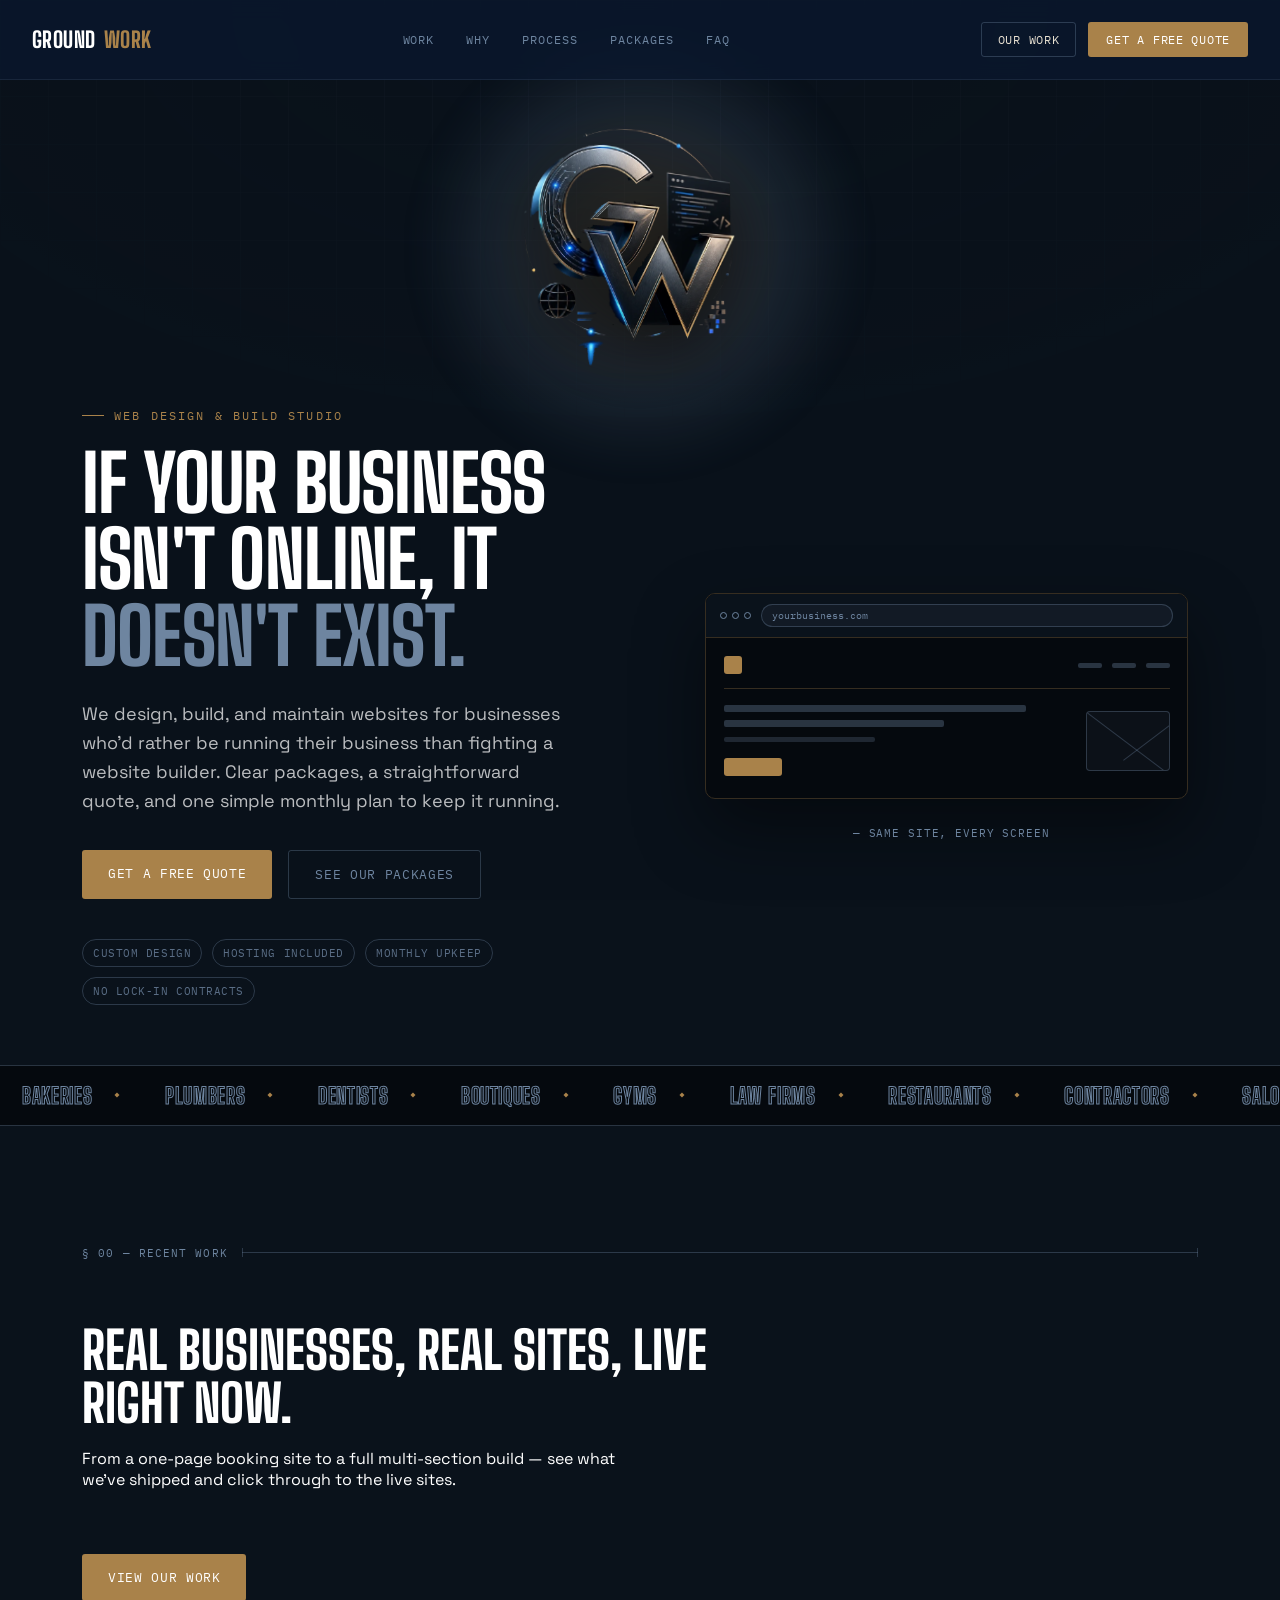
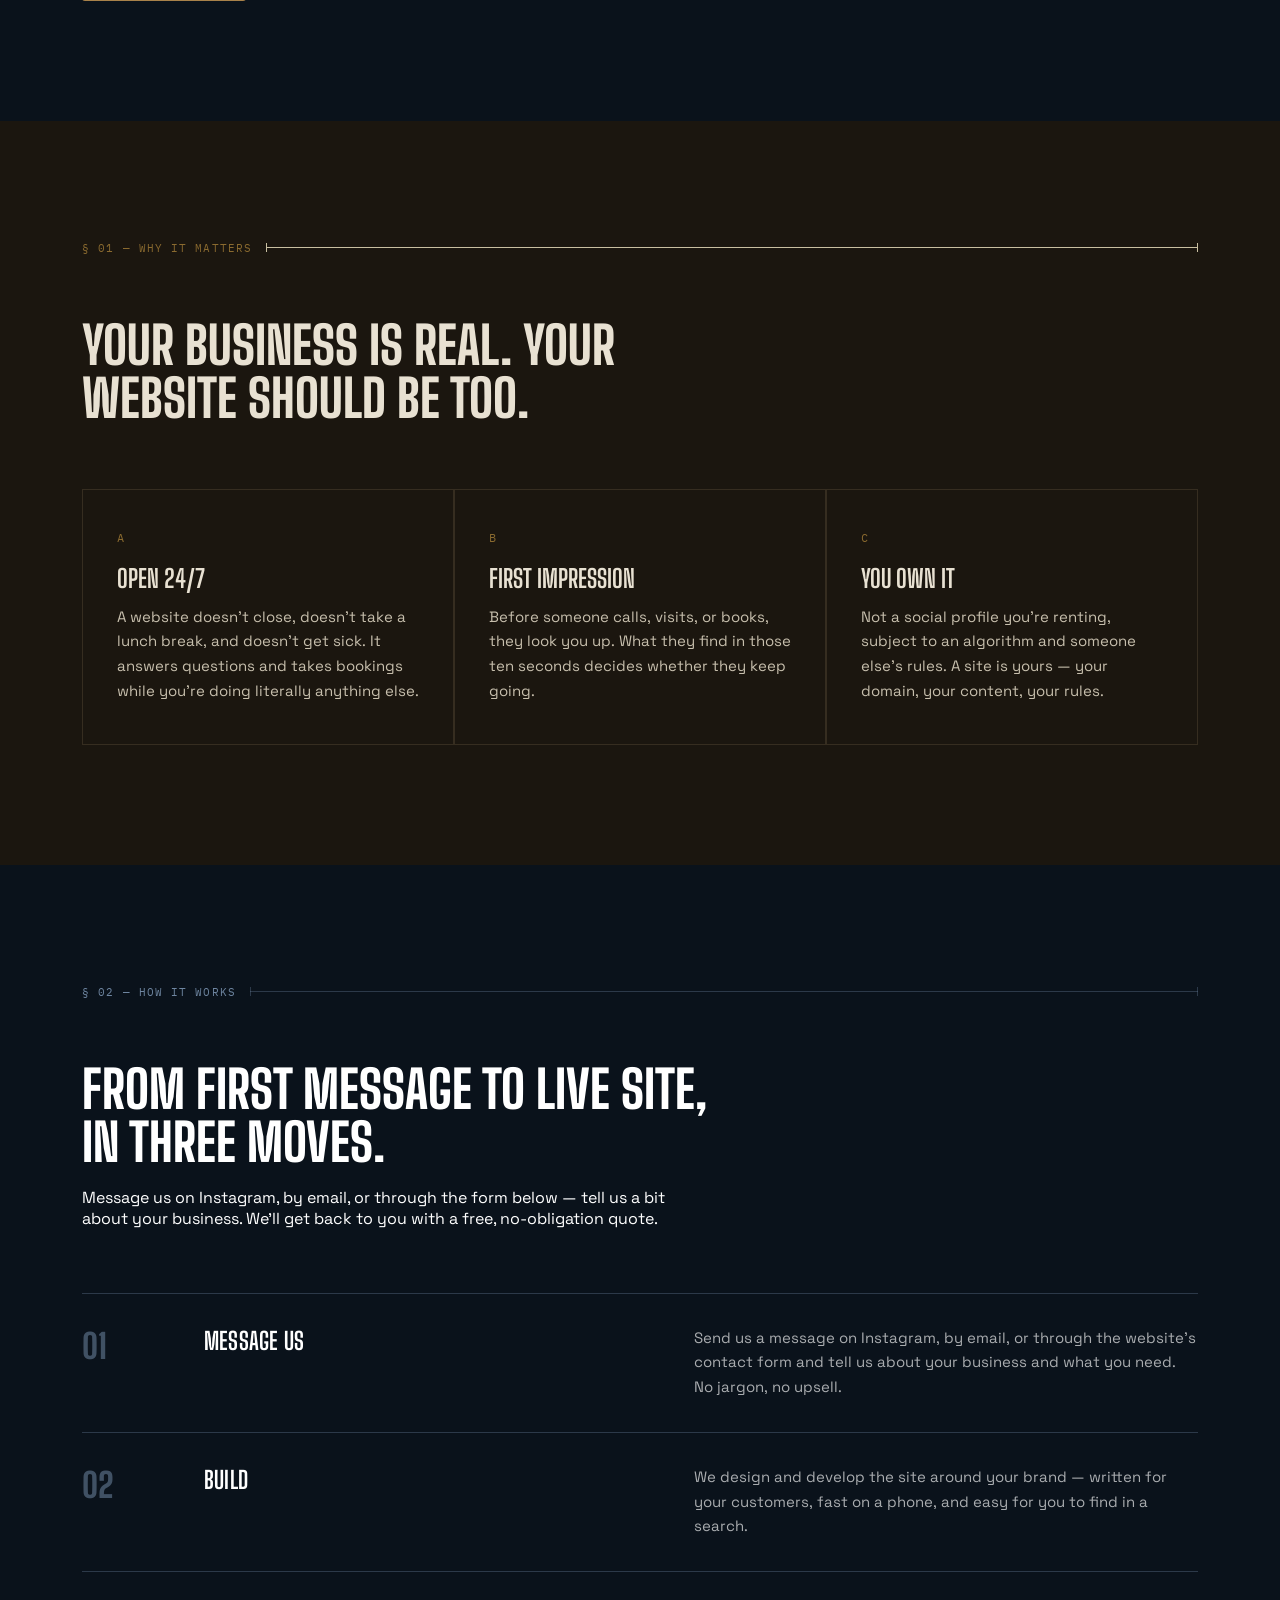
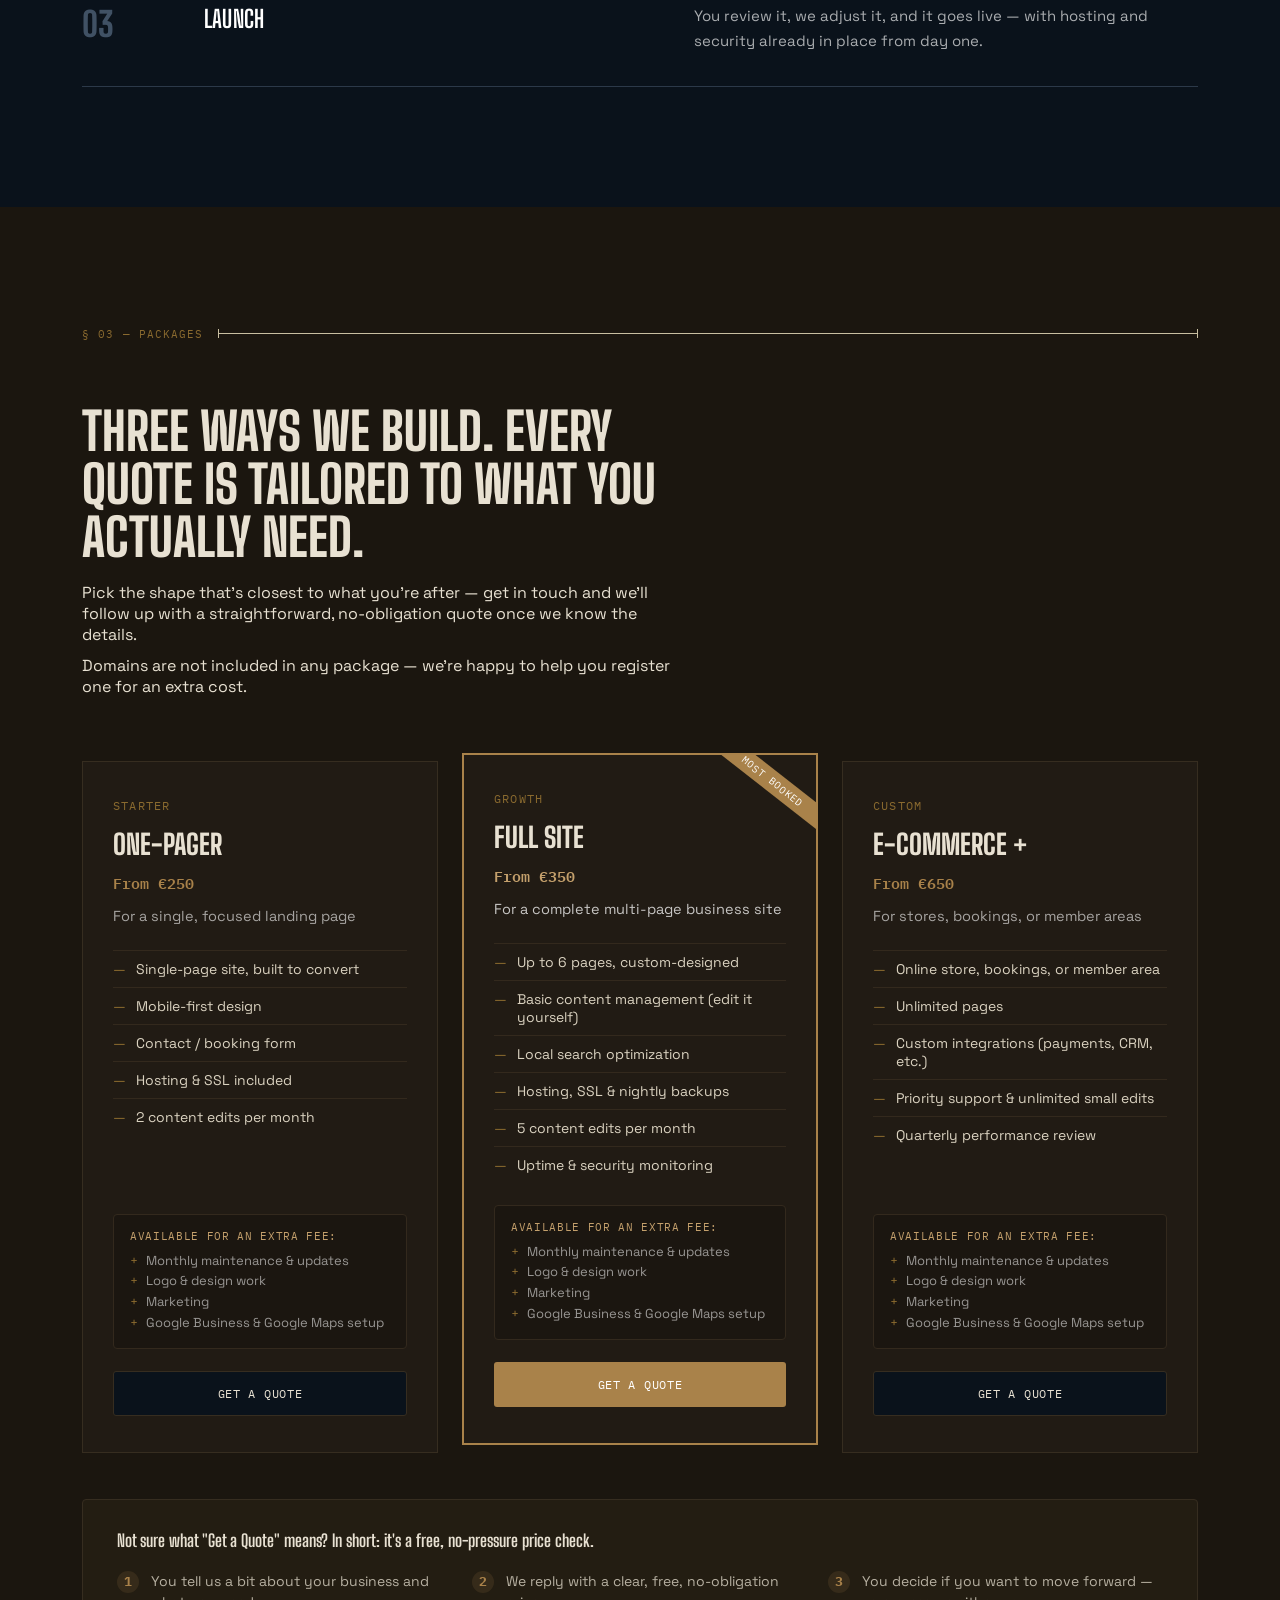
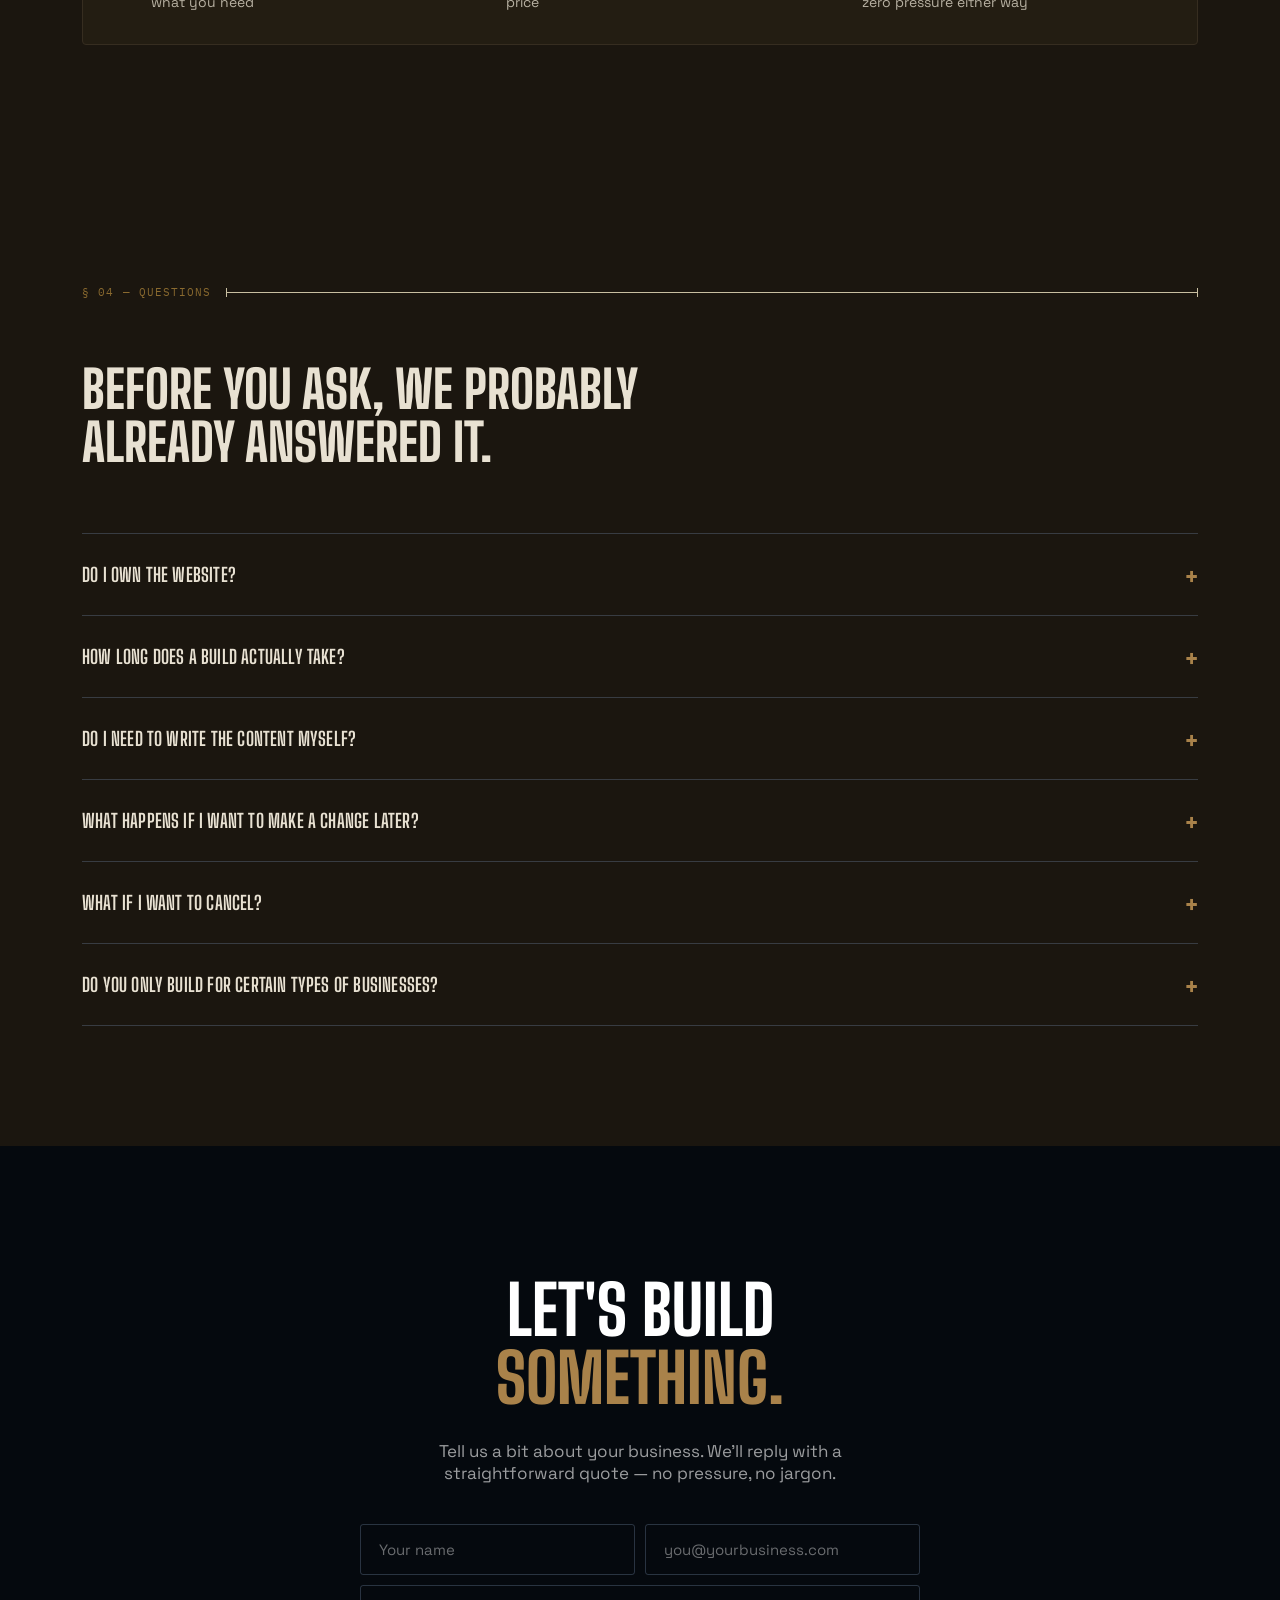
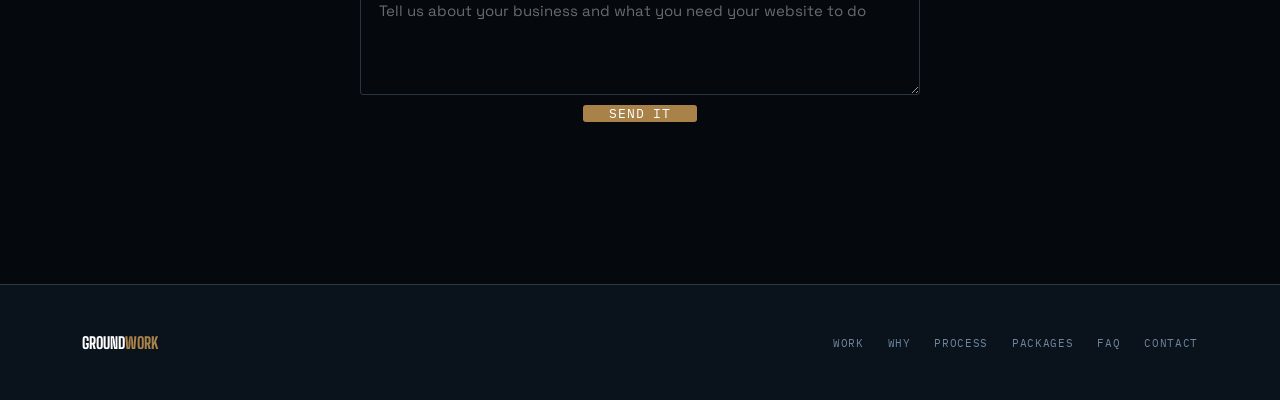
==== index.html @ 5d630af7 "Add files via upload" ====
<!DOCTYPE html>
<html lang="en">
<head>
<meta charset="UTF-8">
<meta name="viewport" content="width=device-width, initial-scale=1.0">
<title>Groundwork — Websites, Built Properly</title>
<meta name="description" content="Groundwork designs, builds, and maintains websites for small businesses — clear packages, a straightforward quote, hosting and upkeep included.">
<meta name="theme-color" content="#0A121B">
<meta property="og:type" content="website">
<meta property="og:title" content="Groundwork — Websites, Built Properly">
<meta property="og:description" content="We design, build, and maintain websites for businesses who'd rather be running their business than fighting a website builder.">
<meta name="twitter:card" content="summary">
<meta name="twitter:title" content="Groundwork — Websites, Built Properly">
<meta name="twitter:description" content="Custom-built, fully maintained websites for small businesses. Clear packages, simple monthly upkeep, a quote tailored to your project.">
<link rel="icon" href="data:image/svg+xml,%3Csvg xmlns='http://www.w3.org/2000/svg' viewBox='0 0 100 100'%3E%3Crect width='100' height='100' fill='%230A121B'/%3E%3Crect x='20' y='20' width='60' height='60' fill='none' stroke='%23A9824A' stroke-width='6'/%3E%3C/svg%3E">
<link rel="preconnect" href="https://fonts.googleapis.com">
<link rel="preconnect" href="https://fonts.gstatic.com" crossorigin>
<link href="https://fonts.googleapis.com/css2?family=Big+Shoulders+Display:wght@600;700;800;900&family=Space+Grotesk:wght@400;500;600;700&family=IBM+Plex+Mono:wght@400;500;600&display=swap" rel="stylesheet">
<style>
:root{
    --navy: #0A121B;
    --navy-deep: #05090E;
    --blue-line: #6E85A0;
    --blue-line-dim: rgba(110,133,160,0.35);
    --signal: #A9824A;
    --signal-bright: #C4A06C;
    --paper: #1B160F;
    --paper-line: #362D20;
    --ink: #E8E1D2;
    --white: #FFFFFF;
    --display: 'Big Shoulders Display', sans-serif;
    --body: 'Space Grotesk', sans-serif;
    --mono: 'IBM Plex Mono', monospace;
  }

  *{margin:0;padding:0;box-sizing:border-box;}

  html{scroll-behavior:smooth;}

  body{
    font-family: var(--body);
    background: var(--navy);
    color: var(--white);
    overflow-x:hidden;
  }

  ::selection{background:var(--signal); color:var(--white);}

  a{color:inherit; text-decoration:none;}

  .wrap{
    max-width: 1180px;
    margin: 0 auto;
    padding: 0 32px;
  }

  /* ---------- blueprint grid background ---------- */
  .blueprint-bg{
    position: fixed;
    inset: 0;
    z-index: 0;
    pointer-events:none;
    background-image:
      linear-gradient(var(--blue-line-dim) 1px, transparent 1px),
      linear-gradient(90deg, var(--blue-line-dim) 1px, transparent 1px);
    background-size: 48px 48px;
    opacity: 0.12;
  }
  .blueprint-bg::after{
    content:"";
    position:absolute; inset:0;
    background: radial-gradient(ellipse 80% 60% at 50% 0%, rgba(15,35,64,0), var(--navy) 85%);
  }

  section, header, footer{ position:relative; z-index:1; }

  /* ---------- nav ---------- */
  .nav{
    position: fixed;
    top:0; left:0; right:0;
    z-index: 50;
    display:flex;
    align-items:center;
    justify-content:space-between;
    padding: 22px 32px;
    background: rgba(10,24,48,0.72);
    backdrop-filter: blur(10px);
    border-bottom: 1px solid rgba(110,133,160,0.15);
  }
  .nav-logo{
    font-family: var(--display);
    font-weight: 800;
    font-size: 22px;
    letter-spacing: 0.02em;
    display:flex;
    align-items:center;
    gap:8px;
  }
  .nav-logo span{color:var(--signal);}
  .nav-links{
    display:flex;
    gap: 32px;
    font-family: var(--mono);
    font-size: 12px;
    letter-spacing: 0.08em;
    text-transform: uppercase;
    color: var(--blue-line);
  }
  .nav-links a{ transition: color .2s ease; }
  .nav-links a:hover{ color: var(--white); }
  .nav-cta{
    font-family: var(--mono);
    font-size: 12px;
    letter-spacing: 0.06em;
    text-transform: uppercase;
    background: var(--signal);
    color: var(--white);
    padding: 10px 18px;
    border-radius: 3px;
    transition: transform .2s ease, background .2s ease;
    white-space:nowrap;
  }
  .nav-cta:hover{ background: var(--signal-bright); transform: translateY(-1px); }
  .nav-ctas{
    display:flex;
    align-items:center;
    gap: 12px;
  }
  .nav-cta-ghost{
    font-family: var(--mono);
    font-size: 12px;
    letter-spacing: 0.06em;
    text-transform: uppercase;
    background: transparent;
    color: var(--ink);
    border: 1px solid var(--blue-line-dim);
    padding: 9px 16px;
    border-radius: 3px;
    transition: border-color .2s ease, color .2s ease;
    white-space:nowrap;
  }
  .nav-cta-ghost:hover{ border-color: var(--signal); color: var(--signal-bright); }
  @media (max-width: 860px){ .nav-links{display:none;} }

  /* ---------- interactive 3D logo mark ---------- */
  .logo3d-wrap{
    display:flex;
    justify-content:center;
    margin: 8px 0 30px;
  }
  .logo3d-stage{
    position:relative;
    width: 200px;
    height: 200px;
    perspective: 900px;
    touch-action: none;
    cursor: grab;
  }
  .logo3d-stage:active{ cursor: grabbing; }
  @media (min-width: 700px){
    .logo3d-stage{ width: 260px; height: 260px; }
  }
  .logo3d-glow{
    position:absolute;
    inset: -35%;
    background: radial-gradient(circle, rgba(169,130,74,0.30), rgba(110,133,160,0.16) 45%, transparent 72%);
    filter: blur(20px);
    pointer-events:none;
    z-index:0;
  }
  .logo3d-obj{
    position:relative;
    width:100%;
    height:100%;
    transform-style: preserve-3d;
    will-change: transform;
    z-index:1;
  }
  .logo3d-obj img,
  .logo3d-obj svg{
    width:100%;
    height:100%;
    object-fit: contain;
    filter: drop-shadow(0 20px 30px rgba(0,0,0,0.55));
    user-select:none;
    -webkit-user-drag:none;
    pointer-events:none;
    display:block;
  }

  /* ---------- hero ---------- */
  .hero{
    min-height: 100vh;
    display:flex;
    flex-direction:column;
    justify-content:center;
    padding-top: 110px;
    padding-bottom: 60px;
  }
  .hero-grid{
    display:grid;
    grid-template-columns: 1.05fr 0.95fr;
    gap: 56px;
    align-items:center;
  }
  @media (max-width: 940px){ .hero-grid{ grid-template-columns: 1fr; } }

  .eyebrow{
    font-family: var(--mono);
    font-size: 12px;
    letter-spacing: 0.18em;
    text-transform: uppercase;
    color: var(--signal);
    display:flex;
    align-items:center;
    gap: 10px;
    margin-bottom: 22px;
  }
  .eyebrow::before{
    content:"";
    width: 22px; height: 1px;
    background: var(--signal);
  }

  .hero h1{
    font-family: var(--display);
    font-weight: 800;
    font-size: clamp(42px, 6.2vw, 78px);
    line-height: 0.98;
    letter-spacing: -0.01em;
    text-transform: uppercase;
    margin-bottom: 26px;
  }
  .hero h1 em{
    font-style:normal;
    color: var(--blue-line);
  }

  .hero p.lede{
    font-size: 18px;
    line-height: 1.6;
    color: rgba(255,255,255,0.72);
    max-width: 480px;
    margin-bottom: 34px;
  }

  .hero-ctas{ display:flex; gap:16px; flex-wrap:wrap; margin-bottom: 40px;}
  .btn-primary{
    font-family: var(--mono);
    font-size: 13px;
    letter-spacing: 0.05em;
    text-transform: uppercase;
    background: var(--signal);
    color: var(--white);
    padding: 15px 26px;
    border-radius: 3px;
    transition: transform .2s ease, background .2s ease;
  }
  .btn-primary:hover{ background: var(--signal-bright); transform: translateY(-2px); }
  .btn-ghost{
    font-family: var(--mono);
    font-size: 13px;
    letter-spacing: 0.05em;
    text-transform: uppercase;
    border: 1px solid var(--blue-line-dim);
    color: var(--blue-line);
    padding: 15px 26px;
    border-radius: 3px;
    transition: border-color .2s ease, color .2s ease;
  }
  .btn-ghost:hover{ border-color: var(--blue-line); color:var(--white); }

  .hero-tags{
    display:flex; gap:10px; flex-wrap:wrap;
    font-family: var(--mono); font-size:11px; letter-spacing:.05em;
    color: rgba(110,133,160,0.8);
  }
  .hero-tags span{
    border:1px solid var(--blue-line-dim);
    padding:6px 10px;
    border-radius: 100px;
    text-transform:uppercase;
  }

  /* ---------- hero: live responsive-preview mockup ---------- */
  .rd-shell{
    display:flex;
    flex-direction:column;
    align-items:center;
    padding: 30px 10px 10px;
  }
  .rd-frame{
    width: 100%;
    max-width: 560px;
    margin: 0 auto;
    background: var(--navy-deep);
    border: 1px solid var(--paper-line);
    border-radius: 10px;
    overflow: hidden;
    box-shadow: 0 30px 70px rgba(0,0,0,0.45);
    animation: rd-resize 9s cubic-bezier(.65,0,.35,1) infinite;
  }
  @keyframes rd-resize{
    0%, 24%   { width: 100%; }
    36%, 58%  { width: 64%; }
    70%, 92%  { width: 34%; }
    100%      { width: 100%; }
  }
  .rd-chrome{
    display:flex;
    align-items:center;
    gap: 10px;
    padding: 10px 14px;
    background: var(--navy);
    border-bottom: 1px solid var(--paper-line);
  }
  .rd-dots{ display:flex; gap:5px; flex-shrink:0; }
  .rd-dots span{ width:7px; height:7px; border-radius:50%; border:1.2px solid var(--blue-line); }
  .rd-url{
    flex:1;
    font-family: var(--mono);
    font-size: 10px;
    color: var(--blue-line);
    background: rgba(110,133,160,0.08);
    border: 1px solid var(--blue-line-dim);
    border-radius: 100px;
    padding: 4px 10px;
    overflow:hidden;
    white-space:nowrap;
    text-overflow:ellipsis;
  }
  .rd-body{
    container-type: inline-size;
    container-name: rd;
    padding: 18px 18px 22px;
  }
  .rd-nav{
    display:flex;
    align-items:center;
    justify-content:space-between;
    padding-bottom: 14px;
    margin-bottom: 16px;
    border-bottom: 1px solid var(--paper-line);
  }
  .rd-logo{ width:18px; height:18px; border-radius:3px; background: var(--signal); flex-shrink:0; }
  .rd-links{ display:flex; gap:10px; }
  .rd-links span{ width:24px; height:5px; border-radius:2px; background: var(--blue-line-dim); }
  .rd-burger{ display:none; flex-direction:column; gap:3px; }
  .rd-burger span{ width:16px; height:2px; background: var(--blue-line); border-radius:1px; }
  .rd-hero-row{ display:flex; gap:18px; align-items:center; }
  .rd-hero-text{ flex:1; display:flex; flex-direction:column; gap:8px; }
  .rd-line{ height:7px; border-radius:2px; background: var(--blue-line-dim); }
  .rd-line.w1{ width:88%; }
  .rd-line.w2{ width:64%; }
  .rd-line.w3{ width:44%; height:5px; opacity:0.7; margin-top:2px; }
  .rd-btn{ width:58px; height:18px; border-radius:3px; background: var(--signal); margin-top:8px; }
  .rd-hero-img{
    width: 84px; height: 60px; flex-shrink:0;
    border-radius: 4px;
    background: rgba(110,133,160,0.07);
    border: 1px solid var(--blue-line-dim);
    position:relative;
    overflow:hidden;
  }
  .rd-hero-img::before, .rd-hero-img::after{
    content:""; position:absolute; top:0; left:0; width:100%; height:1px;
    background: var(--blue-line-dim); transform-origin: 0 0;
  }
  .rd-hero-img::before{ transform: rotate(37deg); width:130%; }
  .rd-hero-img::after{ transform: rotate(-37deg) translateY(60px); width:130%; }

  @container rd (max-width: 200px){
    .rd-links{ display:none; }
    .rd-burger{ display:flex; }
    .rd-hero-row{ flex-direction:column; align-items:stretch; }
    .rd-hero-img{ width:100%; height:46px; order:-1; margin-bottom:4px; }
  }

  .rd-caption{
    margin-top: 22px;
    display:flex;
    align-items:baseline;
    gap: 10px;
    font-family: var(--mono);
    text-transform: uppercase;
  }
  .rd-caption-label{ position:relative; font-size:12px; letter-spacing:0.1em; color: var(--white); height:16px; }
  .rd-caption-label span{ position:absolute; left:0; top:0; white-space:nowrap; opacity:0; }
  .rd-caption-label .lbl-desktop{ animation: rd-lbl-desktop 9s infinite; }
  .rd-caption-label .lbl-tablet{ animation: rd-lbl-tablet 9s infinite; }
  .rd-caption-label .lbl-mobile{ animation: rd-lbl-mobile 9s infinite; }
  @keyframes rd-lbl-desktop{ 0%,20% {opacity:1;} 26%,100% {opacity:0;} }
  @keyframes rd-lbl-tablet{ 0%,30% {opacity:0;} 38%,54% {opacity:1;} 62%,100% {opacity:0;} }
  @keyframes rd-lbl-mobile{ 0%,64% {opacity:0;} 72%,88% {opacity:1;} 96%,100% {opacity:0;} }
  .rd-caption-dim{ font-size:11px; letter-spacing:0.08em; color: var(--blue-line); }

  /* ---------- marquee ---------- */
  .marquee-strip{
    border-top: 1px solid var(--blue-line-dim);
    border-bottom: 1px solid var(--blue-line-dim);
    padding: 16px 0;
    background: var(--navy-deep);
    overflow:hidden;
    white-space:nowrap;
  }
  .marquee-track{
    display:inline-flex;
    animation: scrollleft 32s linear infinite;
  }
  .marquee-strip:hover .marquee-track{ animation-play-state: paused; }
  .marquee-track span{
    font-family: var(--display);
    font-weight: 700;
    font-size: 22px;
    text-transform: uppercase;
    letter-spacing: 0.03em;
    color: transparent;
    -webkit-text-stroke: 1px var(--blue-line);
    padding: 0 22px;
    display:inline-flex;
    align-items:center;
    gap: 22px;
  }
  .marquee-track span::after{
    content:"◆";
    font-size:10px;
    color: var(--signal);
    -webkit-text-stroke: 0;
  }
  @keyframes scrollleft{ from{ transform:translateX(0);} to{ transform:translateX(-50%);} }

  /* ---------- section basics ---------- */
  .section{ padding: 120px 0; }
  .section-paper{ background: var(--paper); color: var(--ink); }

  .section-head{ max-width: 640px; margin-bottom: 64px; }
  .section-head .eyebrow{ color: var(--signal); }
  .section-paper .eyebrow{ color:#8A6A2F; }
  .section-paper .eyebrow::before{ background:#8A6A2F; }
  .section-head h2{
    font-family: var(--display);
    font-weight: 800;
    font-size: clamp(32px, 4.4vw, 52px);
    text-transform: uppercase;
    line-height: 1.02;
  }

  /* dimension divider */
  .dim-divider{
    display:flex; align-items:center; gap:14px;
    margin: 0 0 64px 0;
    font-family: var(--mono);
    font-size: 11px;
    letter-spacing: 0.1em;
    text-transform:uppercase;
    color: var(--blue-line);
  }
  .section-paper .dim-divider{ color:#8A6A2F; }
  .dim-divider .dim-line{
    flex:1;
    height:1px;
    background: var(--blue-line-dim);
    position:relative;
    transform: scaleX(0);
    transform-origin: left;
    transition: transform 1s cubic-bezier(.4,0,.2,1);
  }
  .section-paper .dim-divider .dim-line{ background:#c9bfa1; }
  .dim-divider.in-view .dim-line{ transform: scaleX(1); }
  .dim-divider .dim-line::before, .dim-divider .dim-line::after{
    content:""; position:absolute; top:-4px; width:1px; height:9px; background:inherit;
  }
  .dim-divider .dim-line::before{ left:0; }
  .dim-divider .dim-line::after{ right:0; }

  /* reveal-on-scroll */
  .reveal{
    opacity:0;
    transform: translateY(28px);
    transition: opacity .7s cubic-bezier(.4,0,.2,1), transform .7s cubic-bezier(.4,0,.2,1);
  }
  .reveal.in-view{ opacity:1; transform:none; }
  .reveal-delay-1{ transition-delay: .08s; }
  .reveal-delay-2{ transition-delay: .16s; }
  .reveal-delay-3{ transition-delay: .24s; }
  .reveal-delay-4{ transition-delay: .32s; }

  /* ---------- work / live embed ---------- */
  .work-layout{
    display:grid;
    grid-template-columns: 1fr 1.3fr;
    gap: 56px;
    align-items:start;
  }
  @media (max-width: 900px){ .work-layout{ grid-template-columns: 1fr; } }

  .work-copy .client-tag{
    font-family: var(--mono);
    font-size: 12px;
    letter-spacing: 0.08em;
    text-transform: uppercase;
    color: var(--signal);
    margin-bottom: 14px;
  }
  .work-copy h3{
    font-family: var(--display);
    font-weight: 800;
    font-size: 34px;
    text-transform: uppercase;
    margin-bottom: 18px;
    line-height:1.02;
  }
  .work-copy p{
    color: rgba(255,255,255,0.65);
    font-size: 15.5px;
    line-height: 1.7;
    margin-bottom: 22px;
    max-width: 420px;
  }
  .work-stats{
    display:flex;
    gap: 28px;
    margin-bottom: 28px;
    flex-wrap:wrap;
  }
  .work-stats div{
    font-family: var(--mono);
    font-size: 11px;
    letter-spacing:0.06em;
    text-transform:uppercase;
    color: var(--blue-line);
  }
  .work-stats div b{
    display:block;
    font-family: var(--display);
    font-size: 22px;
    color: var(--white);
    text-transform:none;
    letter-spacing:0;
  }

  .browser-frame{
    background: var(--navy-deep);
    border: 1px solid var(--blue-line-dim);
    border-radius: 10px;
    overflow: hidden;
    box-shadow: 0 30px 70px rgba(0,0,0,0.45);
  }
  .browser-chrome{
    display:flex;
    align-items:center;
    gap: 14px;
    padding: 12px 16px;
    background: var(--navy);
    border-bottom: 1px solid var(--blue-line-dim);
  }
  .browser-dots{ display:flex; gap:7px; }
  .browser-dots span{
    width:10px; height:10px; border-radius:50%;
    border: 1.4px solid var(--blue-line);
  }
  .browser-url{
    flex:1;
    font-family: var(--mono);
    font-size: 11.5px;
    color: var(--blue-line);
    background: rgba(110,133,160,0.08);
    border: 1px solid var(--blue-line-dim);
    border-radius: 100px;
    padding: 6px 14px;
    overflow:hidden;
    text-overflow:ellipsis;
    white-space:nowrap;
  }
  .browser-open{
    font-family: var(--mono);
    font-size: 10.5px;
    letter-spacing:0.05em;
    text-transform:uppercase;
    color: var(--signal);
    white-space:nowrap;
  }
  .browser-open:hover{ color: var(--signal-bright); }
  .browser-body{
    position:relative;
    width:100%;
    aspect-ratio: 16 / 10;
    background: var(--navy-deep);
  }
  .browser-body iframe{
    position:absolute; inset:0;
    width:100%; height:100%;
    border:0;
  }
  .frame-fallback{
    display:none;
    position:absolute; inset:0;
    flex-direction:column;
    align-items:center;
    justify-content:center;
    gap: 18px;
    text-align:center;
    padding: 30px;
    background: var(--navy);
  }
  .frame-fallback.show{ display:flex; }
  .frame-fallback p{
    font-family: var(--mono);
    font-size: 13px;
    color: var(--blue-line);
    max-width: 260px;
    line-height:1.6;
  }

  /* ---------- why grid ---------- */
  .why-grid{
    display:grid;
    grid-template-columns: repeat(3, 1fr);
    gap: 2px;
    background: var(--paper-line);
    border: 1px solid var(--paper-line);
  }
  @media (max-width: 800px){ .why-grid{ grid-template-columns: 1fr; } }
  .why-card{
    background: var(--paper);
    padding: 40px 34px;
  }
  .why-card .num{
    font-family: var(--mono);
    font-size: 12px;
    color:#8A6A2F;
    margin-bottom: 18px;
    letter-spacing: 0.08em;
  }
  .why-card h3{
    font-family: var(--display);
    font-size: 25px;
    font-weight: 700;
    text-transform: uppercase;
    margin-bottom: 12px;
  }
  .why-card p{
    font-size: 15px;
    line-height: 1.65;
    color: #C7BFAD;
  }

  /* ---------- diy comparison ---------- */
  .diy-table{
    display:grid;
    grid-template-columns: 1fr 1fr;
    gap: 2px;
    background: var(--blue-line-dim);
    border: 1px solid var(--blue-line-dim);
  }
  @media (max-width: 760px){ .diy-table{ grid-template-columns: 1fr; } }
  .diy-col{
    background: var(--navy);
    padding: 34px 30px;
  }
  .diy-col.diy-them{ opacity:0.75; }
  .diy-col.diy-us{ background: rgba(169,130,74,0.06); }
  .diy-col h3{
    font-family: var(--display);
    font-weight: 800;
    font-size: 20px;
    text-transform: uppercase;
    margin-bottom: 20px;
    letter-spacing:0.02em;
  }
  .diy-col.diy-us h3{ color: var(--signal-bright); }
  .diy-col ul{ list-style:none; }
  .diy-col li{
    font-size: 14.5px;
    line-height:1.6;
    padding: 10px 0;
    border-top: 1px solid var(--blue-line-dim);
    color: rgba(255,255,255,0.7);
    display:flex; gap:10px;
  }
  .diy-col li:first-of-type{ border-top:none; }
  .diy-col.diy-them li::before{ content:"—"; color: var(--blue-line); }
  .diy-col.diy-us li::before{ content:"✓"; color: var(--signal); font-weight:700; }

  /* ---------- testimonials ---------- */
  .testi-grid{
    display:grid;
    grid-template-columns: repeat(2, 1fr);
    gap: 24px;
  }
  @media (max-width: 800px){ .testi-grid{ grid-template-columns: 1fr; } }
  .testi-card{
    background: #211B14;
    border: 1px solid var(--paper-line);
    padding: 34px 30px;
  }
  .testi-quote{
    font-family: var(--body);
    font-size: 16.5px;
    line-height: 1.65;
    color: var(--ink);
    margin-bottom: 22px;
  }
  .testi-quote::before{ content:"“"; color: var(--signal); }
  .testi-quote::after{ content:"”"; color: var(--signal); }
  .testi-who{
    font-family: var(--mono);
    font-size: 12px;
    letter-spacing: 0.06em;
    text-transform: uppercase;
    color: #8A6A2F;
  }
  .testi-who b{ display:block; color: var(--ink); font-family: var(--body); font-size:14px; text-transform:none; letter-spacing:0; margin-bottom:2px; }

  /* ---------- faq ---------- */
  .faq-list{ display:flex; flex-direction:column; }
  .faq-item{
    border-top: 1px solid var(--blue-line-dim);
    padding: 6px 0;
  }
  .faq-item:last-child{ border-bottom: 1px solid var(--blue-line-dim); }
  .faq-item summary{
    list-style:none;
    cursor:pointer;
    display:flex;
    align-items:center;
    justify-content:space-between;
    gap: 20px;
    padding: 20px 0;
    font-family: var(--display);
    font-weight: 700;
    font-size: 19px;
    text-transform: uppercase;
    letter-spacing:0.01em;
  }
  .faq-item summary::-webkit-details-marker{ display:none; }
  .faq-item summary::after{
    content:"+";
    font-family: var(--mono);
    font-size: 22px;
    color: var(--signal);
    flex-shrink:0;
    transition: transform .25s ease;
  }
  .faq-item[open] summary::after{ transform: rotate(45deg); }
  .faq-item .faq-a{
    font-size: 15px;
    line-height:1.7;
    color: rgba(255,255,255,0.65);
    max-width: 640px;
    padding-bottom: 26px;
  }

  /* ---------- process ---------- */
  .process-list{ display:flex; flex-direction:column; }
  .process-item{
    display:grid;
    grid-template-columns: 90px 1fr 1.1fr;
    gap: 32px;
    padding: 32px 0;
    border-top: 1px solid var(--blue-line-dim);
    align-items:start;
  }
  .process-item:last-child{ border-bottom: 1px solid var(--blue-line-dim); }
  @media (max-width: 760px){ .process-item{ grid-template-columns: 50px 1fr; } .process-item .process-note{ grid-column: 2 / 3; } }
  .process-item .step-num{
    font-family: var(--display);
    font-weight: 800;
    font-size: 34px;
    color: var(--blue-line);
    opacity:0.55;
  }
  .process-item h3{
    font-family: var(--display);
    font-weight: 700;
    font-size: 24px;
    text-transform: uppercase;
    letter-spacing:0.01em;
  }
  .process-item .process-note{
    font-size: 15px;
    line-height:1.65;
    color: rgba(255,255,255,0.65);
  }

  /* ---------- pricing ---------- */
  .pricing-grid{
    display:grid;
    grid-template-columns: repeat(3, 1fr);
    gap: 24px;
  }
  @media (max-width: 940px){ .pricing-grid{ grid-template-columns: 1fr; } }
  .price-card{
    background: #211B14;
    border: 1px solid var(--paper-line);
    padding: 36px 30px;
    display:flex;
    flex-direction:column;
    position:relative;
    overflow:hidden;
  }
  .price-card.featured{
    border: 2px solid var(--signal);
    transform: translateY(-8px);
  }
  .price-card.featured::before{
    content:"MOST BOOKED";
    position:absolute; top:16px; right:-34px;
    background: var(--signal);
    color:var(--white);
    font-family: var(--mono);
    font-size: 10px;
    letter-spacing:0.08em;
    padding: 4px 40px;
    transform: rotate(38deg);
  }
  .price-plan{
    font-family: var(--mono);
    font-size: 12px;
    letter-spacing: 0.1em;
    text-transform: uppercase;
    color: #8A6A2F;
    margin-bottom: 14px;
  }
  .price-name{
    font-family: var(--display);
    font-weight: 800;
    font-size: 28px;
    text-transform: uppercase;
    margin-bottom: 10px;
  }
  .price-start{
    font-family: var(--mono);
    font-size: 15px;
    font-weight: 600;
    color: var(--signal);
    margin-bottom: 10px;
  }
  .price-card.featured .price-start{ color: var(--signal-bright); }
  .price-sub{
    font-size: 14.5px;
    color: rgba(255,255,255,0.6);
    margin-bottom: 22px;
    line-height: 1.5;
  }
  .price-card.featured .price-sub{ color: rgba(255,255,255,0.75); }
  .price-features{
    list-style:none;
    margin-bottom: 30px;
    flex:1;
  }
  .price-features li{
    font-size: 14px;
    padding: 9px 0;
    border-top: 1px solid #33291D;
    display:flex; gap:10px;
    color:#DAD2C0;
  }
  .price-features li::before{ content:"—"; color:#8A6A2F; }
  .price-extras{
    margin: -8px 0 22px;
    padding: 14px 16px;
    background: rgba(0,0,0,0.18);
    border: 1px solid #33291D;
    border-radius: 4px;
  }
  .price-extras span{
    display:block;
    font-family: var(--mono);
    font-size: 11px;
    letter-spacing: 0.06em;
    text-transform: uppercase;
    color: var(--signal-bright);
    margin-bottom: 8px;
  }
  .price-extras ul{
    list-style:none;
  }
  .price-extras li{
    font-size: 13px;
    line-height: 1.6;
    color: rgba(255,255,255,0.55);
    display:flex; gap:8px;
  }
  .price-extras li::before{ content:"+"; color:#8A6A2F; }
  .price-cta{
    font-family: var(--mono);
    font-size: 12px;
    letter-spacing: 0.06em;
    text-transform: uppercase;
    text-align:center;
    padding: 14px;
    border-radius: 3px;
    background: var(--navy);
    color: var(--ink);
    border: 1px solid var(--paper-line);
    transition: background .2s ease, border-color .2s ease;
  }
  .price-card.featured .price-cta{ background: var(--signal); color: var(--white); border-color: transparent; }
  .price-cta:hover{ background: var(--navy-deep); border-color: var(--signal); }
  .price-card.featured .price-cta:hover{ background: var(--signal-bright); }

  .maint-note{
    margin-top: 56px;
    display:grid;
    grid-template-columns: 1fr 1fr 1fr 1fr;
    gap: 24px;
    font-family: var(--mono);
    font-size: 12.5px;
    color: #C7BFAD;
    padding-top: 32px;
    border-top: 1px solid var(--paper-line);
  }
  @media (max-width: 760px){ .maint-note{ grid-template-columns: 1fr 1fr; } }
  .maint-note div span{ display:block; color:#8A6A2F; margin-bottom:6px; text-transform:uppercase; letter-spacing:.05em;}

  .quote-explainer{
    margin-top: 46px;
    padding: 30px 34px;
    background: rgba(169,130,74,0.06);
    border: 1px solid var(--paper-line);
    border-radius: 4px;
  }
  .qe-head{
    font-family: var(--display);
    font-weight: 700;
    font-size: 17px;
    color: var(--ink);
    margin-bottom: 20px;
  }
  .qe-steps{
    display: grid;
    grid-template-columns: repeat(3, 1fr);
    gap: 20px;
  }
  @media (max-width: 760px){ .qe-steps{ grid-template-columns: 1fr; } }
  .qe-step{
    font-size: 14px;
    line-height: 1.55;
    color: rgba(232,225,210,0.75);
    display: flex;
    gap: 12px;
  }
  .qe-num{
    font-family: var(--mono);
    font-size: 13px;
    font-weight: 700;
    color: var(--signal);
    background: rgba(169,130,74,0.15);
    width: 22px; height: 22px;
    border-radius: 50%;
    display: flex; align-items: center; justify-content: center;
    flex-shrink: 0;
  }

  /* ---------- cta band ---------- */
  .cta-band{
    background: var(--navy-deep);
    text-align:center;
    padding: 130px 0;
  }
  .cta-band h2{
    font-family: var(--display);
    font-weight: 800;
    font-size: clamp(36px, 6vw, 68px);
    text-transform: uppercase;
    line-height: 1;
    margin-bottom: 28px;
  }
  .cta-band h2 span{ color: var(--signal); }
  .cta-band p{
    color: rgba(255,255,255,0.6);
    font-size: 17px;
    max-width: 460px;
    margin: 0 auto 40px;
  }
  .cta-form{
    max-width: 560px;
    margin: 0 auto;
    display:flex;
    gap: 10px;
    flex-wrap:wrap;
    justify-content:center;
  }
  .cta-form input{
    flex:1;
    min-width: 160px;
    background: transparent;
    border: 1px solid var(--blue-line-dim);
    color: var(--white);
    padding: 15px 18px;
    font-family: var(--body);
    font-size: 15px;
    border-radius: 3px;
  }
  .cta-form input::placeholder{ color: rgba(255,255,255,0.4); }
  .cta-form input:focus{ outline: 2px solid var(--signal); outline-offset:2px; }
  .cta-form textarea{
    flex: 1 1 100%;
    min-width: 160px;
    min-height: 110px;
    resize: vertical;
    background: transparent;
    border: 1px solid var(--blue-line-dim);
    color: var(--white);
    padding: 15px 18px;
    font-family: var(--body);
    font-size: 15px;
    border-radius: 3px;
  }
  .cta-form textarea::placeholder{ color: rgba(255,255,255,0.4); }
  .cta-form textarea:focus{ outline: 2px solid var(--signal); outline-offset:2px; }
  .cta-form button{
    font-family: var(--mono);
    font-size: 13px;
    letter-spacing: 0.06em;
    text-transform: uppercase;
    background: var(--signal);
    color: var(--white);
    border:none;
    padding: 0 26px;
    border-radius: 3px;
    cursor:pointer;
    transition: background .2s ease;
  }
  .cta-form button:hover{ background: var(--signal-bright); }
  .cta-msg{
    font-family: var(--mono);
    font-size: 12px;
    color: var(--blue-line);
    margin-top: 16px;
    min-height: 16px;
  }

  /* ---------- footer ---------- */
  footer{
    padding: 48px 0;
    border-top: 1px solid var(--blue-line-dim);
    display:flex;
    justify-content:space-between;
    align-items:center;
    flex-wrap:wrap;
    gap: 16px;
  }
  footer .foot-logo{
    font-family: var(--display);
    font-weight:800;
    font-size:16px;
  }
  footer .foot-logo span{ color:var(--signal); }
  footer .foot-links{
    display:flex; gap:24px;
    font-family: var(--mono);
    font-size: 11px;
    letter-spacing:0.06em;
    text-transform:uppercase;
    color: var(--blue-line);
  }

  @media (prefers-reduced-motion: reduce){
    *{ animation-duration: 0.01ms !important; animation-iteration-count: 1 !important; transition-duration: 0.01ms !important; scroll-behavior:auto !important; }
    .marquee-track{ animation: none; }
  }

/* ---------- sub-page hero (work.html, and future inner pages) ---------- */
.page-hero{
  padding-top: 150px;
  padding-bottom: 70px;
}
.page-hero h1{
  font-family: var(--display);
  font-weight: 800;
  font-size: clamp(38px, 5.5vw, 64px);
  line-height: 1;
  text-transform: uppercase;
  margin-bottom: 22px;
}
.page-hero p.lede{
  font-size: 17px;
  line-height: 1.6;
  color: rgba(255,255,255,0.7);
  max-width: 560px;
}

/* ---------- work index (multiple case studies stacked) ---------- */
.work-entry{
  padding: 70px 0;
  border-top: 1px solid var(--blue-line-dim);
}
.work-entry:first-child{ border-top: none; padding-top: 0; }
.work-entry:last-child{ padding-bottom: 0; }

/* ---------- teaser CTA button row (used on homepage work teaser) ---------- */
.teaser-actions{ display:flex; gap:16px; flex-wrap:wrap; margin-top: 8px; }

</style>
</head>
<body>

<div class="blueprint-bg"></div>

<header class="nav">
  <a href="index.html" class="nav-logo">GROUND<span>WORK</span></a>
  <nav class="nav-links">
    <a href="work.html">Work</a>
    <a href="#why">Why</a>
    <a href="#process">Process</a>
    <a href="#pricing">Packages</a>
    <a href="#faq">FAQ</a>
  </nav>
  <div class="nav-ctas">
    <a href="work.html" class="nav-cta-ghost">Our Work</a>
    <a href="#contact" class="nav-cta">Get a Free Quote</a>
  </div>
</header>

<!-- ================= HERO ================= -->
<section class="hero">
  <div class="wrap">
    <div class="logo3d-wrap reveal">
      <div class="logo3d-stage" id="logo3dStage">
        <div class="logo3d-glow"></div>
        <div class="logo3d-obj" id="logo3dObj">
          <img src="[data-uri]" alt="Groundwork logo mark" draggable="false">
        </div>
      </div>
    </div>
  </div>
  <div class="wrap hero-grid">
    <div>
      <div class="eyebrow">Web design & build studio</div>
      <h1>If your business isn't online, it <em>doesn't exist.</em></h1>
      <p class="lede">We design, build, and maintain websites for businesses who'd rather be running their business than fighting a website builder. Clear packages, a straightforward quote, and one simple monthly plan to keep it running.</p>
      <div class="hero-ctas">
        <a href="#contact" class="btn-primary">Get a free quote</a>
        <a href="#pricing" class="btn-ghost">See our packages</a>
      </div>
      <div class="hero-tags">
        <span>Custom design</span>
        <span>Hosting included</span>
        <span>Monthly upkeep</span>
        <span>No lock-in contracts</span>
      </div>
    </div>

    <div>
      <div class="rd-shell">
        <div class="rd-frame">
          <div class="rd-chrome">
            <div class="rd-dots"><span></span><span></span><span></span></div>
            <div class="rd-url">yourbusiness.com</div>
          </div>
          <div class="rd-body">
            <div class="rd-nav">
              <div class="rd-logo"></div>
              <div class="rd-links"><span></span><span></span><span></span></div>
              <div class="rd-burger"><span></span><span></span><span></span></div>
            </div>
            <div class="rd-hero-row">
              <div class="rd-hero-text">
                <div class="rd-line w1"></div>
                <div class="rd-line w2"></div>
                <div class="rd-line w3"></div>
                <div class="rd-btn"></div>
              </div>
              <div class="rd-hero-img"></div>
            </div>
          </div>
        </div>
        <div class="rd-caption">
          <div class="rd-caption-label">
            <span class="lbl-desktop">Desktop</span>
            <span class="lbl-tablet">Tablet</span>
            <span class="lbl-mobile">Mobile</span>
          </div>
          <span class="rd-caption-dim">— same site, every screen</span>
        </div>
      </div>
    </div>
  </div>
</section>

<!-- ================= MARQUEE ================= -->
<div class="marquee-strip">
  <div class="marquee-track">
    <span>Bakeries</span><span>Plumbers</span><span>Dentists</span><span>Boutiques</span><span>Gyms</span><span>Law Firms</span><span>Restaurants</span><span>Contractors</span><span>Salons</span><span>Real Estate</span><span>Auto Shops</span><span>Photographers</span>
    <span>Bakeries</span><span>Plumbers</span><span>Dentists</span><span>Boutiques</span><span>Gyms</span><span>Law Firms</span><span>Restaurants</span><span>Contractors</span><span>Salons</span><span>Real Estate</span><span>Auto Shops</span><span>Photographers</span>
  </div>
</div>

<!-- ================= WORK TEASER ================= -->
<section class="section" id="work">
  <div class="wrap">
    <div class="dim-divider"><span>§ 00 — Recent work</span><div class="dim-line"></div></div>
    <div class="section-head reveal">
      <h2>Real businesses, real sites, live right now.</h2>
      <p class="lede" style="margin-top:18px; max-width:560px;">From a one-page booking site to a full multi-section build — see what we've shipped and click through to the live sites.</p>
    </div>
    <div class="teaser-actions reveal reveal-delay-1">
      <a href="work.html" class="btn-primary">View our work</a>
    </div>
  </div>
</section>

<!-- ================= WHY ================= -->
<section class="section section-paper" id="why">
  <div class="wrap">
    <div class="dim-divider"><span>§ 01 — Why it matters</span><div class="dim-line"></div></div>
    <div class="section-head reveal">
      <h2>Your business is real. Your website should be too.</h2>
    </div>
    <div class="why-grid">
      <div class="why-card reveal reveal-delay-1">
        <div class="num">A</div>
        <h3>Open 24/7</h3>
        <p>A website doesn't close, doesn't take a lunch break, and doesn't get sick. It answers questions and takes bookings while you're doing literally anything else.</p>
      </div>
      <div class="why-card reveal reveal-delay-2">
        <div class="num">B</div>
        <h3>First impression</h3>
        <p>Before someone calls, visits, or books, they look you up. What they find in those ten seconds decides whether they keep going.</p>
      </div>
      <div class="why-card reveal reveal-delay-3">
        <div class="num">C</div>
        <h3>You own it</h3>
        <p>Not a social profile you're renting, subject to an algorithm and someone else's rules. A site is yours — your domain, your content, your rules.</p>
      </div>
    </div>
  </div>
</section>

<!-- ================= PROCESS ================= -->
<section class="section" id="process">
  <div class="wrap">
    <div class="dim-divider"><span>§ 02 — How it works</span><div class="dim-line"></div></div>
    <div class="section-head reveal">
      <h2>From first message to live site, in three moves.</h2>
      <p class="lede" style="margin-top:18px; max-width:600px;">Message us on Instagram, by email, or through the form below — tell us a bit about your business. We'll get back to you with a free, no-obligation quote.</p>
    </div>
    <div class="process-list">
      <div class="process-item reveal reveal-delay-1">
        <div class="step-num">01</div>
        <h3>Message us</h3>
        <p class="process-note">Send us a message on Instagram, by email, or through the website's contact form and tell us about your business and what you need. No jargon, no upsell.</p>
      </div>
      <div class="process-item reveal reveal-delay-2">
        <div class="step-num">02</div>
        <h3>Build</h3>
        <p class="process-note">We design and develop the site around your brand — written for your customers, fast on a phone, and easy for you to find in a search.</p>
      </div>
      <div class="process-item reveal reveal-delay-3">
        <div class="step-num">03</div>
        <h3>Launch</h3>
        <p class="process-note">You review it, we adjust it, and it goes live — with hosting and security already in place from day one.</p>
      </div>
    </div>
  </div>
</section>

<!-- ================= PRICING ================= -->
<section class="section section-paper" id="pricing">
  <div class="wrap">
    <div class="dim-divider"><span>§ 03 — Packages</span><div class="dim-line"></div></div>
    <div class="section-head reveal">
      <h2>Three ways we build. Every quote is tailored to what you actually need.</h2>
      <p class="lede" style="margin-top:18px; max-width:600px;">Pick the shape that's closest to what you're after — get in touch and we'll follow up with a straightforward, no-obligation quote once we know the details.</p>
      <p class="lede" style="margin-top:10px; max-width:600px;">Domains are not included in any package — we're happy to help you register one for an extra cost.</p>
    </div>

    <div class="pricing-grid">
      <div class="price-card reveal reveal-delay-1">
        <div class="price-plan">Starter</div>
        <div class="price-name">One-Pager</div>
        <div class="price-start">From €250</div>
        <div class="price-sub">For a single, focused landing page</div>
        <ul class="price-features">
          <li>Single-page site, built to convert</li>
          <li>Mobile-first design</li>
          <li>Contact / booking form</li>
          <li>Hosting & SSL included</li>
          <li>2 content edits per month</li>
        </ul>
        <div class="price-extras">
          <span>Available for an extra fee:</span>
          <ul>
            <li>Monthly maintenance & updates</li>
            <li>Logo & design work</li>
            <li>Marketing</li>
            <li>Google Business & Google Maps setup</li>
          </ul>
        </div>
        <a href="#contact" class="price-cta">Get a Quote</a>
      </div>

      <div class="price-card featured reveal reveal-delay-2">
        <div class="price-plan">Growth</div>
        <div class="price-name">Full Site</div>
        <div class="price-start">From €350</div>
        <div class="price-sub">For a complete multi-page business site</div>
        <ul class="price-features">
          <li>Up to 6 pages, custom-designed</li>
          <li>Basic content management (edit it yourself)</li>
          <li>Local search optimization</li>
          <li>Hosting, SSL & nightly backups</li>
          <li>5 content edits per month</li>
          <li>Uptime & security monitoring</li>
        </ul>
        <div class="price-extras">
          <span>Available for an extra fee:</span>
          <ul>
            <li>Monthly maintenance & updates</li>
            <li>Logo & design work</li>
            <li>Marketing</li>
            <li>Google Business & Google Maps setup</li>
          </ul>
        </div>
        <a href="#contact" class="price-cta">Get a Quote</a>
      </div>

      <div class="price-card reveal reveal-delay-3">
        <div class="price-plan">Custom</div>
        <div class="price-name">E-Commerce +</div>
        <div class="price-start">From €650</div>
        <div class="price-sub">For stores, bookings, or member areas</div>
        <ul class="price-features">
          <li>Online store, bookings, or member area</li>
          <li>Unlimited pages</li>
          <li>Custom integrations (payments, CRM, etc.)</li>
          <li>Priority support & unlimited small edits</li>
          <li>Quarterly performance review</li>
        </ul>
        <div class="price-extras">
          <span>Available for an extra fee:</span>
          <ul>
            <li>Monthly maintenance & updates</li>
            <li>Logo & design work</li>
            <li>Marketing</li>
            <li>Google Business & Google Maps setup</li>
          </ul>
        </div>
        <a href="#contact" class="price-cta">Get a Quote</a>
      </div>
    </div>

    <div class="quote-explainer reveal">
      <div class="qe-head">Not sure what "Get a Quote" means? In short: it's a free, no-pressure price check.</div>
      <div class="qe-steps">
        <div class="qe-step"><span class="qe-num">1</span>You tell us a bit about your business and what you need</div>
        <div class="qe-step"><span class="qe-num">2</span>We reply with a clear, free, no-obligation price</div>
        <div class="qe-step"><span class="qe-num">3</span>You decide if you want to move forward — zero pressure either way</div>
      </div>
    </div>
  </div>
</section>

<!-- ================= FAQ ================= -->
<section class="section section-paper" id="faq">
  <div class="wrap">
    <div class="dim-divider"><span>§ 04 — Questions</span><div class="dim-line"></div></div>
    <div class="section-head reveal">
      <h2>Before you ask, we probably already answered it.</h2>
    </div>
    <div class="faq-list reveal">
      <details class="faq-item">
        <summary>Do I own the website?</summary>
        <div class="faq-a">Yes. The domain, content, and design are yours. If you ever leave, we hand everything over — no lock-in, no holding your site hostage.</div>
      </details>
      <details class="faq-item">
        <summary>How long does a build actually take?</summary>
        <div class="faq-a">A one-page site can go from blueprint call to live in under 24 hours. A full multi-page site is usually 1–2 weeks depending on how much content and back-and-forth is needed.</div>
      </details>
      <details class="faq-item">
        <summary>Do I need to write the content myself?</summary>
        <div class="faq-a">No — we write copy that's written for your customers, based on what you tell us on the blueprint call. You review and edit anything before it goes live.</div>
      </details>
      <details class="faq-item">
        <summary>What happens if I want to make a change later?</summary>
        <div class="faq-a">Send us the change and we make it — usually the same week. Your plan includes a set number of edits per month; the Growth and E-Commerce+ plans also give you basic self-editing access.</div>
      </details>
      <details class="faq-item">
        <summary>What if I want to cancel?</summary>
        <div class="faq-a">There's no contract — cancel the monthly plan any time. If you cancel, hosting stops, so most clients move the site to their own hosting first; we'll help with that handoff.</div>
      </details>
      <details class="faq-item">
        <summary>Do you only build for certain types of businesses?</summary>
        <div class="faq-a">Mostly local service businesses and small shops — plumbers, dentists, contractors, boutiques, and similar. If you need a large marketplace, a complex web app, or something with heavy custom software behind it, we're probably not the right fit — happy to point you in a better direction.</div>
      </details>
    </div>
  </div>
</section>

<!-- ================= CTA ================= -->
<section class="cta-band" id="contact">
  <div class="wrap">
    <h2 class="reveal">Let's build<br><span>something.</span></h2>
    <p class="reveal reveal-delay-1">Tell us a bit about your business. We'll reply with a straightforward quote — no pressure, no jargon.</p>
    <form class="cta-form reveal reveal-delay-2" id="quoteForm">
      <input type="text" name="name" placeholder="Your name" required>
      <input type="email" name="email" placeholder="you@yourbusiness.com" required>
      <textarea name="message" placeholder="Tell us about your business and what you need your website to do" required></textarea>
      <input type="text" name="_gotcha" tabindex="-1" autocomplete="off" style="position:absolute; left:-9999px; width:1px; height:1px; opacity:0;" aria-hidden="true">
      <button type="submit" id="ctaSubmit">Send it</button>
    </form>
    <div class="cta-msg" id="ctaMsg"></div>
  </div>
</section>

<footer>
  <div class="wrap" style="display:flex; justify-content:space-between; align-items:center; flex-wrap:wrap; gap:16px; width:100%;">
    <a href="index.html" class="foot-logo">GROUND<span>WORK</span></a>
    <div class="foot-links">
      <a href="work.html">Work</a>
      <a href="#why">Why</a>
      <a href="#process">Process</a>
      <a href="#pricing">Packages</a>
      <a href="#faq">FAQ</a>
      <a href="#contact">Contact</a>
    </div>
  </div>
</footer>

<script>
// interactive 3D logo mark — pointer tilt + slow idle drift
// (only runs if a #logo3dStage / #logo3dObj exist on the page)
(function(){
  const stage = document.getElementById('logo3dStage');
  const obj = document.getElementById('logo3dObj');
  const glow = stage ? stage.querySelector('.logo3d-glow') : null;
  if(!stage || !obj) return;

  const reduceMotion = window.matchMedia('(prefers-reduced-motion: reduce)').matches;
  if(reduceMotion){ return; }

  const maxTilt = 16;
  let targetX = 0, targetY = 0;
  let curX = 0, curY = 0;
  let hovering = false;
  let t = 0;

  function setTargetFromPoint(clientX, clientY){
    const rect = stage.getBoundingClientRect();
    const relX = (clientX - rect.left) / rect.width;
    const relY = (clientY - rect.top) / rect.height;
    targetY = (relX - 0.5) * 2 * maxTilt;
    targetX = -(relY - 0.5) * 2 * maxTilt;
  }

  stage.addEventListener('pointermove', (e) => {
    hovering = true;
    setTargetFromPoint(e.clientX, e.clientY);
  });
  stage.addEventListener('pointerdown', (e) => {
    hovering = true;
    setTargetFromPoint(e.clientX, e.clientY);
  });
  stage.addEventListener('pointerleave', () => { hovering = false; });
  stage.addEventListener('pointerup', () => { hovering = false; });
  stage.addEventListener('pointercancel', () => { hovering = false; });

  function frame(){
    t += 0.008;
    const idleY = Math.sin(t) * 12 + Math.sin(t * 0.35) * 10;
    const idleX = Math.cos(t * 0.8) * 6;
    const idleLift = Math.sin(t * 0.9) * 10;

    const wantX = hovering ? targetX : idleX;
    const wantY = hovering ? targetY : idleY;

    curX += (wantX - curX) * 0.07;
    curY += (wantY - curY) * 0.07;

    const lift = hovering ? 0 : idleLift;
    const idleScale = hovering ? 1 : 1 + Math.sin(t * 0.9) * 0.02;

    obj.style.transform = `translateY(${lift}px) scale(${idleScale}) rotateX(${curX}deg) rotateY(${curY}deg)`;

    if (glow) {
      const glowPulse = hovering ? 1 : 0.85 + Math.sin(t * 1.1) * 0.15;
      glow.style.opacity = glowPulse;
    }

    requestAnimationFrame(frame);
  }
  requestAnimationFrame(frame);
})();

// scroll reveal — applies to every .reveal / .dim-divider on any page
const revealEls = document.querySelectorAll('.reveal, .dim-divider');
const io = new IntersectionObserver((entries) => {
  entries.forEach(entry => {
    if (entry.isIntersecting) {
      entry.target.classList.add('in-view');
      io.unobserve(entry.target);
    }
  });
}, { threshold: 0.15 });
revealEls.forEach(el => io.observe(el));

// live site preview embeds: works for any number of .browser-body blocks on
// a page (homepage teaser, work page, future case-study pages, etc). If an
// iframe hasn't loaded shortly, assume the host blocks framing and fall
// back to the "open it directly" card instead of showing a blank box.
document.querySelectorAll('.browser-body').forEach((body) => {
  const frame = body.querySelector('iframe');
  const fallback = body.querySelector('.frame-fallback');
  if (!frame || !fallback) return;

  let frameLoaded = false;
  frame.addEventListener('load', () => { frameLoaded = true; });
  setTimeout(() => {
    if (!frameLoaded) {
      frame.style.display = 'none';
      fallback.classList.add('show');
    }
  }, 3500);
});

// quote form submission — only runs on pages that have #quoteForm
// This posts to Formspree (https://formspree.io) — a free service that emails
// form submissions straight to your inbox with no backend of your own required.
// TO ACTIVATE: create a free Formspree form, then replace YOUR_FORM_ID below
// with the ID from your Formspree dashboard URL (e.g. https://formspree.io/f/xxxxabcd).
const FORMSPREE_ENDPOINT = 'https://formspree.io/f/myegkabo';

const form = document.getElementById('quoteForm');
if (form) {
  const msg = document.getElementById('ctaMsg');
  const submitBtn = document.getElementById('ctaSubmit');

  form.addEventListener('submit', async (e) => {
    e.preventDefault();

    // honeypot check — if this hidden field got filled, it's a bot; silently drop it
    const honeypot = form.querySelector('[name="_gotcha"]');
    if (honeypot && honeypot.value) {
      form.reset();
      return;
    }

    if (FORMSPREE_ENDPOINT.includes('YOUR_FORM_ID')) {
      msg.textContent = "Form isn't connected yet — add your Formspree ID in the code to go live.";
      return;
    }

    submitBtn.disabled = true;
    submitBtn.textContent = 'Sending…';
    msg.textContent = '';

    try {
      const response = await fetch(FORMSPREE_ENDPOINT, {
        method: 'POST',
        headers: { 'Accept': 'application/json' },
        body: new FormData(form)
      });

      if (response.ok) {
        msg.textContent = "Got it — we'll be in touch within a day.";
        form.reset();
      } else {
        msg.textContent = "Something went wrong — mind trying again, or emailing us directly?";
      }
    } catch (err) {
      msg.textContent = "Something went wrong — mind trying again, or emailing us directly?";
    } finally {
      submitBtn.disabled = false;
      submitBtn.textContent = 'Send it';
    }
  });
}

</script>

</body>
</html>
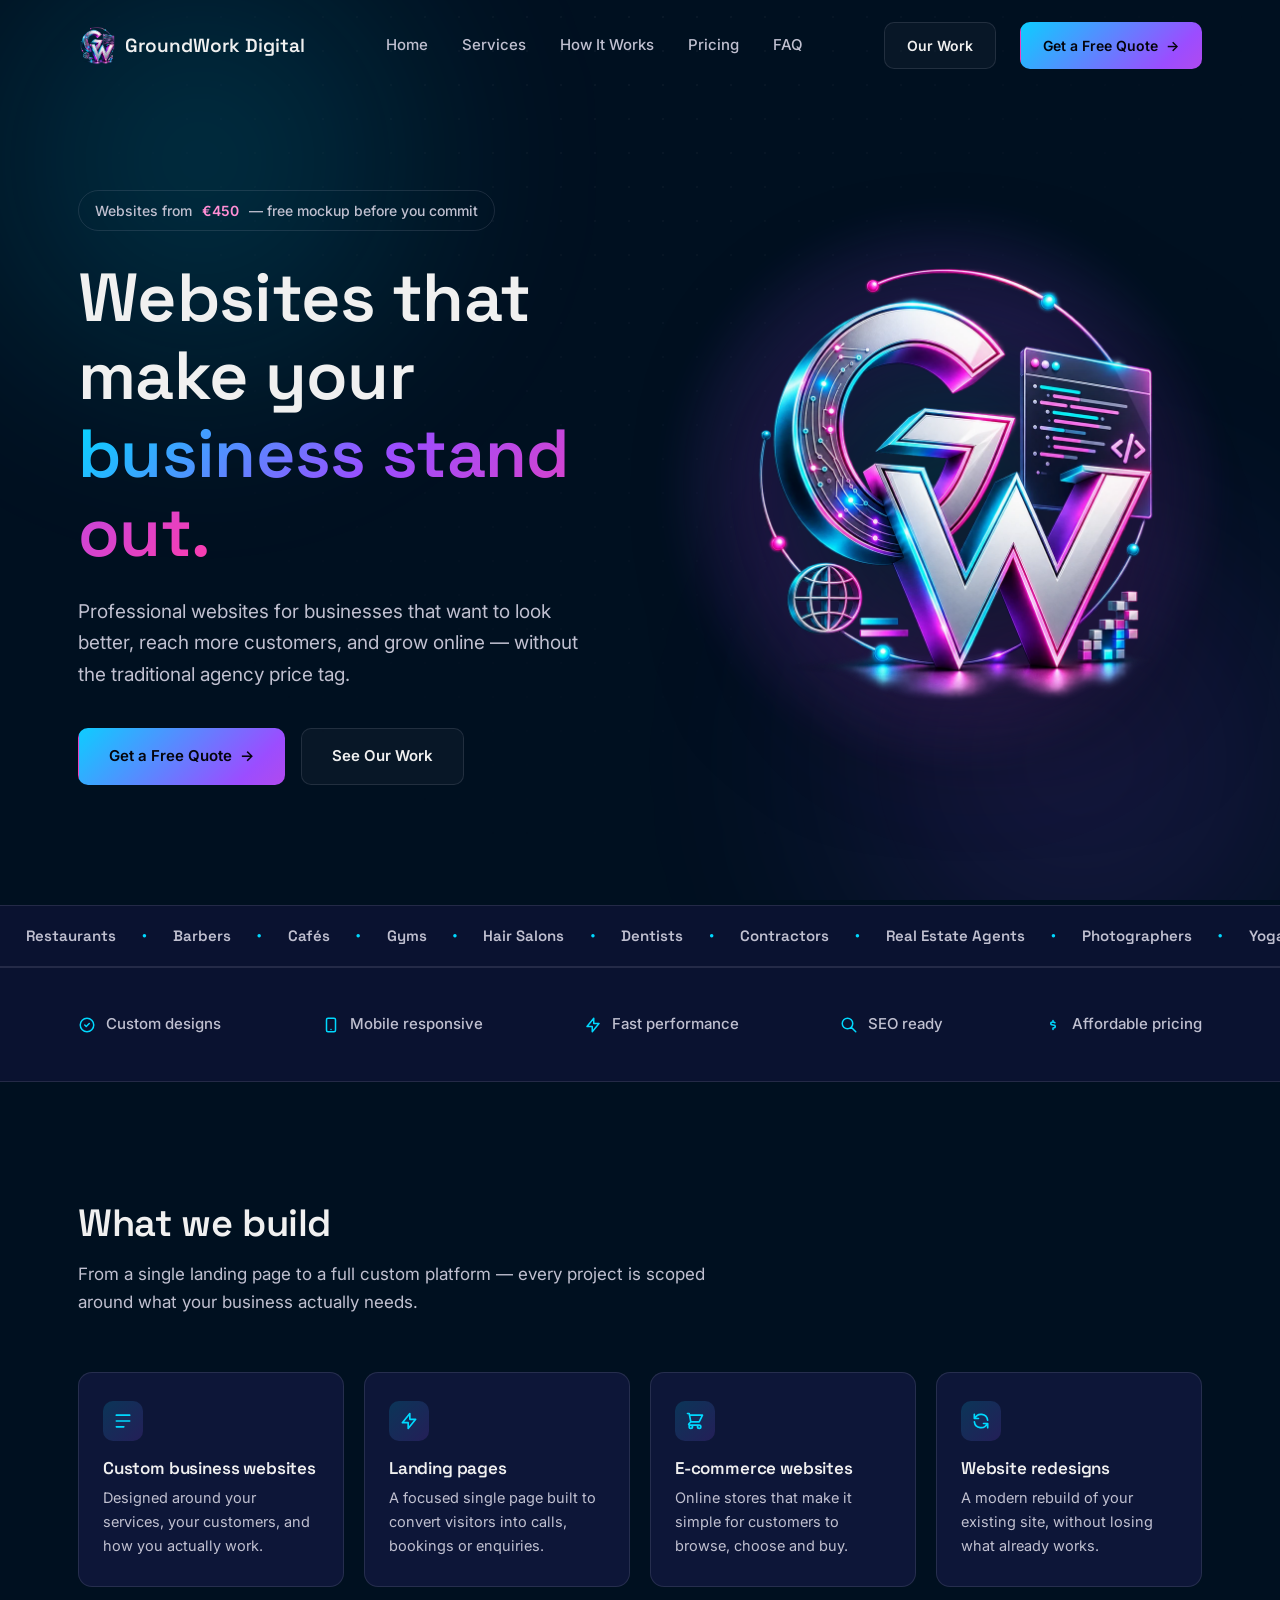
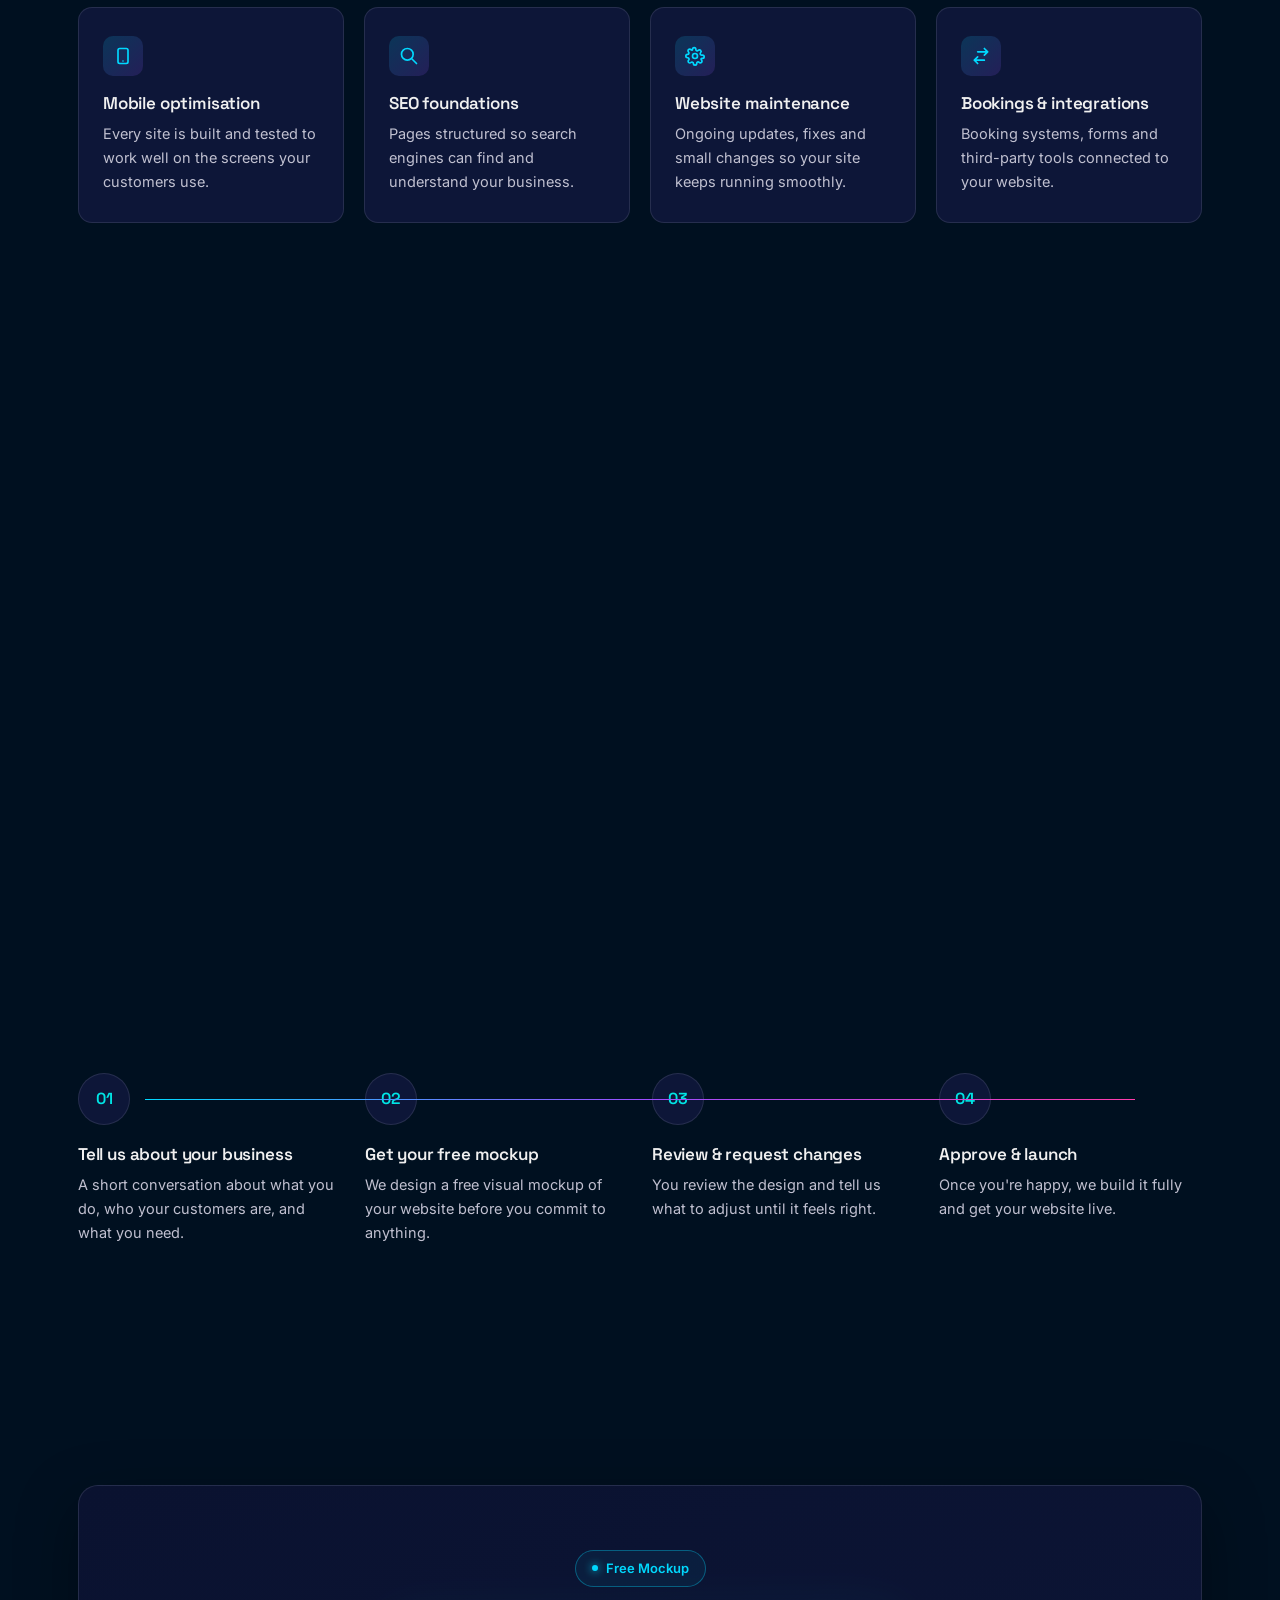
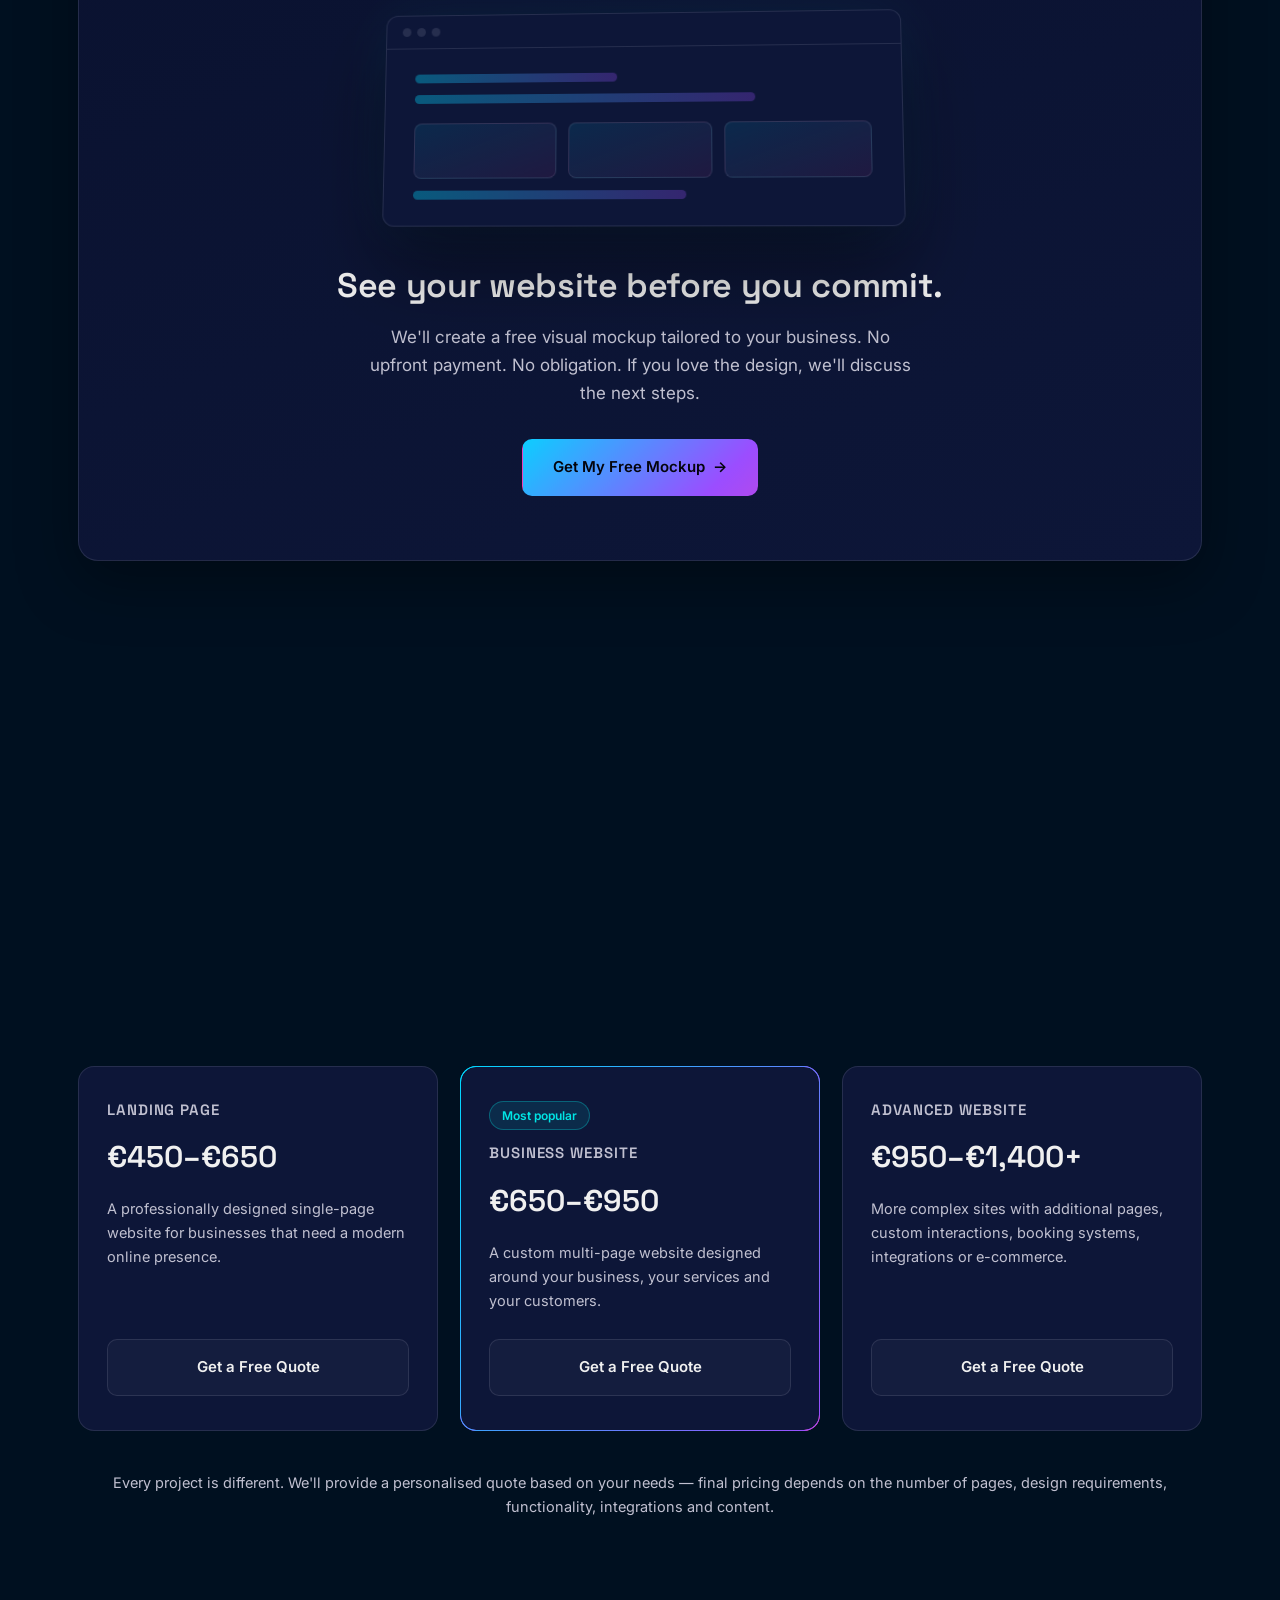
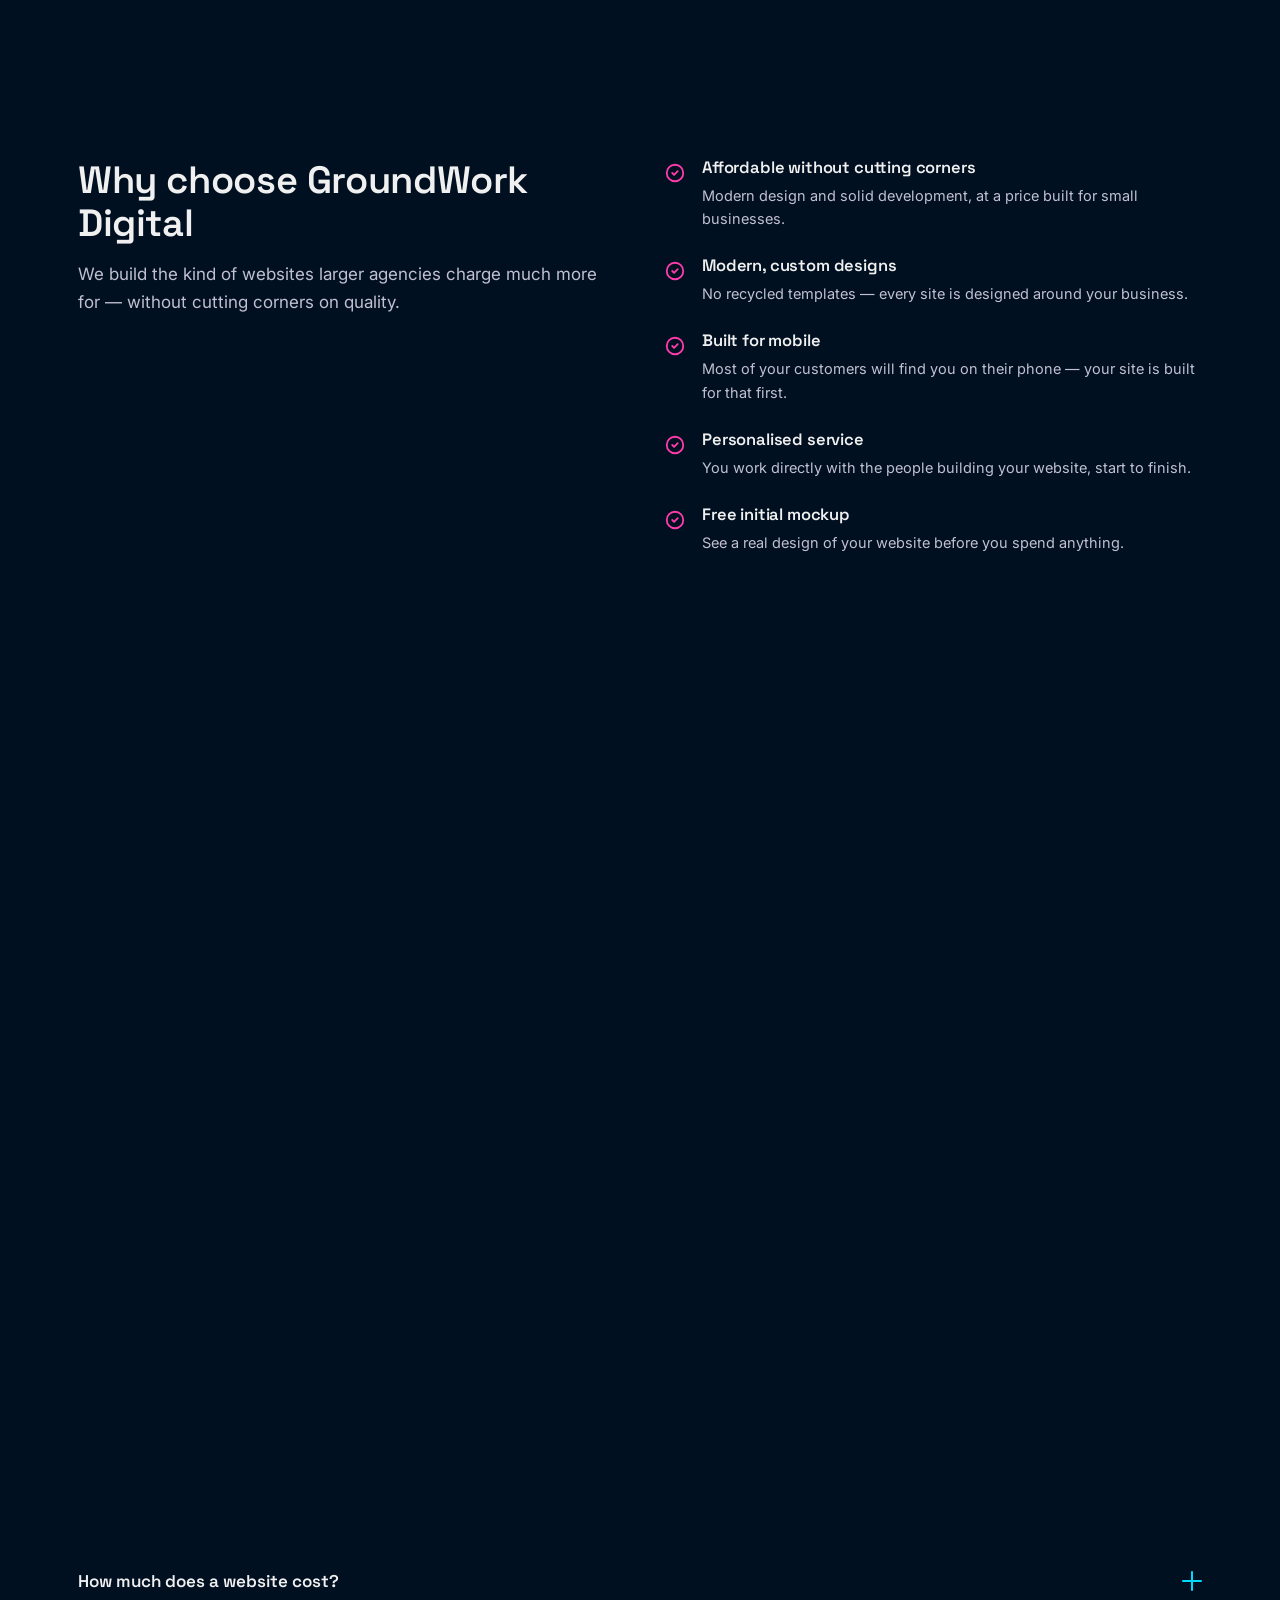
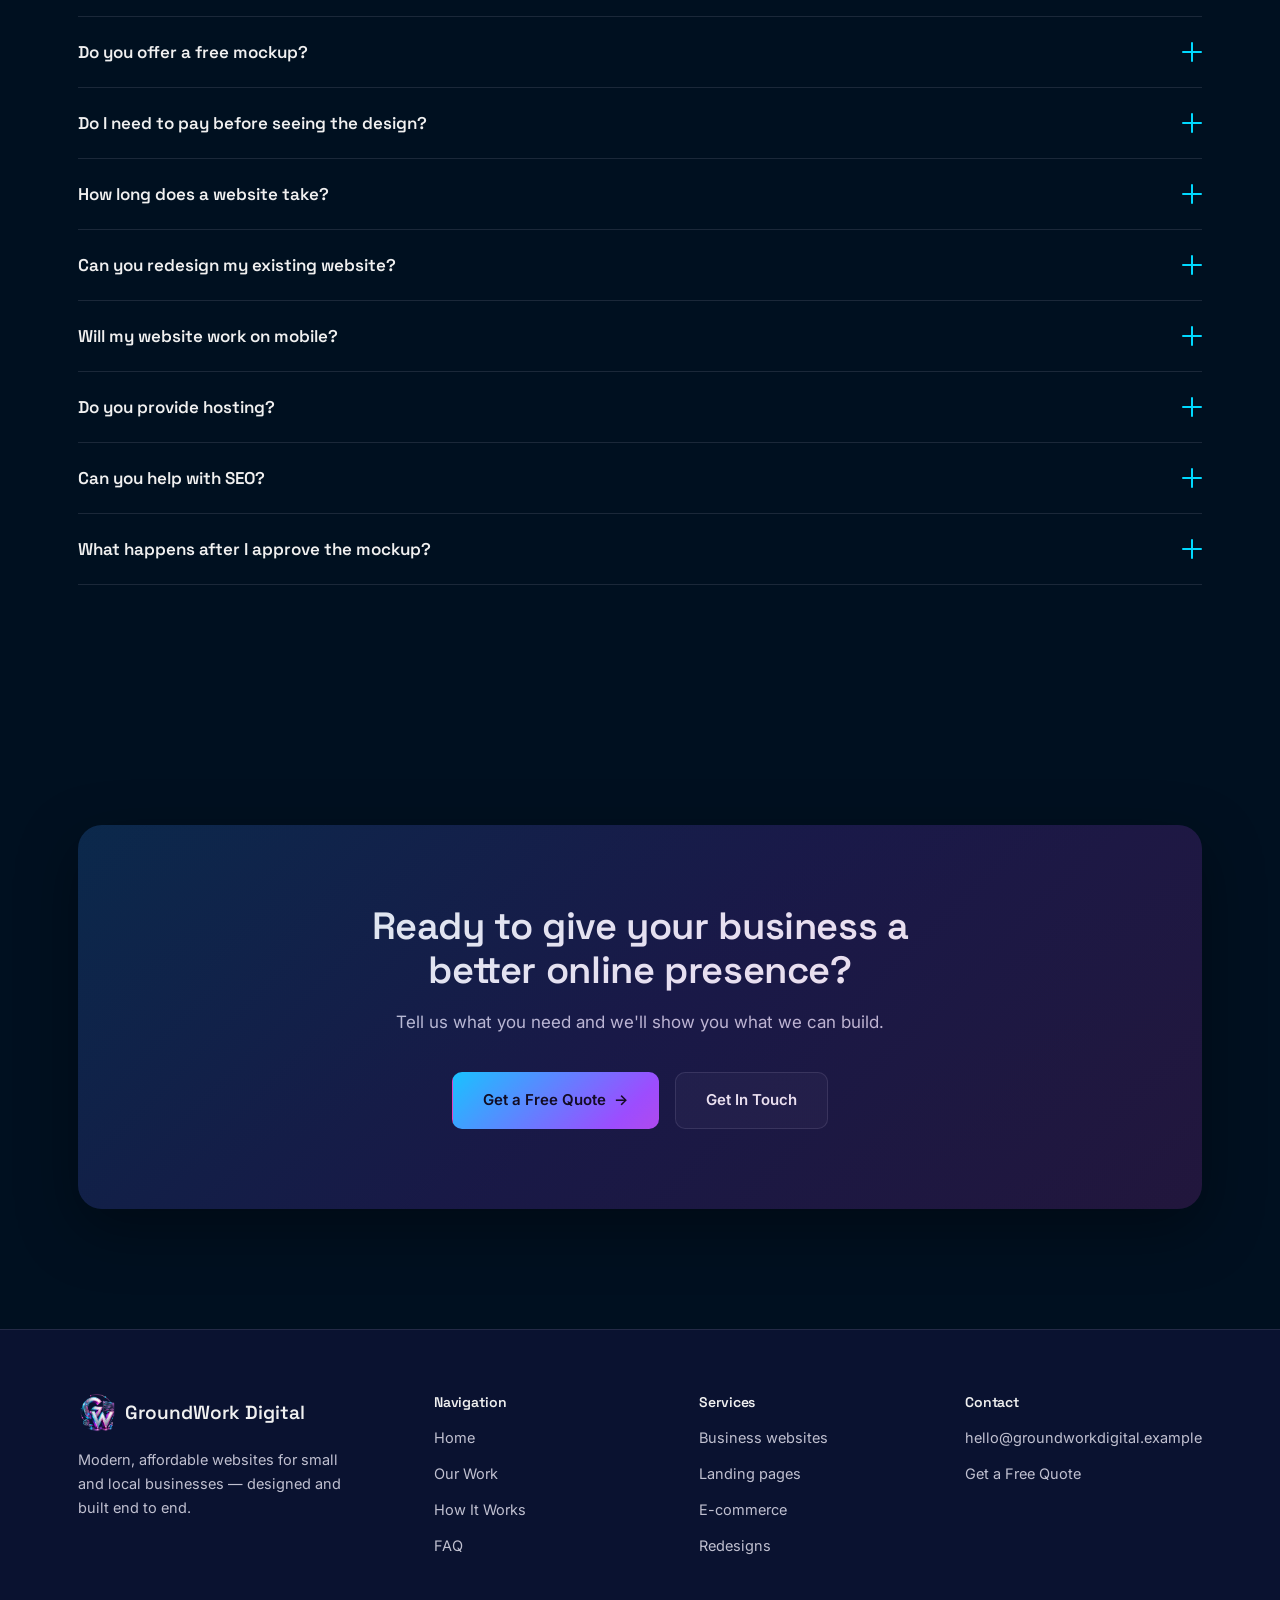
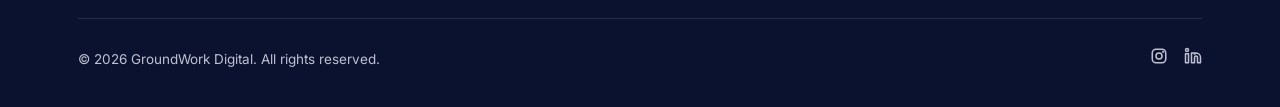
==== commit 7da9897d: "Create index.html" ====
--- a/index.html
+++ b/index.html
@@ -3,1571 +3,1215 @@
 <head>
 <meta charset="UTF-8">
 <meta name="viewport" content="width=device-width, initial-scale=1.0">
-<title>Groundwork — Websites, Built Properly</title>
-<meta name="description" content="Groundwork designs, builds, and maintains websites for small businesses — clear packages, a straightforward quote, hosting and upkeep included.">
-<meta name="theme-color" content="#0A121B">
-<meta property="og:type" content="website">
-<meta property="og:title" content="Groundwork — Websites, Built Properly">
-<meta property="og:description" content="We design, build, and maintain websites for businesses who'd rather be running their business than fighting a website builder.">
-<meta name="twitter:card" content="summary">
-<meta name="twitter:title" content="Groundwork — Websites, Built Properly">
-<meta name="twitter:description" content="Custom-built, fully maintained websites for small businesses. Clear packages, simple monthly upkeep, a quote tailored to your project.">
-<link rel="icon" href="data:image/svg+xml,%3Csvg xmlns='http://www.w3.org/2000/svg' viewBox='0 0 100 100'%3E%3Crect width='100' height='100' fill='%230A121B'/%3E%3Crect x='20' y='20' width='60' height='60' fill='none' stroke='%23A9824A' stroke-width='6'/%3E%3C/svg%3E">
+<title>GroundWork Digital — Websites That Make Your Business Stand Out</title>
 <link rel="preconnect" href="https://fonts.googleapis.com">
-<link rel="preconnect" href="https://fonts.gstatic.com" crossorigin>
-<link href="https://fonts.googleapis.com/css2?family=Big+Shoulders+Display:wght@600;700;800;900&family=Space+Grotesk:wght@400;500;600;700&family=IBM+Plex+Mono:wght@400;500;600&display=swap" rel="stylesheet">
+<link href="https://fonts.googleapis.com/css2?family=Space+Grotesk:wght@500;600;700&family=Inter:wght@400;500;600&display=swap" rel="stylesheet">
 <style>
-:root{
-    --navy: #0A121B;
-    --navy-deep: #05090E;
-    --blue-line: #6E85A0;
-    --blue-line-dim: rgba(110,133,160,0.35);
-    --signal: #A9824A;
-    --signal-bright: #C4A06C;
-    --paper: #1B160F;
-    --paper-line: #362D20;
-    --ink: #E8E1D2;
-    --white: #FFFFFF;
-    --display: 'Big Shoulders Display', sans-serif;
-    --body: 'Space Grotesk', sans-serif;
-    --mono: 'IBM Plex Mono', monospace;
-  }
-
-  *{margin:0;padding:0;box-sizing:border-box;}
-
+  :root{
+    --bg:#001020;
+    --pearl:#0a1230;
+    --pearl-deep:#0d1638;
+    --card:#0d1638;
+    --ink:#f0f0f0;
+    --body-text:#c0c0d0;
+    --cyan:#00d9ff;
+    --turq:#00e5e5;
+    --pink:#ff3cac;
+    --pink-soft:#ff8ed4;
+    --pink-ink:#ff8ed4;
+    --purple:#9b4dff;
+    --purple-deep:#00e5e5;
+    --border:rgba(192,192,208,0.14);
+    --shadow:0 16px 40px rgba(0,0,0,0.35);
+    --gradient: linear-gradient(135deg, #00d9ff 0%, #9b4dff 50%, #ff3cac 100%);
+    --max: 1180px;
+  }
+  *{box-sizing:border-box; margin:0; padding:0;}
   html{scroll-behavior:smooth;}
-
   body{
-    font-family: var(--body);
-    background: var(--navy);
-    color: var(--white);
+    background:var(--bg);
+    color:var(--ink);
+    font-family:'Inter',sans-serif;
+    font-weight:400;
+    line-height:1.65;
+    -webkit-font-smoothing:antialiased;
     overflow-x:hidden;
   }
-
-  ::selection{background:var(--signal); color:var(--white);}
-
+  h1,h2,h3,h4{
+    font-family:'Space Grotesk',sans-serif;
+    font-weight:600;
+    letter-spacing:-0.01em;
+    line-height:1.15;
+  }
   a{color:inherit; text-decoration:none;}
-
-  .wrap{
-    max-width: 1180px;
-    margin: 0 auto;
-    padding: 0 32px;
-  }
-
-  /* ---------- blueprint grid background ---------- */
-  .blueprint-bg{
-    position: fixed;
-    inset: 0;
-    z-index: 0;
-    pointer-events:none;
-    background-image:
-      linear-gradient(var(--blue-line-dim) 1px, transparent 1px),
-      linear-gradient(90deg, var(--blue-line-dim) 1px, transparent 1px);
-    background-size: 48px 48px;
-    opacity: 0.12;
-  }
-  .blueprint-bg::after{
-    content:"";
+  img{max-width:100%; display:block;}
+  .wrap{max-width:var(--max); margin:0 auto; padding:0 28px;}
+  section{padding:120px 0;}
+  @media (max-width:768px){ section{padding:72px 0;} }
+
+  ::selection{ background:var(--purple); color:#fff; }
+  :focus-visible{ outline:2px solid var(--turq); outline-offset:3px; border-radius:4px; }
+  @media (prefers-reduced-motion: reduce){
+    *{animation-duration:0.001ms !important; animation-iteration-count:1 !important; transition-duration:0.001ms !important; scroll-behavior:auto !important;}
+    #ambientBg, #mouseLight{ display:none !important; }
+  }
+
+  /* ---------- Scroll progress ---------- */
+  #scrollProgress{
+    position:fixed; top:0; left:0; height:3px; width:0%; z-index:200;
+    background:var(--gradient); pointer-events:none;
+    box-shadow:0 0 12px rgba(0,217,255,0.5);
+  }
+
+  /* ---------- Ambient animated background ---------- */
+  #ambientBg{
+    position:fixed; inset:0; z-index:0; overflow:hidden; pointer-events:none;
+  }
+  #ambientBg .blob{
+    position:absolute; border-radius:50%; filter:blur(90px); opacity:0.35;
+    will-change:transform;
+  }
+  #ambientBg .blob-cyan{
+    width:640px; height:640px; top:-160px; left:-120px;
+    background:radial-gradient(circle, rgba(0,217,255,0.55), transparent 70%);
+    animation:drift1 26s ease-in-out infinite;
+  }
+  #ambientBg .blob-purple{
+    width:720px; height:720px; bottom:-220px; right:-160px;
+    background:radial-gradient(circle, rgba(155,77,255,0.5), transparent 70%);
+    animation:drift2 32s ease-in-out infinite;
+  }
+  #ambientBg .blob-pink{
+    width:420px; height:420px; top:40%; left:60%;
+    background:radial-gradient(circle, rgba(255,60,172,0.35), transparent 70%);
+    animation:drift3 22s ease-in-out infinite;
+  }
+  #ambientBg .grid{
     position:absolute; inset:0;
-    background: radial-gradient(ellipse 80% 60% at 50% 0%, rgba(15,35,64,0), var(--navy) 85%);
-  }
-
-  section, header, footer{ position:relative; z-index:1; }
-
-  /* ---------- nav ---------- */
-  .nav{
-    position: fixed;
-    top:0; left:0; right:0;
-    z-index: 50;
-    display:flex;
-    align-items:center;
-    justify-content:space-between;
-    padding: 22px 32px;
-    background: rgba(10,24,48,0.72);
-    backdrop-filter: blur(10px);
-    border-bottom: 1px solid rgba(110,133,160,0.15);
-  }
-  .nav-logo{
-    font-family: var(--display);
-    font-weight: 800;
-    font-size: 22px;
-    letter-spacing: 0.02em;
-    display:flex;
-    align-items:center;
-    gap:8px;
-  }
-  .nav-logo span{color:var(--signal);}
-  .nav-links{
-    display:flex;
-    gap: 32px;
-    font-family: var(--mono);
-    font-size: 12px;
-    letter-spacing: 0.08em;
-    text-transform: uppercase;
-    color: var(--blue-line);
-  }
-  .nav-links a{ transition: color .2s ease; }
-  .nav-links a:hover{ color: var(--white); }
-  .nav-cta{
-    font-family: var(--mono);
-    font-size: 12px;
-    letter-spacing: 0.06em;
-    text-transform: uppercase;
-    background: var(--signal);
-    color: var(--white);
-    padding: 10px 18px;
-    border-radius: 3px;
-    transition: transform .2s ease, background .2s ease;
-    white-space:nowrap;
-  }
-  .nav-cta:hover{ background: var(--signal-bright); transform: translateY(-1px); }
-  .nav-ctas{
-    display:flex;
-    align-items:center;
-    gap: 12px;
-  }
-  .nav-cta-ghost{
-    font-family: var(--mono);
-    font-size: 12px;
-    letter-spacing: 0.06em;
-    text-transform: uppercase;
-    background: transparent;
-    color: var(--ink);
-    border: 1px solid var(--blue-line-dim);
-    padding: 9px 16px;
-    border-radius: 3px;
-    transition: border-color .2s ease, color .2s ease;
-    white-space:nowrap;
-  }
-  .nav-cta-ghost:hover{ border-color: var(--signal); color: var(--signal-bright); }
-  @media (max-width: 860px){ .nav-links{display:none;} }
-
-  /* ---------- interactive 3D logo mark ---------- */
-  .logo3d-wrap{
-    display:flex;
-    justify-content:center;
-    margin: 8px 0 30px;
-  }
-  .logo3d-stage{
-    position:relative;
-    width: 200px;
-    height: 200px;
-    perspective: 900px;
-    touch-action: none;
-    cursor: grab;
-  }
-  .logo3d-stage:active{ cursor: grabbing; }
-  @media (min-width: 700px){
-    .logo3d-stage{ width: 260px; height: 260px; }
-  }
-  .logo3d-glow{
-    position:absolute;
-    inset: -35%;
-    background: radial-gradient(circle, rgba(169,130,74,0.30), rgba(110,133,160,0.16) 45%, transparent 72%);
-    filter: blur(20px);
-    pointer-events:none;
-    z-index:0;
-  }
-  .logo3d-obj{
-    position:relative;
-    width:100%;
-    height:100%;
-    transform-style: preserve-3d;
-    will-change: transform;
-    z-index:1;
-  }
-  .logo3d-obj img,
-  .logo3d-obj svg{
-    width:100%;
-    height:100%;
-    object-fit: contain;
-    filter: drop-shadow(0 20px 30px rgba(0,0,0,0.55));
-    user-select:none;
-    -webkit-user-drag:none;
-    pointer-events:none;
-    display:block;
-  }
-
-  /* ---------- hero ---------- */
+    background-image:radial-gradient(rgba(192,192,208,0.10) 1px, transparent 1px);
+    background-size:34px 34px;
+    -webkit-mask-image:radial-gradient(ellipse at 50% 0%, rgba(0,0,0,0.5), transparent 70%);
+            mask-image:radial-gradient(ellipse at 50% 0%, rgba(0,0,0,0.5), transparent 70%);
+  }
+  @keyframes drift1{
+    0%,100%{ transform:translate(0,0) scale(1); }
+    50%{ transform:translate(60px,40px) scale(1.08); }
+  }
+  @keyframes drift2{
+    0%,100%{ transform:translate(0,0) scale(1); }
+    50%{ transform:translate(-50px,-60px) scale(1.06); }
+  }
+  @keyframes drift3{
+    0%,100%{ transform:translate(0,0) scale(1); opacity:0.35; }
+    50%{ transform:translate(-40px,30px) scale(1.15); opacity:0.5; }
+  }
+
+  /* ---------- Mouse-follow light ---------- */
+  #mouseLight{
+    position:fixed; top:0; left:0; width:600px; height:600px; z-index:1;
+    pointer-events:none; border-radius:50%;
+    background:radial-gradient(circle, rgba(0,217,255,0.10), rgba(155,77,255,0.07) 40%, transparent 70%);
+    transform:translate(-50%,-50%);
+    opacity:0; transition:opacity 400ms ease;
+    filter:blur(6px);
+  }
+  #mouseLight.active{ opacity:1; }
+  @media (max-width:900px), (pointer:coarse){
+    #mouseLight{ display:none; }
+  }
+
+  /* ---------- Ticker ---------- */
+  .ticker{
+    overflow:hidden; white-space:nowrap;
+    padding:18px 0; border-top:1px solid var(--border); border-bottom:1px solid var(--border);
+    background:var(--pearl);
+  }
+  .ticker-track{ display:flex; width:max-content; animation:tickerScroll 32s linear infinite; }
+  .ticker:hover .ticker-track{ animation-play-state:paused; }
+  .ticker-group{ display:flex; align-items:center; flex-shrink:0; }
+  .ticker-group span{
+    font-family:'Space Grotesk',sans-serif; font-weight:600; font-size:15px;
+    color:var(--body-text); padding:0 26px;
+  }
+  .ticker-group span.dot{ color:var(--cyan); padding:0; font-size:8px; }
+  @keyframes tickerScroll{ from{ transform:translateX(0); } to{ transform:translateX(-50%); } }
+  @media (max-width:600px){ .ticker-group span{ font-size:13px; padding:0 18px; } }
+
+  /* ---------- Custom cursor ---------- */
+  body.custom-cursor, body.custom-cursor a, body.custom-cursor button{ cursor:none; }
+  #customCursor{
+    position:fixed; top:0; left:0; width:8px; height:8px; border-radius:50%;
+    background:var(--cyan);
+    box-shadow:0 0 8px 2px rgba(0,217,255,0.75), 0 0 20px 6px rgba(155,77,255,0.4);
+    pointer-events:none; z-index:9999; transform:translate(-50%,-50%);
+    will-change:transform; transition:width 160ms ease, height 160ms ease, box-shadow 160ms ease;
+    opacity:0;
+  }
+  #customCursor.active{ opacity:1; }
+  #customCursor.grow{ width:26px; height:26px; box-shadow:0 0 10px 3px rgba(0,217,255,0.5), 0 0 26px 8px rgba(255,60,172,0.3); }
+  @media (max-width:900px), (pointer:coarse){ #customCursor{ display:none !important; } }
+  @media (prefers-reduced-motion: reduce){ #customCursor{ display:none !important; } body.custom-cursor{ cursor:auto; } }
+
+  main, header, footer{ position:relative; z-index:2; }
+
+  /* ---------- Buttons ---------- */
+  .btn{
+    display:inline-flex; align-items:center; justify-content:center; gap:8px;
+    font-family:'Inter',sans-serif; font-weight:600; font-size:15px;
+    padding:15px 30px; border-radius:10px; cursor:pointer;
+    border:1px solid transparent; transition:transform 260ms ease, box-shadow 260ms ease, background 260ms ease, border-color 260ms ease, color 260ms ease;
+    white-space:nowrap; position:relative;
+  }
+  .btn .arrow{ display:inline-block; transition:transform 300ms cubic-bezier(0.16,1,0.3,1); }
+  .btn:hover .arrow{ transform:translateX(4px); }
+  .btn-primary{
+    background:var(--gradient);
+    background-size:180% 180%;
+    background-position:0% 50%;
+    color:#04040c;
+  }
+  .btn-primary:hover{ background-position:100% 50%; box-shadow:0 10px 34px rgba(155,77,255,0.4), 0 0 24px rgba(0,217,255,0.25); transform:translateY(-2px); }
+  .btn-ghost{
+    background:rgba(240,240,240,0.03); color:var(--ink);
+    border:1px solid var(--border);
+    isolation:isolate;
+  }
+  .btn-ghost::before{
+    content:''; position:absolute; inset:0; border-radius:10px; padding:1px;
+    background:var(--gradient); opacity:0; transition:opacity 300ms ease; z-index:-1;
+    -webkit-mask:linear-gradient(#fff 0 0) content-box, linear-gradient(#fff 0 0);
+    -webkit-mask-composite:xor; mask-composite:exclude;
+  }
+  .btn-ghost:hover{ border-color:transparent; transform:translateY(-2px); box-shadow:0 8px 26px rgba(0,217,255,0.15); }
+  .btn-ghost:hover::before{ opacity:1; }
+
+  /* ---------- Nav ---------- */
+  header{
+    position:fixed; top:0; left:0; right:0; z-index:100;
+    padding:22px 0;
+    transition:padding 320ms ease, background 320ms ease, backdrop-filter 320ms ease;
+  }
+  header::after{
+    content:''; position:absolute; left:0; right:0; bottom:0; height:1px;
+    background:var(--gradient); opacity:0; transition:opacity 400ms ease;
+  }
+  header.scrolled::after{ opacity:0.4; }
+  header.scrolled{
+    padding:12px 0;
+    background:rgba(0,16,32,0.78);
+    backdrop-filter:blur(14px);
+    -webkit-backdrop-filter:blur(14px);
+    box-shadow:0 8px 30px rgba(0,0,0,0.30);
+  }
+  nav{ display:flex; align-items:center; justify-content:space-between; }
+  .brand{ display:flex; align-items:center; gap:10px; font-family:'Space Grotesk'; font-weight:600; font-size:19px; }
+  .brand img{ height:38px; width:auto; transition:height 320ms ease, filter 320ms ease; }
+  .brand:hover img{ filter:drop-shadow(0 0 14px rgba(0,217,255,0.55)); }
+  header.scrolled .brand img{ height:32px; }
+  .nav-links{ display:flex; gap:34px; font-size:15px; font-weight:500; color:var(--body-text); }
+  .nav-links a{ transition:color 200ms ease; position:relative; }
+  .nav-links a:hover{ color:var(--ink); }
+  .nav-cta{ display:flex; align-items:center; gap:24px; }
+  .nav-cta .btn{ padding:11px 22px; font-size:14px; }
+  .hamburger{ display:none; flex-direction:column; gap:5px; cursor:pointer; background:none; border:none; padding:8px; }
+  .hamburger span{ width:24px; height:2px; background:var(--ink); display:block; transition:transform 260ms ease, opacity 260ms ease; }
+  .mobile-menu{
+    display:none; position:fixed; inset:0; background:var(--bg); z-index:99;
+    flex-direction:column; align-items:center; justify-content:center; gap:32px;
+    font-family:'Space Grotesk'; font-size:26px;
+    opacity:0; visibility:hidden; transition:opacity 300ms ease;
+  }
+  .mobile-menu.open{ opacity:1; visibility:visible; }
+  @media (max-width:900px){
+    .nav-links{ display:none; }
+    .nav-cta .btn-ghost{ display:none; }
+    .hamburger{ display:flex; }
+    .mobile-menu{ display:flex; }
+  }
+
+  /* ---------- Hero ---------- */
   .hero{
-    min-height: 100vh;
-    display:flex;
-    flex-direction:column;
-    justify-content:center;
-    padding-top: 110px;
-    padding-bottom: 60px;
-  }
-  .hero-grid{
-    display:grid;
-    grid-template-columns: 1.05fr 0.95fr;
-    gap: 56px;
-    align-items:center;
-  }
-  @media (max-width: 940px){ .hero-grid{ grid-template-columns: 1fr; } }
-
-  .eyebrow{
-    font-family: var(--mono);
-    font-size: 12px;
-    letter-spacing: 0.18em;
-    text-transform: uppercase;
-    color: var(--signal);
-    display:flex;
-    align-items:center;
-    gap: 10px;
-    margin-bottom: 22px;
-  }
-  .eyebrow::before{
-    content:"";
-    width: 22px; height: 1px;
-    background: var(--signal);
-  }
-
-  .hero h1{
-    font-family: var(--display);
-    font-weight: 800;
-    font-size: clamp(42px, 6.2vw, 78px);
-    line-height: 0.98;
-    letter-spacing: -0.01em;
-    text-transform: uppercase;
-    margin-bottom: 26px;
-  }
-  .hero h1 em{
-    font-style:normal;
-    color: var(--blue-line);
-  }
-
-  .hero p.lede{
-    font-size: 18px;
-    line-height: 1.6;
-    color: rgba(255,255,255,0.72);
-    max-width: 480px;
-    margin-bottom: 34px;
-  }
-
-  .hero-ctas{ display:flex; gap:16px; flex-wrap:wrap; margin-bottom: 40px;}
-  .btn-primary{
-    font-family: var(--mono);
-    font-size: 13px;
-    letter-spacing: 0.05em;
-    text-transform: uppercase;
-    background: var(--signal);
-    color: var(--white);
-    padding: 15px 26px;
-    border-radius: 3px;
-    transition: transform .2s ease, background .2s ease;
-  }
-  .btn-primary:hover{ background: var(--signal-bright); transform: translateY(-2px); }
-  .btn-ghost{
-    font-family: var(--mono);
-    font-size: 13px;
-    letter-spacing: 0.05em;
-    text-transform: uppercase;
-    border: 1px solid var(--blue-line-dim);
-    color: var(--blue-line);
-    padding: 15px 26px;
-    border-radius: 3px;
-    transition: border-color .2s ease, color .2s ease;
-  }
-  .btn-ghost:hover{ border-color: var(--blue-line); color:var(--white); }
-
-  .hero-tags{
-    display:flex; gap:10px; flex-wrap:wrap;
-    font-family: var(--mono); font-size:11px; letter-spacing:.05em;
-    color: rgba(110,133,160,0.8);
-  }
-  .hero-tags span{
-    border:1px solid var(--blue-line-dim);
-    padding:6px 10px;
-    border-radius: 100px;
-    text-transform:uppercase;
-  }
-
-  /* ---------- hero: live responsive-preview mockup ---------- */
-  .rd-shell{
-    display:flex;
-    flex-direction:column;
-    align-items:center;
-    padding: 30px 10px 10px;
-  }
-  .rd-frame{
-    width: 100%;
-    max-width: 560px;
-    margin: 0 auto;
-    background: var(--navy-deep);
-    border: 1px solid var(--paper-line);
-    border-radius: 10px;
-    overflow: hidden;
-    box-shadow: 0 30px 70px rgba(0,0,0,0.45);
-    animation: rd-resize 9s cubic-bezier(.65,0,.35,1) infinite;
-  }
-  @keyframes rd-resize{
-    0%, 24%   { width: 100%; }
-    36%, 58%  { width: 64%; }
-    70%, 92%  { width: 34%; }
-    100%      { width: 100%; }
-  }
-  .rd-chrome{
-    display:flex;
-    align-items:center;
-    gap: 10px;
-    padding: 10px 14px;
-    background: var(--navy);
-    border-bottom: 1px solid var(--paper-line);
-  }
-  .rd-dots{ display:flex; gap:5px; flex-shrink:0; }
-  .rd-dots span{ width:7px; height:7px; border-radius:50%; border:1.2px solid var(--blue-line); }
-  .rd-url{
-    flex:1;
-    font-family: var(--mono);
-    font-size: 10px;
-    color: var(--blue-line);
-    background: rgba(110,133,160,0.08);
-    border: 1px solid var(--blue-line-dim);
-    border-radius: 100px;
-    padding: 4px 10px;
-    overflow:hidden;
-    white-space:nowrap;
-    text-overflow:ellipsis;
-  }
-  .rd-body{
-    container-type: inline-size;
-    container-name: rd;
-    padding: 18px 18px 22px;
-  }
-  .rd-nav{
-    display:flex;
-    align-items:center;
-    justify-content:space-between;
-    padding-bottom: 14px;
-    margin-bottom: 16px;
-    border-bottom: 1px solid var(--paper-line);
-  }
-  .rd-logo{ width:18px; height:18px; border-radius:3px; background: var(--signal); flex-shrink:0; }
-  .rd-links{ display:flex; gap:10px; }
-  .rd-links span{ width:24px; height:5px; border-radius:2px; background: var(--blue-line-dim); }
-  .rd-burger{ display:none; flex-direction:column; gap:3px; }
-  .rd-burger span{ width:16px; height:2px; background: var(--blue-line); border-radius:1px; }
-  .rd-hero-row{ display:flex; gap:18px; align-items:center; }
-  .rd-hero-text{ flex:1; display:flex; flex-direction:column; gap:8px; }
-  .rd-line{ height:7px; border-radius:2px; background: var(--blue-line-dim); }
-  .rd-line.w1{ width:88%; }
-  .rd-line.w2{ width:64%; }
-  .rd-line.w3{ width:44%; height:5px; opacity:0.7; margin-top:2px; }
-  .rd-btn{ width:58px; height:18px; border-radius:3px; background: var(--signal); margin-top:8px; }
-  .rd-hero-img{
-    width: 84px; height: 60px; flex-shrink:0;
-    border-radius: 4px;
-    background: rgba(110,133,160,0.07);
-    border: 1px solid var(--blue-line-dim);
+    padding:190px 0 120px;
     position:relative;
     overflow:hidden;
   }
-  .rd-hero-img::before, .rd-hero-img::after{
-    content:""; position:absolute; top:0; left:0; width:100%; height:1px;
-    background: var(--blue-line-dim); transform-origin: 0 0;
-  }
-  .rd-hero-img::before{ transform: rotate(37deg); width:130%; }
-  .rd-hero-img::after{ transform: rotate(-37deg) translateY(60px); width:130%; }
-
-  @container rd (max-width: 200px){
-    .rd-links{ display:none; }
-    .rd-burger{ display:flex; }
-    .rd-hero-row{ flex-direction:column; align-items:stretch; }
-    .rd-hero-img{ width:100%; height:46px; order:-1; margin-bottom:4px; }
-  }
-
-  .rd-caption{
-    margin-top: 22px;
-    display:flex;
-    align-items:baseline;
-    gap: 10px;
-    font-family: var(--mono);
-    text-transform: uppercase;
-  }
-  .rd-caption-label{ position:relative; font-size:12px; letter-spacing:0.1em; color: var(--white); height:16px; }
-  .rd-caption-label span{ position:absolute; left:0; top:0; white-space:nowrap; opacity:0; }
-  .rd-caption-label .lbl-desktop{ animation: rd-lbl-desktop 9s infinite; }
-  .rd-caption-label .lbl-tablet{ animation: rd-lbl-tablet 9s infinite; }
-  .rd-caption-label .lbl-mobile{ animation: rd-lbl-mobile 9s infinite; }
-  @keyframes rd-lbl-desktop{ 0%,20% {opacity:1;} 26%,100% {opacity:0;} }
-  @keyframes rd-lbl-tablet{ 0%,30% {opacity:0;} 38%,54% {opacity:1;} 62%,100% {opacity:0;} }
-  @keyframes rd-lbl-mobile{ 0%,64% {opacity:0;} 72%,88% {opacity:1;} 96%,100% {opacity:0;} }
-  .rd-caption-dim{ font-size:11px; letter-spacing:0.08em; color: var(--blue-line); }
-
-  /* ---------- marquee ---------- */
-  .marquee-strip{
-    border-top: 1px solid var(--blue-line-dim);
-    border-bottom: 1px solid var(--blue-line-dim);
-    padding: 16px 0;
-    background: var(--navy-deep);
-    overflow:hidden;
-    white-space:nowrap;
-  }
-  .marquee-track{
-    display:inline-flex;
-    animation: scrollleft 32s linear infinite;
-  }
-  .marquee-strip:hover .marquee-track{ animation-play-state: paused; }
-  .marquee-track span{
-    font-family: var(--display);
-    font-weight: 700;
-    font-size: 22px;
-    text-transform: uppercase;
-    letter-spacing: 0.03em;
-    color: transparent;
-    -webkit-text-stroke: 1px var(--blue-line);
-    padding: 0 22px;
-    display:inline-flex;
-    align-items:center;
-    gap: 22px;
-  }
-  .marquee-track span::after{
-    content:"◆";
-    font-size:10px;
-    color: var(--signal);
-    -webkit-text-stroke: 0;
-  }
-  @keyframes scrollleft{ from{ transform:translateX(0);} to{ transform:translateX(-50%);} }
-
-  /* ---------- section basics ---------- */
-  .section{ padding: 120px 0; }
-  .section-paper{ background: var(--paper); color: var(--ink); }
-
-  .section-head{ max-width: 640px; margin-bottom: 64px; }
-  .section-head .eyebrow{ color: var(--signal); }
-  .section-paper .eyebrow{ color:#8A6A2F; }
-  .section-paper .eyebrow::before{ background:#8A6A2F; }
-  .section-head h2{
-    font-family: var(--display);
-    font-weight: 800;
-    font-size: clamp(32px, 4.4vw, 52px);
-    text-transform: uppercase;
-    line-height: 1.02;
-  }
-
-  /* dimension divider */
-  .dim-divider{
-    display:flex; align-items:center; gap:14px;
-    margin: 0 0 64px 0;
-    font-family: var(--mono);
-    font-size: 11px;
-    letter-spacing: 0.1em;
-    text-transform:uppercase;
-    color: var(--blue-line);
-  }
-  .section-paper .dim-divider{ color:#8A6A2F; }
-  .dim-divider .dim-line{
-    flex:1;
-    height:1px;
-    background: var(--blue-line-dim);
-    position:relative;
-    transform: scaleX(0);
-    transform-origin: left;
-    transition: transform 1s cubic-bezier(.4,0,.2,1);
-  }
-  .section-paper .dim-divider .dim-line{ background:#c9bfa1; }
-  .dim-divider.in-view .dim-line{ transform: scaleX(1); }
-  .dim-divider .dim-line::before, .dim-divider .dim-line::after{
-    content:""; position:absolute; top:-4px; width:1px; height:9px; background:inherit;
-  }
-  .dim-divider .dim-line::before{ left:0; }
-  .dim-divider .dim-line::after{ right:0; }
-
-  /* reveal-on-scroll */
-  .reveal{
-    opacity:0;
-    transform: translateY(28px);
-    transition: opacity .7s cubic-bezier(.4,0,.2,1), transform .7s cubic-bezier(.4,0,.2,1);
-  }
-  .reveal.in-view{ opacity:1; transform:none; }
-  .reveal-delay-1{ transition-delay: .08s; }
-  .reveal-delay-2{ transition-delay: .16s; }
-  .reveal-delay-3{ transition-delay: .24s; }
-  .reveal-delay-4{ transition-delay: .32s; }
-
-  /* ---------- work / live embed ---------- */
-  .work-layout{
-    display:grid;
-    grid-template-columns: 1fr 1.3fr;
-    gap: 56px;
-    align-items:start;
-  }
-  @media (max-width: 900px){ .work-layout{ grid-template-columns: 1fr; } }
-
-  .work-copy .client-tag{
-    font-family: var(--mono);
-    font-size: 12px;
-    letter-spacing: 0.08em;
-    text-transform: uppercase;
-    color: var(--signal);
-    margin-bottom: 14px;
-  }
-  .work-copy h3{
-    font-family: var(--display);
-    font-weight: 800;
-    font-size: 34px;
-    text-transform: uppercase;
-    margin-bottom: 18px;
-    line-height:1.02;
-  }
-  .work-copy p{
-    color: rgba(255,255,255,0.65);
-    font-size: 15.5px;
-    line-height: 1.7;
-    margin-bottom: 22px;
-    max-width: 420px;
-  }
-  .work-stats{
-    display:flex;
-    gap: 28px;
-    margin-bottom: 28px;
-    flex-wrap:wrap;
-  }
-  .work-stats div{
-    font-family: var(--mono);
-    font-size: 11px;
-    letter-spacing:0.06em;
-    text-transform:uppercase;
-    color: var(--blue-line);
-  }
-  .work-stats div b{
-    display:block;
-    font-family: var(--display);
-    font-size: 22px;
-    color: var(--white);
-    text-transform:none;
-    letter-spacing:0;
-  }
-
-  .browser-frame{
-    background: var(--navy-deep);
-    border: 1px solid var(--blue-line-dim);
-    border-radius: 10px;
-    overflow: hidden;
-    box-shadow: 0 30px 70px rgba(0,0,0,0.45);
-  }
-  .browser-chrome{
-    display:flex;
-    align-items:center;
-    gap: 14px;
-    padding: 12px 16px;
-    background: var(--navy);
-    border-bottom: 1px solid var(--blue-line-dim);
-  }
-  .browser-dots{ display:flex; gap:7px; }
-  .browser-dots span{
-    width:10px; height:10px; border-radius:50%;
-    border: 1.4px solid var(--blue-line);
-  }
-  .browser-url{
-    flex:1;
-    font-family: var(--mono);
-    font-size: 11.5px;
-    color: var(--blue-line);
-    background: rgba(110,133,160,0.08);
-    border: 1px solid var(--blue-line-dim);
-    border-radius: 100px;
-    padding: 6px 14px;
-    overflow:hidden;
-    text-overflow:ellipsis;
-    white-space:nowrap;
-  }
-  .browser-open{
-    font-family: var(--mono);
-    font-size: 10.5px;
-    letter-spacing:0.05em;
-    text-transform:uppercase;
-    color: var(--signal);
-    white-space:nowrap;
-  }
-  .browser-open:hover{ color: var(--signal-bright); }
-  .browser-body{
-    position:relative;
-    width:100%;
-    aspect-ratio: 16 / 10;
-    background: var(--navy-deep);
-  }
-  .browser-body iframe{
-    position:absolute; inset:0;
-    width:100%; height:100%;
-    border:0;
-  }
-  .frame-fallback{
-    display:none;
-    position:absolute; inset:0;
-    flex-direction:column;
-    align-items:center;
-    justify-content:center;
-    gap: 18px;
-    text-align:center;
-    padding: 30px;
-    background: var(--navy);
-  }
-  .frame-fallback.show{ display:flex; }
-  .frame-fallback p{
-    font-family: var(--mono);
-    font-size: 13px;
-    color: var(--blue-line);
-    max-width: 260px;
-    line-height:1.6;
-  }
-
-  /* ---------- why grid ---------- */
-  .why-grid{
-    display:grid;
-    grid-template-columns: repeat(3, 1fr);
-    gap: 2px;
-    background: var(--paper-line);
-    border: 1px solid var(--paper-line);
-  }
-  @media (max-width: 800px){ .why-grid{ grid-template-columns: 1fr; } }
-  .why-card{
-    background: var(--paper);
-    padding: 40px 34px;
-  }
-  .why-card .num{
-    font-family: var(--mono);
-    font-size: 12px;
-    color:#8A6A2F;
-    margin-bottom: 18px;
-    letter-spacing: 0.08em;
-  }
-  .why-card h3{
-    font-family: var(--display);
-    font-size: 25px;
-    font-weight: 700;
-    text-transform: uppercase;
-    margin-bottom: 12px;
-  }
-  .why-card p{
-    font-size: 15px;
-    line-height: 1.65;
-    color: #C7BFAD;
-  }
-
-  /* ---------- diy comparison ---------- */
-  .diy-table{
-    display:grid;
-    grid-template-columns: 1fr 1fr;
-    gap: 2px;
-    background: var(--blue-line-dim);
-    border: 1px solid var(--blue-line-dim);
-  }
-  @media (max-width: 760px){ .diy-table{ grid-template-columns: 1fr; } }
-  .diy-col{
-    background: var(--navy);
-    padding: 34px 30px;
-  }
-  .diy-col.diy-them{ opacity:0.75; }
-  .diy-col.diy-us{ background: rgba(169,130,74,0.06); }
-  .diy-col h3{
-    font-family: var(--display);
-    font-weight: 800;
-    font-size: 20px;
-    text-transform: uppercase;
-    margin-bottom: 20px;
-    letter-spacing:0.02em;
-  }
-  .diy-col.diy-us h3{ color: var(--signal-bright); }
-  .diy-col ul{ list-style:none; }
-  .diy-col li{
-    font-size: 14.5px;
-    line-height:1.6;
-    padding: 10px 0;
-    border-top: 1px solid var(--blue-line-dim);
-    color: rgba(255,255,255,0.7);
-    display:flex; gap:10px;
-  }
-  .diy-col li:first-of-type{ border-top:none; }
-  .diy-col.diy-them li::before{ content:"—"; color: var(--blue-line); }
-  .diy-col.diy-us li::before{ content:"✓"; color: var(--signal); font-weight:700; }
-
-  /* ---------- testimonials ---------- */
-  .testi-grid{
-    display:grid;
-    grid-template-columns: repeat(2, 1fr);
-    gap: 24px;
-  }
-  @media (max-width: 800px){ .testi-grid{ grid-template-columns: 1fr; } }
-  .testi-card{
-    background: #211B14;
-    border: 1px solid var(--paper-line);
-    padding: 34px 30px;
-  }
-  .testi-quote{
-    font-family: var(--body);
-    font-size: 16.5px;
-    line-height: 1.65;
-    color: var(--ink);
-    margin-bottom: 22px;
-  }
-  .testi-quote::before{ content:"“"; color: var(--signal); }
-  .testi-quote::after{ content:"”"; color: var(--signal); }
-  .testi-who{
-    font-family: var(--mono);
-    font-size: 12px;
-    letter-spacing: 0.06em;
-    text-transform: uppercase;
-    color: #8A6A2F;
-  }
-  .testi-who b{ display:block; color: var(--ink); font-family: var(--body); font-size:14px; text-transform:none; letter-spacing:0; margin-bottom:2px; }
-
-  /* ---------- faq ---------- */
-  .faq-list{ display:flex; flex-direction:column; }
-  .faq-item{
-    border-top: 1px solid var(--blue-line-dim);
-    padding: 6px 0;
-  }
-  .faq-item:last-child{ border-bottom: 1px solid var(--blue-line-dim); }
-  .faq-item summary{
-    list-style:none;
-    cursor:pointer;
-    display:flex;
-    align-items:center;
-    justify-content:space-between;
-    gap: 20px;
-    padding: 20px 0;
-    font-family: var(--display);
-    font-weight: 700;
-    font-size: 19px;
-    text-transform: uppercase;
-    letter-spacing:0.01em;
-  }
-  .faq-item summary::-webkit-details-marker{ display:none; }
-  .faq-item summary::after{
-    content:"+";
-    font-family: var(--mono);
-    font-size: 22px;
-    color: var(--signal);
-    flex-shrink:0;
-    transition: transform .25s ease;
-  }
-  .faq-item[open] summary::after{ transform: rotate(45deg); }
-  .faq-item .faq-a{
-    font-size: 15px;
-    line-height:1.7;
-    color: rgba(255,255,255,0.65);
-    max-width: 640px;
-    padding-bottom: 26px;
-  }
-
-  /* ---------- process ---------- */
-  .process-list{ display:flex; flex-direction:column; }
-  .process-item{
-    display:grid;
-    grid-template-columns: 90px 1fr 1.1fr;
-    gap: 32px;
-    padding: 32px 0;
-    border-top: 1px solid var(--blue-line-dim);
-    align-items:start;
-  }
-  .process-item:last-child{ border-bottom: 1px solid var(--blue-line-dim); }
-  @media (max-width: 760px){ .process-item{ grid-template-columns: 50px 1fr; } .process-item .process-note{ grid-column: 2 / 3; } }
-  .process-item .step-num{
-    font-family: var(--display);
-    font-weight: 800;
-    font-size: 34px;
-    color: var(--blue-line);
-    opacity:0.55;
-  }
-  .process-item h3{
-    font-family: var(--display);
-    font-weight: 700;
-    font-size: 24px;
-    text-transform: uppercase;
-    letter-spacing:0.01em;
-  }
-  .process-item .process-note{
-    font-size: 15px;
-    line-height:1.65;
-    color: rgba(255,255,255,0.65);
-  }
-
-  /* ---------- pricing ---------- */
-  .pricing-grid{
-    display:grid;
-    grid-template-columns: repeat(3, 1fr);
-    gap: 24px;
-  }
-  @media (max-width: 940px){ .pricing-grid{ grid-template-columns: 1fr; } }
-  .price-card{
-    background: #211B14;
-    border: 1px solid var(--paper-line);
-    padding: 36px 30px;
-    display:flex;
-    flex-direction:column;
+  .hero .wrap{
+    display:grid; grid-template-columns:1.05fr 0.95fr; gap:40px; align-items:center;
+  }
+  .hero-copy{
+    opacity:0; filter:blur(6px); transform:translateY(14px);
+    animation:heroIn 1100ms cubic-bezier(0.16,1,0.3,1) 150ms forwards;
+  }
+  .hero-visual{ animation:heroIn 1300ms cubic-bezier(0.16,1,0.3,1) 300ms forwards; opacity:0; filter:blur(6px); transform:translateY(14px); }
+  @keyframes heroIn{
+    to{ opacity:1; filter:blur(0px); transform:translateY(0); }
+  }
+  .eyebrow-note{
+    display:inline-flex; align-items:center; gap:10px;
+    font-size:14px; color:var(--body-text); font-weight:500;
+    border:1px solid var(--border); padding:8px 16px; border-radius:100px;
+    margin-bottom:28px;
+  }
+  .eyebrow-note strong{ color:var(--pink-ink); font-weight:600; }
+  .hero h1{
+    font-size:68px; margin-bottom:24px; color:var(--ink);
+  }
+  .hero h1 span{
+    background:var(--gradient); -webkit-background-clip:text; background-clip:text; color:transparent;
+  }
+  .hero p.lead{
+    font-size:19px; color:var(--body-text); max-width:520px; margin-bottom:38px;
+  }
+  .hero-ctas{ display:flex; gap:16px; flex-wrap:wrap; }
+  .hero-visual{ position:relative; display:flex; align-items:center; justify-content:center; }
+  .hero-visual .glow{
+    position:absolute; width:560px; height:560px; border-radius:50%;
+    background:radial-gradient(circle, rgba(0,217,255,0.24) 0%, rgba(155,77,255,0.20) 45%, rgba(255,60,172,0.0) 72%);
+    filter:blur(14px);
+    animation:pulse 9s ease-in-out infinite;
+  }
+  @keyframes pulse{
+    0%,100%{ transform:scale(1); opacity:0.9; }
+    50%{ transform:scale(1.08); opacity:1; }
+  }
+  .hero-visual img{
+    width:min(440px, 88%);
+    position:relative; z-index:2;
+    animation:float 7s ease-in-out infinite;
+    filter:drop-shadow(0 30px 60px rgba(0,0,0,0.55));
+  }
+  @keyframes float{
+    0%,100%{ transform:translateY(0px) rotate(0deg); }
+    50%{ transform:translateY(-16px) rotate(0.6deg); }
+  }
+  @media (max-width:900px){
+    .hero{ padding:150px 0 72px; }
+    .hero .wrap{ grid-template-columns:1fr; text-align:center; }
+    .hero h1{ font-size:42px; }
+    .hero p.lead{ margin-left:auto; margin-right:auto; }
+    .hero-ctas{ justify-content:center; }
+    .hero-visual{ margin-top:20px; order:-1; }
+    .hero-visual img{ width:260px; }
+    .hero-visual .glow{ width:320px; height:320px; }
+  }
+
+  /* ---------- Value strip ---------- */
+  .strip{
+    padding:44px 0;
+    background:var(--pearl);
+    border-top:1px solid var(--border);
+    border-bottom:1px solid var(--border);
+  }
+  .strip .wrap{
+    display:flex; justify-content:space-between; flex-wrap:wrap; gap:28px;
+  }
+  .strip-item{
+    display:flex; align-items:center; gap:10px;
+    font-size:15px; font-weight:500; color:var(--body-text);
+    transition:color 220ms ease;
+  }
+  .strip-item svg{ width:18px; height:18px; stroke:var(--cyan); flex-shrink:0; }
+  .strip-item:hover{ color:var(--ink); }
+
+  /* ---------- Reveal ---------- */
+  .reveal{ opacity:0; transform:translateY(18px); transition:opacity 700ms cubic-bezier(0.16,1,0.3,1), transform 700ms cubic-bezier(0.16,1,0.3,1); }
+  .reveal.in{ opacity:1; transform:translateY(0); }
+  .services-grid .service-card:nth-child(1){ transition-delay:0ms; }
+  .services-grid .service-card:nth-child(2){ transition-delay:70ms; }
+  .services-grid .service-card:nth-child(3){ transition-delay:140ms; }
+  .services-grid .service-card:nth-child(4){ transition-delay:210ms; }
+  .services-grid .service-card:nth-child(5){ transition-delay:280ms; }
+  .services-grid .service-card:nth-child(6){ transition-delay:350ms; }
+  .services-grid .service-card:nth-child(7){ transition-delay:420ms; }
+  .services-grid .service-card:nth-child(8){ transition-delay:490ms; }
+  .pricing-grid .price-card:nth-child(1){ transition-delay:0ms; }
+  .pricing-grid .price-card:nth-child(2){ transition-delay:120ms; }
+  .pricing-grid .price-card:nth-child(3){ transition-delay:240ms; }
+  .portfolio-grid .project-card:nth-child(1){ transition-delay:0ms; }
+  .portfolio-grid .project-card:nth-child(2){ transition-delay:120ms; }
+  .portfolio-grid .project-card:nth-child(3){ transition-delay:240ms; }
+  .steps .step:nth-child(1){ transition-delay:0ms; }
+  .steps .step:nth-child(2){ transition-delay:120ms; }
+  .steps .step:nth-child(3){ transition-delay:240ms; }
+  .steps .step:nth-child(4){ transition-delay:360ms; }
+
+  /* ---------- Section heads ---------- */
+  .section-head{ max-width:640px; margin-bottom:56px; }
+  .section-head h2{ font-size:38px; margin-bottom:14px; }
+  .section-head p{ color:var(--body-text); font-size:17px; }
+  @media (max-width:768px){ .section-head h2{ font-size:29px; } }
+
+  /* ---------- Services ---------- */
+  .services-grid{
+    display:grid; grid-template-columns:repeat(4,1fr); gap:20px;
+  }
+  @media (max-width:1000px){ .services-grid{ grid-template-columns:repeat(2,1fr); } }
+  @media (max-width:560px){ .services-grid{ grid-template-columns:1fr; } }
+  .service-card{
+    background:var(--card);
+    border:1px solid var(--border);
+    border-radius:14px;
+    padding:28px 24px;
     position:relative;
     overflow:hidden;
-  }
-  .price-card.featured{
-    border: 2px solid var(--signal);
-    transform: translateY(-8px);
-  }
-  .price-card.featured::before{
-    content:"MOST BOOKED";
-    position:absolute; top:16px; right:-34px;
-    background: var(--signal);
-    color:var(--white);
-    font-family: var(--mono);
-    font-size: 10px;
-    letter-spacing:0.08em;
-    padding: 4px 40px;
-    transform: rotate(38deg);
-  }
-  .price-plan{
-    font-family: var(--mono);
-    font-size: 12px;
-    letter-spacing: 0.1em;
-    text-transform: uppercase;
-    color: #8A6A2F;
-    margin-bottom: 14px;
-  }
-  .price-name{
-    font-family: var(--display);
-    font-weight: 800;
-    font-size: 28px;
-    text-transform: uppercase;
-    margin-bottom: 10px;
-  }
-  .price-start{
-    font-family: var(--mono);
-    font-size: 15px;
-    font-weight: 600;
-    color: var(--signal);
-    margin-bottom: 10px;
-  }
-  .price-card.featured .price-start{ color: var(--signal-bright); }
-  .price-sub{
-    font-size: 14.5px;
-    color: rgba(255,255,255,0.6);
-    margin-bottom: 22px;
-    line-height: 1.5;
-  }
-  .price-card.featured .price-sub{ color: rgba(255,255,255,0.75); }
-  .price-features{
-    list-style:none;
-    margin-bottom: 30px;
-    flex:1;
-  }
-  .price-features li{
-    font-size: 14px;
-    padding: 9px 0;
-    border-top: 1px solid #33291D;
-    display:flex; gap:10px;
-    color:#DAD2C0;
-  }
-  .price-features li::before{ content:"—"; color:#8A6A2F; }
-  .price-extras{
-    margin: -8px 0 22px;
-    padding: 14px 16px;
-    background: rgba(0,0,0,0.18);
-    border: 1px solid #33291D;
-    border-radius: 4px;
-  }
-  .price-extras span{
-    display:block;
-    font-family: var(--mono);
-    font-size: 11px;
-    letter-spacing: 0.06em;
-    text-transform: uppercase;
-    color: var(--signal-bright);
-    margin-bottom: 8px;
-  }
-  .price-extras ul{
-    list-style:none;
-  }
-  .price-extras li{
-    font-size: 13px;
-    line-height: 1.6;
-    color: rgba(255,255,255,0.55);
-    display:flex; gap:8px;
-  }
-  .price-extras li::before{ content:"+"; color:#8A6A2F; }
-  .price-cta{
-    font-family: var(--mono);
-    font-size: 12px;
-    letter-spacing: 0.06em;
-    text-transform: uppercase;
-    text-align:center;
-    padding: 14px;
-    border-radius: 3px;
-    background: var(--navy);
-    color: var(--ink);
-    border: 1px solid var(--paper-line);
-    transition: background .2s ease, border-color .2s ease;
-  }
-  .price-card.featured .price-cta{ background: var(--signal); color: var(--white); border-color: transparent; }
-  .price-cta:hover{ background: var(--navy-deep); border-color: var(--signal); }
-  .price-card.featured .price-cta:hover{ background: var(--signal-bright); }
-
-  .maint-note{
-    margin-top: 56px;
-    display:grid;
-    grid-template-columns: 1fr 1fr 1fr 1fr;
-    gap: 24px;
-    font-family: var(--mono);
-    font-size: 12.5px;
-    color: #C7BFAD;
-    padding-top: 32px;
-    border-top: 1px solid var(--paper-line);
-  }
-  @media (max-width: 760px){ .maint-note{ grid-template-columns: 1fr 1fr; } }
-  .maint-note div span{ display:block; color:#8A6A2F; margin-bottom:6px; text-transform:uppercase; letter-spacing:.05em;}
-
-  .quote-explainer{
-    margin-top: 46px;
-    padding: 30px 34px;
-    background: rgba(169,130,74,0.06);
-    border: 1px solid var(--paper-line);
-    border-radius: 4px;
-  }
-  .qe-head{
-    font-family: var(--display);
-    font-weight: 700;
-    font-size: 17px;
-    color: var(--ink);
-    margin-bottom: 20px;
-  }
-  .qe-steps{
-    display: grid;
-    grid-template-columns: repeat(3, 1fr);
-    gap: 20px;
-  }
-  @media (max-width: 760px){ .qe-steps{ grid-template-columns: 1fr; } }
-  .qe-step{
-    font-size: 14px;
-    line-height: 1.55;
-    color: rgba(232,225,210,0.75);
-    display: flex;
-    gap: 12px;
-  }
-  .qe-num{
-    font-family: var(--mono);
-    font-size: 13px;
-    font-weight: 700;
-    color: var(--signal);
-    background: rgba(169,130,74,0.15);
-    width: 22px; height: 22px;
-    border-radius: 50%;
-    display: flex; align-items: center; justify-content: center;
-    flex-shrink: 0;
-  }
-
-  /* ---------- cta band ---------- */
-  .cta-band{
-    background: var(--navy-deep);
-    text-align:center;
-    padding: 130px 0;
-  }
-  .cta-band h2{
-    font-family: var(--display);
-    font-weight: 800;
-    font-size: clamp(36px, 6vw, 68px);
-    text-transform: uppercase;
-    line-height: 1;
-    margin-bottom: 28px;
-  }
-  .cta-band h2 span{ color: var(--signal); }
-  .cta-band p{
-    color: rgba(255,255,255,0.6);
-    font-size: 17px;
-    max-width: 460px;
-    margin: 0 auto 40px;
-  }
-  .cta-form{
-    max-width: 560px;
-    margin: 0 auto;
-    display:flex;
-    gap: 10px;
-    flex-wrap:wrap;
-    justify-content:center;
-  }
-  .cta-form input{
-    flex:1;
-    min-width: 160px;
-    background: transparent;
-    border: 1px solid var(--blue-line-dim);
-    color: var(--white);
-    padding: 15px 18px;
-    font-family: var(--body);
-    font-size: 15px;
-    border-radius: 3px;
-  }
-  .cta-form input::placeholder{ color: rgba(255,255,255,0.4); }
-  .cta-form input:focus{ outline: 2px solid var(--signal); outline-offset:2px; }
-  .cta-form textarea{
-    flex: 1 1 100%;
-    min-width: 160px;
-    min-height: 110px;
-    resize: vertical;
-    background: transparent;
-    border: 1px solid var(--blue-line-dim);
-    color: var(--white);
-    padding: 15px 18px;
-    font-family: var(--body);
-    font-size: 15px;
-    border-radius: 3px;
-  }
-  .cta-form textarea::placeholder{ color: rgba(255,255,255,0.4); }
-  .cta-form textarea:focus{ outline: 2px solid var(--signal); outline-offset:2px; }
-  .cta-form button{
-    font-family: var(--mono);
-    font-size: 13px;
-    letter-spacing: 0.06em;
-    text-transform: uppercase;
-    background: var(--signal);
-    color: var(--white);
-    border:none;
-    padding: 0 26px;
-    border-radius: 3px;
-    cursor:pointer;
-    transition: background .2s ease;
-  }
-  .cta-form button:hover{ background: var(--signal-bright); }
-  .cta-msg{
-    font-family: var(--mono);
-    font-size: 12px;
-    color: var(--blue-line);
-    margin-top: 16px;
-    min-height: 16px;
-  }
-
-  /* ---------- footer ---------- */
-  footer{
-    padding: 48px 0;
-    border-top: 1px solid var(--blue-line-dim);
-    display:flex;
-    justify-content:space-between;
-    align-items:center;
-    flex-wrap:wrap;
-    gap: 16px;
-  }
-  footer .foot-logo{
-    font-family: var(--display);
-    font-weight:800;
-    font-size:16px;
-  }
-  footer .foot-logo span{ color:var(--signal); }
-  footer .foot-links{
-    display:flex; gap:24px;
-    font-family: var(--mono);
-    font-size: 11px;
-    letter-spacing:0.06em;
-    text-transform:uppercase;
-    color: var(--blue-line);
-  }
-
-  @media (prefers-reduced-motion: reduce){
-    *{ animation-duration: 0.01ms !important; animation-iteration-count: 1 !important; transition-duration: 0.01ms !important; scroll-behavior:auto !important; }
-    .marquee-track{ animation: none; }
-  }
-
-/* ---------- sub-page hero (work.html, and future inner pages) ---------- */
-.page-hero{
-  padding-top: 150px;
-  padding-bottom: 70px;
-}
-.page-hero h1{
-  font-family: var(--display);
-  font-weight: 800;
-  font-size: clamp(38px, 5.5vw, 64px);
-  line-height: 1;
-  text-transform: uppercase;
-  margin-bottom: 22px;
-}
-.page-hero p.lede{
-  font-size: 17px;
-  line-height: 1.6;
-  color: rgba(255,255,255,0.7);
-  max-width: 560px;
-}
-
-/* ---------- work index (multiple case studies stacked) ---------- */
-.work-entry{
-  padding: 70px 0;
-  border-top: 1px solid var(--blue-line-dim);
-}
-.work-entry:first-child{ border-top: none; padding-top: 0; }
-.work-entry:last-child{ padding-bottom: 0; }
-
-/* ---------- teaser CTA button row (used on homepage work teaser) ---------- */
-.teaser-actions{ display:flex; gap:16px; flex-wrap:wrap; margin-top: 8px; }
-
+    transition:border-color 300ms ease, transform 300ms ease, box-shadow 300ms ease;
+  }
+  .service-card{ box-shadow:none; }
+  .service-card::before{
+    content:''; position:absolute; inset:0; border-radius:14px; padding:1px;
+    background:var(--gradient); opacity:0; transition:opacity 350ms ease;
+    -webkit-mask:linear-gradient(#fff 0 0) content-box, linear-gradient(#fff 0 0);
+    -webkit-mask-composite:xor; mask-composite:exclude;
+    pointer-events:none;
+  }
+  .service-card::after{
+    content:''; position:absolute; top:0; bottom:0; width:60%;
+    background:linear-gradient(100deg, transparent, rgba(255,255,255,0.06), transparent);
+    transform:translateX(-160%) skewX(-12deg); transition:transform 700ms ease; pointer-events:none;
+  }
+  .service-card:hover::before{ opacity:0.6; }
+  .service-card:hover::after{ transform:translateX(220%) skewX(-12deg); }
+  .service-card:hover{
+    transform:translateY(-6px);
+    border-color:transparent;
+    box-shadow:0 20px 50px rgba(0,0,0,0.4), 0 0 30px rgba(155,77,255,0.15);
+  }
+  .service-card .icon{
+    width:40px; height:40px; border-radius:10px;
+    display:flex; align-items:center; justify-content:center;
+    background:linear-gradient(135deg, rgba(0,217,255,0.16), rgba(155,77,255,0.16));
+    margin-bottom:18px;
+    transition:transform 350ms ease;
+  }
+  .service-card:hover .icon{ transform:translateY(-3px) scale(1.06); }
+  .service-card .icon svg{ width:20px; height:20px; stroke:var(--cyan); }
+  .service-card h3{ font-size:17px; margin-bottom:8px; }
+  .service-card p{ color:var(--body-text); font-size:14.5px; }
+
+  /* ---------- Portfolio ---------- */
+  .portfolio-note{
+    font-size:13px; color:var(--body-text); opacity:0.8; margin-bottom:36px;
+    border-left:2px solid var(--purple); padding-left:12px;
+  }
+  .portfolio-grid{ display:grid; grid-template-columns:repeat(3,1fr); gap:22px; }
+  @media (max-width:900px){ .portfolio-grid{ grid-template-columns:1fr; } }
+  .project-card{
+    border:1px solid var(--border); border-radius:14px; overflow:hidden;
+    background:var(--card); box-shadow:none;
+    transition:box-shadow 400ms ease, border-color 400ms ease, transform 200ms ease-out;
+    transform-style:preserve-3d; will-change:transform;
+    clip-path:inset(6% 6% 6% 6% round 14px);
+  }
+  .project-card.reveal{ transform:none; transition:opacity 800ms cubic-bezier(0.16,1,0.3,1), clip-path 900ms cubic-bezier(0.16,1,0.3,1), box-shadow 400ms ease, border-color 400ms ease; }
+  .project-card.reveal.in{ clip-path:inset(0% 0% 0% 0% round 14px); transform:none; }
+  .project-card:hover{ border-color:rgba(0,217,255,0.35); box-shadow:0 24px 60px rgba(0,0,0,0.45), 0 0 40px rgba(0,217,255,0.10); }
+  .project-preview{
+    position:relative; overflow:hidden;
+    background:linear-gradient(135deg, #0d1638, #131b46);
+    height:520px; display:flex; flex-direction:column;
+  }
+  .project-preview .preview-bar{
+    display:flex; align-items:center; gap:6px; padding:9px 12px;
+    border-bottom:1px solid var(--border); background:rgba(0,16,32,0.6); flex:none; position:relative; z-index:2;
+  }
+  .project-preview .preview-bar span{ width:9px; height:9px; border-radius:50%; background:var(--border); }
+  .device-toggle{ display:flex; gap:4px; margin-left:auto; }
+  .device-toggle .dev-btn{
+    font-family:'Inter',sans-serif; font-size:11px; font-weight:600;
+    padding:5px 12px; border-radius:100px; border:1px solid var(--border);
+    background:transparent; color:var(--body-text); cursor:pointer;
+    transition:background 200ms ease, color 200ms ease, border-color 200ms ease;
+  }
+  .device-toggle .dev-btn.active{ background:var(--gradient); color:#04040c; border-color:transparent; }
+  .preview-body{
+    flex:1; display:flex; justify-content:center; align-items:stretch;
+    background:#05070f; overflow:hidden; position:relative;
+  }
+  .preview-body::before{
+    content:'Loading preview…'; position:absolute; inset:0; display:flex;
+    align-items:center; justify-content:center; font-size:13px; color:var(--body-text);
+    opacity:1; transition:opacity 300ms ease; pointer-events:none;
+  }
+  .preview-body.loaded::before{ opacity:0; }
+  .preview-body iframe{
+    width:100%; height:100%; border:0; background:#fff; position:relative; z-index:1;
+    transition:width 320ms cubic-bezier(0.16,1,0.3,1);
+  }
+  .project-preview.mode-mobile .preview-body iframe{ width:360px; }
+  .project-preview .mockup{
+    position:absolute; inset:14px; border-radius:8px;
+    border:1px solid var(--border);
+    background:linear-gradient(160deg, rgba(0,217,255,0.10), rgba(255,60,172,0.08));
+    transition:transform 500ms ease;
+    display:flex; flex-direction:column; padding:14px; gap:8px;
+  }
+  .project-card:hover .mockup{ transform:scale(1.06); }
+  .mockup .bar{ height:6px; border-radius:4px; background:rgba(240,240,240,0.18); }
+  .mockup .bar.short{ width:40%; }
+  .mockup .bar.med{ width:70%; }
+  .mockup .block{ flex:1; border-radius:6px; background:rgba(240,240,240,0.08); margin-top:6px; }
+  .project-info{ padding:20px 22px; }
+  .project-info .cat{ font-size:12.5px; color:var(--purple-deep); font-weight:600; margin-bottom:6px; }
+  .project-info h3{ font-size:17px; margin-bottom:6px; }
+  .project-info p{ font-size:14px; color:var(--body-text); }
+  .project-info .visit-link{
+    display:inline-flex; align-items:center; gap:6px;
+    margin-top:14px; font-size:13.5px; font-weight:600; color:var(--cyan);
+    border-bottom:1px solid transparent; transition:border-color 200ms ease, color 200ms ease, gap 200ms ease;
+  }
+  .project-info .visit-link:hover{ border-color:var(--cyan); gap:9px; }
+  .portfolio-cta{
+    margin-top:52px; text-align:center; padding:44px; border-radius:16px;
+    border:1px solid var(--border);
+    background:linear-gradient(135deg, rgba(0,217,255,0.06), rgba(155,77,255,0.06), rgba(255,60,172,0.06));
+  }
+  .portfolio-cta h3{ font-size:24px; margin-bottom:20px; }
+
+  /* ---------- How it works ---------- */
+  .steps{ position:relative; display:grid; grid-template-columns:repeat(4,1fr); gap:24px; }
+  @media (max-width:900px){ .steps{ grid-template-columns:1fr; gap:0; } }
+  .steps::before{
+    content:''; position:absolute; top:26px; left:6%; right:6%; height:1px;
+    background:var(--border);
+  }
+  .steps::after{
+    content:''; position:absolute; top:26px; left:6%; height:1px; width:88%;
+    background:linear-gradient(90deg, var(--cyan), var(--purple), var(--pink));
+    transform:scaleX(0); transform-origin:left center;
+    transition:transform 1400ms cubic-bezier(0.16,1,0.3,1);
+  }
+  .steps.in-view::after{ transform:scaleX(1); }
+  @media (max-width:900px){
+    .steps::before{ top:0; bottom:0; left:26px; right:auto; width:1px; height:auto; background:var(--border); }
+    .steps::after{ top:0; left:26px; width:1px; height:100%; background:linear-gradient(180deg, var(--cyan), var(--purple), var(--pink)); transform:scaleY(0); transform-origin:top center; }
+    .steps.in-view::after{ transform:scaleY(1); }
+  }
+  .step{ position:relative; }
+  @media (max-width:900px){ .step{ padding:24px 0 24px 60px; } }
+  .step .num{
+    width:52px; height:52px; border-radius:50%;
+    display:flex; align-items:center; justify-content:center;
+    background:var(--card); border:1px solid var(--border);
+    font-family:'Space Grotesk'; font-weight:600; font-size:16px; color:var(--purple-deep);
+    margin-bottom:20px; position:relative; z-index:1;
+  }
+  @media (max-width:900px){ .step .num{ position:absolute; left:0; top:20px; } }
+  .step h3{ font-size:17px; margin-bottom:8px; }
+  .step p{ font-size:14.5px; color:var(--body-text); }
+
+  /* ---------- Free mockup band ---------- */
+  .mockup-band{
+    position:relative; border-radius:20px; padding:64px 48px; text-align:center;
+    background:linear-gradient(160deg, var(--pearl), var(--card));
+    border:1px solid var(--border);
+    overflow:hidden;
+    box-shadow:0 20px 60px rgba(0,0,0,0.35);
+  }
+  .mockup-band::before{
+    content:''; position:absolute; inset:-2px; border-radius:20px; padding:1px;
+    background:var(--gradient); opacity:0.35;
+    -webkit-mask:linear-gradient(#fff 0 0) content-box, linear-gradient(#fff 0 0);
+    -webkit-mask-composite:xor; mask-composite:exclude;
+  }
+  .mockup-band .badge{
+    display:inline-flex; align-items:center; gap:8px;
+    font-size:13px; font-weight:600; color:var(--cyan);
+    border:1px solid rgba(0,217,255,0.35); padding:7px 16px; border-radius:100px;
+    margin-bottom:24px; background:rgba(0,217,255,0.06);
+  }
+  .mockup-band .badge span.dot{ width:6px; height:6px; border-radius:50%; background:var(--cyan); box-shadow:0 0 8px var(--cyan); }
+  .mockup-band h2{ font-size:34px; margin-bottom:18px; max-width:640px; margin-left:auto; margin-right:auto; }
+  .mockup-band p{ color:var(--body-text); font-size:17px; max-width:560px; margin:0 auto 32px; }
+  .device-mock{
+    perspective:1200px; margin:0 auto 40px; max-width:520px;
+  }
+  .device-mock-inner{
+    border-radius:12px; border:1px solid var(--border);
+    background:var(--pearl-deep);
+    box-shadow:0 40px 80px rgba(0,0,0,0.45), 0 0 60px rgba(0,217,255,0.08);
+    transform:rotateX(6deg) rotateY(-4deg);
+    transition:transform 200ms ease-out;
+    animation:deviceFloat 8s ease-in-out infinite;
+    overflow:hidden;
+  }
+  @keyframes deviceFloat{
+    0%,100%{ transform:rotateX(6deg) rotateY(-4deg) translateY(0); }
+    50%{ transform:rotateX(4deg) rotateY(-2deg) translateY(-10px); }
+  }
+  .device-mock-bar{ display:flex; align-items:center; gap:6px; padding:12px 16px; border-bottom:1px solid var(--border); }
+  .device-mock-bar span{ width:9px; height:9px; border-radius:50%; background:var(--border); }
+  .device-mock-body{ padding:26px 30px; display:flex; flex-direction:column; gap:12px; }
+  .device-mock-body .dline{ height:9px; border-radius:5px; background:linear-gradient(90deg, rgba(0,217,255,0.35), rgba(155,77,255,0.28)); }
+  .device-mock-body .dline.w1{ width:45%; }
+  .device-mock-body .dline.w2{ width:75%; }
+  .device-mock-body .dline.w3{ width:60%; }
+  .device-mock-grid{ display:grid; grid-template-columns:1fr 1fr 1fr; gap:12px; margin-top:8px; }
+  .device-mock-grid div{ height:56px; border-radius:8px; background:linear-gradient(160deg, rgba(0,217,255,0.10), rgba(255,60,172,0.08)); border:1px solid var(--border); }
+
+  /* ---------- Pricing ---------- */
+  .pricing-highlight{
+    text-align:center; margin-bottom:52px;
+  }
+  .pricing-highlight .from{
+    display:inline-block; font-family:'Space Grotesk'; font-weight:600; font-size:15px;
+    color:var(--pink-ink); border:1px solid rgba(255,142,212,0.3); padding:8px 18px; border-radius:100px;
+  }
+  .pricing-grid{ display:grid; grid-template-columns:repeat(3,1fr); gap:22px; }
+  @media (max-width:900px){ .pricing-grid{ grid-template-columns:1fr; } }
+  .price-card{
+    border:1px solid var(--border); border-radius:16px; padding:34px 28px;
+    background:var(--card);
+    display:flex; flex-direction:column;
+    transition:border-color 300ms ease, transform 300ms ease;
+  }
+  .price-card{ box-shadow:none; }
+  .price-card:hover{ transform:translateY(-6px); border-color:rgba(255,60,172,0.4); box-shadow:0 20px 50px rgba(0,0,0,0.4), 0 0 30px rgba(255,60,172,0.12); }
+  .price-card.recommended{ border-color:transparent; position:relative; background:linear-gradient(var(--card),var(--card)) padding-box, var(--gradient) border-box; border:1px solid transparent; }
+  .price-card.recommended::before{
+    content:''; position:absolute; inset:-1px; border-radius:16px; padding:1px; z-index:-1;
+    background:linear-gradient(120deg, var(--cyan), var(--purple), var(--pink), var(--cyan));
+    background-size:300% 300%; animation:borderShift 6s linear infinite;
+    -webkit-mask:linear-gradient(#fff 0 0) content-box, linear-gradient(#fff 0 0);
+    -webkit-mask-composite:xor; mask-composite:exclude;
+  }
+  @keyframes borderShift{ 0%{ background-position:0% 50%; } 100%{ background-position:300% 50%; } }
+  .price-card .badge-recommended{
+    align-self:flex-start; font-size:12px; font-weight:600; color:var(--turq);
+    background:rgba(0,229,229,0.10); border:1px solid rgba(0,229,229,0.3);
+    padding:4px 12px; border-radius:100px; margin-bottom:14px;
+  }
+  .price-card h3{ font-size:15px; text-transform:uppercase; letter-spacing:0.06em; color:var(--body-text); font-weight:600; margin-bottom:14px; }
+  .price-card .range{ font-family:'Space Grotesk'; font-size:30px; font-weight:600; margin-bottom:16px; }
+  .price-card .range span{ font-size:16px; color:var(--body-text); font-weight:500; }
+  .price-card p.desc{ color:var(--body-text); font-size:14.5px; margin-bottom:26px; flex:1; }
+  .pricing-note{
+    text-align:center; margin-top:40px; color:var(--body-text); font-size:14.5px;
+  }
+
+  /* ---------- Why choose us ---------- */
+  .why-grid{ display:grid; grid-template-columns:1fr 1fr; gap:48px; align-items:start; }
+  @media (max-width:850px){ .why-grid{ grid-template-columns:1fr; } }
+  .why-list{ display:flex; flex-direction:column; gap:26px; }
+  .why-item{ display:flex; gap:16px; }
+  .why-item svg{ width:22px; height:22px; stroke:var(--pink); flex-shrink:0; margin-top:3px; }
+  .why-item h4{ font-size:16.5px; margin-bottom:6px; }
+  .why-item p{ font-size:14.5px; color:var(--body-text); }
+
+  /* ---------- Testimonials placeholder ---------- */
+  .testi-placeholder{
+    border:1px dashed var(--border); border-radius:16px; padding:56px 32px; text-align:center;
+    color:var(--body-text); background:var(--pearl);
+  }
+  .testi-placeholder svg{ width:30px; height:30px; stroke:var(--purple); margin:0 auto 18px; }
+  .testi-placeholder h3{ color:var(--ink); font-size:19px; margin-bottom:10px; }
+
+  /* ---------- FAQ ---------- */
+  .faq-item{ border-bottom:1px solid var(--border); }
+  .faq-q{
+    width:100%; text-align:left; background:none; border:none; color:var(--ink);
+    font-family:'Space Grotesk'; font-size:17px; font-weight:600;
+    padding:24px 0; display:flex; justify-content:space-between; align-items:center; cursor:pointer;
+    gap:20px;
+  }
+  .faq-q .plus{ flex-shrink:0; width:20px; height:20px; position:relative; }
+  .faq-q .plus::before, .faq-q .plus::after{
+    content:''; position:absolute; background:var(--cyan); border-radius:2px;
+  }
+  .faq-q .plus::before{ width:20px; height:2px; top:9px; left:0; }
+  .faq-q .plus::after{ width:2px; height:20px; top:0; left:9px; transition:transform 260ms ease; }
+  .faq-item.open .plus::after{ transform:rotate(90deg); }
+  .faq-a{ max-height:0; overflow:hidden; transition:max-height 320ms ease; }
+  .faq-a p{ padding-bottom:24px; color:var(--body-text); font-size:15px; max-width:640px; }
+
+  /* ---------- Final CTA ---------- */
+  .final-cta{
+    text-align:center; position:relative; border-radius:24px; padding:80px 32px;
+    background:linear-gradient(160deg, var(--pearl-deep), var(--pearl)); overflow:hidden;
+    box-shadow:0 20px 60px rgba(0,0,0,0.35);
+  }
+  .final-cta::after{
+    content:''; position:absolute; inset:0; background:var(--gradient); opacity:0.10; pointer-events:none;
+  }
+  .final-cta h2{ font-size:38px; margin-bottom:16px; max-width:640px; margin-left:auto; margin-right:auto; position:relative; }
+  .final-cta p{ color:var(--body-text); font-size:17px; margin-bottom:36px; position:relative; }
+  .final-cta .hero-ctas{ justify-content:center; position:relative; }
+
+  /* ---------- Footer ---------- */
+  footer{ padding:64px 0 36px; border-top:1px solid var(--border); background:var(--pearl); }
+  .footer-grid{ display:grid; grid-template-columns:1.4fr 1fr 1fr 1fr; gap:40px; margin-bottom:48px; }
+  @media (max-width:768px){ .footer-grid{ grid-template-columns:1fr 1fr; } }
+  .footer-brand .brand{ margin-bottom:16px; }
+  .footer-brand p{ color:var(--body-text); font-size:14.5px; max-width:280px; }
+  .footer-col h4{ font-size:14px; margin-bottom:16px; color:var(--ink); }
+  .footer-col a{ display:block; color:var(--body-text); font-size:14.5px; margin-bottom:12px; transition:color 200ms ease; }
+  .footer-col a:hover{ color:var(--purple-deep); }
+  .footer-bottom{
+    display:flex; justify-content:space-between; align-items:center; flex-wrap:wrap; gap:16px;
+    padding-top:28px; border-top:1px solid var(--border);
+    font-size:13.5px; color:var(--body-text);
+  }
+  .social-links{ display:flex; gap:16px; }
+  .social-links a svg{ width:18px; height:18px; stroke:var(--body-text); transition:stroke 200ms ease; }
+  .social-links a:hover svg{ stroke:var(--cyan); }
 </style>
 </head>
 <body>
 
-<div class="blueprint-bg"></div>
-
-<header class="nav">
-  <a href="index.html" class="nav-logo">GROUND<span>WORK</span></a>
-  <nav class="nav-links">
-    <a href="work.html">Work</a>
-    <a href="#why">Why</a>
-    <a href="#process">Process</a>
-    <a href="#pricing">Packages</a>
-    <a href="#faq">FAQ</a>
-  </nav>
-  <div class="nav-ctas">
-    <a href="work.html" class="nav-cta-ghost">Our Work</a>
-    <a href="#contact" class="nav-cta">Get a Free Quote</a>
+<div id="scrollProgress"></div>
+<div id="ambientBg" aria-hidden="true">
+  <div class="blob blob-cyan"></div>
+  <div class="blob blob-purple"></div>
+  <div class="blob blob-pink"></div>
+  <div class="grid"></div>
+</div>
+<div id="mouseLight" aria-hidden="true"></div>
+<div id="customCursor" aria-hidden="true"></div>
+
+<header id="siteHeader">
+  <div class="wrap">
+    <nav>
+      <a href="#top" class="brand"><img src="[data-uri]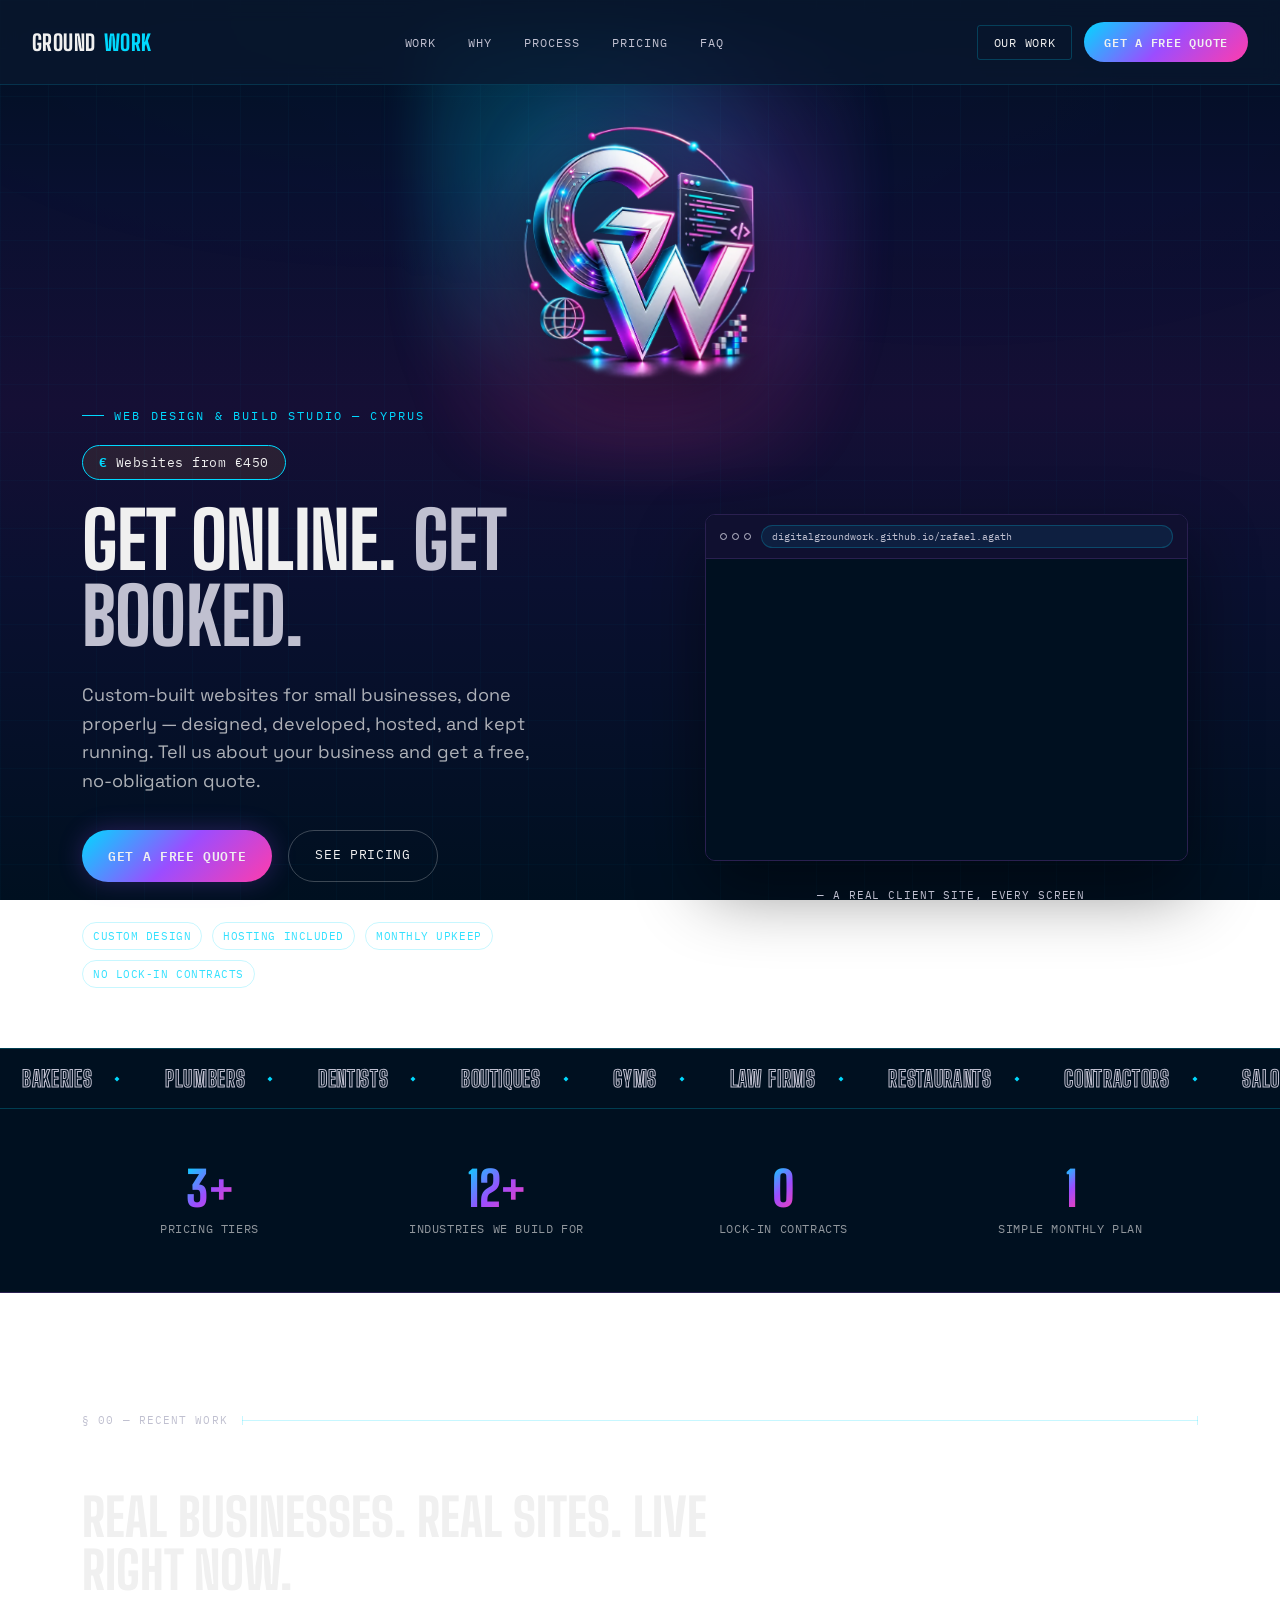
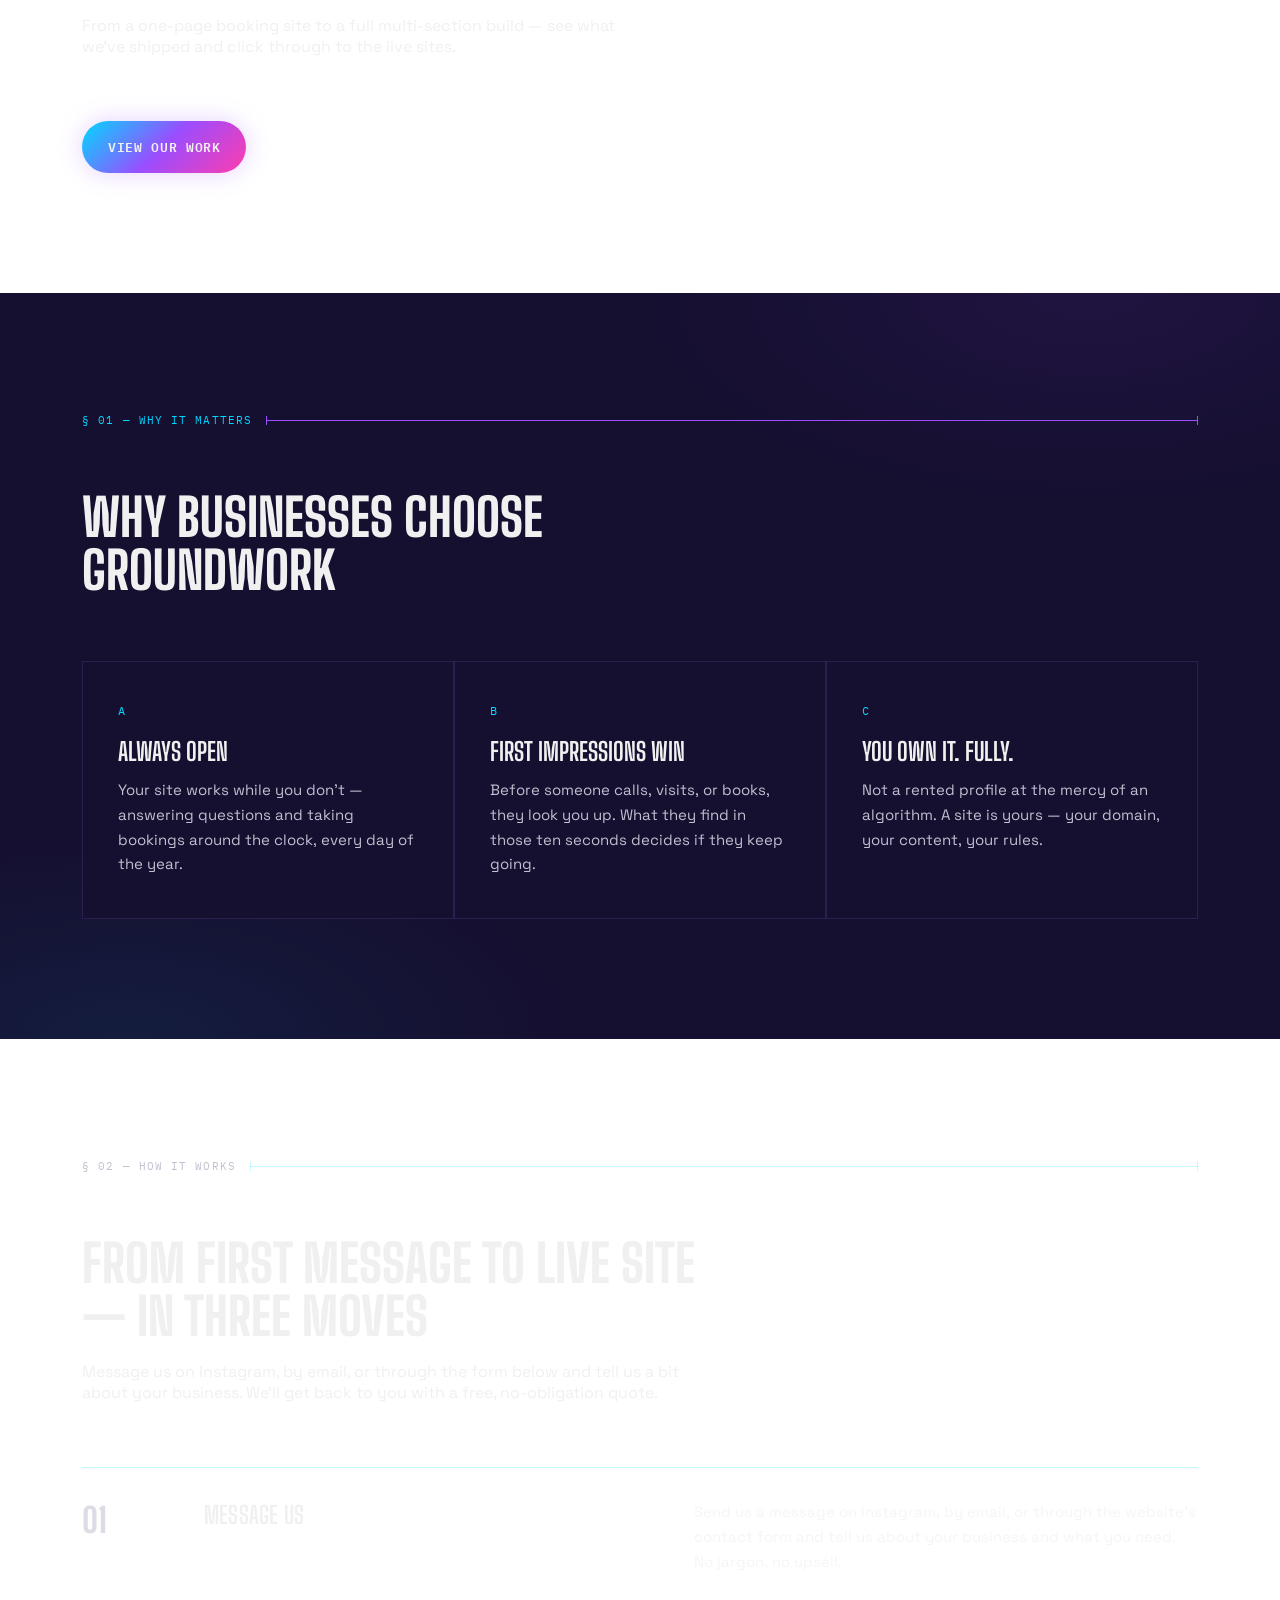
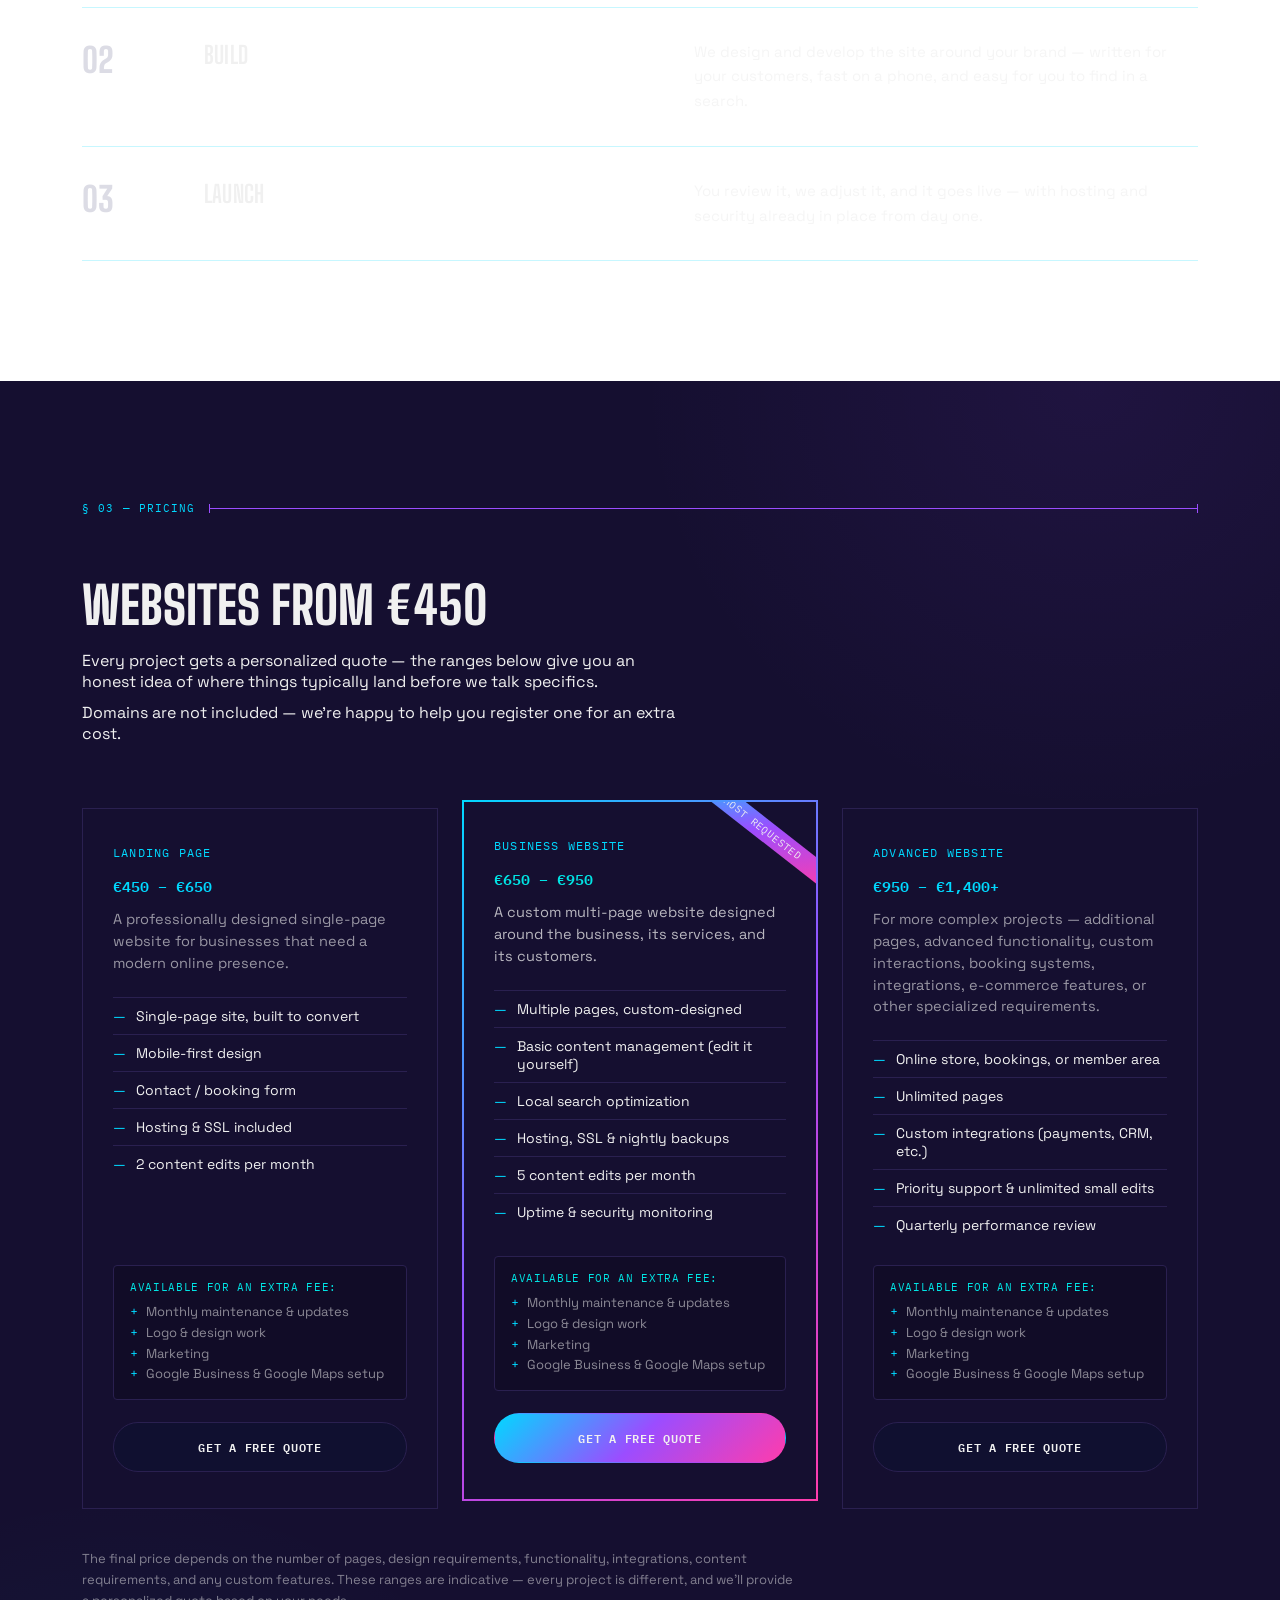
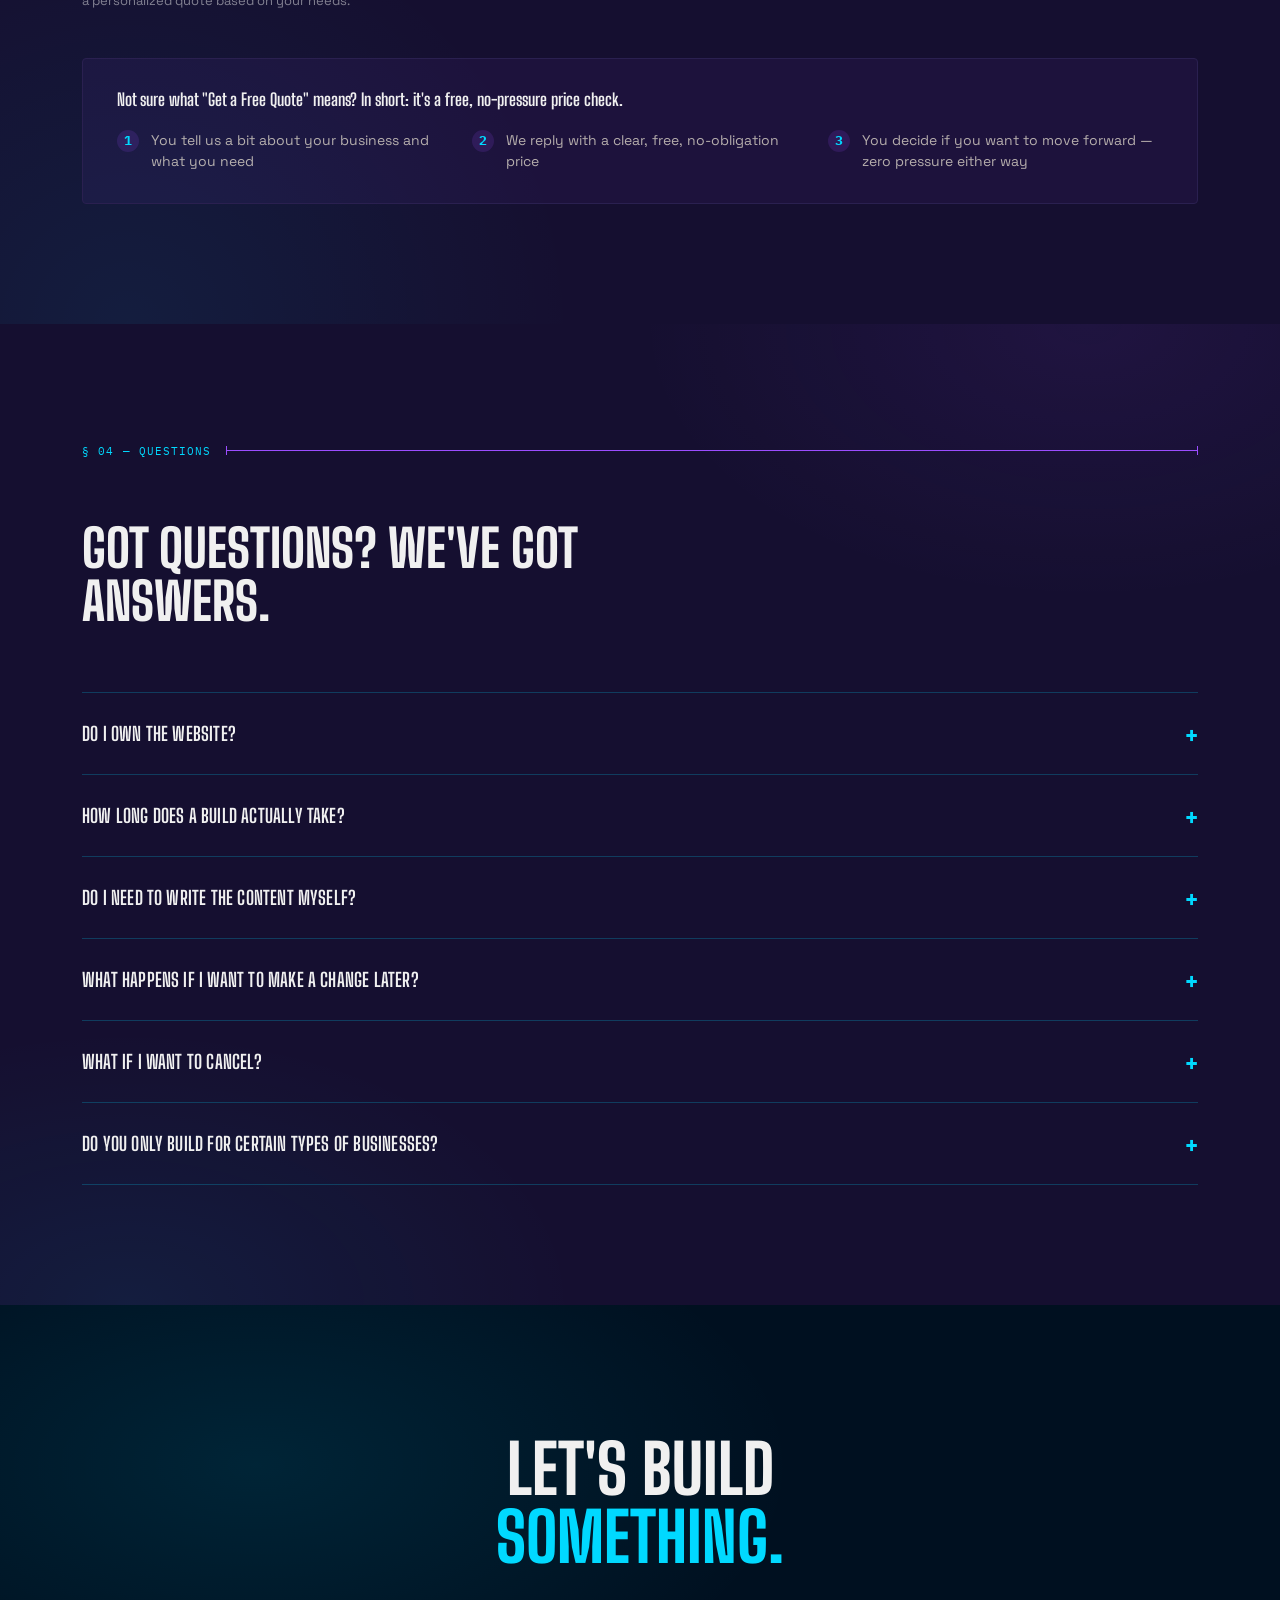
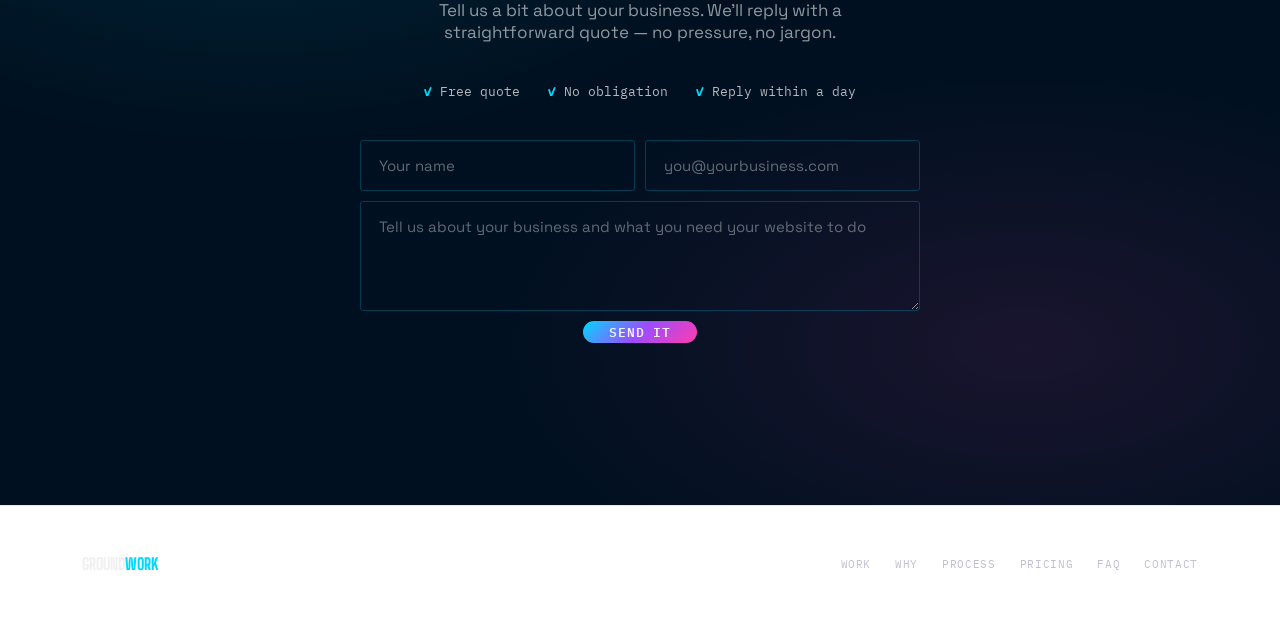
==== commit 3f4ac2c2: "Update index.html" ====
--- a/index.html
+++ b/index.html
@@ -3,1215 +3,1693 @@
 <head>
 <meta charset="UTF-8">
 <meta name="viewport" content="width=device-width, initial-scale=1.0">
-<title>GroundWork Digital — Websites That Make Your Business Stand Out</title>
+<title>Groundwork — Websites, Built Properly</title>
+<meta name="description" content="Groundwork designs, builds, and maintains websites for small businesses — websites from €450, with a personalized quote for every project.">
+<meta name="theme-color" content="#0A1030">
+<meta property="og:type" content="website">
+<meta property="og:title" content="Groundwork — Websites, Built Properly">
+<meta property="og:description" content="We design, build, and maintain websites for businesses who'd rather be running their business than fighting a website builder.">
+<meta name="twitter:card" content="summary">
+<meta name="twitter:title" content="Groundwork — Websites, Built Properly">
+<meta name="twitter:description" content="Custom-built, fully maintained websites for small businesses. Websites from €450, with a personalized quote for every project.">
+<link rel="icon" type="image/png" href="[data-uri]">
 <link rel="preconnect" href="https://fonts.googleapis.com">
-<link href="https://fonts.googleapis.com/css2?family=Space+Grotesk:wght@500;600;700&family=Inter:wght@400;500;600&display=swap" rel="stylesheet">
+<link rel="preconnect" href="https://fonts.gstatic.com" crossorigin>
+<link href="https://fonts.googleapis.com/css2?family=Big+Shoulders+Display:wght@600;700;800;900&family=Space+Grotesk:wght@400;500;600;700&family=IBM+Plex+Mono:wght@400;500;600&display=swap" rel="stylesheet">
 <style>
-  :root{
-    --bg:#001020;
-    --pearl:#0a1230;
-    --pearl-deep:#0d1638;
-    --card:#0d1638;
-    --ink:#f0f0f0;
-    --body-text:#c0c0d0;
-    --cyan:#00d9ff;
-    --turq:#00e5e5;
-    --pink:#ff3cac;
-    --pink-soft:#ff8ed4;
-    --pink-ink:#ff8ed4;
-    --purple:#9b4dff;
-    --purple-deep:#00e5e5;
-    --border:rgba(192,192,208,0.14);
-    --shadow:0 16px 40px rgba(0,0,0,0.35);
-    --gradient: linear-gradient(135deg, #00d9ff 0%, #9b4dff 50%, #ff3cac 100%);
-    --max: 1180px;
-  }
-  *{box-sizing:border-box; margin:0; padding:0;}
+:root{
+    --navy: #101030;
+    --navy-deep: #001020;
+    --blue-line: #C0C0D0;
+    --blue-line-dim: rgba(0,217,255,0.22);
+    --signal: #00D9FF;
+    --signal-bright: #00E5E5;
+    --paper: #150F30;
+    --paper-line: #2A2050;
+    --ink: #F0F0F0;
+    --white: #F0F0F0;
+    --purple: #9B4DFF;
+    --purple-deep: #5B2AA8;
+    --pink: #FF3CAC;
+    --pink-soft: #FF8ED4;
+    --silver: #C0C0D0;
+    --brand-gradient: linear-gradient(135deg, #00D9FF, #9B4DFF, #FF3CAC);
+    --display: 'Big Shoulders Display', sans-serif;
+    --body: 'Space Grotesk', sans-serif;
+    --mono: 'IBM Plex Mono', monospace;
+  }
+
+  *{margin:0;padding:0;box-sizing:border-box;}
+
   html{scroll-behavior:smooth;}
+
   body{
-    background:var(--bg);
-    color:var(--ink);
-    font-family:'Inter',sans-serif;
-    font-weight:400;
+    font-family: var(--body);
+    background: linear-gradient(180deg, #001020 0%, #0A1030 22%, #150F35 45%, #0A1030 65%, #001020 100%);
+    background-attachment: fixed;
+    color: var(--white);
+    overflow-x:hidden;
+  }
+
+  ::selection{background:var(--signal); color:var(--white);}
+
+  a{color:inherit; text-decoration:none;}
+
+  .wrap{
+    max-width: 1180px;
+    margin: 0 auto;
+    padding: 0 32px;
+  }
+
+  /* ---------- blueprint grid background ---------- */
+  .blueprint-bg{
+    position: fixed;
+    inset: 0;
+    z-index: 0;
+    pointer-events:none;
+    background-image:
+      linear-gradient(var(--blue-line-dim) 1px, transparent 1px),
+      linear-gradient(90deg, var(--blue-line-dim) 1px, transparent 1px);
+    background-size: 48px 48px;
+    opacity: 0.12;
+  }
+  .blueprint-bg::after{
+    content:"";
+    position:absolute; inset:0;
+    background:
+      radial-gradient(ellipse 70% 50% at 30% 0%, rgba(0,217,255,0.14), transparent 75%),
+      radial-gradient(ellipse 70% 50% at 75% 10%, rgba(155,77,255,0.12), transparent 75%);
+  }
+
+  section, header, footer{ position:relative; z-index:1; }
+
+  /* ---------- nav ---------- */
+  .nav{
+    position: fixed;
+    top:0; left:0; right:0;
+    z-index: 50;
+    display:flex;
+    align-items:center;
+    justify-content:space-between;
+    padding: 22px 32px;
+    background: rgba(10,24,48,0.72);
+    backdrop-filter: blur(10px);
+    border-bottom: 1px solid rgba(0,217,255,0.15);
+  }
+  .nav-logo{
+    font-family: var(--display);
+    font-weight: 800;
+    font-size: 22px;
+    letter-spacing: 0.02em;
+    display:flex;
+    align-items:center;
+    gap:8px;
+  }
+  .nav-logo span{color:var(--signal);}
+  .nav-links{
+    display:flex;
+    gap: 32px;
+    font-family: var(--mono);
+    font-size: 12px;
+    letter-spacing: 0.08em;
+    text-transform: uppercase;
+    color: var(--blue-line);
+  }
+  .nav-links a{ transition: color .2s ease; }
+  .nav-links a:hover{ color: var(--white); }
+  .nav-cta{
+    font-family: var(--mono);
+    font-size: 12px;
+    letter-spacing: 0.06em;
+    text-transform: uppercase;
+    background: var(--brand-gradient);
+    color: var(--white);
+    padding: 10px 20px;
+    border-radius: 100px;
+    font-weight: 600;
+    transition: transform .2s ease, filter .2s ease;
+    white-space:nowrap;
+  }
+  .nav-cta:hover{ filter: brightness(1.15); transform: translateY(-1px); }
+  .nav-ctas{
+    display:flex;
+    align-items:center;
+    gap: 12px;
+  }
+  .nav-cta-ghost{
+    font-family: var(--mono);
+    font-size: 12px;
+    letter-spacing: 0.06em;
+    text-transform: uppercase;
+    background: transparent;
+    color: var(--ink);
+    border: 1px solid var(--blue-line-dim);
+    padding: 9px 16px;
+    border-radius: 3px;
+    transition: border-color .2s ease, color .2s ease;
+    white-space:nowrap;
+  }
+  .nav-cta-ghost:hover{ border-color: var(--signal); color: var(--signal-bright); }
+  @media (max-width: 860px){ .nav-links{display:none;} }
+
+  /* ---------- interactive 3D logo mark ---------- */
+  .logo3d-wrap{
+    display:flex;
+    justify-content:center;
+    margin: 8px 0 30px;
+  }
+  .logo3d-stage{
+    position:relative;
+    width: 200px;
+    height: 200px;
+    perspective: 900px;
+    touch-action: none;
+    cursor: grab;
+  }
+  .logo3d-stage:active{ cursor: grabbing; }
+  @media (min-width: 700px){
+    .logo3d-stage{ width: 260px; height: 260px; }
+  }
+  .logo3d-glow{
+    position:absolute;
+    inset: -35%;
+    background:
+      radial-gradient(circle at 30% 30%, rgba(0,217,255,0.28), transparent 55%),
+      radial-gradient(circle at 65% 40%, rgba(155,77,255,0.26), transparent 55%),
+      radial-gradient(circle at 50% 70%, rgba(255,60,172,0.24), transparent 60%);
+    filter: blur(24px);
+    pointer-events:none;
+    z-index:0;
+  }
+  .logo3d-obj{
+    position:relative;
+    width:100%;
+    height:100%;
+    transform-style: preserve-3d;
+    will-change: transform;
+    z-index:1;
+  }
+  .logo3d-obj img,
+  .logo3d-obj svg{
+    width:100%;
+    height:100%;
+    object-fit: contain;
+    filter: drop-shadow(0 20px 30px rgba(0,0,0,0.55));
+    user-select:none;
+    -webkit-user-drag:none;
+    pointer-events:none;
+    display:block;
+  }
+
+  /* ---------- hero ---------- */
+  .hero{
+    min-height: 100vh;
+    display:flex;
+    flex-direction:column;
+    justify-content:center;
+    padding-top: 110px;
+    padding-bottom: 60px;
+  }
+  .hero-grid{
+    display:grid;
+    grid-template-columns: 1.05fr 0.95fr;
+    gap: 56px;
+    align-items:center;
+  }
+  @media (max-width: 940px){ .hero-grid{ grid-template-columns: 1fr; } }
+
+  .eyebrow{
+    font-family: var(--mono);
+    font-size: 12px;
+    letter-spacing: 0.18em;
+    text-transform: uppercase;
+    color: var(--signal);
+    display:flex;
+    align-items:center;
+    gap: 10px;
+    margin-bottom: 22px;
+  }
+  .hero-price-badge{
+    display:inline-flex;
+    align-items:center;
+    gap:8px;
+    font-family: var(--mono);
+    font-size: 13px;
+    letter-spacing: 0.04em;
+    color: var(--white);
+    background: rgba(184,134,62,0.14);
+    border: 1px solid var(--signal);
+    padding: 8px 16px;
+    border-radius: 100px;
+    margin-bottom: 22px;
+  }
+  .hero-price-badge::before{ content:"€"; color: var(--signal); font-weight:700; }
+  .eyebrow::before{
+    content:"";
+    width: 22px; height: 1px;
+    background: var(--signal);
+  }
+
+  .hero h1{
+    font-family: var(--display);
+    font-weight: 800;
+    font-size: clamp(42px, 6.2vw, 78px);
+    line-height: 0.98;
+    letter-spacing: -0.01em;
+    text-transform: uppercase;
+    margin-bottom: 26px;
+  }
+  .hero h1 em{
+    font-style:normal;
+    color: var(--blue-line);
+  }
+
+  .hero p.lede{
+    font-size: 18px;
+    line-height: 1.6;
+    color: rgba(240,240,240,0.72);
+    max-width: 480px;
+    margin-bottom: 34px;
+  }
+
+  .hero-ctas{ display:flex; gap:16px; flex-wrap:wrap; margin-bottom: 40px;}
+  .btn-primary{
+    font-family: var(--mono);
+    font-size: 13px;
+    letter-spacing: 0.05em;
+    text-transform: uppercase;
+    background: var(--brand-gradient);
+    color: var(--white);
+    padding: 15px 26px;
+    border-radius: 100px;
+    transition: transform .2s ease, filter .2s ease, box-shadow .2s ease;
+    font-weight: 600;
+    box-shadow: 0 0 24px rgba(155,77,255,0.25);
+  }
+  .btn-primary:hover{ filter: brightness(1.15); transform: translateY(-2px); box-shadow: 0 0 32px rgba(255,60,172,0.35); }
+  .btn-ghost{
+    font-family: var(--mono);
+    font-size: 13px;
+    letter-spacing: 0.05em;
+    text-transform: uppercase;
+    border: 1px solid rgba(240,240,240,0.25);
+    color: var(--white);
+    padding: 15px 26px;
+    border-radius: 100px;
+    transition: border-color .2s ease, color .2s ease;
+  }
+  .btn-ghost:hover{ border-color: var(--signal); color:var(--signal); }
+
+  .hero-tags{
+    display:flex; gap:10px; flex-wrap:wrap;
+    font-family: var(--mono); font-size:11px; letter-spacing:.05em;
+    color: rgba(0,217,255,0.8);
+  }
+  .hero-tags span{
+    border:1px solid var(--blue-line-dim);
+    padding:6px 10px;
+    border-radius: 100px;
+    text-transform:uppercase;
+  }
+
+  /* ---------- hero: live responsive-preview mockup ---------- */
+  .rd-shell{
+    display:flex;
+    flex-direction:column;
+    align-items:center;
+    padding: 30px 10px 10px;
+  }
+  .rd-frame{
+    width: 100%;
+    max-width: 560px;
+    margin: 0 auto;
+    background: var(--navy-deep);
+    border: 1px solid var(--paper-line);
+    border-radius: 10px;
+    overflow: hidden;
+    box-shadow: 0 30px 70px rgba(0,0,0,0.45);
+    animation: rd-resize 9s cubic-bezier(.65,0,.35,1) infinite;
+  }
+  @keyframes rd-resize{
+    0%, 24%   { width: 100%; }
+    36%, 58%  { width: 64%; }
+    70%, 92%  { width: 34%; }
+    100%      { width: 100%; }
+  }
+  .rd-chrome{
+    display:flex;
+    align-items:center;
+    gap: 10px;
+    padding: 10px 14px;
+    background: var(--navy);
+    border-bottom: 1px solid var(--paper-line);
+  }
+  .rd-dots{ display:flex; gap:5px; flex-shrink:0; }
+  .rd-dots span{ width:7px; height:7px; border-radius:50%; border:1.2px solid var(--blue-line); }
+  .rd-url{
+    flex:1;
+    font-family: var(--mono);
+    font-size: 10px;
+    color: var(--blue-line);
+    background: rgba(0,217,255,0.08);
+    border: 1px solid var(--blue-line-dim);
+    border-radius: 100px;
+    padding: 4px 10px;
+    overflow:hidden;
+    white-space:nowrap;
+    text-overflow:ellipsis;
+  }
+  .rd-body{
+    padding: 0;
+  }
+  .rd-body-live .browser-body{
+    aspect-ratio: 16 / 10;
+    background: var(--navy-deep);
+  }
+
+  .rd-caption{
+    margin-top: 22px;
+    display:flex;
+    align-items:baseline;
+    gap: 10px;
+    font-family: var(--mono);
+    text-transform: uppercase;
+  }
+  .rd-caption-label{ position:relative; font-size:12px; letter-spacing:0.1em; color: var(--white); height:16px; }
+  .rd-caption-label span{ position:absolute; left:0; top:0; white-space:nowrap; opacity:0; }
+  .rd-caption-label .lbl-desktop{ animation: rd-lbl-desktop 9s infinite; }
+  .rd-caption-label .lbl-tablet{ animation: rd-lbl-tablet 9s infinite; }
+  .rd-caption-label .lbl-mobile{ animation: rd-lbl-mobile 9s infinite; }
+  @keyframes rd-lbl-desktop{ 0%,20% {opacity:1;} 26%,100% {opacity:0;} }
+  @keyframes rd-lbl-tablet{ 0%,30% {opacity:0;} 38%,54% {opacity:1;} 62%,100% {opacity:0;} }
+  @keyframes rd-lbl-mobile{ 0%,64% {opacity:0;} 72%,88% {opacity:1;} 96%,100% {opacity:0;} }
+  .rd-caption-dim{ font-size:11px; letter-spacing:0.08em; color: var(--blue-line); }
+
+  /* ---------- marquee ---------- */
+  .marquee-strip{
+    border-top: 1px solid var(--blue-line-dim);
+    border-bottom: 1px solid var(--blue-line-dim);
+    padding: 16px 0;
+    background: var(--navy-deep);
+    overflow:hidden;
+    white-space:nowrap;
+  }
+  .marquee-track{
+    display:inline-flex;
+    animation: scrollleft 32s linear infinite;
+  }
+  .marquee-strip:hover .marquee-track{ animation-play-state: paused; }
+  .marquee-track span{
+    font-family: var(--display);
+    font-weight: 700;
+    font-size: 22px;
+    text-transform: uppercase;
+    letter-spacing: 0.03em;
+    color: transparent;
+    -webkit-text-stroke: 1px var(--blue-line);
+    padding: 0 22px;
+    display:inline-flex;
+    align-items:center;
+    gap: 22px;
+  }
+  .marquee-track span::after{
+    content:"◆";
+    font-size:10px;
+    color: var(--signal);
+    -webkit-text-stroke: 0;
+  }
+  @keyframes scrollleft{ from{ transform:translateX(0);} to{ transform:translateX(-50%);} }
+
+  /* ---------- stats strip ---------- */
+  .stats-strip{
+    background: var(--navy-deep);
+    border-bottom: 1px solid var(--paper-line);
+    padding: 56px 0;
+  }
+  .stats-grid{
+    display:grid;
+    grid-template-columns: repeat(4, 1fr);
+    gap: 32px;
+    text-align:center;
+  }
+  @media (max-width: 780px){
+    .stats-grid{ grid-template-columns: repeat(2, 1fr); row-gap: 44px; }
+  }
+  .stat-item{
+    display:flex;
+    flex-direction:column;
+    align-items:center;
+    gap: 8px;
+  }
+  .stat-num{
+    font-family: var(--display);
+    font-weight: 800;
+    font-size: clamp(32px, 4.4vw, 48px);
+    background: var(--brand-gradient);
+    -webkit-background-clip: text;
+    background-clip: text;
+    color: transparent;
+    line-height: 1;
+  }
+  .stat-label{
+    font-family: var(--mono);
+    font-size: 12px;
+    letter-spacing: 0.05em;
+    text-transform: uppercase;
+    color: rgba(240,240,240,0.6);
+  }
+
+  /* ---------- section basics ---------- */
+  .section{ padding: 120px 0; }
+  .section-paper{
+    background:
+      radial-gradient(ellipse 50% 40% at 85% 0%, rgba(155,77,255,0.08), transparent 70%),
+      radial-gradient(ellipse 50% 40% at 10% 100%, rgba(0,217,255,0.07), transparent 70%),
+      var(--paper);
+    color: var(--ink);
+  }
+
+  .section-head{ max-width: 640px; margin-bottom: 64px; }
+  .section-head .eyebrow{ color: var(--signal); }
+  .section-paper .eyebrow{ color:#00D9FF; }
+  .section-paper .eyebrow::before{ background:#00D9FF; }
+  .section-head h2{
+    font-family: var(--display);
+    font-weight: 800;
+    font-size: clamp(32px, 4.4vw, 52px);
+    text-transform: uppercase;
+    line-height: 1.02;
+  }
+
+  /* dimension divider */
+  .dim-divider{
+    display:flex; align-items:center; gap:14px;
+    margin: 0 0 64px 0;
+    font-family: var(--mono);
+    font-size: 11px;
+    letter-spacing: 0.1em;
+    text-transform:uppercase;
+    color: var(--blue-line);
+  }
+  .section-paper .dim-divider{ color:#00D9FF; }
+  .dim-divider .dim-line{
+    flex:1;
+    height:1px;
+    background: var(--blue-line-dim);
+    position:relative;
+    transform: scaleX(0);
+    transform-origin: left;
+    transition: transform 1s cubic-bezier(.4,0,.2,1);
+  }
+  .section-paper .dim-divider .dim-line{ background:#9B4DFF; }
+  .dim-divider.in-view .dim-line{ transform: scaleX(1); }
+  .dim-divider .dim-line::before, .dim-divider .dim-line::after{
+    content:""; position:absolute; top:-4px; width:1px; height:9px; background:inherit;
+  }
+  .dim-divider .dim-line::before{ left:0; }
+  .dim-divider .dim-line::after{ right:0; }
+
+  /* reveal-on-scroll */
+  .reveal{
+    opacity:0;
+    transform: translateY(28px);
+    transition: opacity .7s cubic-bezier(.4,0,.2,1), transform .7s cubic-bezier(.4,0,.2,1);
+  }
+  .reveal.in-view{ opacity:1; transform:none; }
+  .reveal-delay-1{ transition-delay: .08s; }
+  .reveal-delay-2{ transition-delay: .16s; }
+  .reveal-delay-3{ transition-delay: .24s; }
+  .reveal-delay-4{ transition-delay: .32s; }
+
+  /* ---------- work / live embed ---------- */
+  .work-layout{
+    display:grid;
+    grid-template-columns: 1fr 1.3fr;
+    gap: 56px;
+    align-items:start;
+  }
+  @media (max-width: 900px){ .work-layout{ grid-template-columns: 1fr; } }
+
+  .work-copy .client-tag{
+    font-family: var(--mono);
+    font-size: 12px;
+    letter-spacing: 0.08em;
+    text-transform: uppercase;
+    color: var(--signal);
+    margin-bottom: 14px;
+  }
+  .work-copy h3{
+    font-family: var(--display);
+    font-weight: 800;
+    font-size: 34px;
+    text-transform: uppercase;
+    margin-bottom: 18px;
+    line-height:1.02;
+  }
+  .work-copy p{
+    color: rgba(240,240,240,0.65);
+    font-size: 15.5px;
+    line-height: 1.7;
+    margin-bottom: 22px;
+    max-width: 420px;
+  }
+  .work-stats{
+    display:flex;
+    gap: 28px;
+    margin-bottom: 28px;
+    flex-wrap:wrap;
+  }
+  .work-stats div{
+    font-family: var(--mono);
+    font-size: 11px;
+    letter-spacing:0.06em;
+    text-transform:uppercase;
+    color: var(--blue-line);
+  }
+  .work-stats div b{
+    display:block;
+    font-family: var(--display);
+    font-size: 22px;
+    color: var(--white);
+    text-transform:none;
+    letter-spacing:0;
+  }
+
+  .browser-frame{
+    background: var(--navy-deep);
+    border: 1px solid var(--blue-line-dim);
+    border-radius: 10px;
+    overflow: hidden;
+    box-shadow: 0 30px 70px rgba(0,0,0,0.45);
+  }
+  .browser-chrome{
+    display:flex;
+    align-items:center;
+    gap: 14px;
+    padding: 12px 16px;
+    background: var(--navy);
+    border-bottom: 1px solid var(--blue-line-dim);
+  }
+  .browser-dots{ display:flex; gap:7px; }
+  .browser-dots span{
+    width:10px; height:10px; border-radius:50%;
+    border: 1.4px solid var(--blue-line);
+  }
+  .browser-url{
+    flex:1;
+    font-family: var(--mono);
+    font-size: 11.5px;
+    color: var(--blue-line);
+    background: rgba(0,217,255,0.08);
+    border: 1px solid var(--blue-line-dim);
+    border-radius: 100px;
+    padding: 6px 14px;
+    overflow:hidden;
+    text-overflow:ellipsis;
+    white-space:nowrap;
+  }
+  .browser-open{
+    font-family: var(--mono);
+    font-size: 10.5px;
+    letter-spacing:0.05em;
+    text-transform:uppercase;
+    color: var(--signal);
+    white-space:nowrap;
+  }
+  .browser-open:hover{ color: var(--signal-bright); }
+  .browser-body{
+    position:relative;
+    width:100%;
+    aspect-ratio: 16 / 10;
+    background: var(--navy-deep);
+  }
+  .browser-body iframe{
+    position:absolute; inset:0;
+    width:100%; height:100%;
+    border:0;
+  }
+  .frame-fallback{
+    display:none;
+    position:absolute; inset:0;
+    flex-direction:column;
+    align-items:center;
+    justify-content:center;
+    gap: 18px;
+    text-align:center;
+    padding: 30px;
+    background: var(--navy);
+  }
+  .frame-fallback.show{ display:flex; }
+  .frame-fallback p{
+    font-family: var(--mono);
+    font-size: 13px;
+    color: var(--blue-line);
+    max-width: 260px;
+    line-height:1.6;
+  }
+
+  /* ---------- why grid ---------- */
+  .why-grid{
+    display:grid;
+    grid-template-columns: repeat(3, 1fr);
+    gap: 2px;
+    background: var(--paper-line);
+    border: 1px solid var(--paper-line);
+  }
+  @media (max-width: 800px){ .why-grid{ grid-template-columns: 1fr; } }
+  .why-card{
+    background: var(--paper);
+    padding: 40px 34px;
+    border: 1px solid transparent;
+    transition: border-color .3s ease, transform .3s ease;
+  }
+  .why-card:hover{
+    border-color: rgba(0,217,255,0.35);
+    transform: translateY(-4px);
+  }
+  .why-card .num{
+    font-family: var(--mono);
+    font-size: 12px;
+    color:#00D9FF;
+    margin-bottom: 18px;
+    letter-spacing: 0.08em;
+  }
+  .why-card h3{
+    font-family: var(--display);
+    font-size: 25px;
+    font-weight: 700;
+    text-transform: uppercase;
+    margin-bottom: 12px;
+  }
+  .why-card p{
+    font-size: 15px;
+    line-height: 1.65;
+    color: #C0C0D0;
+  }
+
+  /* ---------- diy comparison ---------- */
+  .diy-table{
+    display:grid;
+    grid-template-columns: 1fr 1fr;
+    gap: 2px;
+    background: var(--blue-line-dim);
+    border: 1px solid var(--blue-line-dim);
+  }
+  @media (max-width: 760px){ .diy-table{ grid-template-columns: 1fr; } }
+  .diy-col{
+    background: var(--navy);
+    padding: 34px 30px;
+  }
+  .diy-col.diy-them{ opacity:0.75; }
+  .diy-col.diy-us{ background: rgba(155,77,255,0.06); }
+  .diy-col h3{
+    font-family: var(--display);
+    font-weight: 800;
+    font-size: 20px;
+    text-transform: uppercase;
+    margin-bottom: 20px;
+    letter-spacing:0.02em;
+  }
+  .diy-col.diy-us h3{ color: var(--signal-bright); }
+  .diy-col ul{ list-style:none; }
+  .diy-col li{
+    font-size: 14.5px;
+    line-height:1.6;
+    padding: 10px 0;
+    border-top: 1px solid var(--blue-line-dim);
+    color: rgba(240,240,240,0.7);
+    display:flex; gap:10px;
+  }
+  .diy-col li:first-of-type{ border-top:none; }
+  .diy-col.diy-them li::before{ content:"—"; color: var(--blue-line); }
+  .diy-col.diy-us li::before{ content:"✓"; color: var(--signal); font-weight:700; }
+
+  /* ---------- testimonials ---------- */
+  .testi-grid{
+    display:grid;
+    grid-template-columns: repeat(2, 1fr);
+    gap: 24px;
+  }
+  @media (max-width: 800px){ .testi-grid{ grid-template-columns: 1fr; } }
+  .testi-card{
+    background: #150F30;
+    border: 1px solid var(--paper-line);
+    padding: 34px 30px;
+  }
+  .testi-quote{
+    font-family: var(--body);
+    font-size: 16.5px;
+    line-height: 1.65;
+    color: var(--ink);
+    margin-bottom: 22px;
+  }
+  .testi-quote::before{ content:"“"; color: var(--signal); }
+  .testi-quote::after{ content:"”"; color: var(--signal); }
+  .testi-who{
+    font-family: var(--mono);
+    font-size: 12px;
+    letter-spacing: 0.06em;
+    text-transform: uppercase;
+    color: #00D9FF;
+  }
+  .testi-who b{ display:block; color: var(--ink); font-family: var(--body); font-size:14px; text-transform:none; letter-spacing:0; margin-bottom:2px; }
+
+  /* ---------- faq ---------- */
+  .faq-list{ display:flex; flex-direction:column; }
+  .faq-item{
+    border-top: 1px solid var(--blue-line-dim);
+    padding: 6px 0;
+  }
+  .faq-item:last-child{ border-bottom: 1px solid var(--blue-line-dim); }
+  .faq-item summary{
+    list-style:none;
+    cursor:pointer;
+    display:flex;
+    align-items:center;
+    justify-content:space-between;
+    gap: 20px;
+    padding: 20px 0;
+    font-family: var(--display);
+    font-weight: 700;
+    font-size: 19px;
+    text-transform: uppercase;
+    letter-spacing:0.01em;
+  }
+  .faq-item summary::-webkit-details-marker{ display:none; }
+  .faq-item summary::after{
+    content:"+";
+    font-family: var(--mono);
+    font-size: 22px;
+    color: var(--signal);
+    flex-shrink:0;
+    transition: transform .25s ease;
+  }
+  .faq-item[open] summary::after{ transform: rotate(45deg); }
+  .faq-item .faq-a{
+    font-size: 15px;
+    line-height:1.7;
+    color: rgba(240,240,240,0.65);
+    max-width: 640px;
+    padding-bottom: 26px;
+  }
+
+  /* ---------- process ---------- */
+  .process-list{ display:flex; flex-direction:column; }
+  .process-item{
+    display:grid;
+    grid-template-columns: 90px 1fr 1.1fr;
+    gap: 32px;
+    padding: 32px 0;
+    border-top: 1px solid var(--blue-line-dim);
+    align-items:start;
+  }
+  .process-item:last-child{ border-bottom: 1px solid var(--blue-line-dim); }
+  @media (max-width: 760px){ .process-item{ grid-template-columns: 50px 1fr; } .process-item .process-note{ grid-column: 2 / 3; } }
+  .process-item .step-num{
+    font-family: var(--display);
+    font-weight: 800;
+    font-size: 34px;
+    color: var(--blue-line);
+    opacity:0.55;
+  }
+  .process-item h3{
+    font-family: var(--display);
+    font-weight: 700;
+    font-size: 24px;
+    text-transform: uppercase;
+    letter-spacing:0.01em;
+  }
+  .process-item .process-note{
+    font-size: 15px;
     line-height:1.65;
-    -webkit-font-smoothing:antialiased;
-    overflow-x:hidden;
-  }
-  h1,h2,h3,h4{
-    font-family:'Space Grotesk',sans-serif;
-    font-weight:600;
-    letter-spacing:-0.01em;
-    line-height:1.15;
-  }
-  a{color:inherit; text-decoration:none;}
-  img{max-width:100%; display:block;}
-  .wrap{max-width:var(--max); margin:0 auto; padding:0 28px;}
-  section{padding:120px 0;}
-  @media (max-width:768px){ section{padding:72px 0;} }
-
-  ::selection{ background:var(--purple); color:#fff; }
-  :focus-visible{ outline:2px solid var(--turq); outline-offset:3px; border-radius:4px; }
-  @media (prefers-reduced-motion: reduce){
-    *{animation-duration:0.001ms !important; animation-iteration-count:1 !important; transition-duration:0.001ms !important; scroll-behavior:auto !important;}
-    #ambientBg, #mouseLight{ display:none !important; }
-  }
-
-  /* ---------- Scroll progress ---------- */
-  #scrollProgress{
-    position:fixed; top:0; left:0; height:3px; width:0%; z-index:200;
-    background:var(--gradient); pointer-events:none;
-    box-shadow:0 0 12px rgba(0,217,255,0.5);
-  }
-
-  /* ---------- Ambient animated background ---------- */
-  #ambientBg{
-    position:fixed; inset:0; z-index:0; overflow:hidden; pointer-events:none;
-  }
-  #ambientBg .blob{
-    position:absolute; border-radius:50%; filter:blur(90px); opacity:0.35;
-    will-change:transform;
-  }
-  #ambientBg .blob-cyan{
-    width:640px; height:640px; top:-160px; left:-120px;
-    background:radial-gradient(circle, rgba(0,217,255,0.55), transparent 70%);
-    animation:drift1 26s ease-in-out infinite;
-  }
-  #ambientBg .blob-purple{
-    width:720px; height:720px; bottom:-220px; right:-160px;
-    background:radial-gradient(circle, rgba(155,77,255,0.5), transparent 70%);
-    animation:drift2 32s ease-in-out infinite;
-  }
-  #ambientBg .blob-pink{
-    width:420px; height:420px; top:40%; left:60%;
-    background:radial-gradient(circle, rgba(255,60,172,0.35), transparent 70%);
-    animation:drift3 22s ease-in-out infinite;
-  }
-  #ambientBg .grid{
-    position:absolute; inset:0;
-    background-image:radial-gradient(rgba(192,192,208,0.10) 1px, transparent 1px);
-    background-size:34px 34px;
-    -webkit-mask-image:radial-gradient(ellipse at 50% 0%, rgba(0,0,0,0.5), transparent 70%);
-            mask-image:radial-gradient(ellipse at 50% 0%, rgba(0,0,0,0.5), transparent 70%);
-  }
-  @keyframes drift1{
-    0%,100%{ transform:translate(0,0) scale(1); }
-    50%{ transform:translate(60px,40px) scale(1.08); }
-  }
-  @keyframes drift2{
-    0%,100%{ transform:translate(0,0) scale(1); }
-    50%{ transform:translate(-50px,-60px) scale(1.06); }
-  }
-  @keyframes drift3{
-    0%,100%{ transform:translate(0,0) scale(1); opacity:0.35; }
-    50%{ transform:translate(-40px,30px) scale(1.15); opacity:0.5; }
-  }
-
-  /* ---------- Mouse-follow light ---------- */
-  #mouseLight{
-    position:fixed; top:0; left:0; width:600px; height:600px; z-index:1;
-    pointer-events:none; border-radius:50%;
-    background:radial-gradient(circle, rgba(0,217,255,0.10), rgba(155,77,255,0.07) 40%, transparent 70%);
-    transform:translate(-50%,-50%);
-    opacity:0; transition:opacity 400ms ease;
-    filter:blur(6px);
-  }
-  #mouseLight.active{ opacity:1; }
-  @media (max-width:900px), (pointer:coarse){
-    #mouseLight{ display:none; }
-  }
-
-  /* ---------- Ticker ---------- */
-  .ticker{
-    overflow:hidden; white-space:nowrap;
-    padding:18px 0; border-top:1px solid var(--border); border-bottom:1px solid var(--border);
-    background:var(--pearl);
-  }
-  .ticker-track{ display:flex; width:max-content; animation:tickerScroll 32s linear infinite; }
-  .ticker:hover .ticker-track{ animation-play-state:paused; }
-  .ticker-group{ display:flex; align-items:center; flex-shrink:0; }
-  .ticker-group span{
-    font-family:'Space Grotesk',sans-serif; font-weight:600; font-size:15px;
-    color:var(--body-text); padding:0 26px;
-  }
-  .ticker-group span.dot{ color:var(--cyan); padding:0; font-size:8px; }
-  @keyframes tickerScroll{ from{ transform:translateX(0); } to{ transform:translateX(-50%); } }
-  @media (max-width:600px){ .ticker-group span{ font-size:13px; padding:0 18px; } }
-
-  /* ---------- Custom cursor ---------- */
-  body.custom-cursor, body.custom-cursor a, body.custom-cursor button{ cursor:none; }
-  #customCursor{
-    position:fixed; top:0; left:0; width:8px; height:8px; border-radius:50%;
-    background:var(--cyan);
-    box-shadow:0 0 8px 2px rgba(0,217,255,0.75), 0 0 20px 6px rgba(155,77,255,0.4);
-    pointer-events:none; z-index:9999; transform:translate(-50%,-50%);
-    will-change:transform; transition:width 160ms ease, height 160ms ease, box-shadow 160ms ease;
-    opacity:0;
-  }
-  #customCursor.active{ opacity:1; }
-  #customCursor.grow{ width:26px; height:26px; box-shadow:0 0 10px 3px rgba(0,217,255,0.5), 0 0 26px 8px rgba(255,60,172,0.3); }
-  @media (max-width:900px), (pointer:coarse){ #customCursor{ display:none !important; } }
-  @media (prefers-reduced-motion: reduce){ #customCursor{ display:none !important; } body.custom-cursor{ cursor:auto; } }
-
-  main, header, footer{ position:relative; z-index:2; }
-
-  /* ---------- Buttons ---------- */
-  .btn{
-    display:inline-flex; align-items:center; justify-content:center; gap:8px;
-    font-family:'Inter',sans-serif; font-weight:600; font-size:15px;
-    padding:15px 30px; border-radius:10px; cursor:pointer;
-    border:1px solid transparent; transition:transform 260ms ease, box-shadow 260ms ease, background 260ms ease, border-color 260ms ease, color 260ms ease;
-    white-space:nowrap; position:relative;
-  }
-  .btn .arrow{ display:inline-block; transition:transform 300ms cubic-bezier(0.16,1,0.3,1); }
-  .btn:hover .arrow{ transform:translateX(4px); }
-  .btn-primary{
-    background:var(--gradient);
-    background-size:180% 180%;
-    background-position:0% 50%;
-    color:#04040c;
-  }
-  .btn-primary:hover{ background-position:100% 50%; box-shadow:0 10px 34px rgba(155,77,255,0.4), 0 0 24px rgba(0,217,255,0.25); transform:translateY(-2px); }
-  .btn-ghost{
-    background:rgba(240,240,240,0.03); color:var(--ink);
-    border:1px solid var(--border);
-    isolation:isolate;
-  }
-  .btn-ghost::before{
-    content:''; position:absolute; inset:0; border-radius:10px; padding:1px;
-    background:var(--gradient); opacity:0; transition:opacity 300ms ease; z-index:-1;
-    -webkit-mask:linear-gradient(#fff 0 0) content-box, linear-gradient(#fff 0 0);
-    -webkit-mask-composite:xor; mask-composite:exclude;
-  }
-  .btn-ghost:hover{ border-color:transparent; transform:translateY(-2px); box-shadow:0 8px 26px rgba(0,217,255,0.15); }
-  .btn-ghost:hover::before{ opacity:1; }
-
-  /* ---------- Nav ---------- */
-  header{
-    position:fixed; top:0; left:0; right:0; z-index:100;
-    padding:22px 0;
-    transition:padding 320ms ease, background 320ms ease, backdrop-filter 320ms ease;
-  }
-  header::after{
-    content:''; position:absolute; left:0; right:0; bottom:0; height:1px;
-    background:var(--gradient); opacity:0; transition:opacity 400ms ease;
-  }
-  header.scrolled::after{ opacity:0.4; }
-  header.scrolled{
-    padding:12px 0;
-    background:rgba(0,16,32,0.78);
-    backdrop-filter:blur(14px);
-    -webkit-backdrop-filter:blur(14px);
-    box-shadow:0 8px 30px rgba(0,0,0,0.30);
-  }
-  nav{ display:flex; align-items:center; justify-content:space-between; }
-  .brand{ display:flex; align-items:center; gap:10px; font-family:'Space Grotesk'; font-weight:600; font-size:19px; }
-  .brand img{ height:38px; width:auto; transition:height 320ms ease, filter 320ms ease; }
-  .brand:hover img{ filter:drop-shadow(0 0 14px rgba(0,217,255,0.55)); }
-  header.scrolled .brand img{ height:32px; }
-  .nav-links{ display:flex; gap:34px; font-size:15px; font-weight:500; color:var(--body-text); }
-  .nav-links a{ transition:color 200ms ease; position:relative; }
-  .nav-links a:hover{ color:var(--ink); }
-  .nav-cta{ display:flex; align-items:center; gap:24px; }
-  .nav-cta .btn{ padding:11px 22px; font-size:14px; }
-  .hamburger{ display:none; flex-direction:column; gap:5px; cursor:pointer; background:none; border:none; padding:8px; }
-  .hamburger span{ width:24px; height:2px; background:var(--ink); display:block; transition:transform 260ms ease, opacity 260ms ease; }
-  .mobile-menu{
-    display:none; position:fixed; inset:0; background:var(--bg); z-index:99;
-    flex-direction:column; align-items:center; justify-content:center; gap:32px;
-    font-family:'Space Grotesk'; font-size:26px;
-    opacity:0; visibility:hidden; transition:opacity 300ms ease;
-  }
-  .mobile-menu.open{ opacity:1; visibility:visible; }
-  @media (max-width:900px){
-    .nav-links{ display:none; }
-    .nav-cta .btn-ghost{ display:none; }
-    .hamburger{ display:flex; }
-    .mobile-menu{ display:flex; }
-  }
-
-  /* ---------- Hero ---------- */
-  .hero{
-    padding:190px 0 120px;
+    color: rgba(240,240,240,0.65);
+  }
+
+  /* ---------- pricing ---------- */
+  .pricing-grid{
+    display:grid;
+    grid-template-columns: repeat(3, 1fr);
+    gap: 24px;
+  }
+  @media (max-width: 940px){ .pricing-grid{ grid-template-columns: 1fr; } }
+  .price-card{
+    background: #150F30;
+    border: 1px solid var(--paper-line);
+    padding: 36px 30px;
+    display:flex;
+    flex-direction:column;
     position:relative;
     overflow:hidden;
-  }
-  .hero .wrap{
-    display:grid; grid-template-columns:1.05fr 0.95fr; gap:40px; align-items:center;
-  }
-  .hero-copy{
-    opacity:0; filter:blur(6px); transform:translateY(14px);
-    animation:heroIn 1100ms cubic-bezier(0.16,1,0.3,1) 150ms forwards;
-  }
-  .hero-visual{ animation:heroIn 1300ms cubic-bezier(0.16,1,0.3,1) 300ms forwards; opacity:0; filter:blur(6px); transform:translateY(14px); }
-  @keyframes heroIn{
-    to{ opacity:1; filter:blur(0px); transform:translateY(0); }
-  }
-  .eyebrow-note{
-    display:inline-flex; align-items:center; gap:10px;
-    font-size:14px; color:var(--body-text); font-weight:500;
-    border:1px solid var(--border); padding:8px 16px; border-radius:100px;
-    margin-bottom:28px;
-  }
-  .eyebrow-note strong{ color:var(--pink-ink); font-weight:600; }
-  .hero h1{
-    font-size:68px; margin-bottom:24px; color:var(--ink);
-  }
-  .hero h1 span{
-    background:var(--gradient); -webkit-background-clip:text; background-clip:text; color:transparent;
-  }
-  .hero p.lead{
-    font-size:19px; color:var(--body-text); max-width:520px; margin-bottom:38px;
-  }
-  .hero-ctas{ display:flex; gap:16px; flex-wrap:wrap; }
-  .hero-visual{ position:relative; display:flex; align-items:center; justify-content:center; }
-  .hero-visual .glow{
-    position:absolute; width:560px; height:560px; border-radius:50%;
-    background:radial-gradient(circle, rgba(0,217,255,0.24) 0%, rgba(155,77,255,0.20) 45%, rgba(255,60,172,0.0) 72%);
-    filter:blur(14px);
-    animation:pulse 9s ease-in-out infinite;
-  }
-  @keyframes pulse{
-    0%,100%{ transform:scale(1); opacity:0.9; }
-    50%{ transform:scale(1.08); opacity:1; }
-  }
-  .hero-visual img{
-    width:min(440px, 88%);
-    position:relative; z-index:2;
-    animation:float 7s ease-in-out infinite;
-    filter:drop-shadow(0 30px 60px rgba(0,0,0,0.55));
-  }
-  @keyframes float{
-    0%,100%{ transform:translateY(0px) rotate(0deg); }
-    50%{ transform:translateY(-16px) rotate(0.6deg); }
-  }
-  @media (max-width:900px){
-    .hero{ padding:150px 0 72px; }
-    .hero .wrap{ grid-template-columns:1fr; text-align:center; }
-    .hero h1{ font-size:42px; }
-    .hero p.lead{ margin-left:auto; margin-right:auto; }
-    .hero-ctas{ justify-content:center; }
-    .hero-visual{ margin-top:20px; order:-1; }
-    .hero-visual img{ width:260px; }
-    .hero-visual .glow{ width:320px; height:320px; }
-  }
-
-  /* ---------- Value strip ---------- */
-  .strip{
-    padding:44px 0;
-    background:var(--pearl);
-    border-top:1px solid var(--border);
-    border-bottom:1px solid var(--border);
-  }
-  .strip .wrap{
-    display:flex; justify-content:space-between; flex-wrap:wrap; gap:28px;
-  }
-  .strip-item{
-    display:flex; align-items:center; gap:10px;
-    font-size:15px; font-weight:500; color:var(--body-text);
-    transition:color 220ms ease;
-  }
-  .strip-item svg{ width:18px; height:18px; stroke:var(--cyan); flex-shrink:0; }
-  .strip-item:hover{ color:var(--ink); }
-
-  /* ---------- Reveal ---------- */
-  .reveal{ opacity:0; transform:translateY(18px); transition:opacity 700ms cubic-bezier(0.16,1,0.3,1), transform 700ms cubic-bezier(0.16,1,0.3,1); }
-  .reveal.in{ opacity:1; transform:translateY(0); }
-  .services-grid .service-card:nth-child(1){ transition-delay:0ms; }
-  .services-grid .service-card:nth-child(2){ transition-delay:70ms; }
-  .services-grid .service-card:nth-child(3){ transition-delay:140ms; }
-  .services-grid .service-card:nth-child(4){ transition-delay:210ms; }
-  .services-grid .service-card:nth-child(5){ transition-delay:280ms; }
-  .services-grid .service-card:nth-child(6){ transition-delay:350ms; }
-  .services-grid .service-card:nth-child(7){ transition-delay:420ms; }
-  .services-grid .service-card:nth-child(8){ transition-delay:490ms; }
-  .pricing-grid .price-card:nth-child(1){ transition-delay:0ms; }
-  .pricing-grid .price-card:nth-child(2){ transition-delay:120ms; }
-  .pricing-grid .price-card:nth-child(3){ transition-delay:240ms; }
-  .portfolio-grid .project-card:nth-child(1){ transition-delay:0ms; }
-  .portfolio-grid .project-card:nth-child(2){ transition-delay:120ms; }
-  .portfolio-grid .project-card:nth-child(3){ transition-delay:240ms; }
-  .steps .step:nth-child(1){ transition-delay:0ms; }
-  .steps .step:nth-child(2){ transition-delay:120ms; }
-  .steps .step:nth-child(3){ transition-delay:240ms; }
-  .steps .step:nth-child(4){ transition-delay:360ms; }
-
-  /* ---------- Section heads ---------- */
-  .section-head{ max-width:640px; margin-bottom:56px; }
-  .section-head h2{ font-size:38px; margin-bottom:14px; }
-  .section-head p{ color:var(--body-text); font-size:17px; }
-  @media (max-width:768px){ .section-head h2{ font-size:29px; } }
-
-  /* ---------- Services ---------- */
-  .services-grid{
-    display:grid; grid-template-columns:repeat(4,1fr); gap:20px;
-  }
-  @media (max-width:1000px){ .services-grid{ grid-template-columns:repeat(2,1fr); } }
-  @media (max-width:560px){ .services-grid{ grid-template-columns:1fr; } }
-  .service-card{
-    background:var(--card);
-    border:1px solid var(--border);
-    border-radius:14px;
-    padding:28px 24px;
+    transition: border-color .3s ease, box-shadow .3s ease;
+  }
+  .price-card:hover{
+    border-color: rgba(0,217,255,0.4);
+    box-shadow: 0 0 30px rgba(0,217,255,0.08);
+  }
+  .price-card.featured{
+    border: 2px solid transparent;
+    background-image: linear-gradient(var(--paper), var(--paper)), var(--brand-gradient);
+    background-origin: border-box;
+    background-clip: padding-box, border-box;
+    transform: translateY(-8px);
+  }
+  .price-card.featured::before{
+    content:"MOST REQUESTED";
+    position:absolute; top:16px; right:-34px;
+    background: var(--brand-gradient);
+    color:var(--white);
+    font-family: var(--mono);
+    font-size: 10px;
+    letter-spacing:0.08em;
+    padding: 4px 40px;
+    transform: rotate(38deg);
+  }
+  .price-plan{
+    font-family: var(--mono);
+    font-size: 12px;
+    letter-spacing: 0.1em;
+    text-transform: uppercase;
+    color: #00D9FF;
+    margin-bottom: 14px;
+  }
+  .price-name{
+    font-family: var(--display);
+    font-weight: 800;
+    font-size: 28px;
+    text-transform: uppercase;
+    margin-bottom: 10px;
+  }
+  .price-start{
+    font-family: var(--mono);
+    font-size: 15px;
+    font-weight: 600;
+    color: var(--signal);
+    margin-bottom: 10px;
+  }
+  .price-card.featured .price-start{ color: var(--signal-bright); }
+  .price-sub{
+    font-size: 14.5px;
+    color: rgba(240,240,240,0.6);
+    margin-bottom: 22px;
+    line-height: 1.5;
+  }
+  .price-card.featured .price-sub{ color: rgba(240,240,240,0.75); }
+  .price-features{
+    list-style:none;
+    margin-bottom: 30px;
+    flex:1;
+  }
+  .price-features li{
+    font-size: 14px;
+    padding: 9px 0;
+    border-top: 1px solid #2A2050;
+    display:flex; gap:10px;
+    color:#F0F0F0;
+  }
+  .price-features li::before{ content:"—"; color:#00D9FF; }
+  .price-extras{
+    margin: -8px 0 22px;
+    padding: 14px 16px;
+    background: rgba(0,0,0,0.18);
+    border: 1px solid #2A2050;
+    border-radius: 4px;
+  }
+  .price-extras span{
+    display:block;
+    font-family: var(--mono);
+    font-size: 11px;
+    letter-spacing: 0.06em;
+    text-transform: uppercase;
+    color: var(--signal-bright);
+    margin-bottom: 8px;
+  }
+  .price-extras ul{
+    list-style:none;
+  }
+  .price-extras li{
+    font-size: 13px;
+    line-height: 1.6;
+    color: rgba(240,240,240,0.55);
+    display:flex; gap:8px;
+  }
+  .price-extras li::before{ content:"+"; color:#00D9FF; }
+  .price-cta{
+    font-family: var(--mono);
+    font-size: 12px;
+    letter-spacing: 0.06em;
+    text-transform: uppercase;
+    text-align:center;
+    padding: 14px;
+    border-radius: 100px;
+    background: var(--navy);
+    color: var(--ink);
+    border: 1px solid var(--paper-line);
+    font-weight: 600;
+    transition: background .2s ease, border-color .2s ease;
+  }
+  .price-card.featured .price-cta{ background: var(--brand-gradient); color: var(--white); border-color: transparent; }
+  .price-cta:hover{ background: var(--navy-deep); border-color: var(--signal); }
+  .price-card.featured .price-cta:hover{ filter: brightness(1.15); }
+
+  .maint-note{
+    margin-top: 56px;
+    display:grid;
+    grid-template-columns: 1fr 1fr 1fr 1fr;
+    gap: 24px;
+    font-family: var(--mono);
+    font-size: 12.5px;
+    color: #C0C0D0;
+    padding-top: 32px;
+    border-top: 1px solid var(--paper-line);
+  }
+  @media (max-width: 760px){ .maint-note{ grid-template-columns: 1fr 1fr; } }
+  .maint-note div span{ display:block; color:#00D9FF; margin-bottom:6px; text-transform:uppercase; letter-spacing:.05em;}
+
+  .price-disclaimer{
+    margin-top: 40px;
+    max-width: 720px;
+    font-size: 13px;
+    line-height: 1.6;
+    color: rgba(240,240,240,0.5);
+  }
+  .quote-explainer{
+    margin-top: 46px;
+    padding: 30px 34px;
+    background: rgba(155,77,255,0.06);
+    border: 1px solid var(--paper-line);
+    border-radius: 4px;
+  }
+  .qe-head{
+    font-family: var(--display);
+    font-weight: 700;
+    font-size: 17px;
+    color: var(--ink);
+    margin-bottom: 20px;
+  }
+  .qe-steps{
+    display: grid;
+    grid-template-columns: repeat(3, 1fr);
+    gap: 20px;
+  }
+  @media (max-width: 760px){ .qe-steps{ grid-template-columns: 1fr; } }
+  .qe-step{
+    font-size: 14px;
+    line-height: 1.55;
+    color: rgba(232,225,210,0.75);
+    display: flex;
+    gap: 12px;
+  }
+  .qe-num{
+    font-family: var(--mono);
+    font-size: 13px;
+    font-weight: 700;
+    color: var(--signal);
+    background: rgba(155,77,255,0.15);
+    width: 22px; height: 22px;
+    border-radius: 50%;
+    display: flex; align-items: center; justify-content: center;
+    flex-shrink: 0;
+  }
+
+  /* ---------- cta band ---------- */
+  .cta-band{
+    background: var(--navy-deep);
+    text-align:center;
+    padding: 130px 0;
     position:relative;
     overflow:hidden;
-    transition:border-color 300ms ease, transform 300ms ease, box-shadow 300ms ease;
-  }
-  .service-card{ box-shadow:none; }
-  .service-card::before{
-    content:''; position:absolute; inset:0; border-radius:14px; padding:1px;
-    background:var(--gradient); opacity:0; transition:opacity 350ms ease;
-    -webkit-mask:linear-gradient(#fff 0 0) content-box, linear-gradient(#fff 0 0);
-    -webkit-mask-composite:xor; mask-composite:exclude;
+  }
+  .cta-band::before{
+    content:"";
+    position:absolute; inset:0;
+    background:
+      radial-gradient(ellipse 60% 50% at 20% 20%, rgba(0,217,255,0.10), transparent 70%),
+      radial-gradient(ellipse 60% 50% at 80% 80%, rgba(255,60,172,0.10), transparent 70%);
     pointer-events:none;
   }
-  .service-card::after{
-    content:''; position:absolute; top:0; bottom:0; width:60%;
-    background:linear-gradient(100deg, transparent, rgba(255,255,255,0.06), transparent);
-    transform:translateX(-160%) skewX(-12deg); transition:transform 700ms ease; pointer-events:none;
-  }
-  .service-card:hover::before{ opacity:0.6; }
-  .service-card:hover::after{ transform:translateX(220%) skewX(-12deg); }
-  .service-card:hover{
-    transform:translateY(-6px);
-    border-color:transparent;
-    box-shadow:0 20px 50px rgba(0,0,0,0.4), 0 0 30px rgba(155,77,255,0.15);
-  }
-  .service-card .icon{
-    width:40px; height:40px; border-radius:10px;
-    display:flex; align-items:center; justify-content:center;
-    background:linear-gradient(135deg, rgba(0,217,255,0.16), rgba(155,77,255,0.16));
-    margin-bottom:18px;
-    transition:transform 350ms ease;
-  }
-  .service-card:hover .icon{ transform:translateY(-3px) scale(1.06); }
-  .service-card .icon svg{ width:20px; height:20px; stroke:var(--cyan); }
-  .service-card h3{ font-size:17px; margin-bottom:8px; }
-  .service-card p{ color:var(--body-text); font-size:14.5px; }
-
-  /* ---------- Portfolio ---------- */
-  .portfolio-note{
-    font-size:13px; color:var(--body-text); opacity:0.8; margin-bottom:36px;
-    border-left:2px solid var(--purple); padding-left:12px;
-  }
-  .portfolio-grid{ display:grid; grid-template-columns:repeat(3,1fr); gap:22px; }
-  @media (max-width:900px){ .portfolio-grid{ grid-template-columns:1fr; } }
-  .project-card{
-    border:1px solid var(--border); border-radius:14px; overflow:hidden;
-    background:var(--card); box-shadow:none;
-    transition:box-shadow 400ms ease, border-color 400ms ease, transform 200ms ease-out;
-    transform-style:preserve-3d; will-change:transform;
-    clip-path:inset(6% 6% 6% 6% round 14px);
-  }
-  .project-card.reveal{ transform:none; transition:opacity 800ms cubic-bezier(0.16,1,0.3,1), clip-path 900ms cubic-bezier(0.16,1,0.3,1), box-shadow 400ms ease, border-color 400ms ease; }
-  .project-card.reveal.in{ clip-path:inset(0% 0% 0% 0% round 14px); transform:none; }
-  .project-card:hover{ border-color:rgba(0,217,255,0.35); box-shadow:0 24px 60px rgba(0,0,0,0.45), 0 0 40px rgba(0,217,255,0.10); }
-  .project-preview{
-    position:relative; overflow:hidden;
-    background:linear-gradient(135deg, #0d1638, #131b46);
-    height:520px; display:flex; flex-direction:column;
-  }
-  .project-preview .preview-bar{
-    display:flex; align-items:center; gap:6px; padding:9px 12px;
-    border-bottom:1px solid var(--border); background:rgba(0,16,32,0.6); flex:none; position:relative; z-index:2;
-  }
-  .project-preview .preview-bar span{ width:9px; height:9px; border-radius:50%; background:var(--border); }
-  .device-toggle{ display:flex; gap:4px; margin-left:auto; }
-  .device-toggle .dev-btn{
-    font-family:'Inter',sans-serif; font-size:11px; font-weight:600;
-    padding:5px 12px; border-radius:100px; border:1px solid var(--border);
-    background:transparent; color:var(--body-text); cursor:pointer;
-    transition:background 200ms ease, color 200ms ease, border-color 200ms ease;
-  }
-  .device-toggle .dev-btn.active{ background:var(--gradient); color:#04040c; border-color:transparent; }
-  .preview-body{
-    flex:1; display:flex; justify-content:center; align-items:stretch;
-    background:#05070f; overflow:hidden; position:relative;
-  }
-  .preview-body::before{
-    content:'Loading preview…'; position:absolute; inset:0; display:flex;
-    align-items:center; justify-content:center; font-size:13px; color:var(--body-text);
-    opacity:1; transition:opacity 300ms ease; pointer-events:none;
-  }
-  .preview-body.loaded::before{ opacity:0; }
-  .preview-body iframe{
-    width:100%; height:100%; border:0; background:#fff; position:relative; z-index:1;
-    transition:width 320ms cubic-bezier(0.16,1,0.3,1);
-  }
-  .project-preview.mode-mobile .preview-body iframe{ width:360px; }
-  .project-preview .mockup{
-    position:absolute; inset:14px; border-radius:8px;
-    border:1px solid var(--border);
-    background:linear-gradient(160deg, rgba(0,217,255,0.10), rgba(255,60,172,0.08));
-    transition:transform 500ms ease;
-    display:flex; flex-direction:column; padding:14px; gap:8px;
-  }
-  .project-card:hover .mockup{ transform:scale(1.06); }
-  .mockup .bar{ height:6px; border-radius:4px; background:rgba(240,240,240,0.18); }
-  .mockup .bar.short{ width:40%; }
-  .mockup .bar.med{ width:70%; }
-  .mockup .block{ flex:1; border-radius:6px; background:rgba(240,240,240,0.08); margin-top:6px; }
-  .project-info{ padding:20px 22px; }
-  .project-info .cat{ font-size:12.5px; color:var(--purple-deep); font-weight:600; margin-bottom:6px; }
-  .project-info h3{ font-size:17px; margin-bottom:6px; }
-  .project-info p{ font-size:14px; color:var(--body-text); }
-  .project-info .visit-link{
-    display:inline-flex; align-items:center; gap:6px;
-    margin-top:14px; font-size:13.5px; font-weight:600; color:var(--cyan);
-    border-bottom:1px solid transparent; transition:border-color 200ms ease, color 200ms ease, gap 200ms ease;
-  }
-  .project-info .visit-link:hover{ border-color:var(--cyan); gap:9px; }
-  .portfolio-cta{
-    margin-top:52px; text-align:center; padding:44px; border-radius:16px;
-    border:1px solid var(--border);
-    background:linear-gradient(135deg, rgba(0,217,255,0.06), rgba(155,77,255,0.06), rgba(255,60,172,0.06));
-  }
-  .portfolio-cta h3{ font-size:24px; margin-bottom:20px; }
-
-  /* ---------- How it works ---------- */
-  .steps{ position:relative; display:grid; grid-template-columns:repeat(4,1fr); gap:24px; }
-  @media (max-width:900px){ .steps{ grid-template-columns:1fr; gap:0; } }
-  .steps::before{
-    content:''; position:absolute; top:26px; left:6%; right:6%; height:1px;
-    background:var(--border);
-  }
-  .steps::after{
-    content:''; position:absolute; top:26px; left:6%; height:1px; width:88%;
-    background:linear-gradient(90deg, var(--cyan), var(--purple), var(--pink));
-    transform:scaleX(0); transform-origin:left center;
-    transition:transform 1400ms cubic-bezier(0.16,1,0.3,1);
-  }
-  .steps.in-view::after{ transform:scaleX(1); }
-  @media (max-width:900px){
-    .steps::before{ top:0; bottom:0; left:26px; right:auto; width:1px; height:auto; background:var(--border); }
-    .steps::after{ top:0; left:26px; width:1px; height:100%; background:linear-gradient(180deg, var(--cyan), var(--purple), var(--pink)); transform:scaleY(0); transform-origin:top center; }
-    .steps.in-view::after{ transform:scaleY(1); }
-  }
-  .step{ position:relative; }
-  @media (max-width:900px){ .step{ padding:24px 0 24px 60px; } }
-  .step .num{
-    width:52px; height:52px; border-radius:50%;
-    display:flex; align-items:center; justify-content:center;
-    background:var(--card); border:1px solid var(--border);
-    font-family:'Space Grotesk'; font-weight:600; font-size:16px; color:var(--purple-deep);
-    margin-bottom:20px; position:relative; z-index:1;
-  }
-  @media (max-width:900px){ .step .num{ position:absolute; left:0; top:20px; } }
-  .step h3{ font-size:17px; margin-bottom:8px; }
-  .step p{ font-size:14.5px; color:var(--body-text); }
-
-  /* ---------- Free mockup band ---------- */
-  .mockup-band{
-    position:relative; border-radius:20px; padding:64px 48px; text-align:center;
-    background:linear-gradient(160deg, var(--pearl), var(--card));
-    border:1px solid var(--border);
-    overflow:hidden;
-    box-shadow:0 20px 60px rgba(0,0,0,0.35);
-  }
-  .mockup-band::before{
-    content:''; position:absolute; inset:-2px; border-radius:20px; padding:1px;
-    background:var(--gradient); opacity:0.35;
-    -webkit-mask:linear-gradient(#fff 0 0) content-box, linear-gradient(#fff 0 0);
-    -webkit-mask-composite:xor; mask-composite:exclude;
-  }
-  .mockup-band .badge{
-    display:inline-flex; align-items:center; gap:8px;
-    font-size:13px; font-weight:600; color:var(--cyan);
-    border:1px solid rgba(0,217,255,0.35); padding:7px 16px; border-radius:100px;
-    margin-bottom:24px; background:rgba(0,217,255,0.06);
-  }
-  .mockup-band .badge span.dot{ width:6px; height:6px; border-radius:50%; background:var(--cyan); box-shadow:0 0 8px var(--cyan); }
-  .mockup-band h2{ font-size:34px; margin-bottom:18px; max-width:640px; margin-left:auto; margin-right:auto; }
-  .mockup-band p{ color:var(--body-text); font-size:17px; max-width:560px; margin:0 auto 32px; }
-  .device-mock{
-    perspective:1200px; margin:0 auto 40px; max-width:520px;
-  }
-  .device-mock-inner{
-    border-radius:12px; border:1px solid var(--border);
-    background:var(--pearl-deep);
-    box-shadow:0 40px 80px rgba(0,0,0,0.45), 0 0 60px rgba(0,217,255,0.08);
-    transform:rotateX(6deg) rotateY(-4deg);
-    transition:transform 200ms ease-out;
-    animation:deviceFloat 8s ease-in-out infinite;
-    overflow:hidden;
-  }
-  @keyframes deviceFloat{
-    0%,100%{ transform:rotateX(6deg) rotateY(-4deg) translateY(0); }
-    50%{ transform:rotateX(4deg) rotateY(-2deg) translateY(-10px); }
-  }
-  .device-mock-bar{ display:flex; align-items:center; gap:6px; padding:12px 16px; border-bottom:1px solid var(--border); }
-  .device-mock-bar span{ width:9px; height:9px; border-radius:50%; background:var(--border); }
-  .device-mock-body{ padding:26px 30px; display:flex; flex-direction:column; gap:12px; }
-  .device-mock-body .dline{ height:9px; border-radius:5px; background:linear-gradient(90deg, rgba(0,217,255,0.35), rgba(155,77,255,0.28)); }
-  .device-mock-body .dline.w1{ width:45%; }
-  .device-mock-body .dline.w2{ width:75%; }
-  .device-mock-body .dline.w3{ width:60%; }
-  .device-mock-grid{ display:grid; grid-template-columns:1fr 1fr 1fr; gap:12px; margin-top:8px; }
-  .device-mock-grid div{ height:56px; border-radius:8px; background:linear-gradient(160deg, rgba(0,217,255,0.10), rgba(255,60,172,0.08)); border:1px solid var(--border); }
-
-  /* ---------- Pricing ---------- */
-  .pricing-highlight{
-    text-align:center; margin-bottom:52px;
-  }
-  .pricing-highlight .from{
-    display:inline-block; font-family:'Space Grotesk'; font-weight:600; font-size:15px;
-    color:var(--pink-ink); border:1px solid rgba(255,142,212,0.3); padding:8px 18px; border-radius:100px;
-  }
-  .pricing-grid{ display:grid; grid-template-columns:repeat(3,1fr); gap:22px; }
-  @media (max-width:900px){ .pricing-grid{ grid-template-columns:1fr; } }
-  .price-card{
-    border:1px solid var(--border); border-radius:16px; padding:34px 28px;
-    background:var(--card);
-    display:flex; flex-direction:column;
-    transition:border-color 300ms ease, transform 300ms ease;
-  }
-  .price-card{ box-shadow:none; }
-  .price-card:hover{ transform:translateY(-6px); border-color:rgba(255,60,172,0.4); box-shadow:0 20px 50px rgba(0,0,0,0.4), 0 0 30px rgba(255,60,172,0.12); }
-  .price-card.recommended{ border-color:transparent; position:relative; background:linear-gradient(var(--card),var(--card)) padding-box, var(--gradient) border-box; border:1px solid transparent; }
-  .price-card.recommended::before{
-    content:''; position:absolute; inset:-1px; border-radius:16px; padding:1px; z-index:-1;
-    background:linear-gradient(120deg, var(--cyan), var(--purple), var(--pink), var(--cyan));
-    background-size:300% 300%; animation:borderShift 6s linear infinite;
-    -webkit-mask:linear-gradient(#fff 0 0) content-box, linear-gradient(#fff 0 0);
-    -webkit-mask-composite:xor; mask-composite:exclude;
-  }
-  @keyframes borderShift{ 0%{ background-position:0% 50%; } 100%{ background-position:300% 50%; } }
-  .price-card .badge-recommended{
-    align-self:flex-start; font-size:12px; font-weight:600; color:var(--turq);
-    background:rgba(0,229,229,0.10); border:1px solid rgba(0,229,229,0.3);
-    padding:4px 12px; border-radius:100px; margin-bottom:14px;
-  }
-  .price-card h3{ font-size:15px; text-transform:uppercase; letter-spacing:0.06em; color:var(--body-text); font-weight:600; margin-bottom:14px; }
-  .price-card .range{ font-family:'Space Grotesk'; font-size:30px; font-weight:600; margin-bottom:16px; }
-  .price-card .range span{ font-size:16px; color:var(--body-text); font-weight:500; }
-  .price-card p.desc{ color:var(--body-text); font-size:14.5px; margin-bottom:26px; flex:1; }
-  .pricing-note{
-    text-align:center; margin-top:40px; color:var(--body-text); font-size:14.5px;
-  }
-
-  /* ---------- Why choose us ---------- */
-  .why-grid{ display:grid; grid-template-columns:1fr 1fr; gap:48px; align-items:start; }
-  @media (max-width:850px){ .why-grid{ grid-template-columns:1fr; } }
-  .why-list{ display:flex; flex-direction:column; gap:26px; }
-  .why-item{ display:flex; gap:16px; }
-  .why-item svg{ width:22px; height:22px; stroke:var(--pink); flex-shrink:0; margin-top:3px; }
-  .why-item h4{ font-size:16.5px; margin-bottom:6px; }
-  .why-item p{ font-size:14.5px; color:var(--body-text); }
-
-  /* ---------- Testimonials placeholder ---------- */
-  .testi-placeholder{
-    border:1px dashed var(--border); border-radius:16px; padding:56px 32px; text-align:center;
-    color:var(--body-text); background:var(--pearl);
-  }
-  .testi-placeholder svg{ width:30px; height:30px; stroke:var(--purple); margin:0 auto 18px; }
-  .testi-placeholder h3{ color:var(--ink); font-size:19px; margin-bottom:10px; }
-
-  /* ---------- FAQ ---------- */
-  .faq-item{ border-bottom:1px solid var(--border); }
-  .faq-q{
-    width:100%; text-align:left; background:none; border:none; color:var(--ink);
-    font-family:'Space Grotesk'; font-size:17px; font-weight:600;
-    padding:24px 0; display:flex; justify-content:space-between; align-items:center; cursor:pointer;
-    gap:20px;
-  }
-  .faq-q .plus{ flex-shrink:0; width:20px; height:20px; position:relative; }
-  .faq-q .plus::before, .faq-q .plus::after{
-    content:''; position:absolute; background:var(--cyan); border-radius:2px;
-  }
-  .faq-q .plus::before{ width:20px; height:2px; top:9px; left:0; }
-  .faq-q .plus::after{ width:2px; height:20px; top:0; left:9px; transition:transform 260ms ease; }
-  .faq-item.open .plus::after{ transform:rotate(90deg); }
-  .faq-a{ max-height:0; overflow:hidden; transition:max-height 320ms ease; }
-  .faq-a p{ padding-bottom:24px; color:var(--body-text); font-size:15px; max-width:640px; }
-
-  /* ---------- Final CTA ---------- */
-  .final-cta{
-    text-align:center; position:relative; border-radius:24px; padding:80px 32px;
-    background:linear-gradient(160deg, var(--pearl-deep), var(--pearl)); overflow:hidden;
-    box-shadow:0 20px 60px rgba(0,0,0,0.35);
-  }
-  .final-cta::after{
-    content:''; position:absolute; inset:0; background:var(--gradient); opacity:0.10; pointer-events:none;
-  }
-  .final-cta h2{ font-size:38px; margin-bottom:16px; max-width:640px; margin-left:auto; margin-right:auto; position:relative; }
-  .final-cta p{ color:var(--body-text); font-size:17px; margin-bottom:36px; position:relative; }
-  .final-cta .hero-ctas{ justify-content:center; position:relative; }
-
-  /* ---------- Footer ---------- */
-  footer{ padding:64px 0 36px; border-top:1px solid var(--border); background:var(--pearl); }
-  .footer-grid{ display:grid; grid-template-columns:1.4fr 1fr 1fr 1fr; gap:40px; margin-bottom:48px; }
-  @media (max-width:768px){ .footer-grid{ grid-template-columns:1fr 1fr; } }
-  .footer-brand .brand{ margin-bottom:16px; }
-  .footer-brand p{ color:var(--body-text); font-size:14.5px; max-width:280px; }
-  .footer-col h4{ font-size:14px; margin-bottom:16px; color:var(--ink); }
-  .footer-col a{ display:block; color:var(--body-text); font-size:14.5px; margin-bottom:12px; transition:color 200ms ease; }
-  .footer-col a:hover{ color:var(--purple-deep); }
-  .footer-bottom{
-    display:flex; justify-content:space-between; align-items:center; flex-wrap:wrap; gap:16px;
-    padding-top:28px; border-top:1px solid var(--border);
-    font-size:13.5px; color:var(--body-text);
-  }
-  .social-links{ display:flex; gap:16px; }
-  .social-links a svg{ width:18px; height:18px; stroke:var(--body-text); transition:stroke 200ms ease; }
-  .social-links a:hover svg{ stroke:var(--cyan); }
+  .cta-band .wrap{ position:relative; z-index:1; }
+  .cta-band h2{
+    font-family: var(--display);
+    font-weight: 800;
+    font-size: clamp(36px, 6vw, 68px);
+    text-transform: uppercase;
+    line-height: 1;
+    margin-bottom: 28px;
+  }
+  .cta-band h2 span{ color: var(--signal); }
+  .cta-band p{
+    color: rgba(240,240,240,0.6);
+    font-size: 17px;
+    max-width: 460px;
+    margin: 0 auto 40px;
+  }
+  .cta-checklist{
+    display:flex; gap:28px; flex-wrap:wrap; justify-content:center;
+    margin: 0 auto 40px; max-width: 560px;
+    font-family: var(--mono); font-size: 13px; color: rgba(240,240,240,0.75);
+  }
+  .cta-checklist span{ display:flex; align-items:center; gap:8px; }
+  .cta-checklist span::before{ content:"✓"; color: var(--signal); font-weight:700; }
+  .cta-form{
+    max-width: 560px;
+    margin: 0 auto;
+    display:flex;
+    gap: 10px;
+    flex-wrap:wrap;
+    justify-content:center;
+  }
+  .cta-form input{
+    flex:1;
+    min-width: 160px;
+    background: transparent;
+    border: 1px solid var(--blue-line-dim);
+    color: var(--white);
+    padding: 15px 18px;
+    font-family: var(--body);
+    font-size: 15px;
+    border-radius: 3px;
+  }
+  .cta-form input::placeholder{ color: rgba(240,240,240,0.4); }
+  .cta-form input:focus{ outline: 2px solid var(--signal); outline-offset:2px; }
+  .cta-form textarea{
+    flex: 1 1 100%;
+    min-width: 160px;
+    min-height: 110px;
+    resize: vertical;
+    background: transparent;
+    border: 1px solid var(--blue-line-dim);
+    color: var(--white);
+    padding: 15px 18px;
+    font-family: var(--body);
+    font-size: 15px;
+    border-radius: 3px;
+  }
+  .cta-form textarea::placeholder{ color: rgba(240,240,240,0.4); }
+  .cta-form textarea:focus{ outline: 2px solid var(--signal); outline-offset:2px; }
+  .cta-form button{
+    font-family: var(--mono);
+    font-size: 13px;
+    letter-spacing: 0.06em;
+    text-transform: uppercase;
+    background: var(--brand-gradient);
+    color: var(--white);
+    border:none;
+    padding: 0 26px;
+    border-radius: 100px;
+    cursor:pointer;
+    transition: filter .2s ease;
+    font-weight: 600;
+  }
+  .cta-form button:hover{ filter: brightness(1.15); }
+  .cta-msg{
+    font-family: var(--mono);
+    font-size: 12px;
+    color: var(--blue-line);
+    margin-top: 16px;
+    min-height: 16px;
+  }
+
+  /* ---------- footer ---------- */
+  footer{
+    padding: 48px 0;
+    border-top: 1px solid var(--blue-line-dim);
+    display:flex;
+    justify-content:space-between;
+    align-items:center;
+    flex-wrap:wrap;
+    gap: 16px;
+  }
+  footer .foot-logo{
+    font-family: var(--display);
+    font-weight:800;
+    font-size:16px;
+  }
+  footer .foot-logo span{ color:var(--signal); }
+  footer .foot-links{
+    display:flex; gap:24px;
+    font-family: var(--mono);
+    font-size: 11px;
+    letter-spacing:0.06em;
+    text-transform:uppercase;
+    color: var(--blue-line);
+  }
+  footer .foot-links a{ transition: color .2s ease; }
+  footer .foot-links a:hover{ color: var(--signal); }
+
+  @media (prefers-reduced-motion: reduce){
+    *{ animation-duration: 0.01ms !important; animation-iteration-count: 1 !important; transition-duration: 0.01ms !important; scroll-behavior:auto !important; }
+    .marquee-track{ animation: none; }
+  }
+
+/* ---------- sub-page hero (work.html, and future inner pages) ---------- */
+.page-hero{
+  padding-top: 150px;
+  padding-bottom: 70px;
+}
+.page-hero h1{
+  font-family: var(--display);
+  font-weight: 800;
+  font-size: clamp(38px, 5.5vw, 64px);
+  line-height: 1;
+  text-transform: uppercase;
+  margin-bottom: 22px;
+}
+.page-hero p.lede{
+  font-size: 17px;
+  line-height: 1.6;
+  color: rgba(240,240,240,0.7);
+  max-width: 560px;
+}
+
+/* ---------- work index (multiple case studies stacked) ---------- */
+.work-entry{
+  padding: 70px 0;
+  border-top: 1px solid var(--blue-line-dim);
+}
+.work-entry:first-child{ border-top: none; padding-top: 0; }
+.work-entry:last-child{ padding-bottom: 0; }
+
+/* ---------- teaser CTA button row (used on homepage work teaser) ---------- */
+.teaser-actions{ display:flex; gap:16px; flex-wrap:wrap; margin-top: 8px; }
+
 </style>
 </head>
 <body>
 
-<div id="scrollProgress"></div>
-<div id="ambientBg" aria-hidden="true">
-  <div class="blob blob-cyan"></div>
-  <div class="blob blob-purple"></div>
-  <div class="blob blob-pink"></div>
-  <div class="grid"></div>
-</div>
-<div id="mouseLight" aria-hidden="true"></div>
-<div id="customCursor" aria-hidden="true"></div>
-
-<header id="siteHeader">
-  <div class="wrap">
-    <nav>
-      <a href="#top" class="brand"><img src="[data-uri]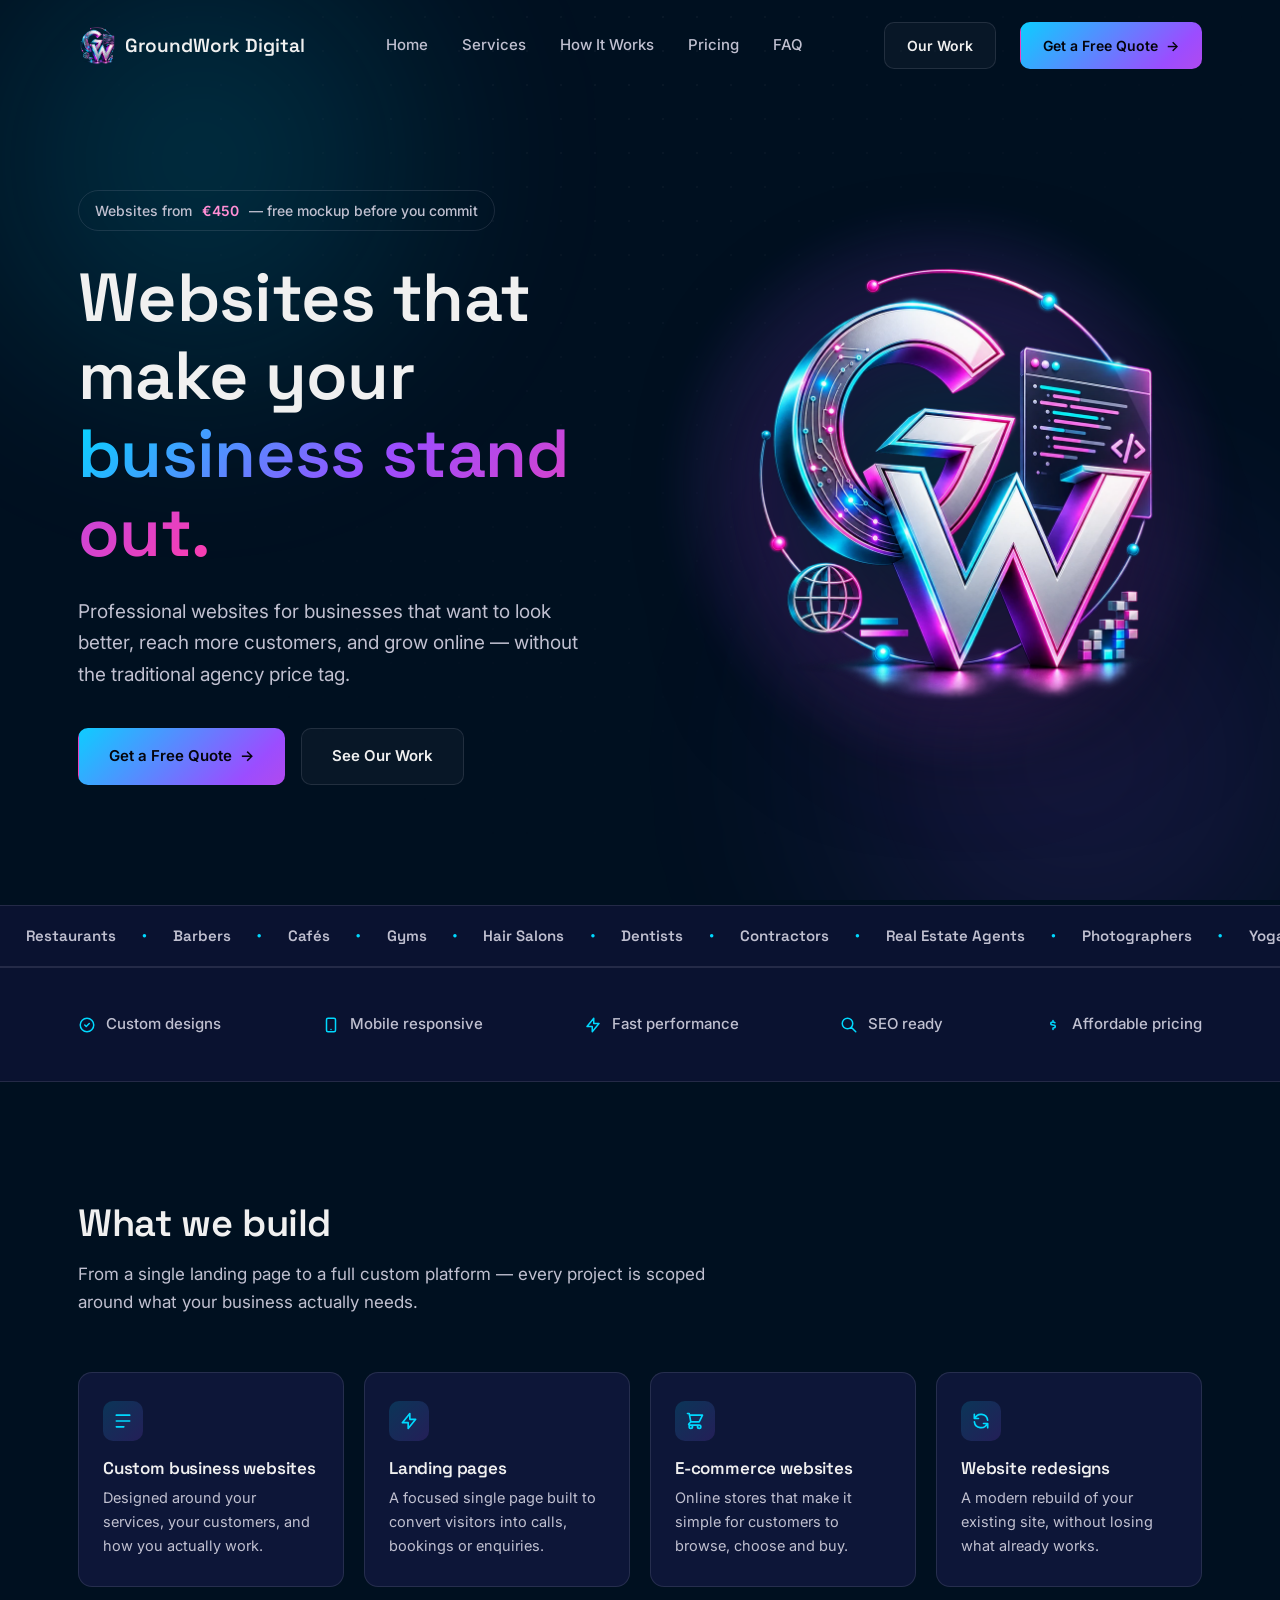
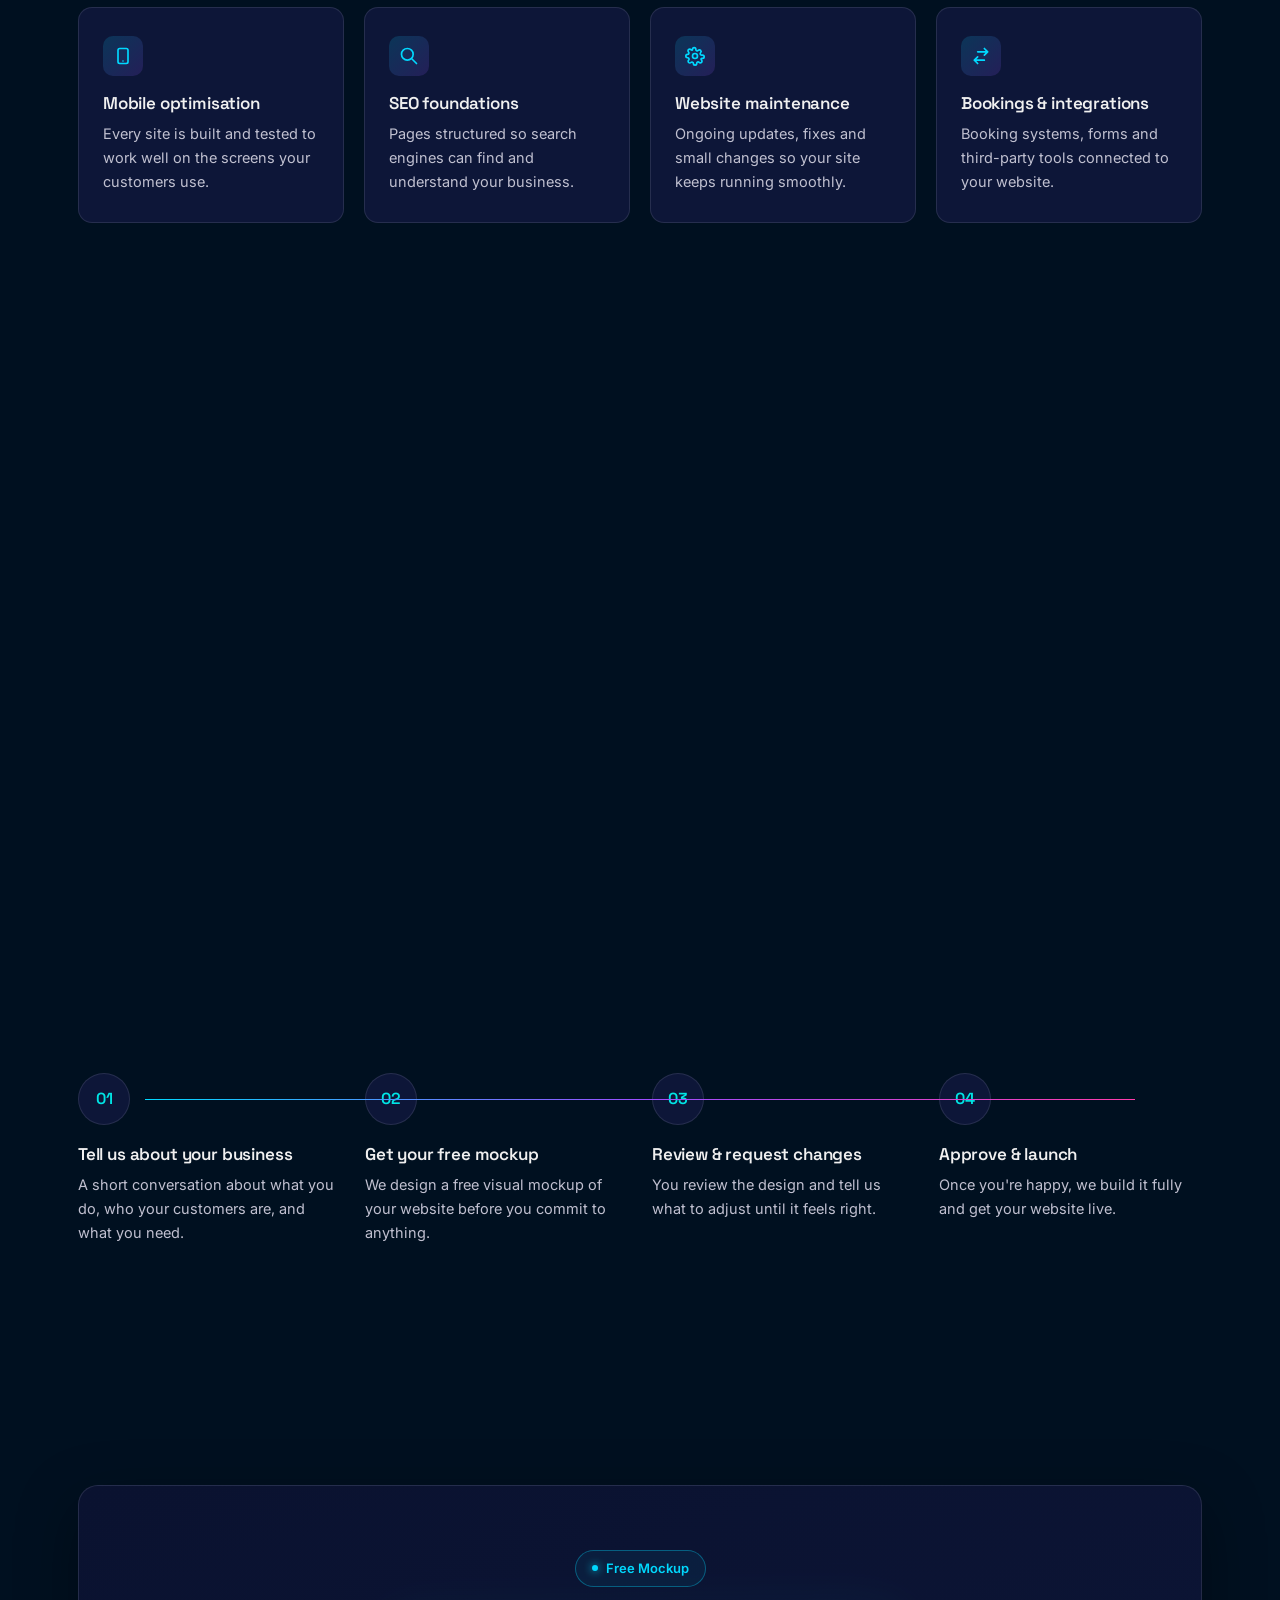
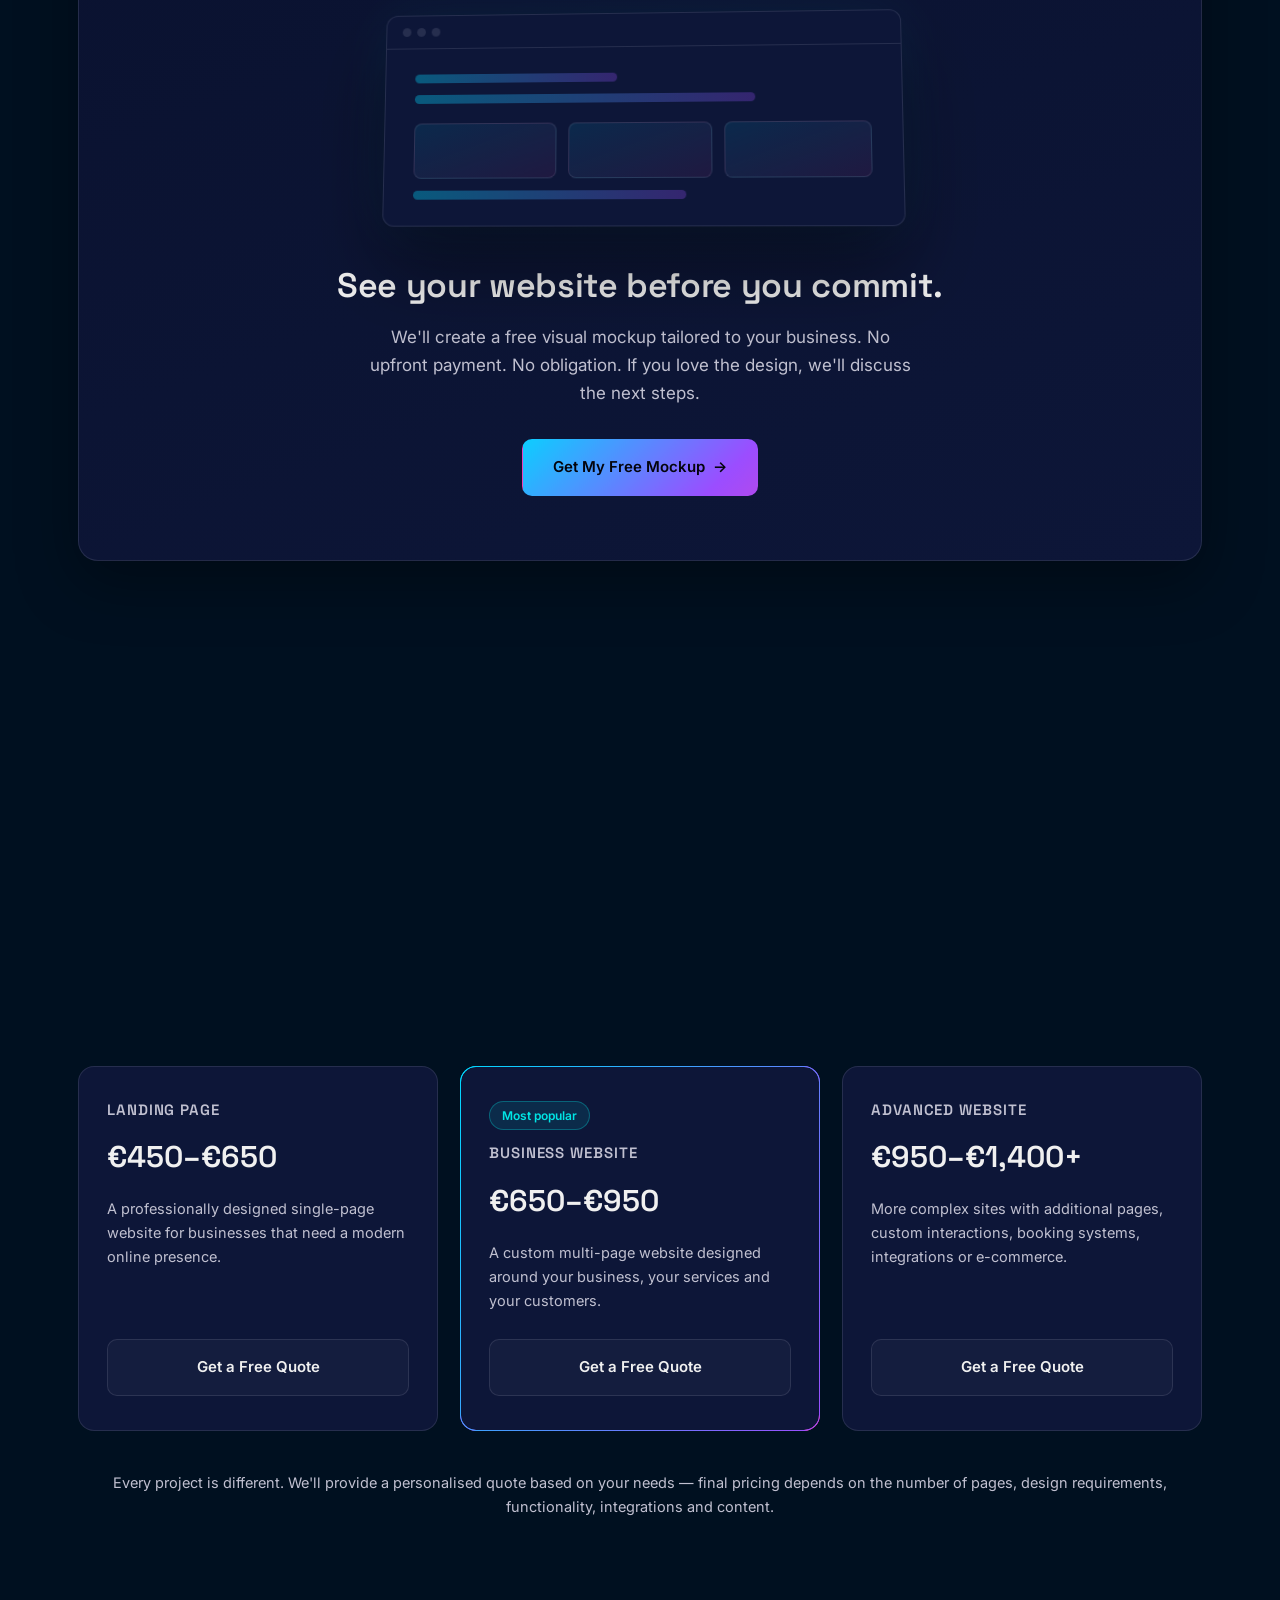
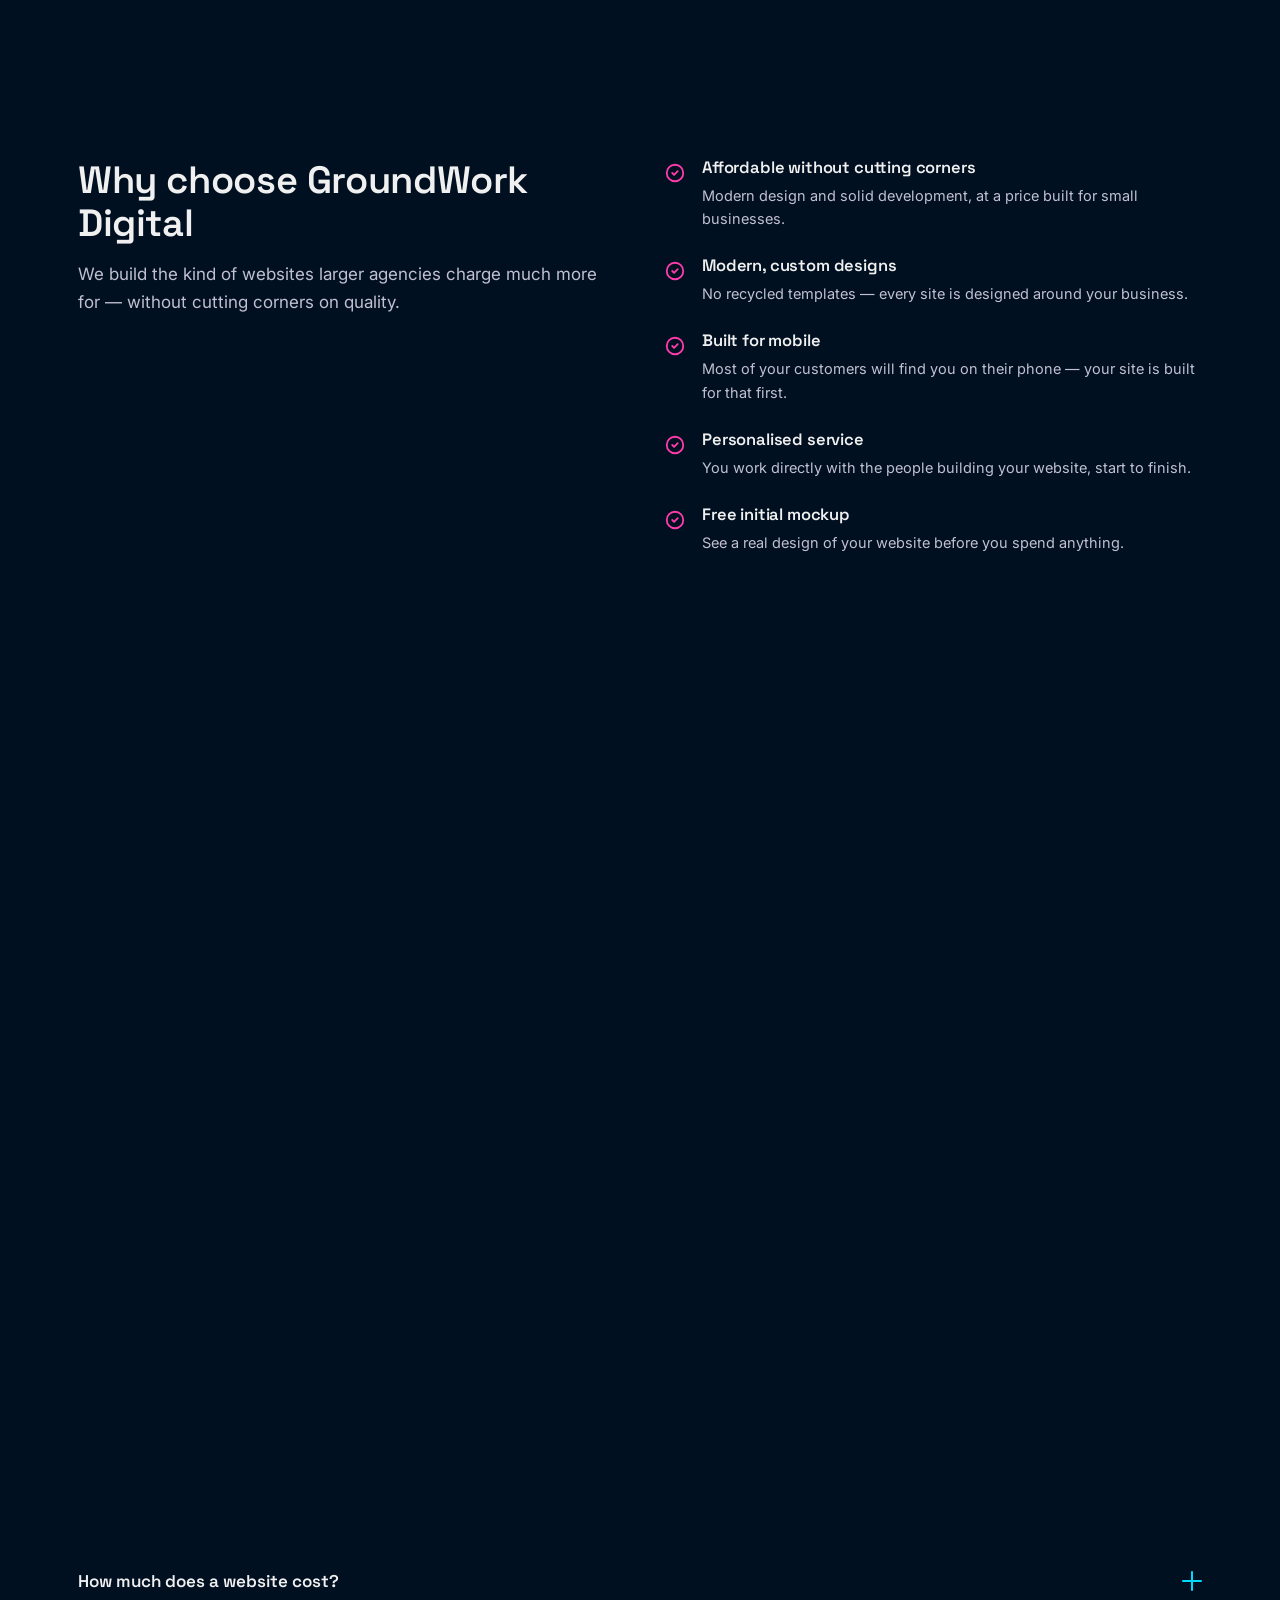
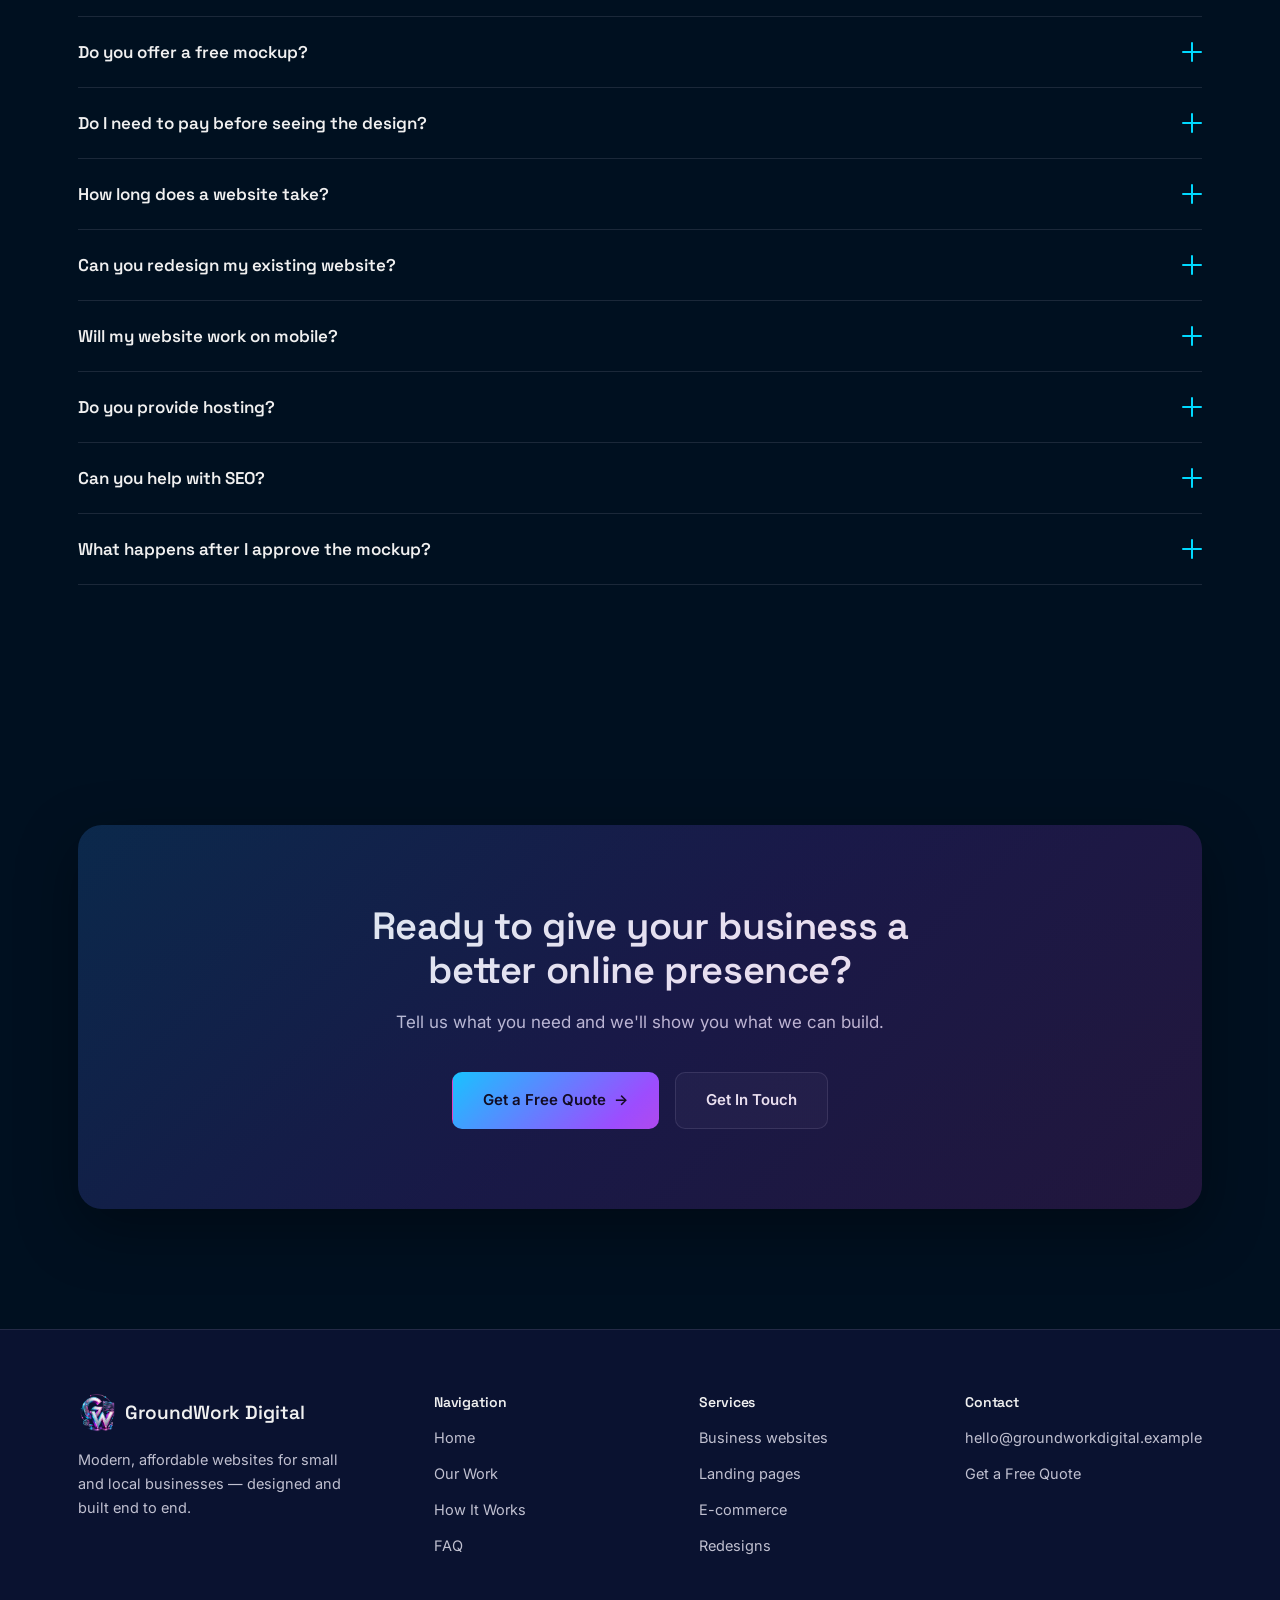
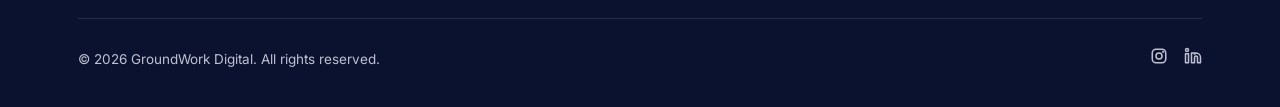
==== commit 5fc1edd3: "Update index.html" ====
--- a/index.html
+++ b/index.html
@@ -3,1693 +3,1219 @@
 <head>
 <meta charset="UTF-8">
 <meta name="viewport" content="width=device-width, initial-scale=1.0">
-<title>Groundwork — Websites, Built Properly</title>
-<meta name="description" content="Groundwork designs, builds, and maintains websites for small businesses — websites from €450, with a personalized quote for every project.">
-<meta name="theme-color" content="#0A1030">
-<meta property="og:type" content="website">
-<meta property="og:title" content="Groundwork — Websites, Built Properly">
-<meta property="og:description" content="We design, build, and maintain websites for businesses who'd rather be running their business than fighting a website builder.">
-<meta name="twitter:card" content="summary">
-<meta name="twitter:title" content="Groundwork — Websites, Built Properly">
-<meta name="twitter:description" content="Custom-built, fully maintained websites for small businesses. Websites from €450, with a personalized quote for every project.">
-<link rel="icon" type="image/png" href="[data-uri]">
+<title>GroundWork Digital — Websites That Make Your Business Stand Out</title>
+<link rel="icon" type="image/png" sizes="16x16" href="[data-uri]">
+<link rel="icon" type="image/png" sizes="32x32" href="[data-uri]">
+<link rel="icon" type="image/png" sizes="512x512" href="[data-uri]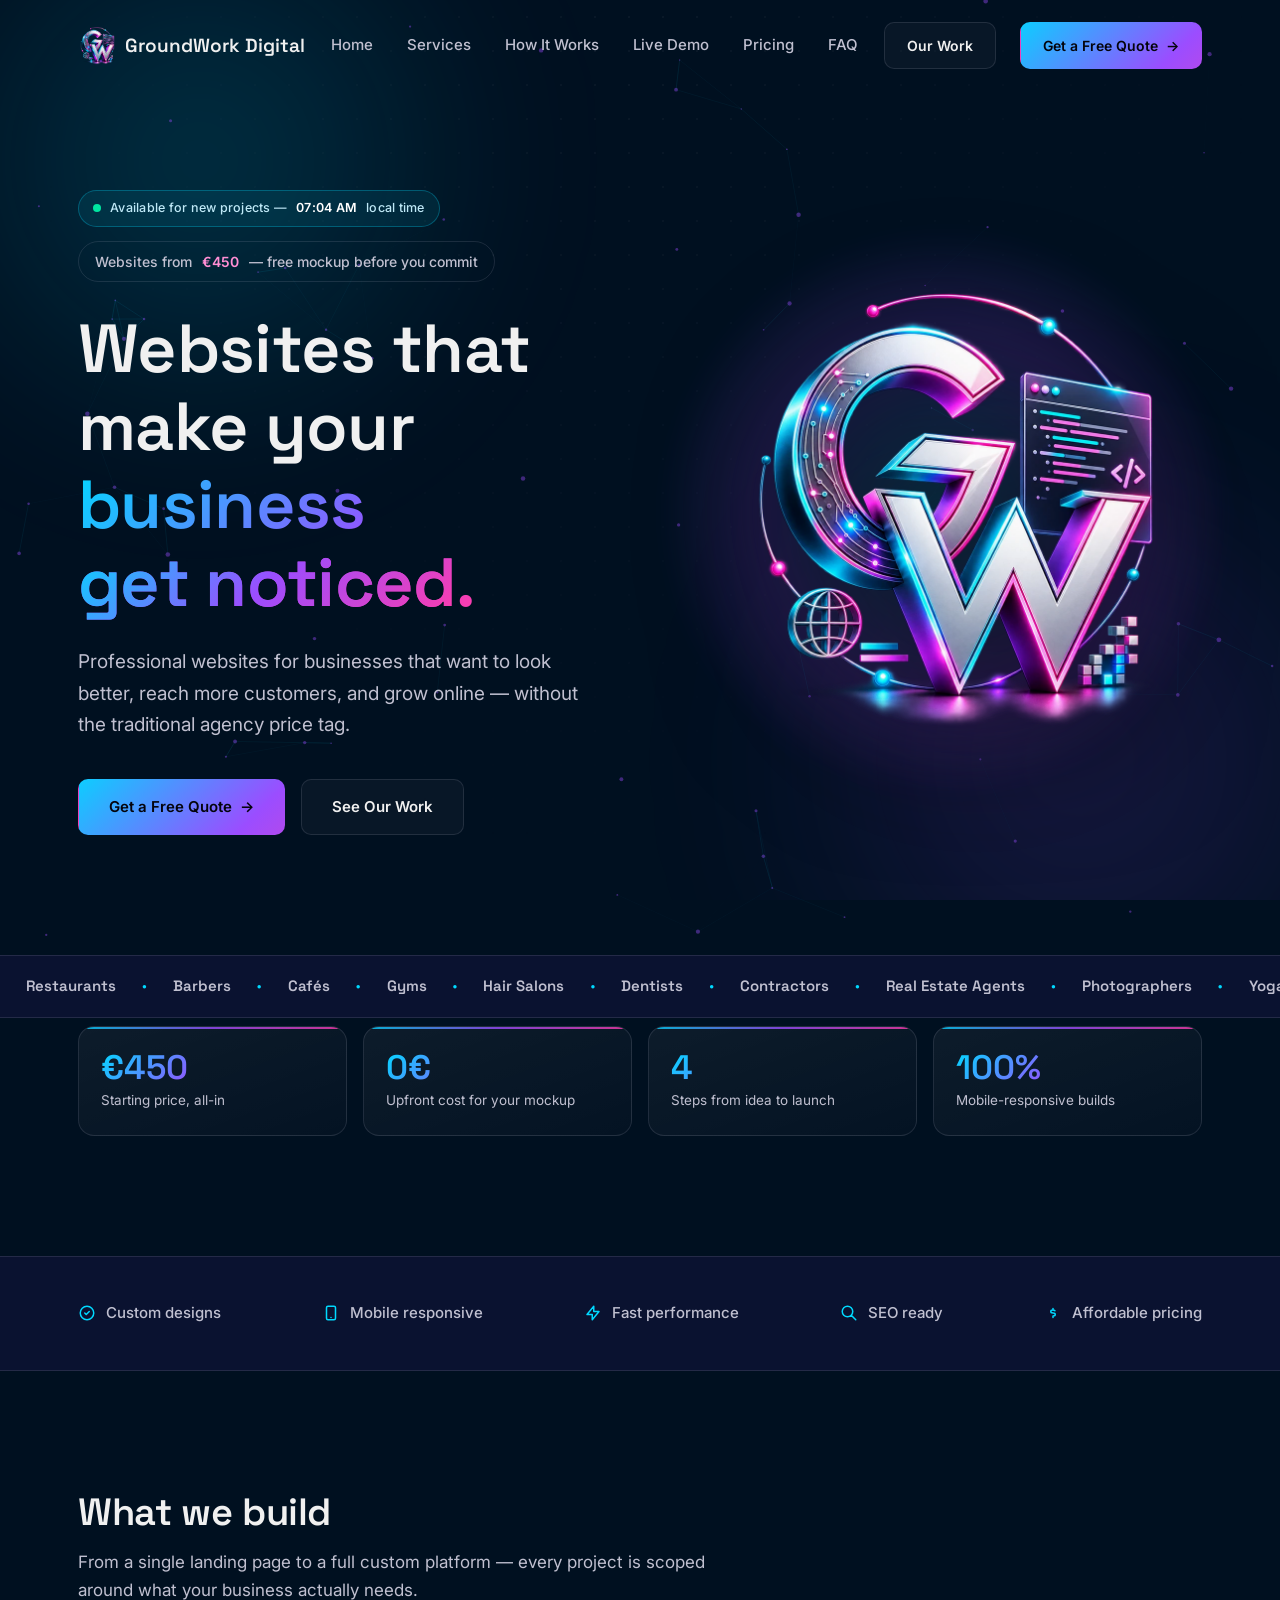
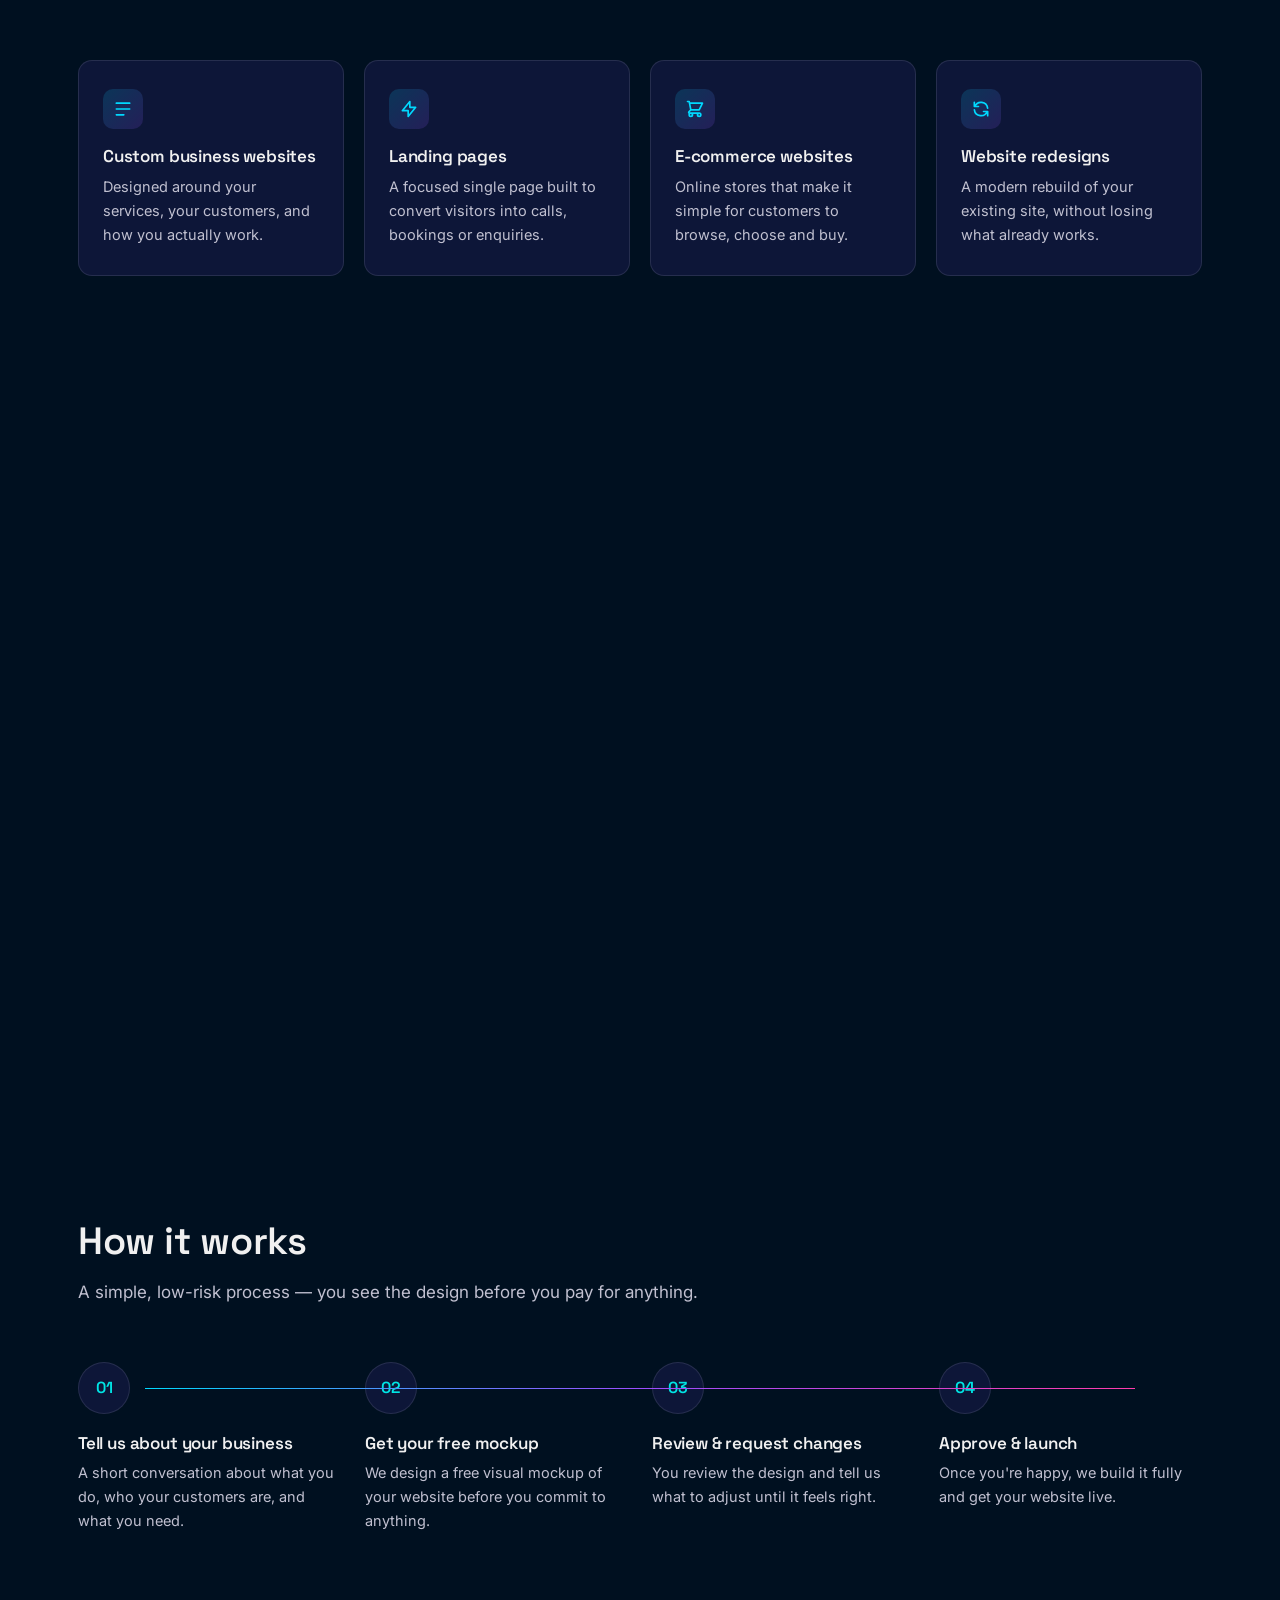
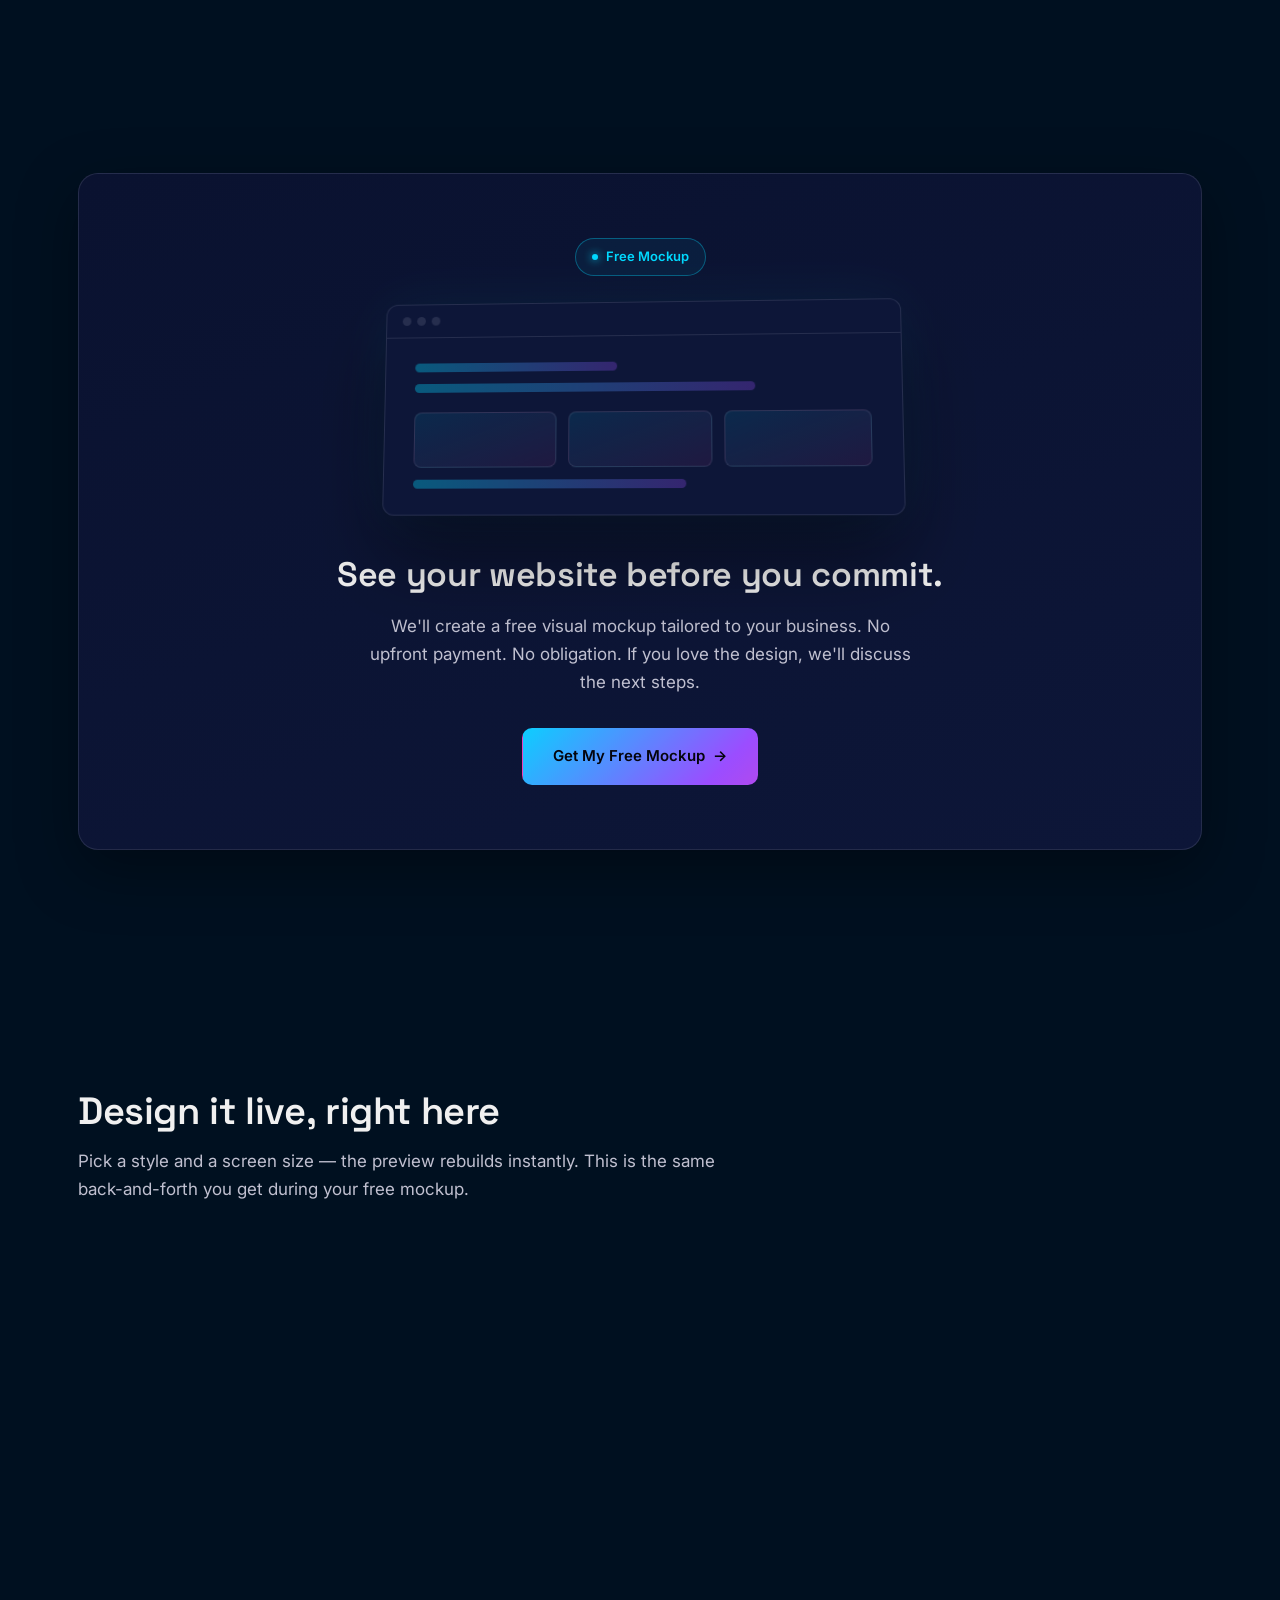
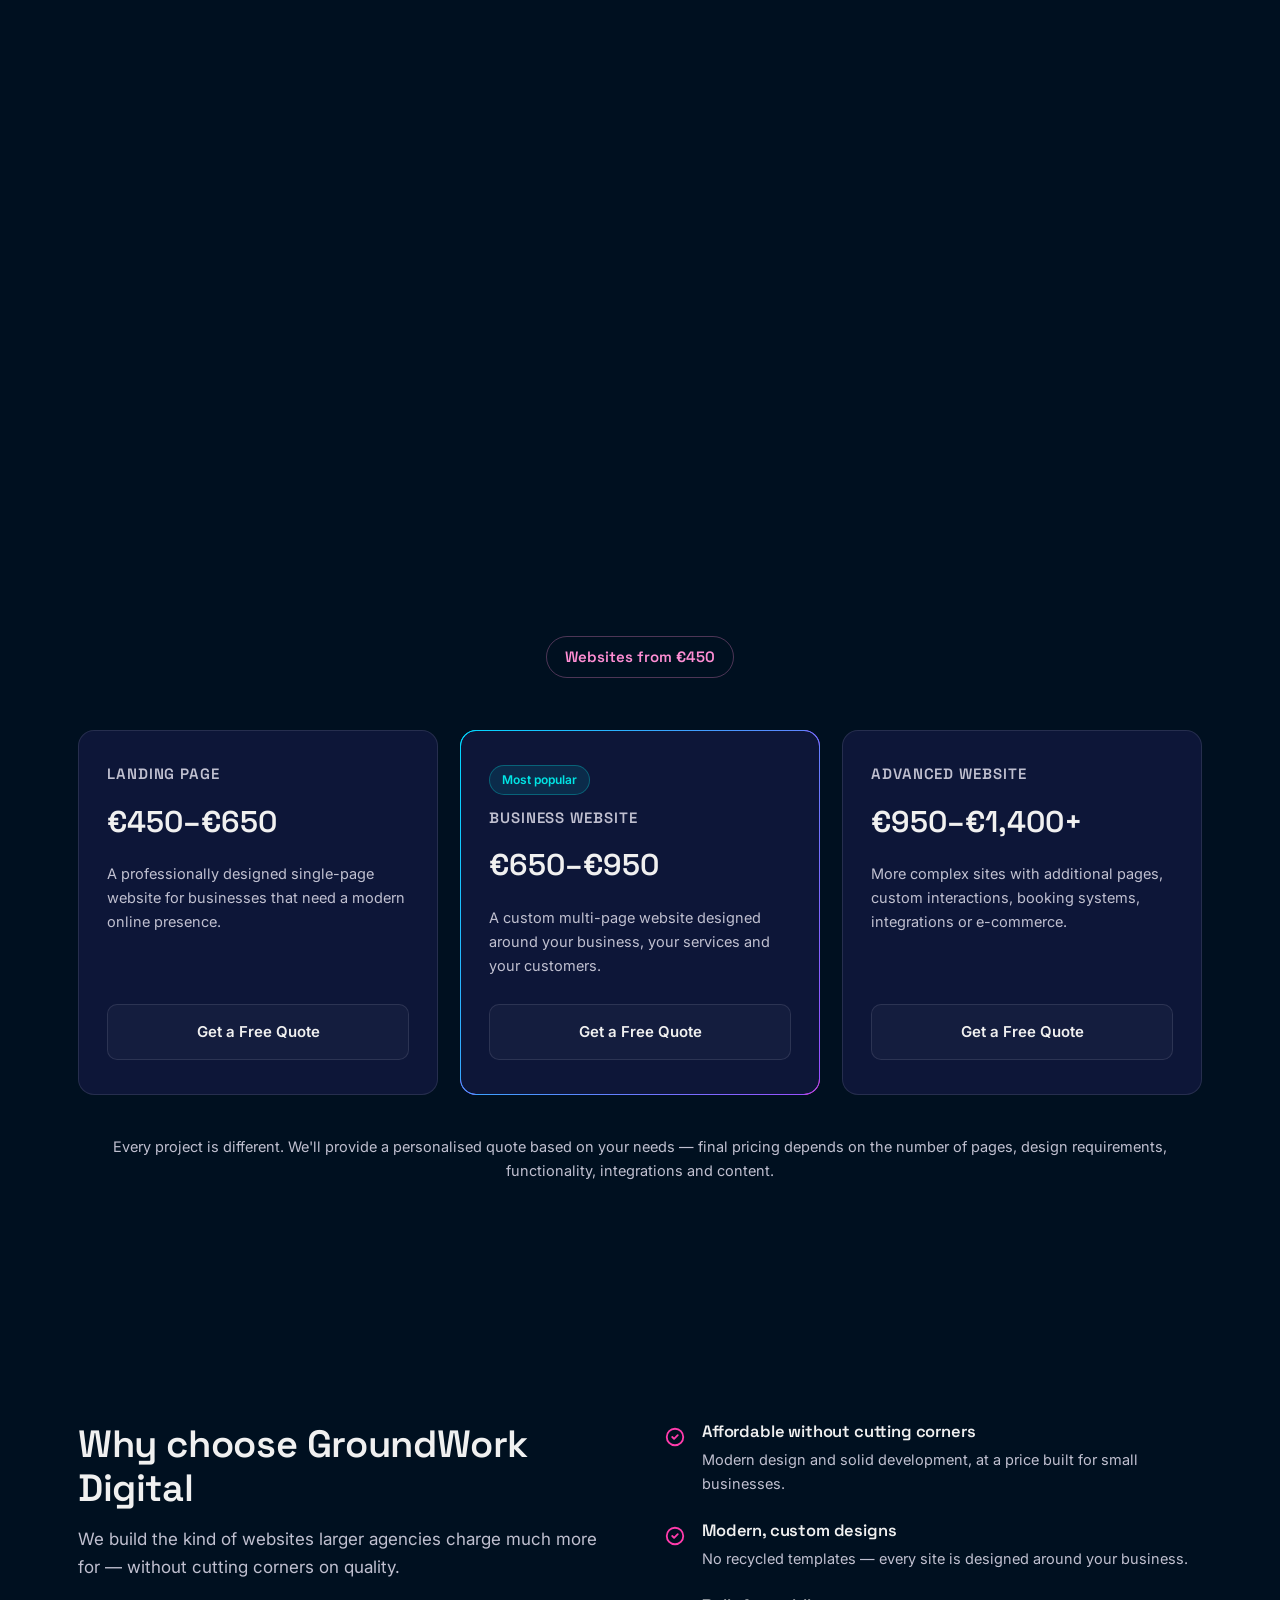
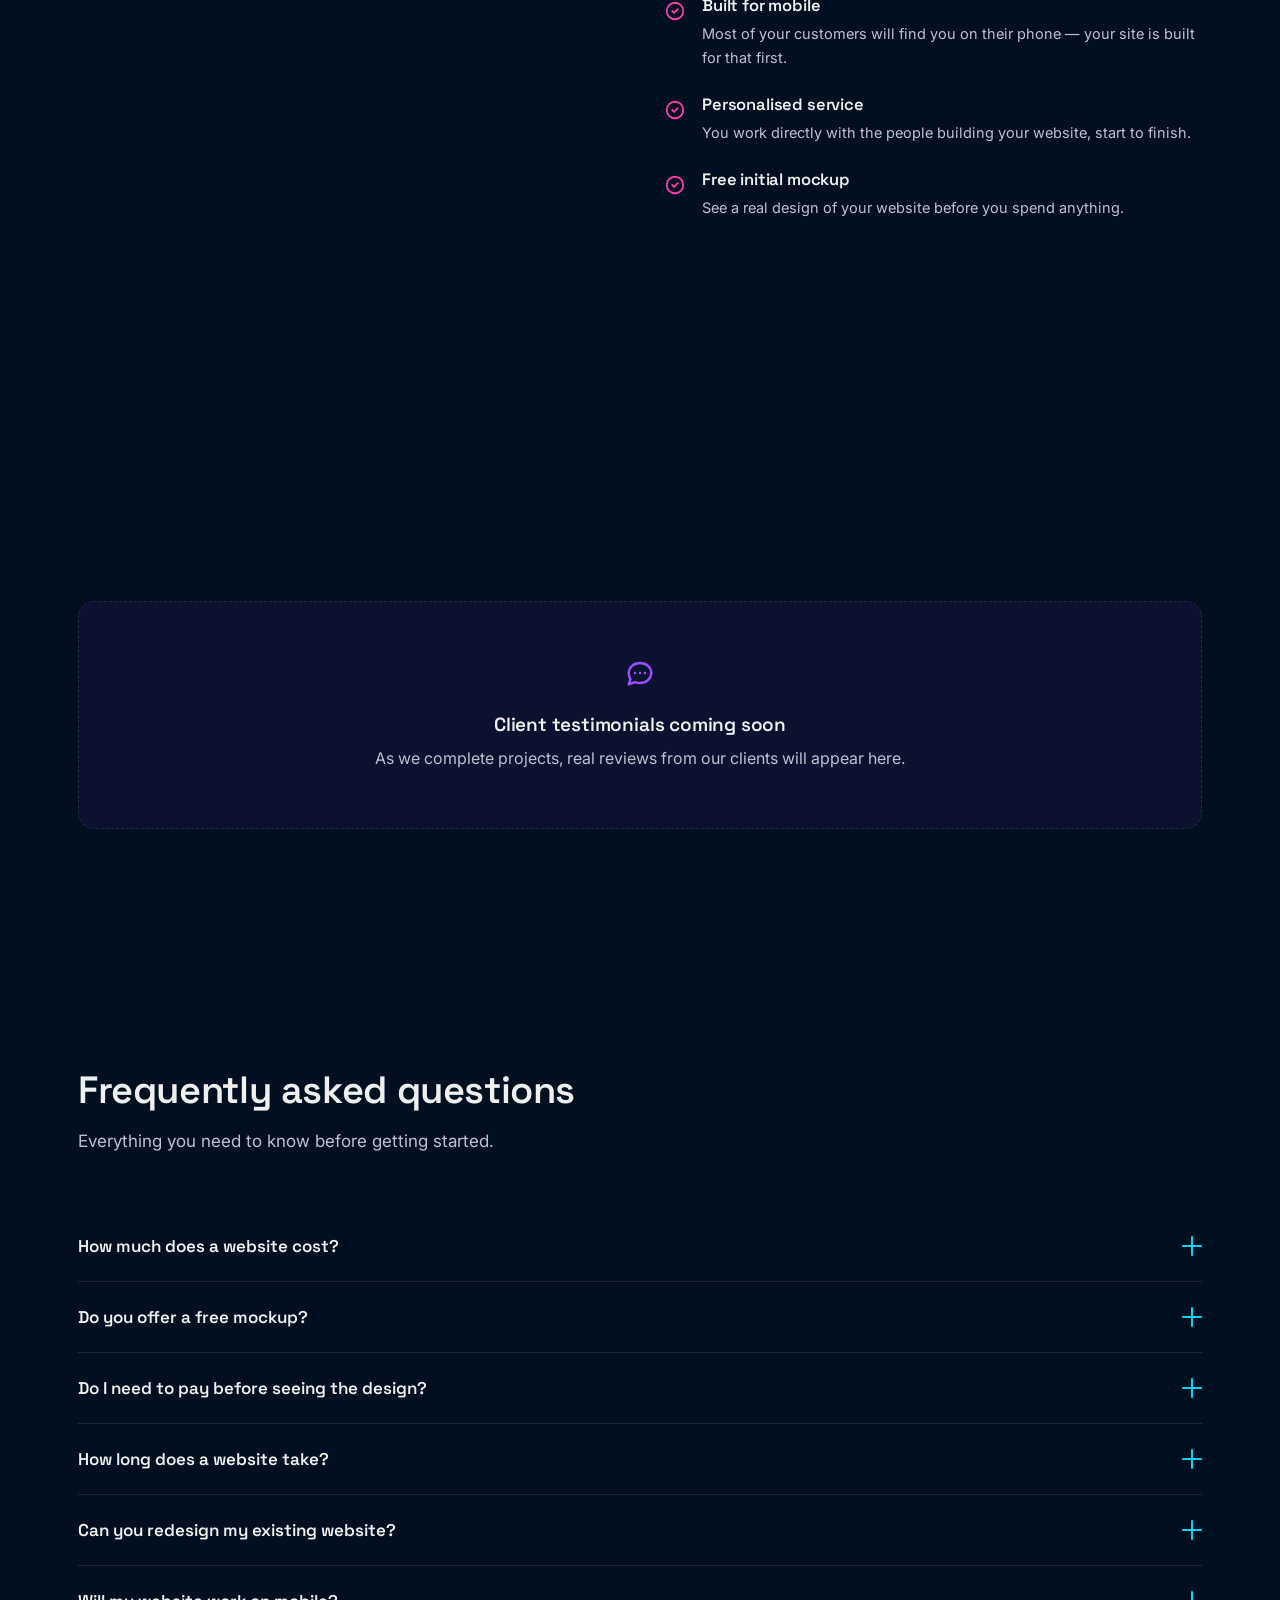
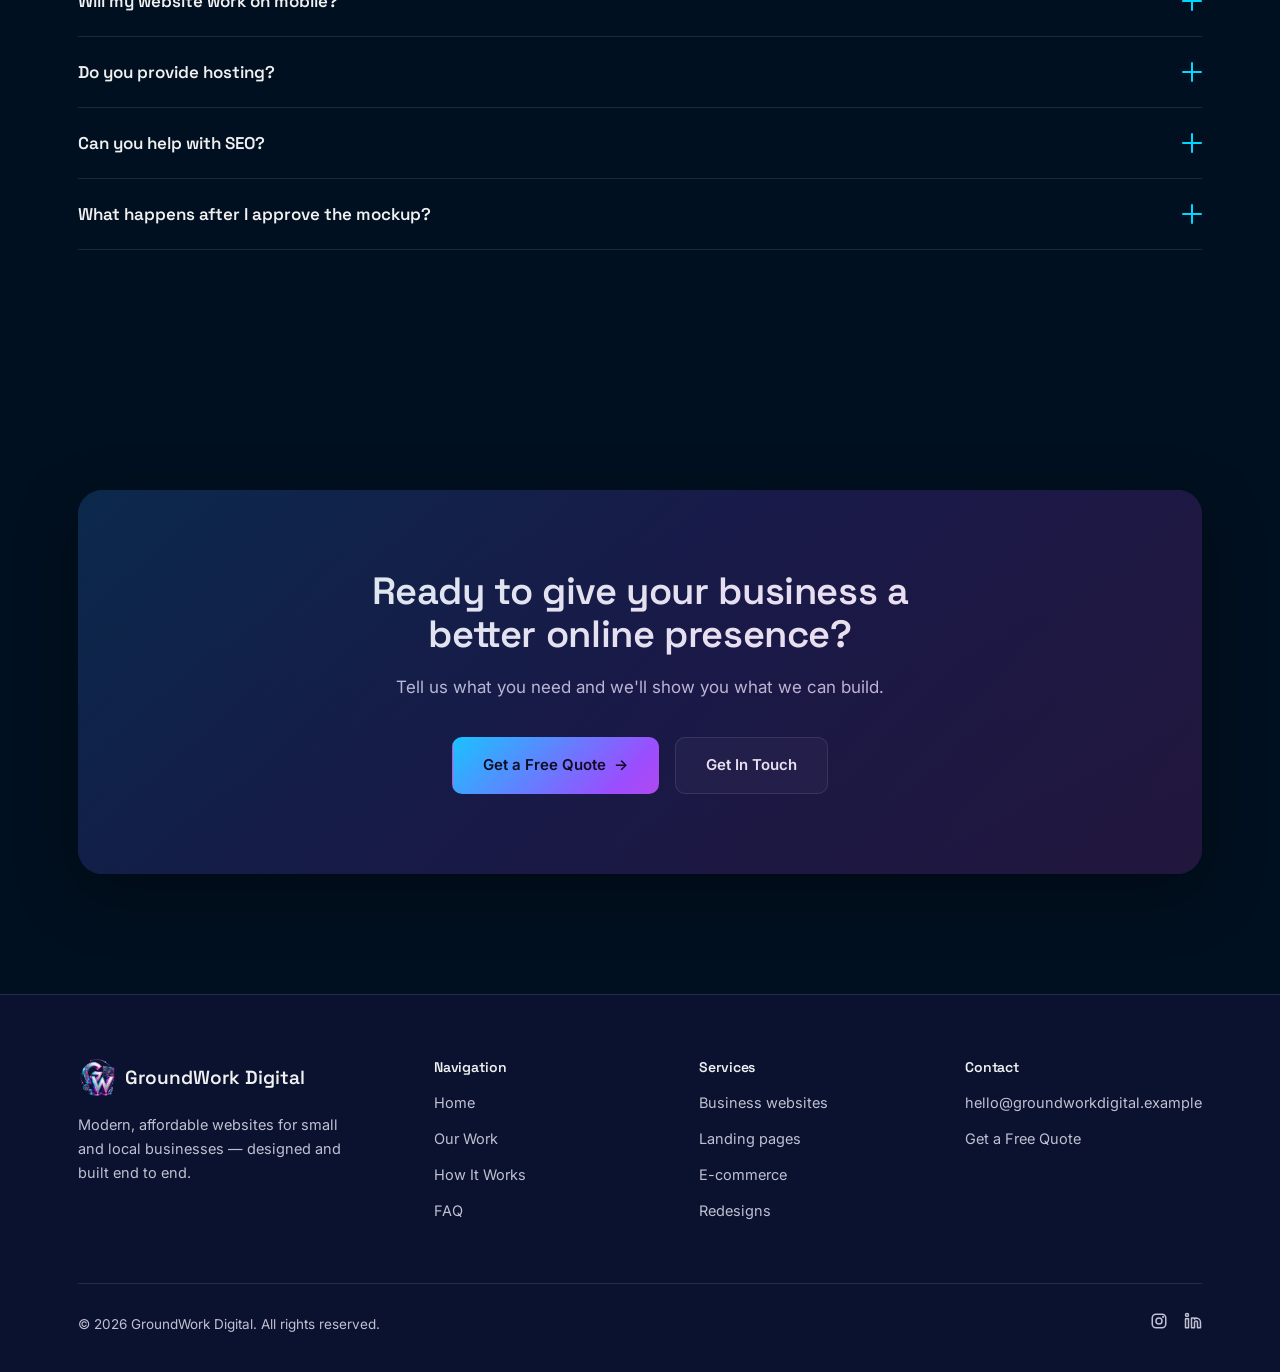
==== commit 423a3957: "Update index.html" ====
--- a/index.html
+++ b/index.html
@@ -657,6 +657,58 @@
   .social-links{ display:flex; gap:16px; }
   .social-links a svg{ width:18px; height:18px; stroke:var(--body-text); transition:stroke 200ms ease; }
   .social-links a:hover svg{ stroke:var(--cyan); }
+
+/* ===== v2 enhancements ===== */
+#heroCanvas{position:absolute;inset:0;width:100%;height:100%;z-index:0;pointer-events:none;opacity:.75}
+.hero .wrap{position:relative;z-index:2}
+.live-chip{display:inline-flex;align-items:center;gap:9px;padding:7px 14px;border-radius:999px;border:1px solid rgba(0,217,255,.28);background:rgba(0,217,255,.08);font-size:12.5px;font-weight:500;letter-spacing:.02em;color:#bfe9f7;margin-bottom:14px}
+.live-chip i{width:8px;height:8px;border-radius:50%;background:#00e5a0;box-shadow:0 0 0 0 rgba(0,229,160,.6);animation:lp 1.8s infinite;flex:none}
+.live-chip b{color:#fff;font-weight:600}
+@keyframes lp{0%{box-shadow:0 0 0 0 rgba(0,229,160,.55)}70%{box-shadow:0 0 0 9px rgba(0,229,160,0)}100%{box-shadow:0 0 0 0 rgba(0,229,160,0)}}
+#rotWord{background:var(--gradient);-webkit-background-clip:text;background-clip:text;-webkit-text-fill-color:transparent;display:inline-block;transition:opacity .28s,transform .28s}
+#rotWord.sw{opacity:0;transform:translateY(-12px)}
+
+.kpis{display:grid;grid-template-columns:repeat(4,1fr);gap:16px;margin-top:8px}
+.kpi{background:linear-gradient(160deg,rgba(255,255,255,.05),rgba(255,255,255,.015));border:1px solid var(--border);border-radius:16px;padding:22px;position:relative;overflow:hidden}
+.kpi::after{content:'';position:absolute;left:0;top:0;height:2px;width:100%;background:var(--gradient);opacity:.8}
+.kpi b{display:block;font-family:'Space Grotesk';font-size:34px;font-weight:600;background:var(--gradient);-webkit-background-clip:text;background-clip:text;-webkit-text-fill-color:transparent;line-height:1.1}
+.kpi span{font-size:13.5px;color:var(--body-text)}
+@media(max-width:760px){.kpis{grid-template-columns:repeat(2,1fr)}}
+
+/* playground */
+.pg{border:1px solid var(--border);border-radius:24px;background:linear-gradient(160deg,rgba(255,255,255,.055),rgba(255,255,255,.015));padding:22px;box-shadow:var(--shadow)}
+.pg-controls{display:flex;gap:26px;flex-wrap:wrap;margin-bottom:20px;align-items:center}
+.pg-group{display:flex;align-items:center;gap:8px;flex-wrap:wrap}
+.pg-label{font-size:11px;letter-spacing:.16em;text-transform:uppercase;color:var(--body-text);opacity:.7;margin-right:4px}
+.pgb{cursor:pointer;border:1px solid var(--border);background:rgba(255,255,255,.04);color:var(--ink);font:inherit;font-size:13px;font-weight:500;padding:8px 15px;border-radius:999px;transition:.22s}
+.pgb:hover{border-color:rgba(0,217,255,.5)}
+.pgb.on{background:var(--gradient);border-color:transparent;color:#03111f;font-weight:700}
+.pg-stage{display:flex;justify-content:center;background:radial-gradient(600px 220px at 50% 0%,rgba(0,217,255,.12),transparent 70%);border-radius:16px;padding:22px 10px}
+.pg-frame{width:100%;max-width:820px;transition:max-width .5s cubic-bezier(.2,.8,.2,1);border-radius:14px;overflow:hidden;border:1px solid rgba(255,255,255,.14);box-shadow:0 30px 70px -30px rgba(0,0,0,.8);background:#fff}
+.pg-frame[data-dev="tablet"]{max-width:520px}
+.pg-frame[data-dev="mobile"]{max-width:300px}
+.pg-bar{display:flex;align-items:center;gap:6px;padding:10px 12px;background:#e9edf3;border-bottom:1px solid #dbe1ea}
+.pg-bar i{width:9px;height:9px;border-radius:50%;background:#c6cedb}
+.pg-bar u{flex:1;text-decoration:none;margin-left:8px;height:16px;border-radius:99px;background:#fff;font-size:9.5px;color:#8d99ab;display:flex;align-items:center;padding:0 9px;font-family:Inter}
+.pg-site{--ac:#3b6cff;--rad:14px;--fs:34px;background:var(--pgbg,#ffffff);color:var(--pgink,#0d1220);padding:26px;transition:background .45s,color .45s}
+.pg-site h4{font-family:'Space Grotesk';font-size:var(--fs);line-height:1.06;letter-spacing:-.02em;margin-bottom:10px;transition:font-size .4s}
+.pg-site p{font-size:13px;opacity:.7;margin-bottom:16px;max-width:400px}
+.pg-cta{display:inline-block;background:var(--ac);color:#fff;font-size:12.5px;font-weight:600;padding:10px 18px;border-radius:var(--rad);transition:.4s}
+.pg-cards{display:grid;grid-template-columns:repeat(3,1fr);gap:10px;margin-top:22px}
+.pg-frame[data-dev="mobile"] .pg-cards{grid-template-columns:1fr}
+.pg-card{border:1px solid rgba(0,0,0,.08);border-radius:var(--rad);padding:12px;background:rgba(0,0,0,.02);transition:.4s}
+.pg-card b{display:block;width:26px;height:26px;border-radius:8px;background:var(--ac);opacity:.9;margin-bottom:9px}
+.pg-card span{display:block;height:6px;border-radius:99px;background:currentColor;opacity:.15;margin-bottom:6px}
+.pg-card span:last-child{width:62%}
+.pg-site[data-style="minimal"]{--ac:#111827;--rad:2px;--fs:30px;font-family:Inter}
+.pg-site[data-style="warm"]{--ac:#e0662a;--rad:999px;--fs:34px;--pgbg:#fdf6ee}
+.pg-site[data-style="neon"]{--ac:#00d9ff;--rad:12px;--fs:36px;--pgbg:#0b1020;--pgink:#f2f6ff}
+.pg-site[data-style="neon"] .pg-card{background:rgba(255,255,255,.05);border-color:rgba(255,255,255,.12)}
+.pg-site[data-style="neon"] .pg-cta{color:#04121d;box-shadow:0 0 22px rgba(0,217,255,.55)}
+.pg-note{text-align:center;font-size:13px;color:var(--body-text);margin-top:16px;opacity:.8}
+.tilt{transform-style:preserve-3d;transition:transform .25s ease,box-shadow .25s ease}
+.magnet{transition:transform .2s ease}
+
 </style>
 </head>
 <body>
@@ -679,7 +731,8 @@
         <a href="#top">Home</a>
         <a href="#services">Services</a>
         <a href="#process">How It Works</a>
-        <a href="#pricing">Pricing</a>
+        <a href="#playground">Live Demo</a>
+      <a href="#pricing">Pricing</a>
         <a href="#faq">FAQ</a>
       </div>
       <div class="nav-cta">
@@ -706,10 +759,12 @@
 <main id="top">
 
   <section class="hero">
+    <canvas id="heroCanvas"></canvas>
     <div class="wrap">
       <div class="hero-copy">
+        <div class="live-chip"><i></i>Available for new projects — <b id="liveClock">--:--</b> local time</div>
         <div class="eyebrow-note">Websites from <strong>€450</strong> — free mockup before you commit</div>
-        <h1>Websites that make your <span>business stand out.</span></h1>
+        <h1>Websites that make your <span>business <span id="rotWord">stand out</span>.</span></h1>
         <p class="lead">Professional websites for businesses that want to look better, reach more customers, and grow online — without the traditional agency price tag.</p>
         <div class="hero-ctas">
           <a href="#contact" class="btn btn-primary">Get a Free Quote <span class="arrow">&rarr;</span></a>
@@ -764,6 +819,17 @@
     </div>
   </div>
 
+  <section style="padding-top:0;">
+    <div class="wrap">
+      <div class="kpis reveal">
+        <div class="kpi"><b data-c="450" data-pre="&euro;">0</b><span>Starting price, all-in</span></div>
+        <div class="kpi"><b data-c="0" data-suf="&euro;" data-zero="1">0</b><span>Upfront cost for your mockup</span></div>
+        <div class="kpi"><b data-c="4">0</b><span>Steps from idea to launch</span></div>
+        <div class="kpi"><b data-c="100" data-suf="%">0</b><span>Mobile-responsive builds</span></div>
+      </div>
+    </div>
+  </section>
+
   <section class="strip reveal">
     <div class="wrap">
       <div class="strip-item"><svg fill="none" stroke-width="2" viewBox="0 0 24 24"><path stroke-linecap="round" stroke-linejoin="round" d="M9 12l2 2 4-4m6 2a9 9 0 11-18 0 9 9 0 0118 0z"/></svg>Custom designs</div>
@@ -886,6 +952,46 @@
         <h2>See your website before you commit.</h2>
         <p>We'll create a free visual mockup tailored to your business. No upfront payment. No obligation. If you love the design, we'll discuss the next steps.</p>
         <a href="#contact" class="btn btn-primary">Get My Free Mockup <span class="arrow">&rarr;</span></a>
+      </div>
+    </div>
+  </section>
+
+  <section id="playground">
+    <div class="wrap">
+      <div class="section-head reveal">
+        <h2>Design it live, right here</h2>
+        <p>Pick a style and a screen size &mdash; the preview rebuilds instantly. This is the same back-and-forth you get during your free mockup.</p>
+      </div>
+      <div class="pg reveal">
+        <div class="pg-controls">
+          <div class="pg-group"><span class="pg-label">Style</span>
+            <button class="pgb on" data-style="bold">Bold</button>
+            <button class="pgb" data-style="minimal">Minimal</button>
+            <button class="pgb" data-style="warm">Warm</button>
+            <button class="pgb" data-style="neon">Neon</button>
+          </div>
+          <div class="pg-group"><span class="pg-label">Device</span>
+            <button class="pgb on" data-dev="desktop">Desktop</button>
+            <button class="pgb" data-dev="tablet">Tablet</button>
+            <button class="pgb" data-dev="mobile">Mobile</button>
+          </div>
+        </div>
+        <div class="pg-stage">
+          <div class="pg-frame" id="pgFrame" data-dev="desktop">
+            <div class="pg-bar"><i></i><i></i><i></i><u>yourbusiness.com</u></div>
+            <div class="pg-site" id="pgSite" data-style="bold">
+              <h4 id="pgTitle">Your business,<br>beautifully online.</h4>
+              <p>A clean, fast website that turns visitors into customers &mdash; built around what you actually do.</p>
+              <span class="pg-cta">Book a call</span>
+              <div class="pg-cards">
+                <div class="pg-card"><b></b><span></span><span></span></div>
+                <div class="pg-card"><b></b><span></span><span></span></div>
+                <div class="pg-card"><b></b><span></span><span></span></div>
+              </div>
+            </div>
+          </div>
+        </div>
+        <p class="pg-note">Four presets here &mdash; your real mockup is designed from scratch for your business.</p>
       </div>
     </div>
   </section>
@@ -1218,5 +1324,77 @@
   }
 </script>
 
+
+<script>
+(function(){
+ var reduce=matchMedia('(prefers-reduced-motion: reduce)').matches;
+ /* live clock */
+ var ck=document.getElementById('liveClock');
+ function tick(){ if(ck) ck.textContent=new Date().toLocaleTimeString([], {hour:'2-digit',minute:'2-digit'}); }
+ tick(); setInterval(tick,20000);
+
+ /* rotating headline word */
+ var rw=document.getElementById('rotWord');
+ if(rw&&!reduce){var ws=['stand out','get noticed','win clients','look premium','convert visitors'],i=0;
+  setInterval(function(){rw.classList.add('sw');setTimeout(function(){i=(i+1)%ws.length;rw.textContent=ws[i];rw.classList.remove('sw')},300)},2800);}
+
+ /* hero constellation canvas */
+ var cv=document.getElementById('heroCanvas');
+ if(cv&&!reduce){
+  var x=cv.getContext('2d'),pts=[],mx=-999,my=-999,W,H;
+  function size(){var r=cv.getBoundingClientRect(),d=devicePixelRatio||1;W=r.width;H=r.height;cv.width=W*d;cv.height=H*d;x.setTransform(d,0,0,d,0,0);
+   var n=Math.min(70,Math.round(W*H/16000));pts=[];for(var i=0;i<n;i++)pts.push({x:Math.random()*W,y:Math.random()*H,vx:(Math.random()-.5)*.28,vy:(Math.random()-.5)*.28,r:Math.random()*1.7+.7});}
+  size();addEventListener('resize',size);
+  cv.parentElement.addEventListener('mousemove',function(e){var r=cv.getBoundingClientRect();mx=e.clientX-r.left;my=e.clientY-r.top;});
+  cv.parentElement.addEventListener('mouseleave',function(){mx=my=-999});
+  (function loop(){x.clearRect(0,0,W,H);
+   for(var i=0;i<pts.length;i++){var p=pts[i];p.x+=p.vx;p.y+=p.vy;
+    if(p.x<0||p.x>W)p.vx*=-1; if(p.y<0||p.y>H)p.vy*=-1;
+    var dm=Math.hypot(p.x-mx,p.y-my);
+    x.beginPath();x.arc(p.x,p.y,p.r,0,7);x.fillStyle=dm<130?'rgba(0,229,229,.95)':'rgba(155,77,255,.55)';x.fill();
+    for(var j=i+1;j<pts.length;j++){var q=pts[j],d=Math.hypot(p.x-q.x,p.y-q.y);
+     if(d<110){x.beginPath();x.moveTo(p.x,p.y);x.lineTo(q.x,q.y);x.strokeStyle='rgba(0,217,255,'+(0.16*(1-d/110))+')';x.lineWidth=1;x.stroke();}}
+    if(dm<150){x.beginPath();x.moveTo(p.x,p.y);x.lineTo(mx,my);x.strokeStyle='rgba(255,60,172,'+(0.3*(1-dm/150))+')';x.stroke();}
+   }
+   requestAnimationFrame(loop);})();
+ }
+
+ /* KPI counters */
+ var kio=new IntersectionObserver(function(es){es.forEach(function(e){if(!e.isIntersecting)return;kio.unobserve(e.target);
+   e.target.querySelectorAll('[data-c]').forEach(function(el){
+     var to=+el.dataset.c,pre=el.dataset.pre||'',suf=el.dataset.suf||'';
+     if(el.dataset.zero){el.innerHTML='0'+suf;return;}
+     var i=0,st=Math.max(1,Math.round(to/40));
+     var t=setInterval(function(){i+=st;if(i>=to){i=to;clearInterval(t)}el.innerHTML=pre+i+suf},24);
+   });});},{threshold:.3});
+ document.querySelectorAll('.kpis').forEach(function(e){kio.observe(e)});
+
+ /* playground */
+ var site=document.getElementById('pgSite'),frame=document.getElementById('pgFrame'),ttl=document.getElementById('pgTitle');
+ var titles={bold:'Your business,<br>beautifully online.',minimal:'Less noise.<br>More enquiries.',warm:'A warm welcome<br>for every visitor.',neon:'Built to be<br>impossible to ignore.'};
+ document.querySelectorAll('.pgb').forEach(function(b){b.addEventListener('click',function(){
+   var g=b.parentElement;g.querySelectorAll('.pgb').forEach(function(o){o.classList.remove('on')});b.classList.add('on');
+   if(b.dataset.style){site.dataset.style=b.dataset.style;ttl.innerHTML=titles[b.dataset.style];}
+   if(b.dataset.dev){frame.dataset.dev=b.dataset.dev;}
+ });});
+
+ /* 3D tilt + magnetic buttons (desktop only) */
+ if(matchMedia('(pointer:fine)').matches&&!reduce){
+  document.querySelectorAll('.service-card,.price-card,.step,.kpi').forEach(function(c){
+   c.classList.add('tilt');
+   c.addEventListener('mousemove',function(e){var r=c.getBoundingClientRect();
+    var rx=((e.clientY-r.top)/r.height-.5)*-7,ry=((e.clientX-r.left)/r.width-.5)*7;
+    c.style.transform='perspective(900px) rotateX('+rx+'deg) rotateY('+ry+'deg) translateY(-4px)';});
+   c.addEventListener('mouseleave',function(){c.style.transform=''});
+  });
+  document.querySelectorAll('.btn-primary').forEach(function(b){b.classList.add('magnet');
+   b.addEventListener('mousemove',function(e){var r=b.getBoundingClientRect();
+    b.style.transform='translate('+((e.clientX-r.left-r.width/2)*.18)+'px,'+((e.clientY-r.top-r.height/2)*.28)+'px)';});
+   b.addEventListener('mouseleave',function(){b.style.transform=''});
+  });
+ }
+})();
+</script>
+
 </body>
 </html>
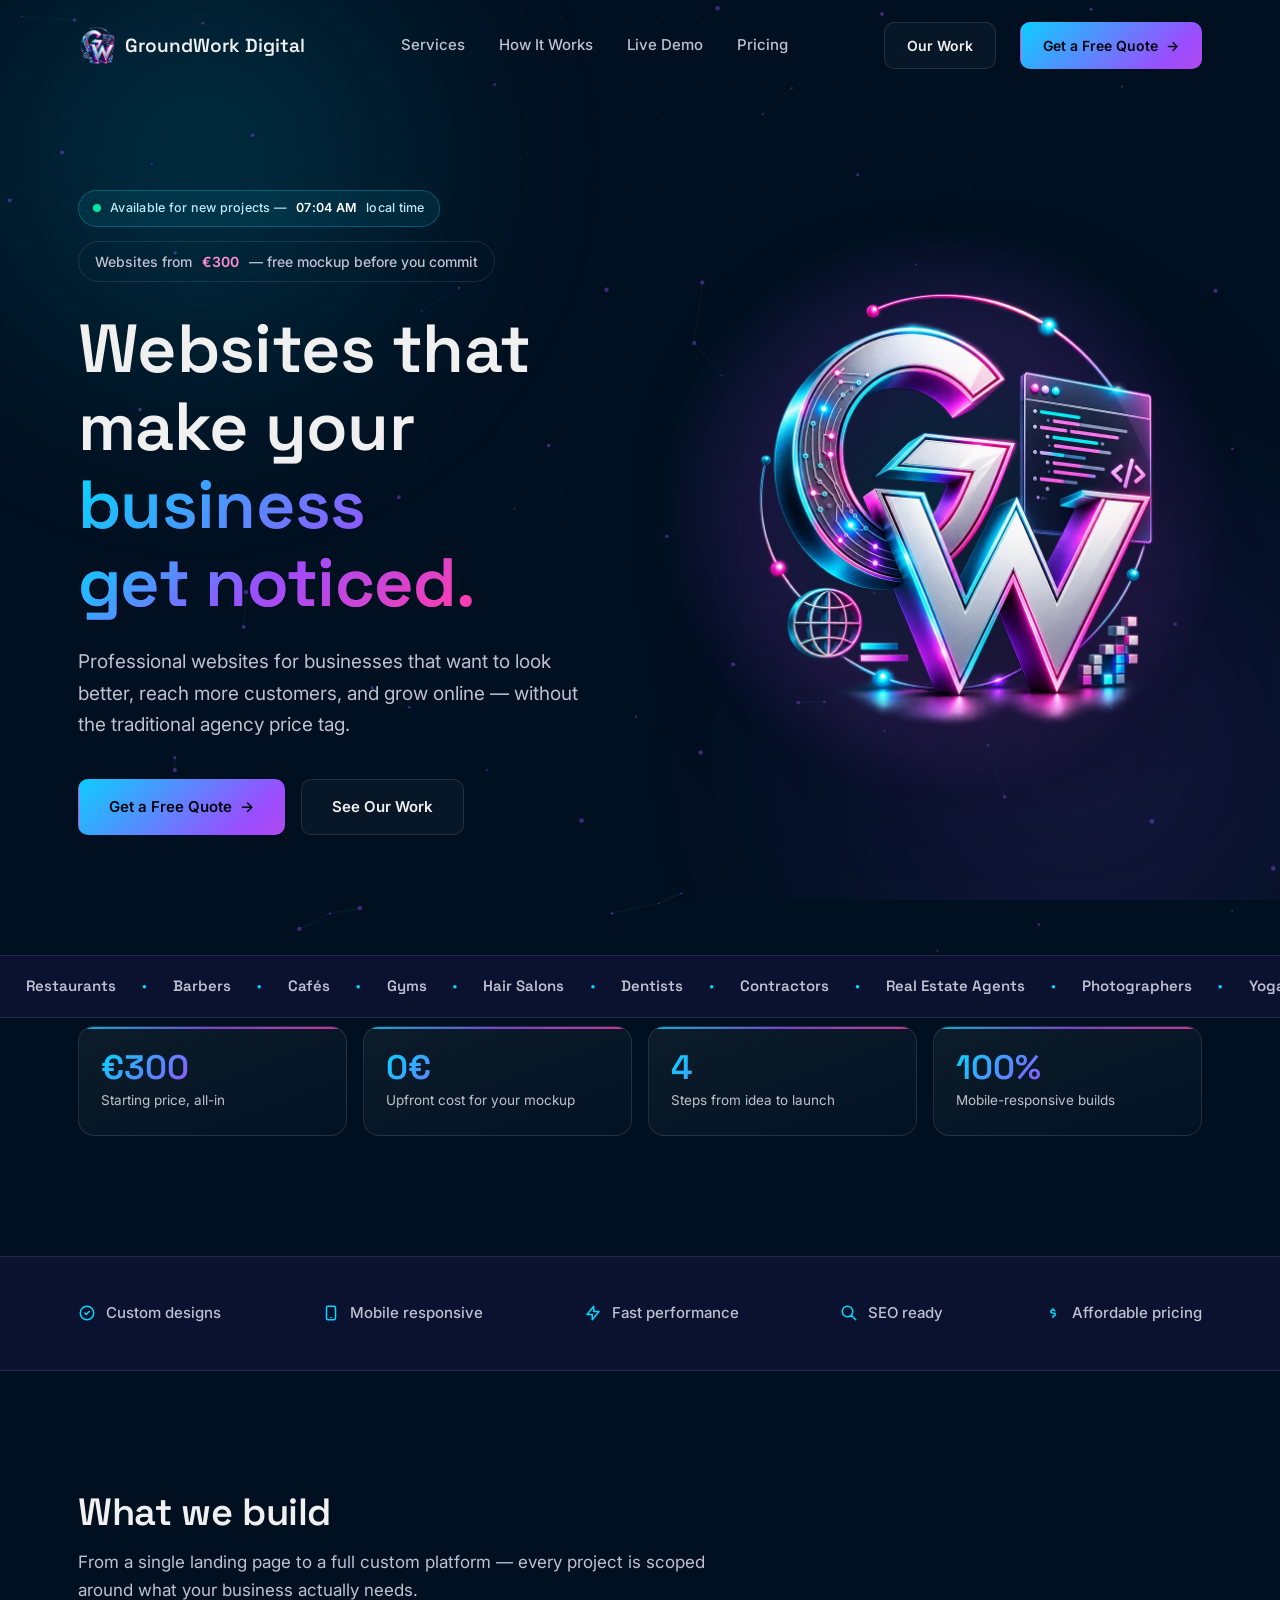
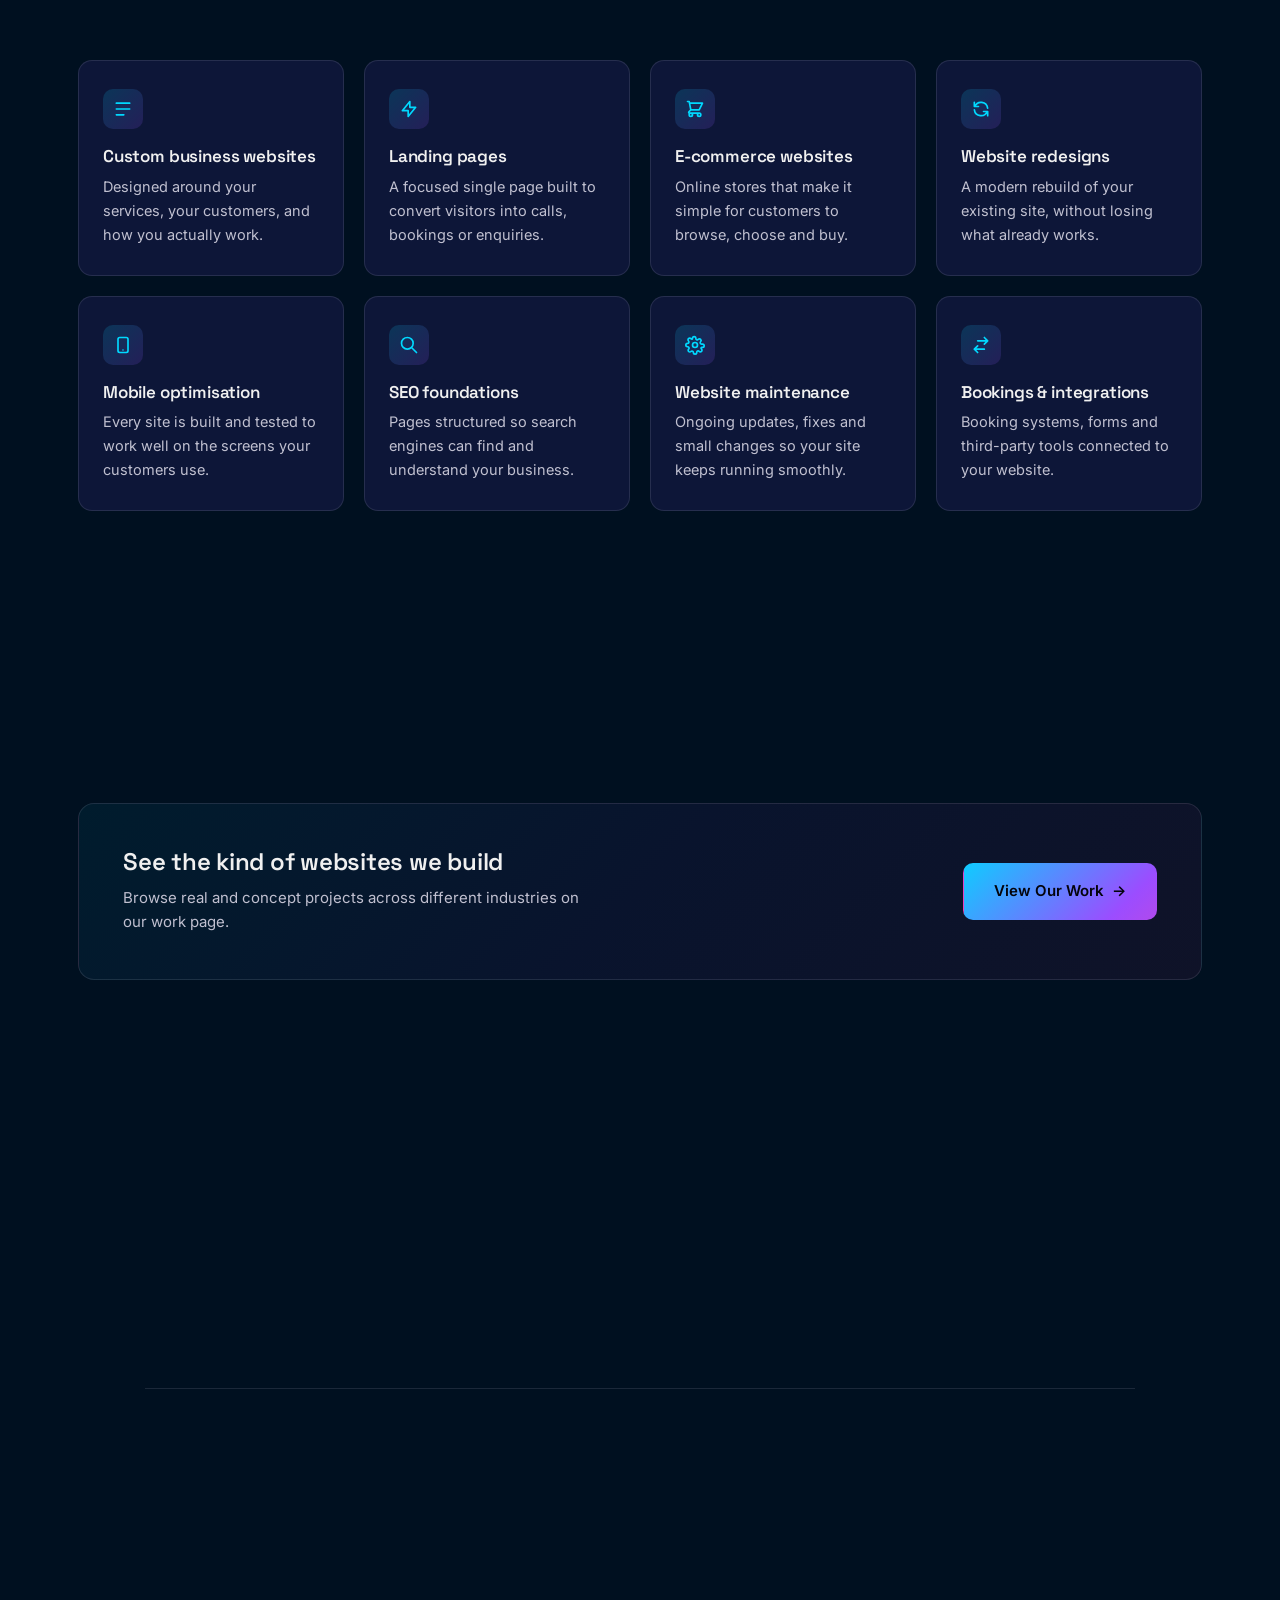
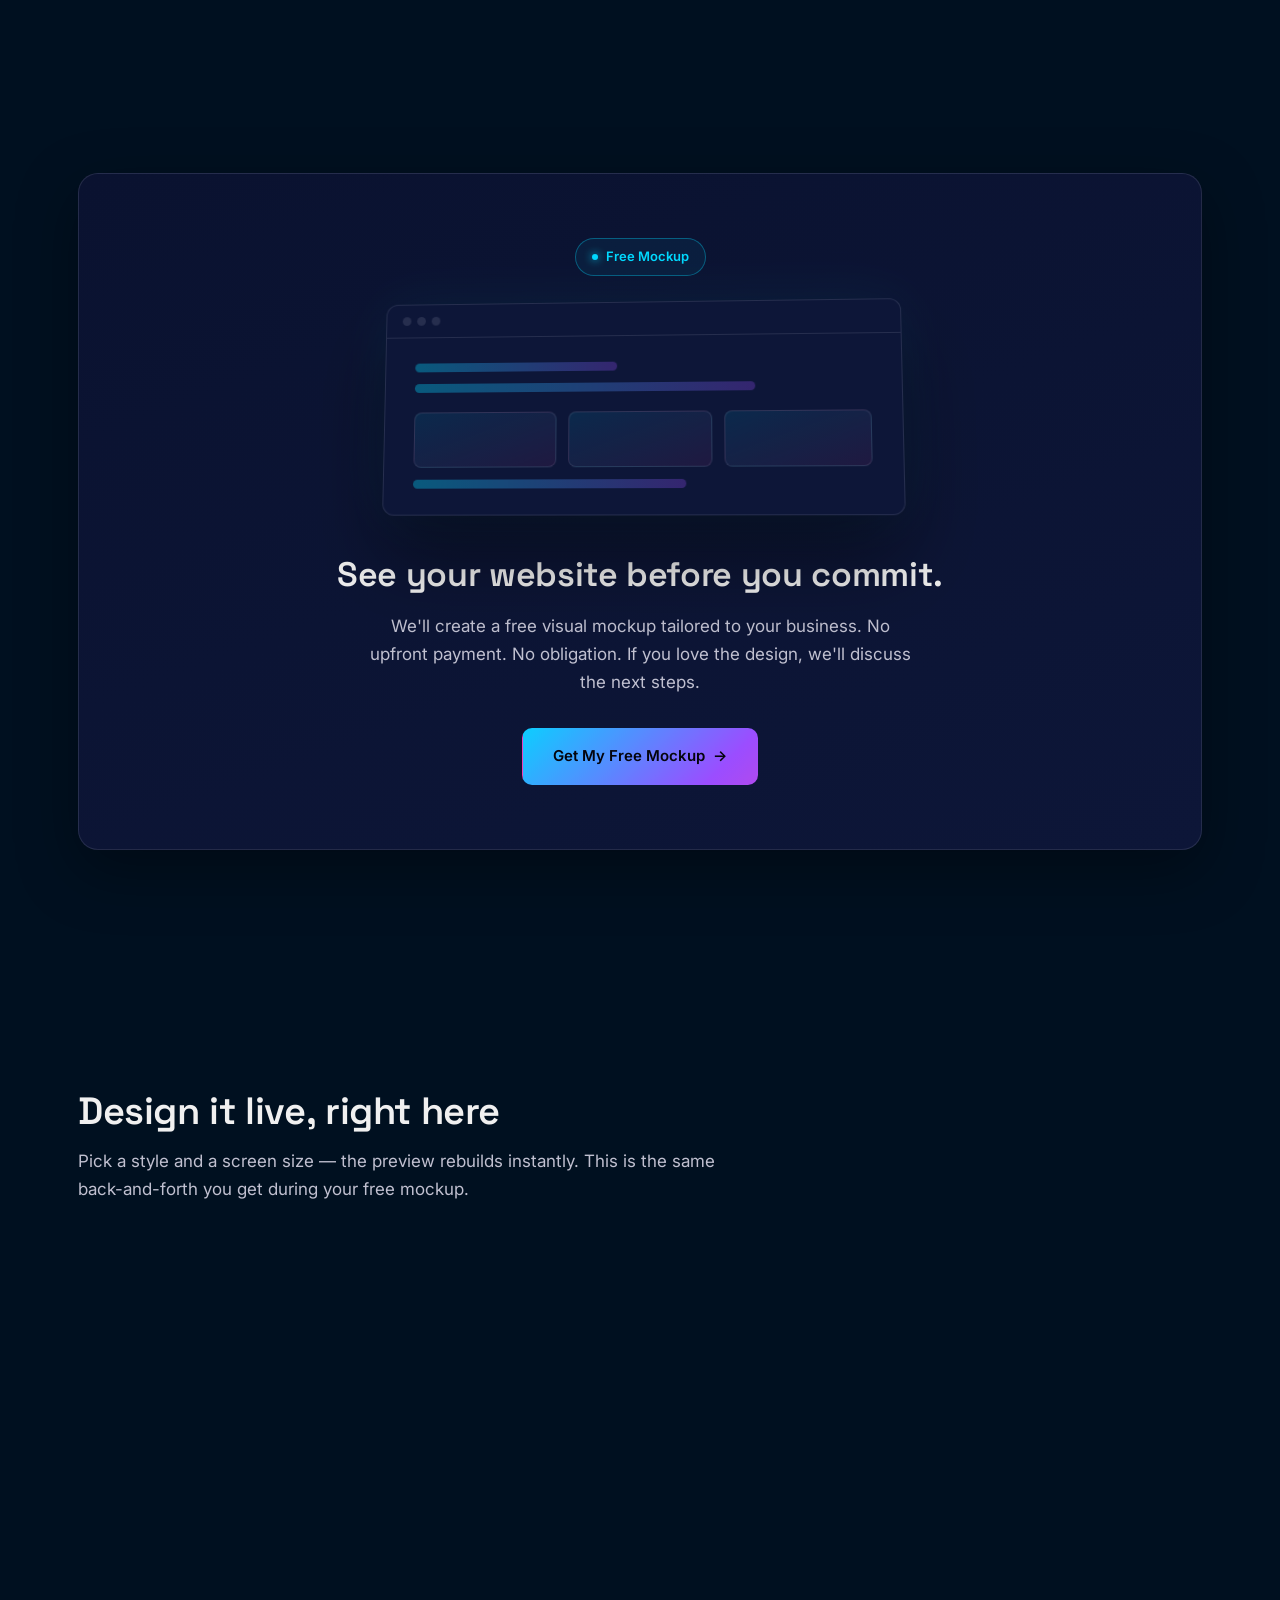
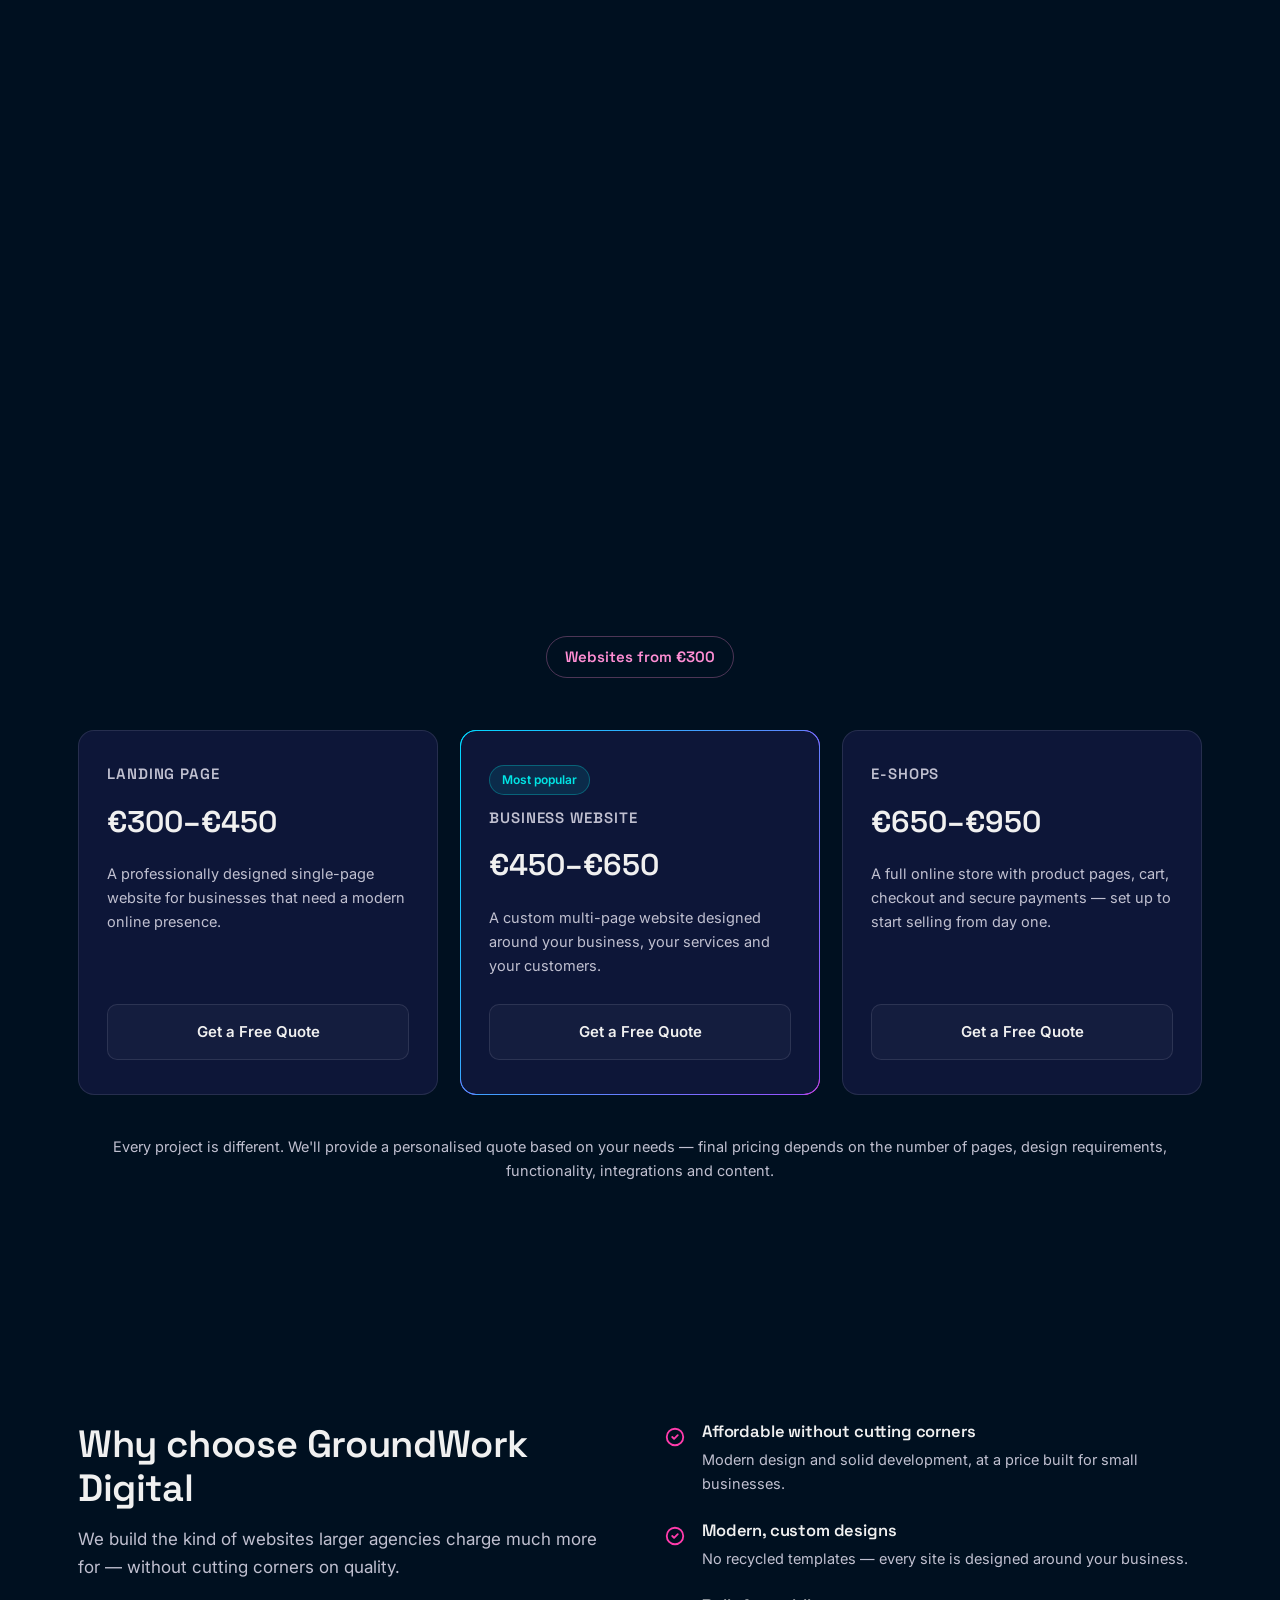
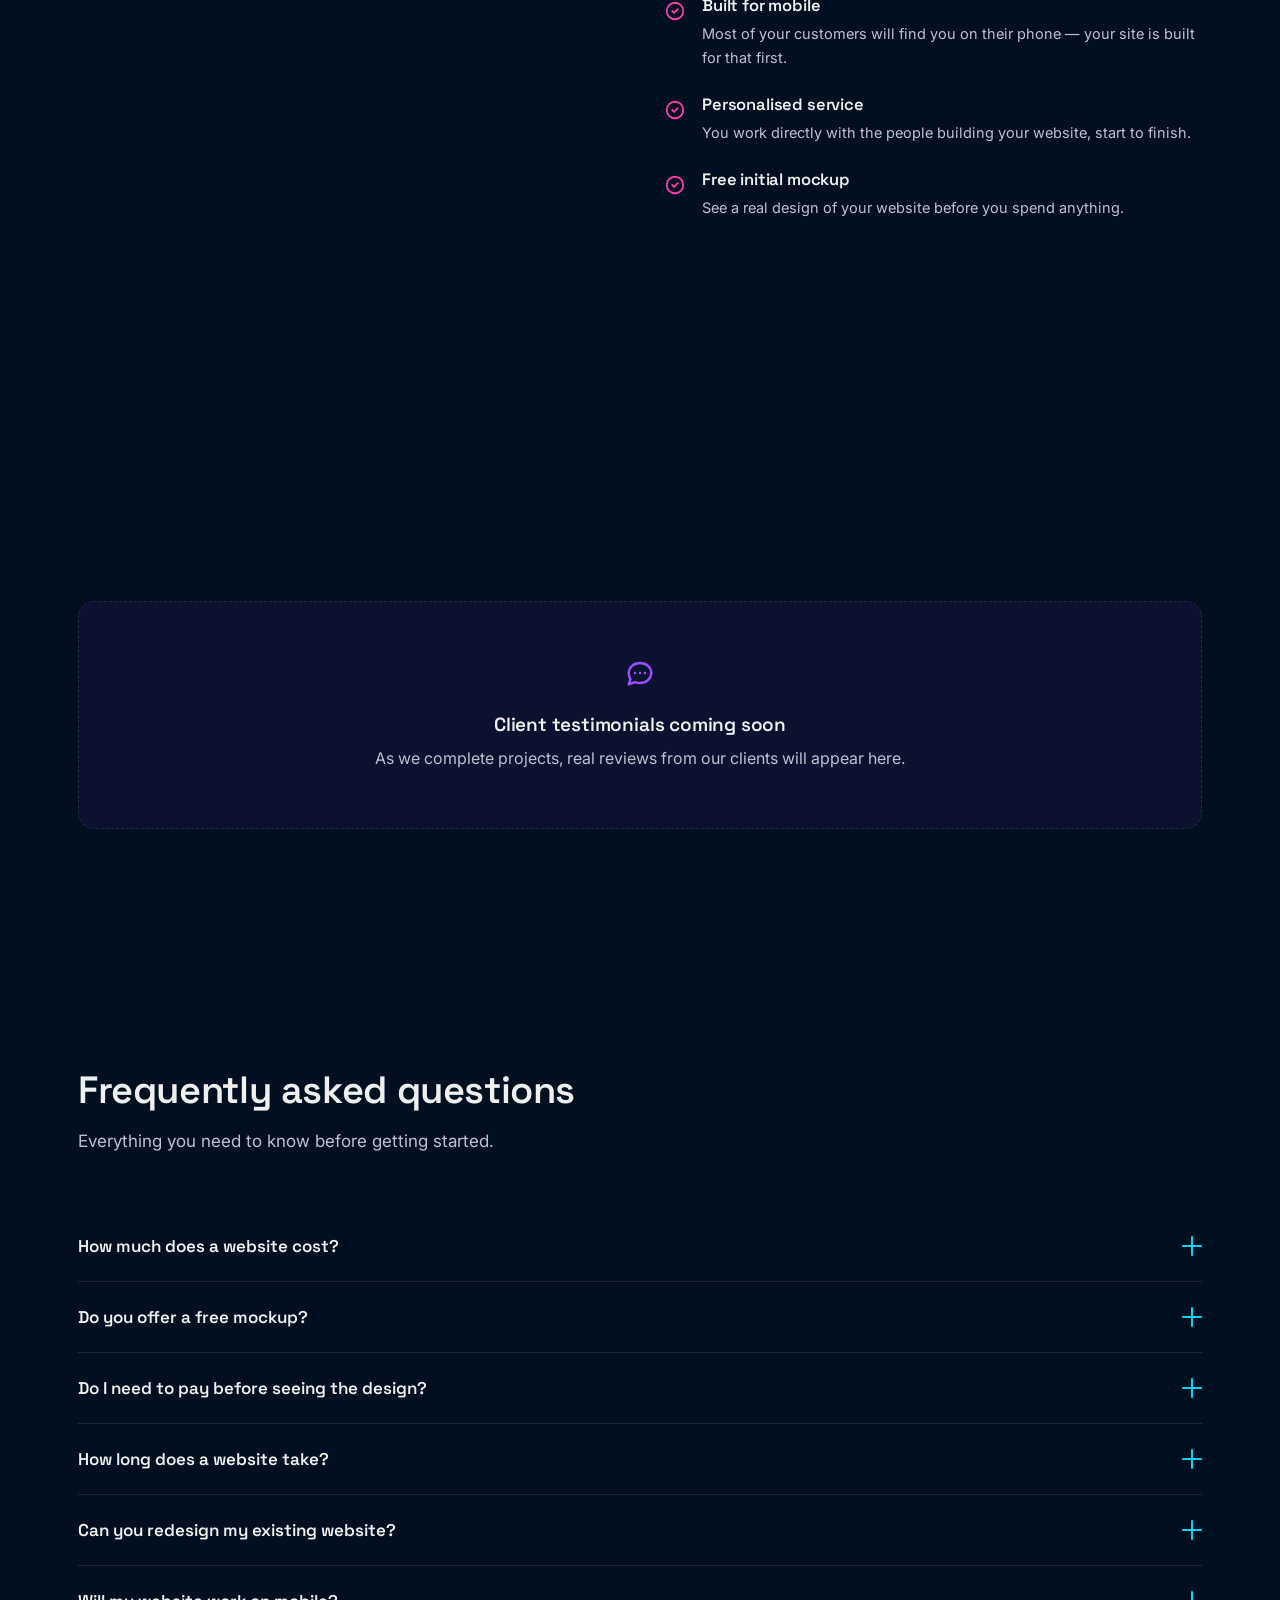
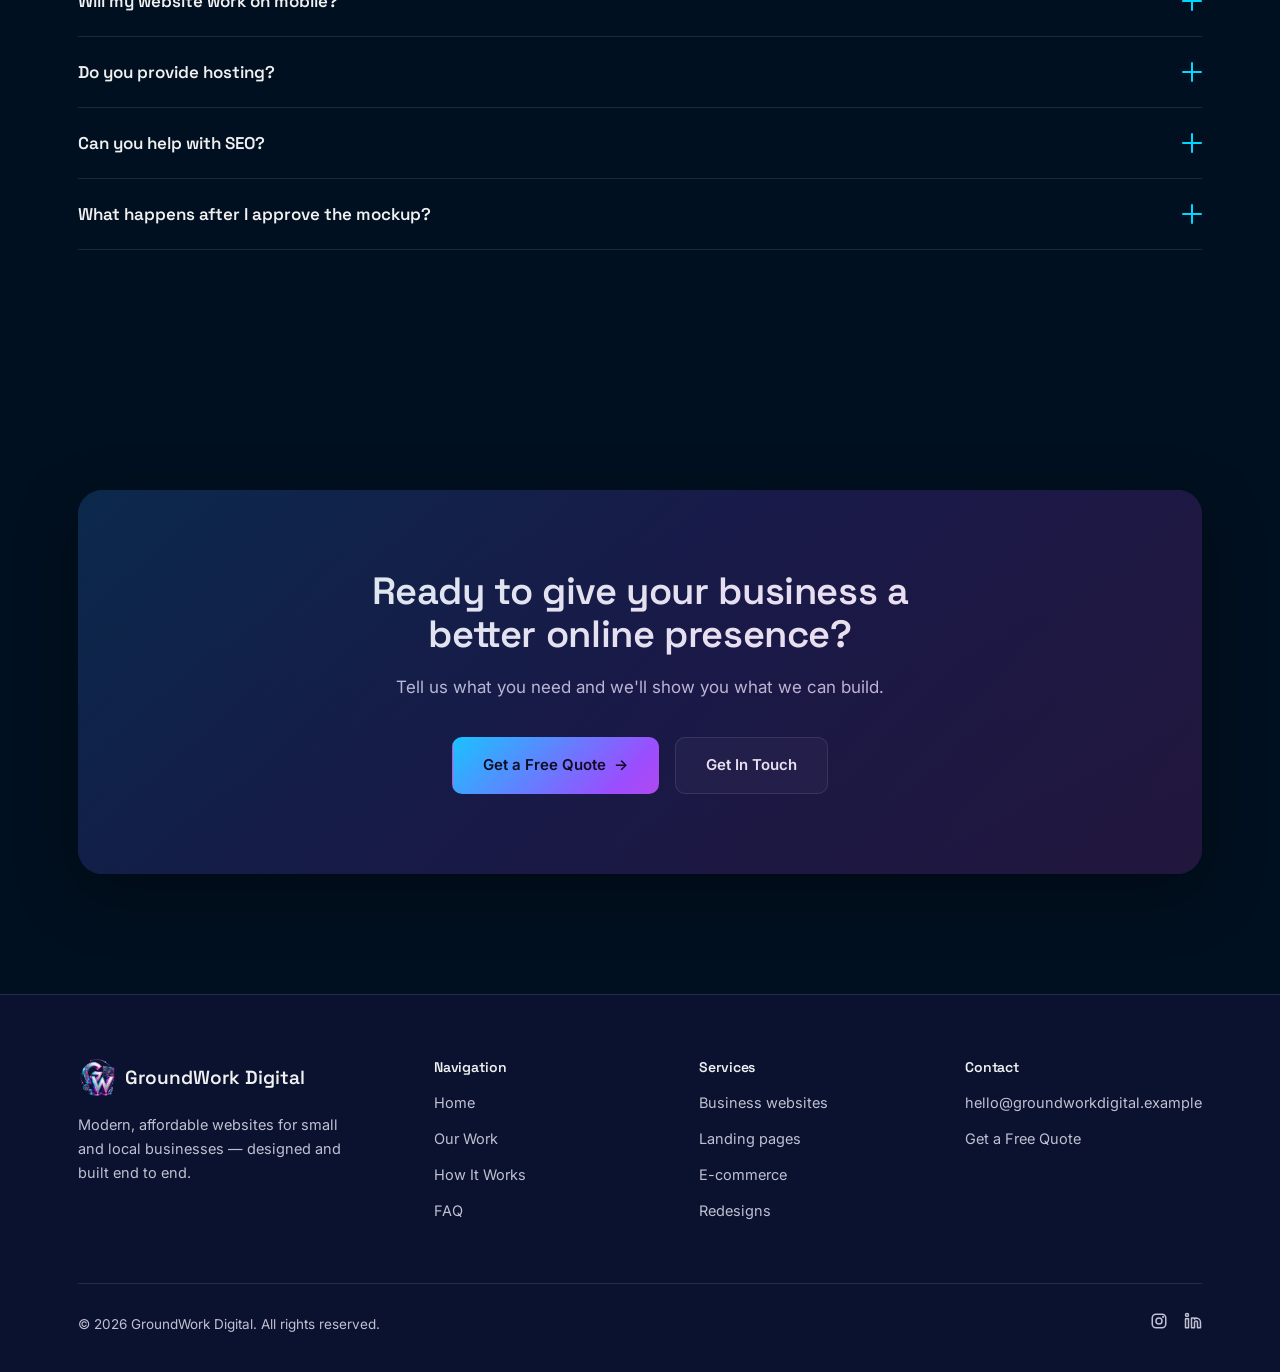
==== commit e71408b6: "Update index.html" ====
--- a/index.html
+++ b/index.html
@@ -728,13 +728,11 @@
     <nav>
       <a href="#top" class="brand"><img src="[data-uri]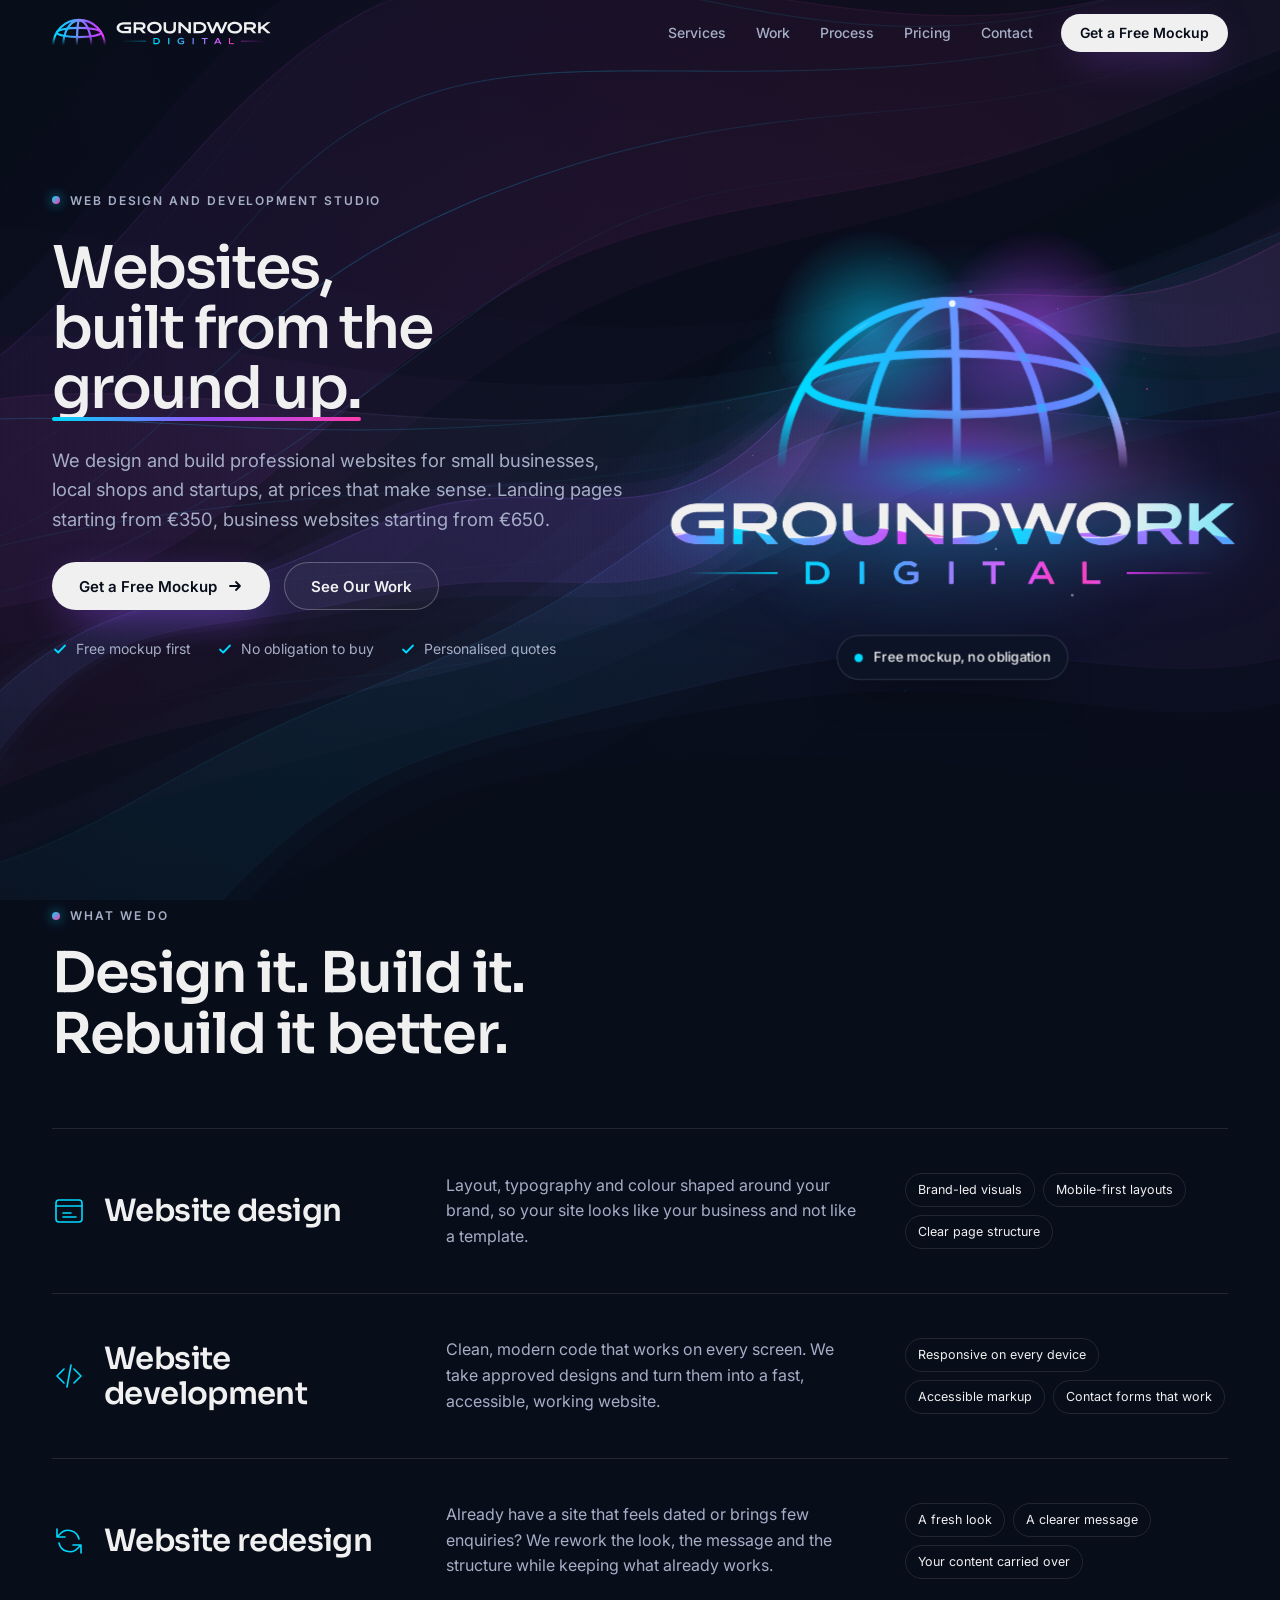
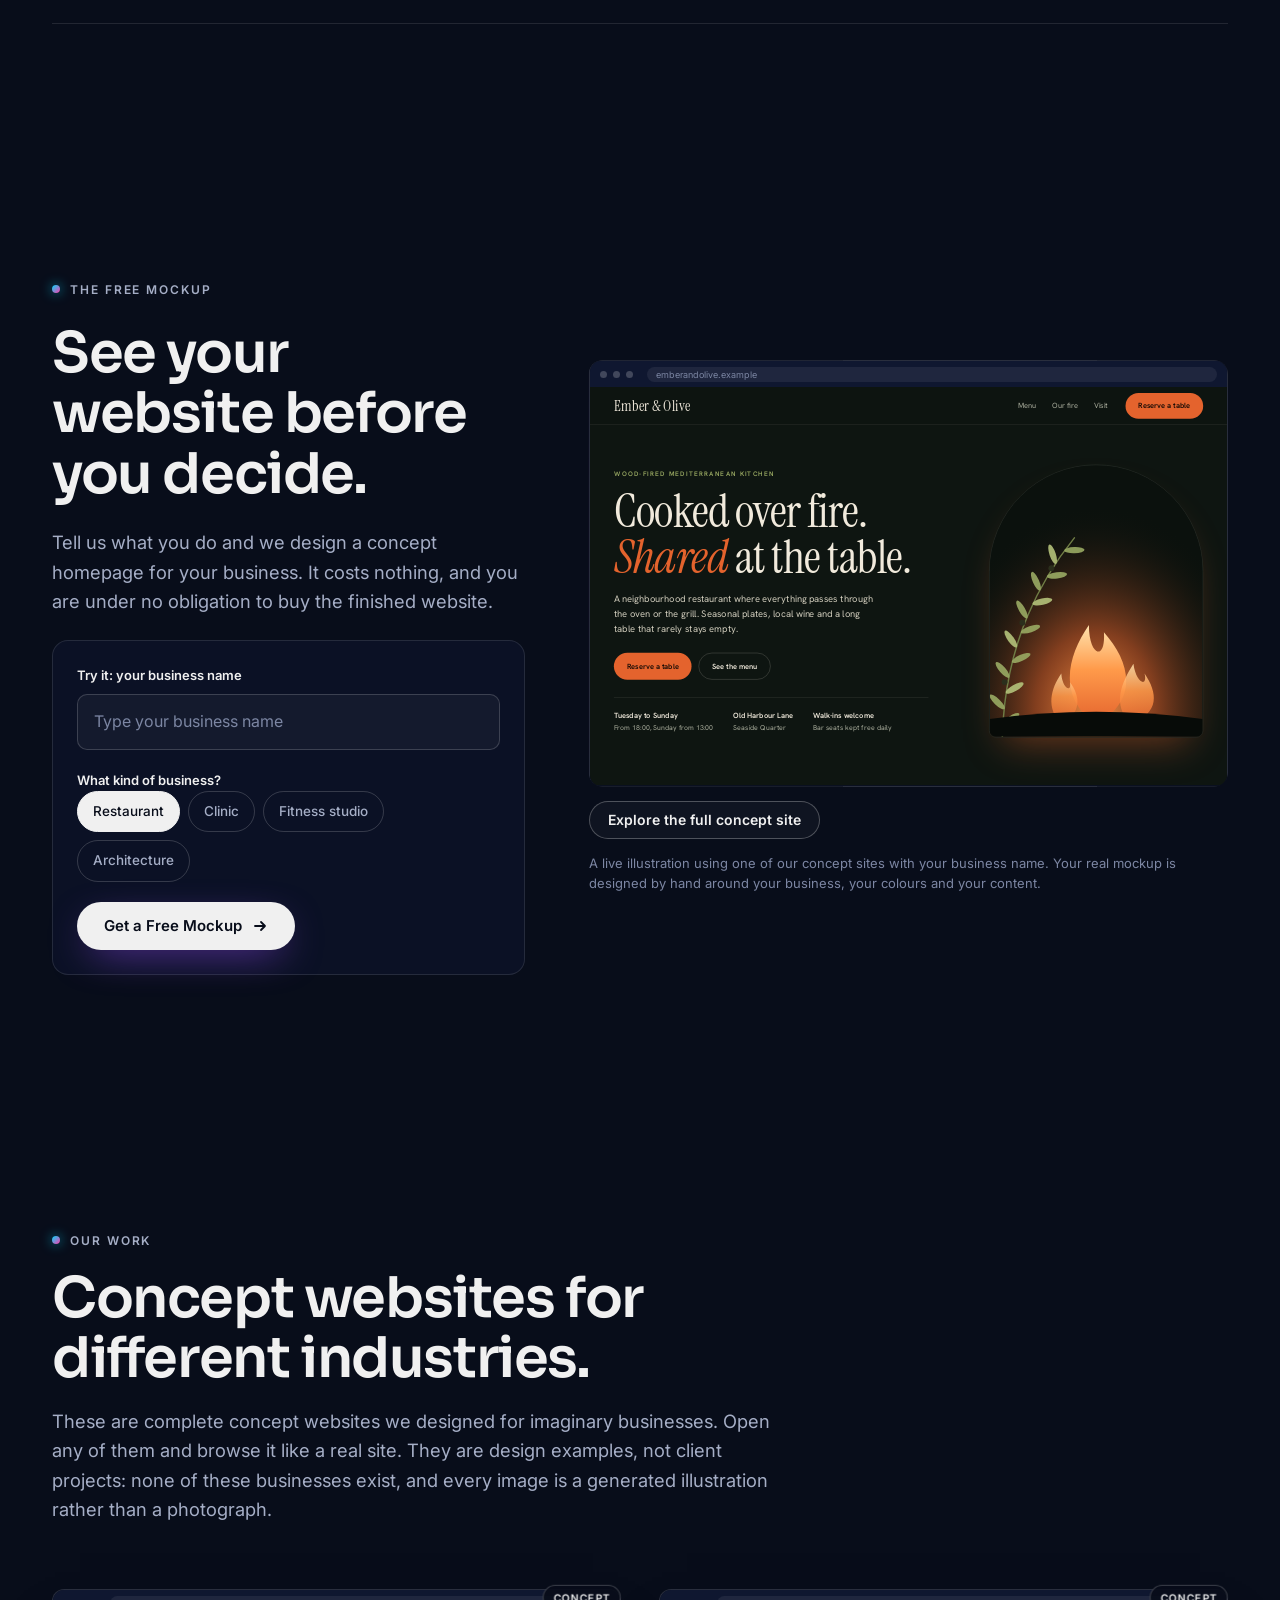
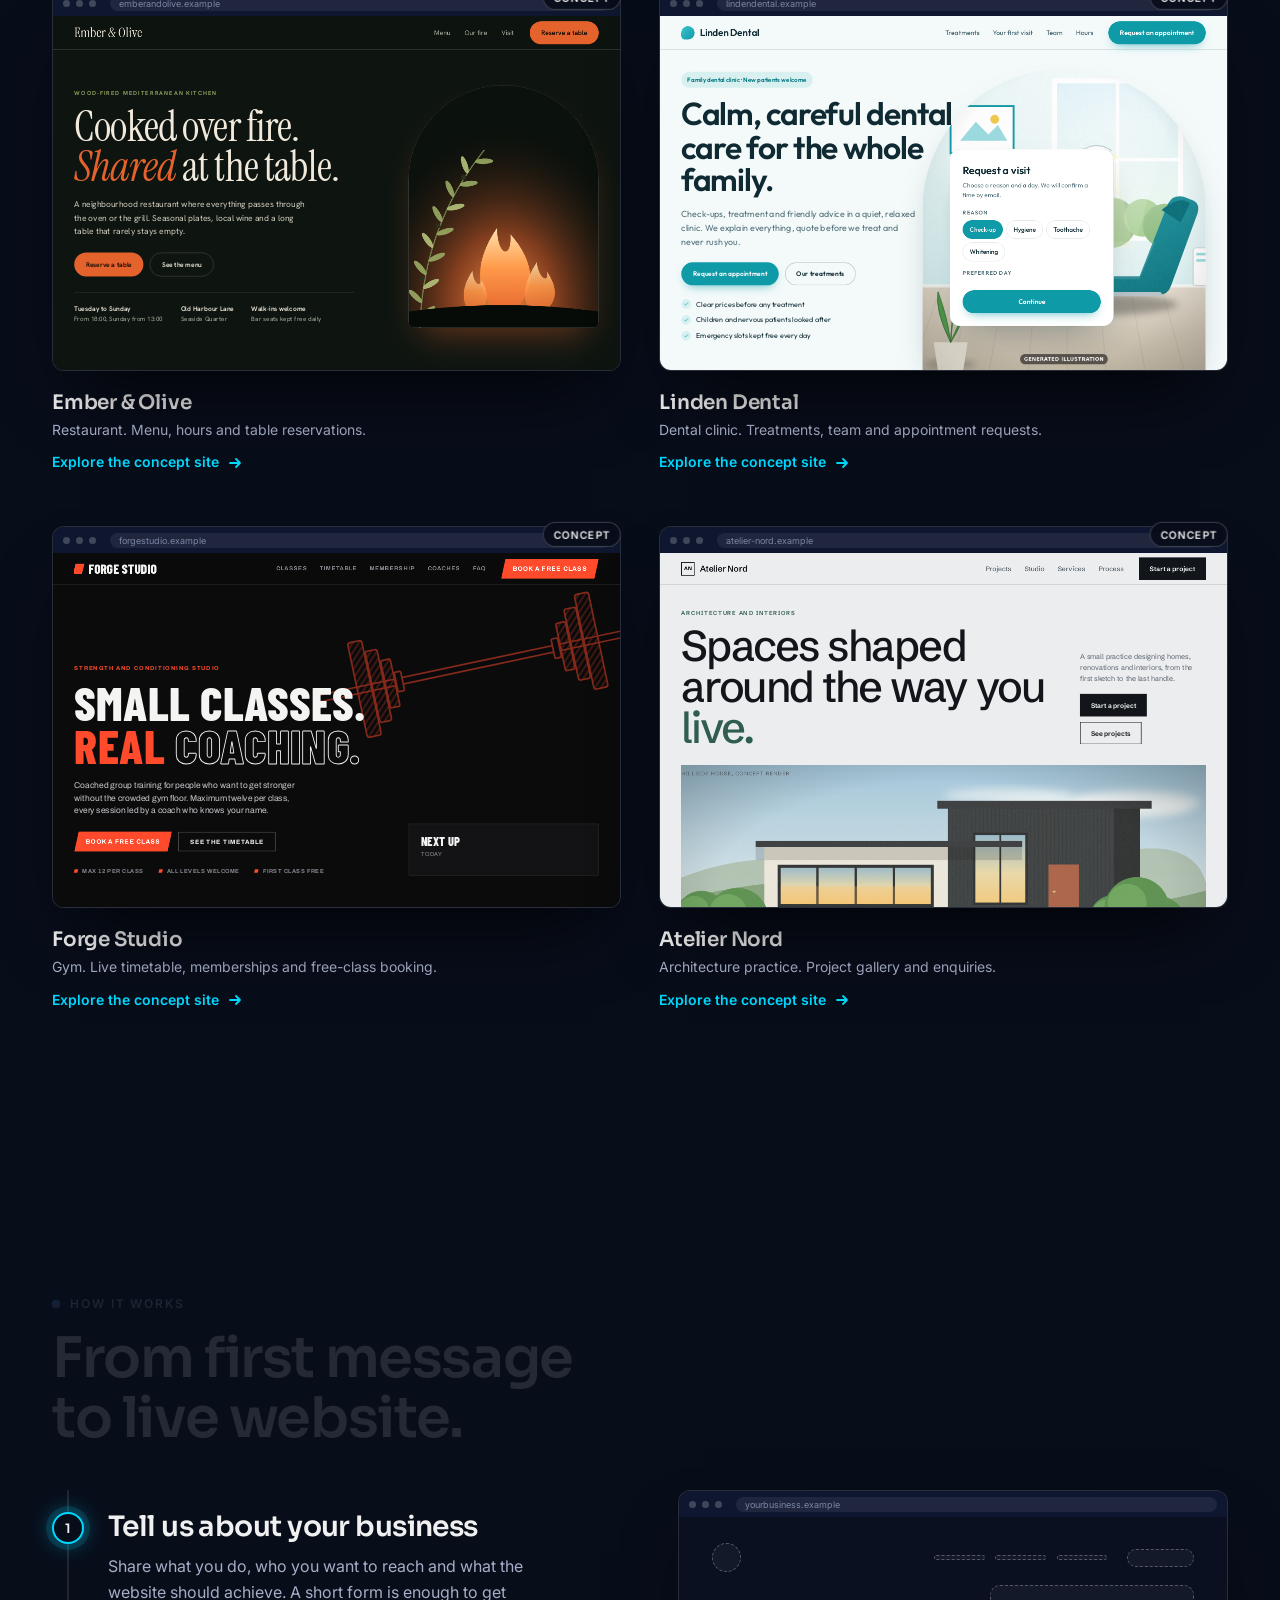
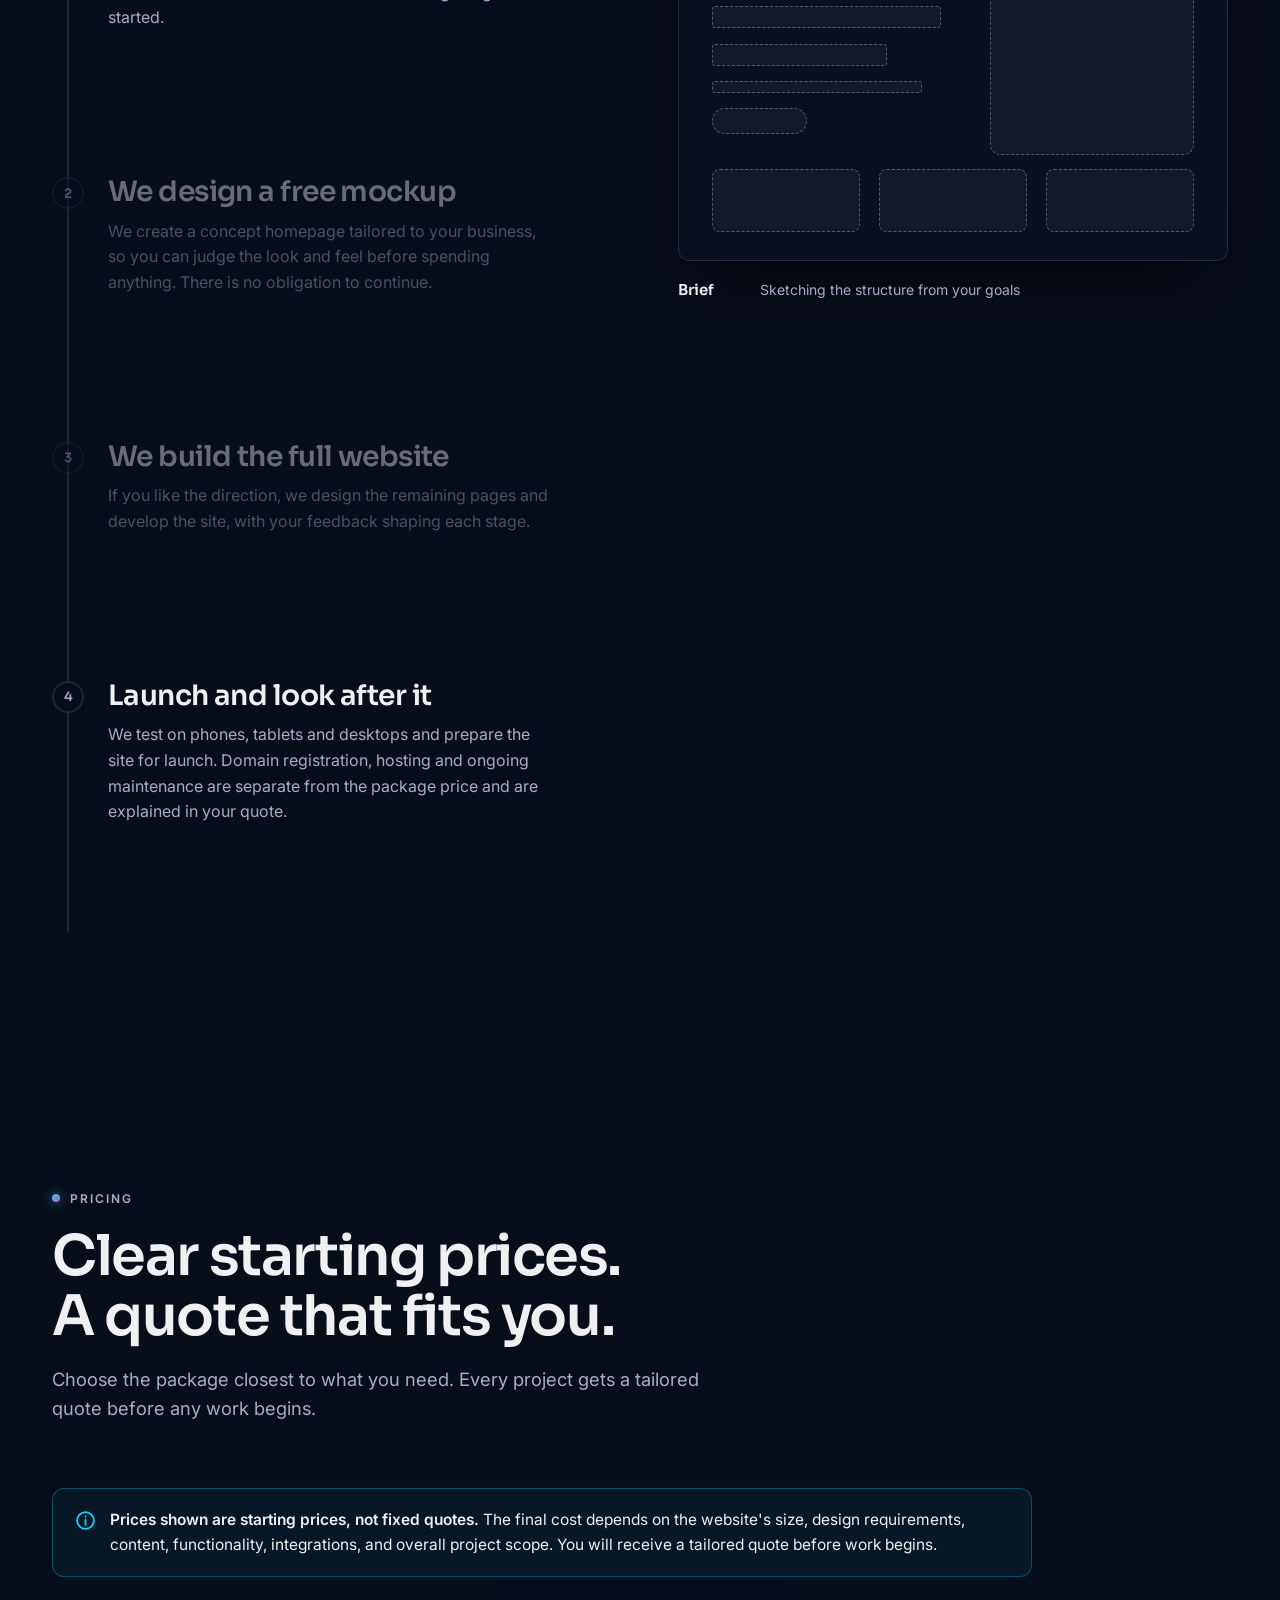
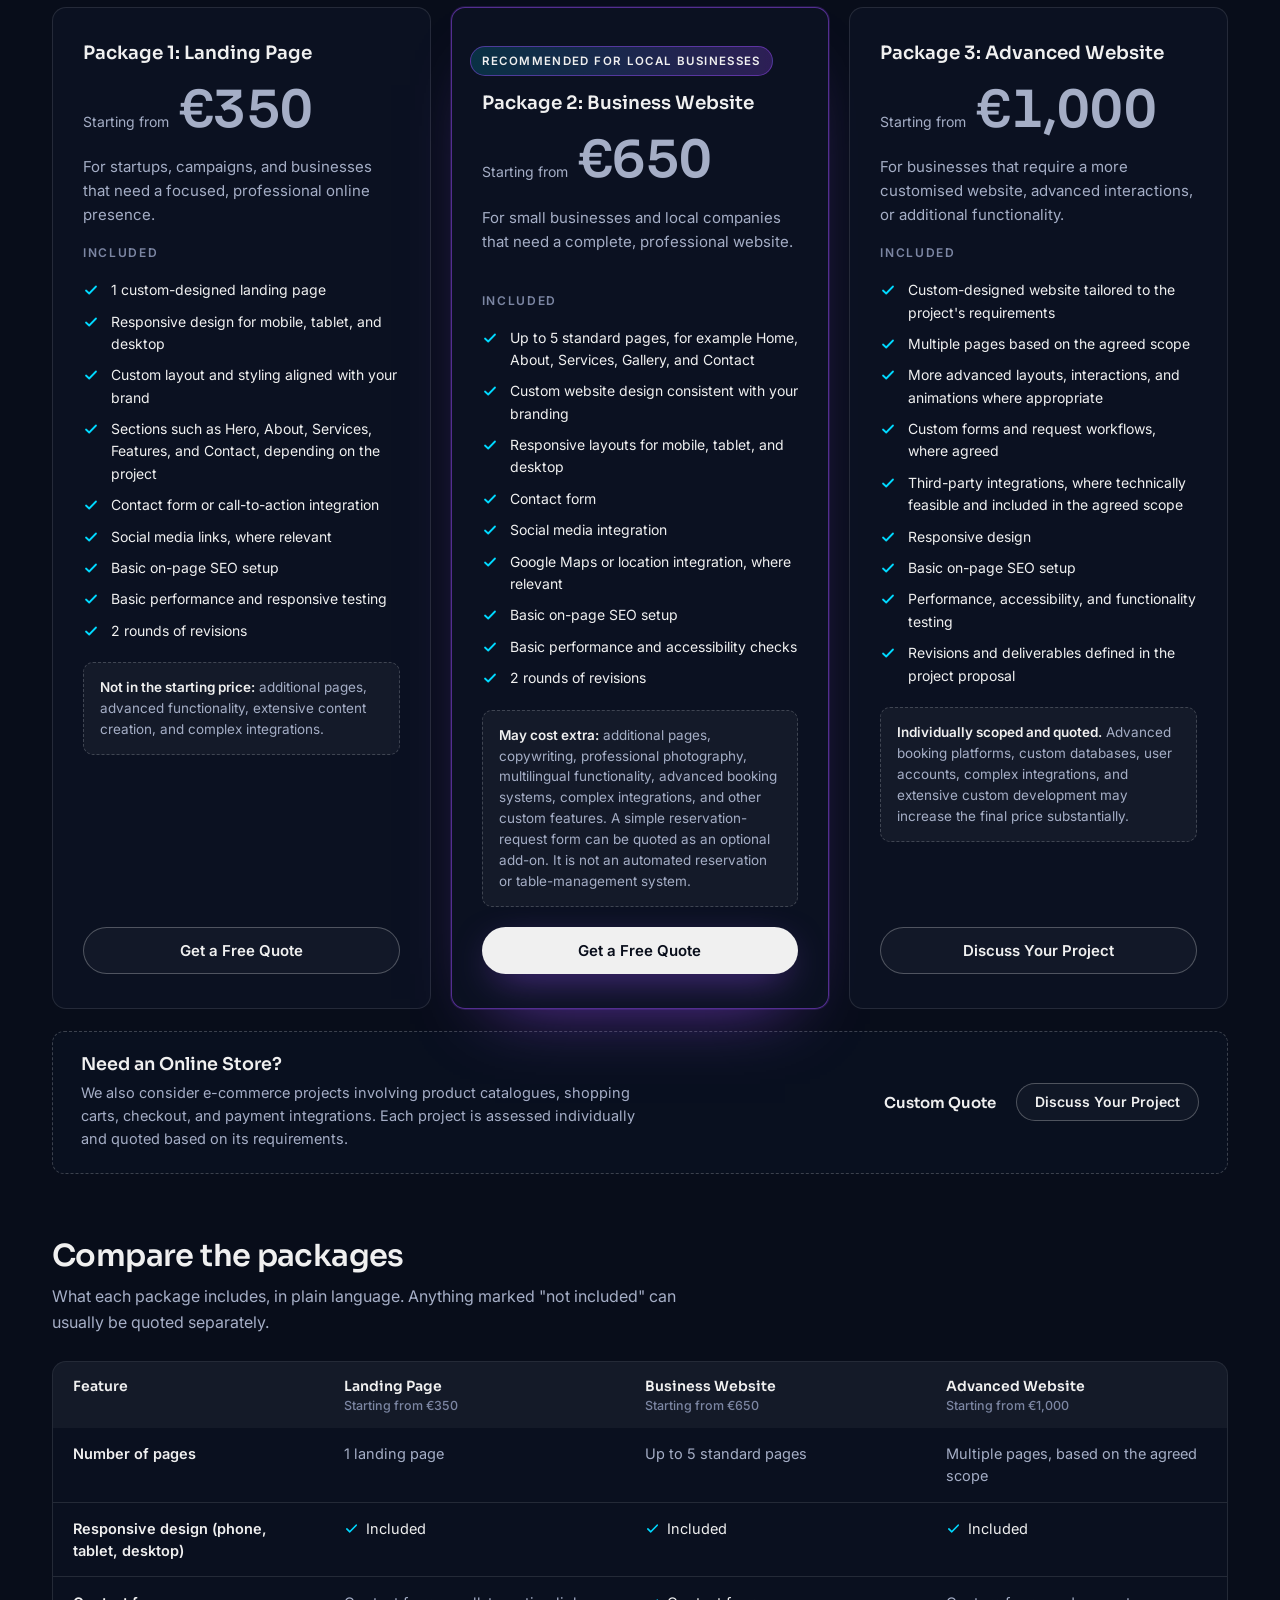
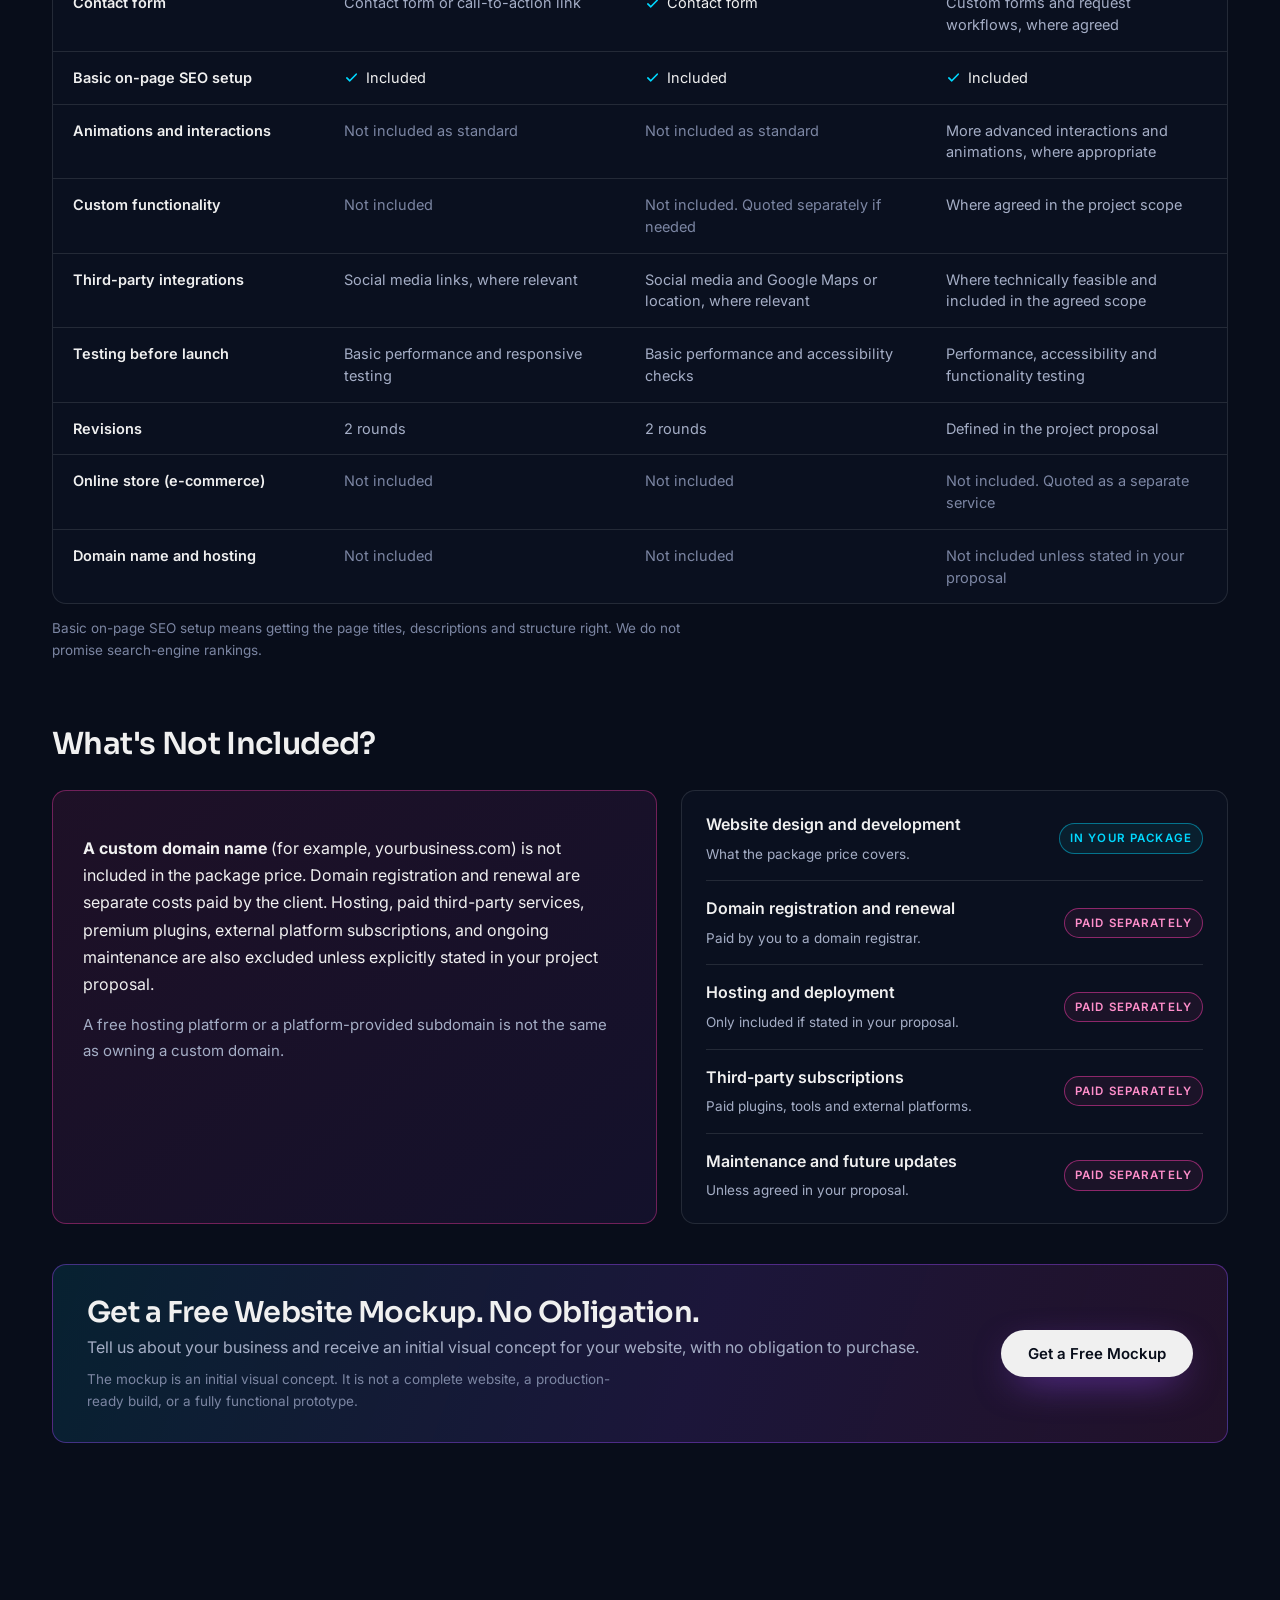
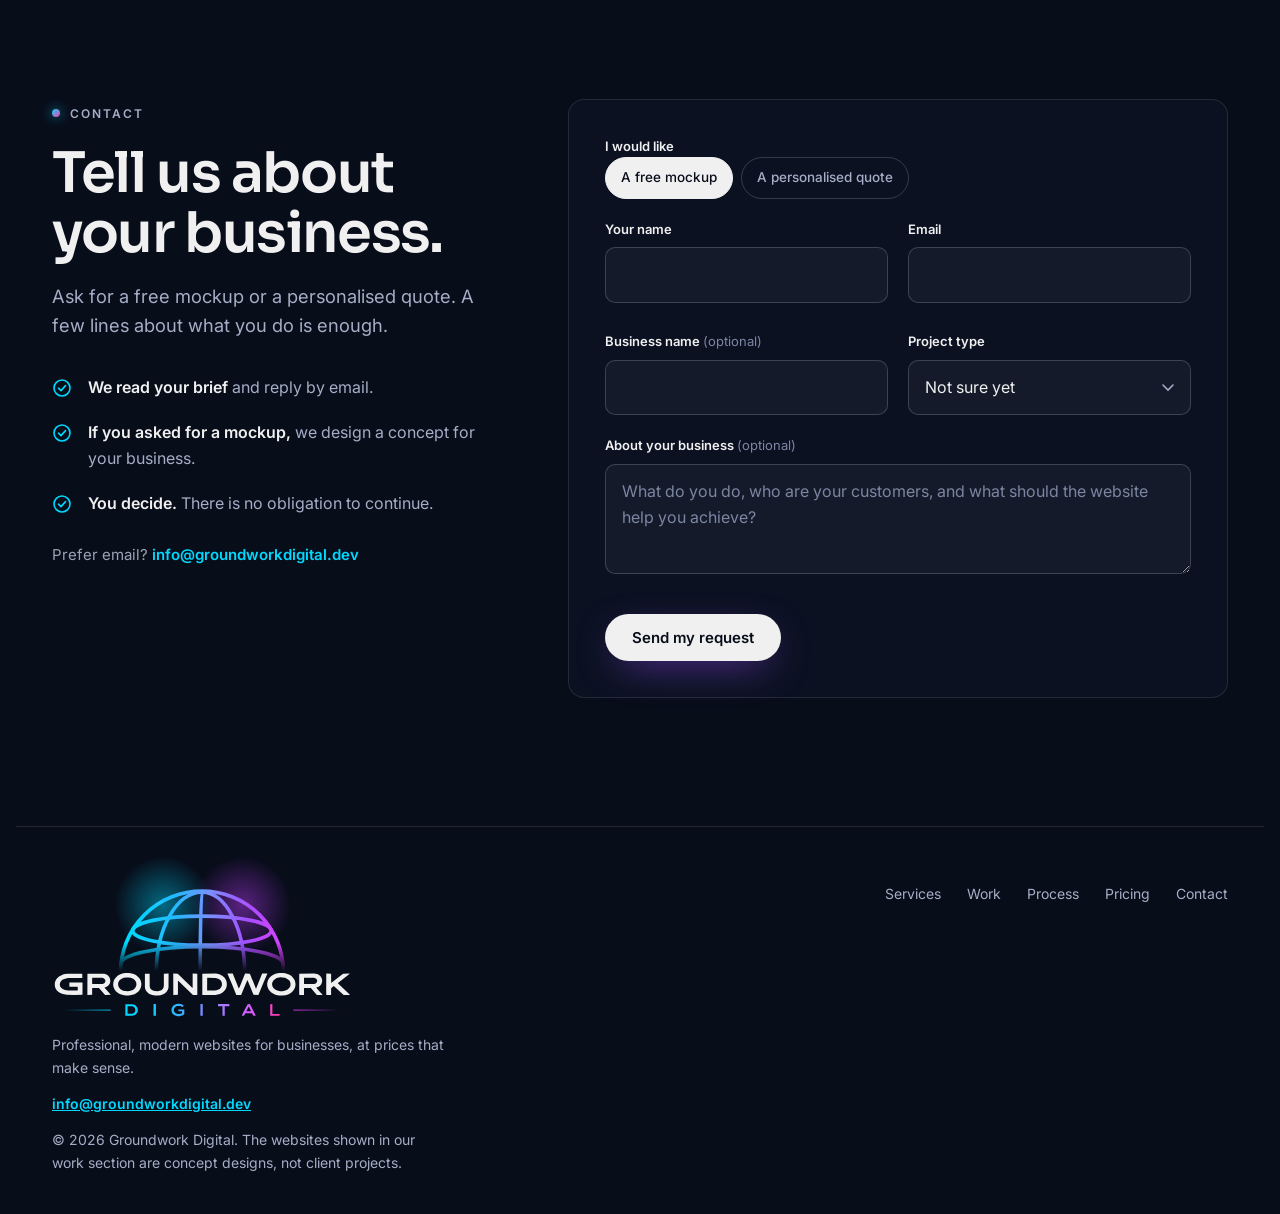
==== commit 6e6b09be: "Create index.html" ====
--- a/index.html
+++ b/index.html
@@ -1,1396 +1,2441 @@
-<!DOCTYPE html>
-<html lang="en">
-<head>
-<meta charset="UTF-8">
-<meta name="viewport" content="width=device-width, initial-scale=1.0">
-<title>GroundWork Digital — Websites That Make Your Business Stand Out</title>
-<link rel="icon" type="image/png" sizes="16x16" href="[data-uri]">
-<link rel="icon" type="image/png" sizes="32x32" href="[data-uri]">
-<link rel="icon" type="image/png" sizes="512x512" href="[data-uri]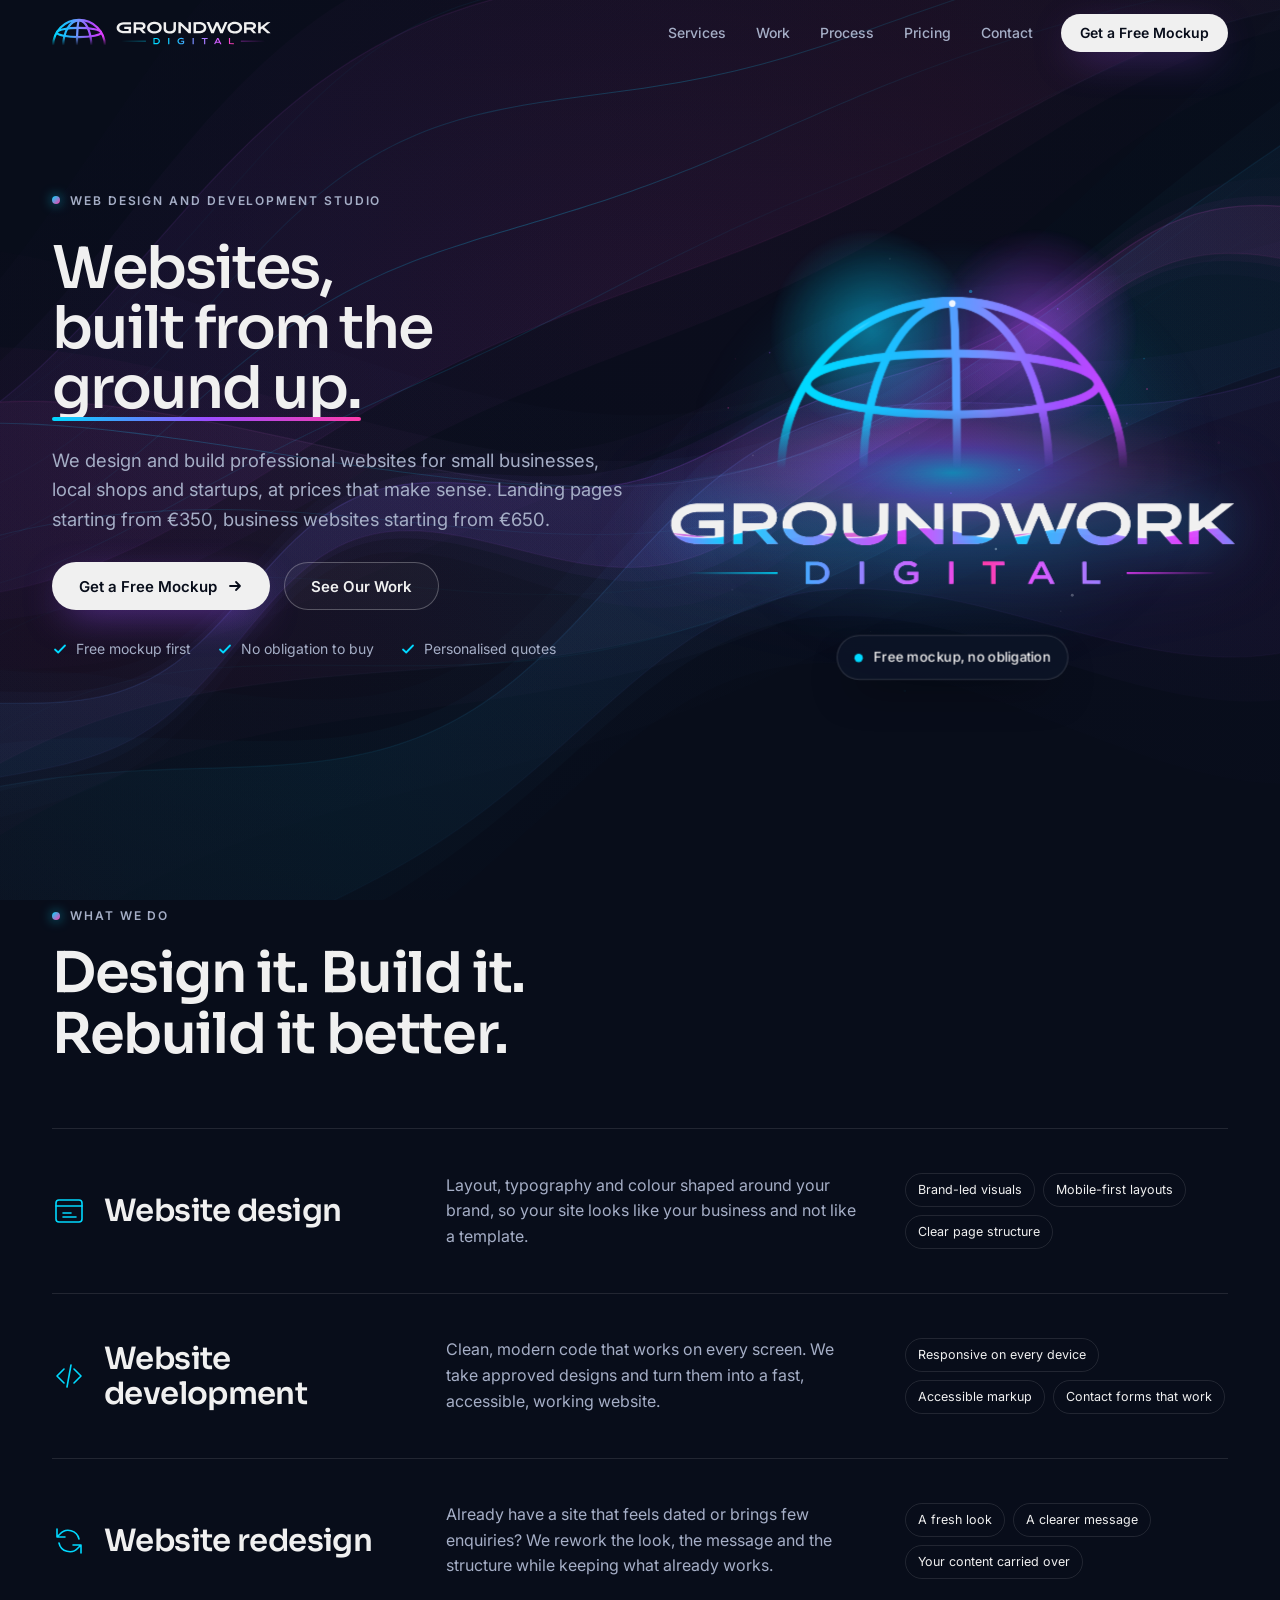
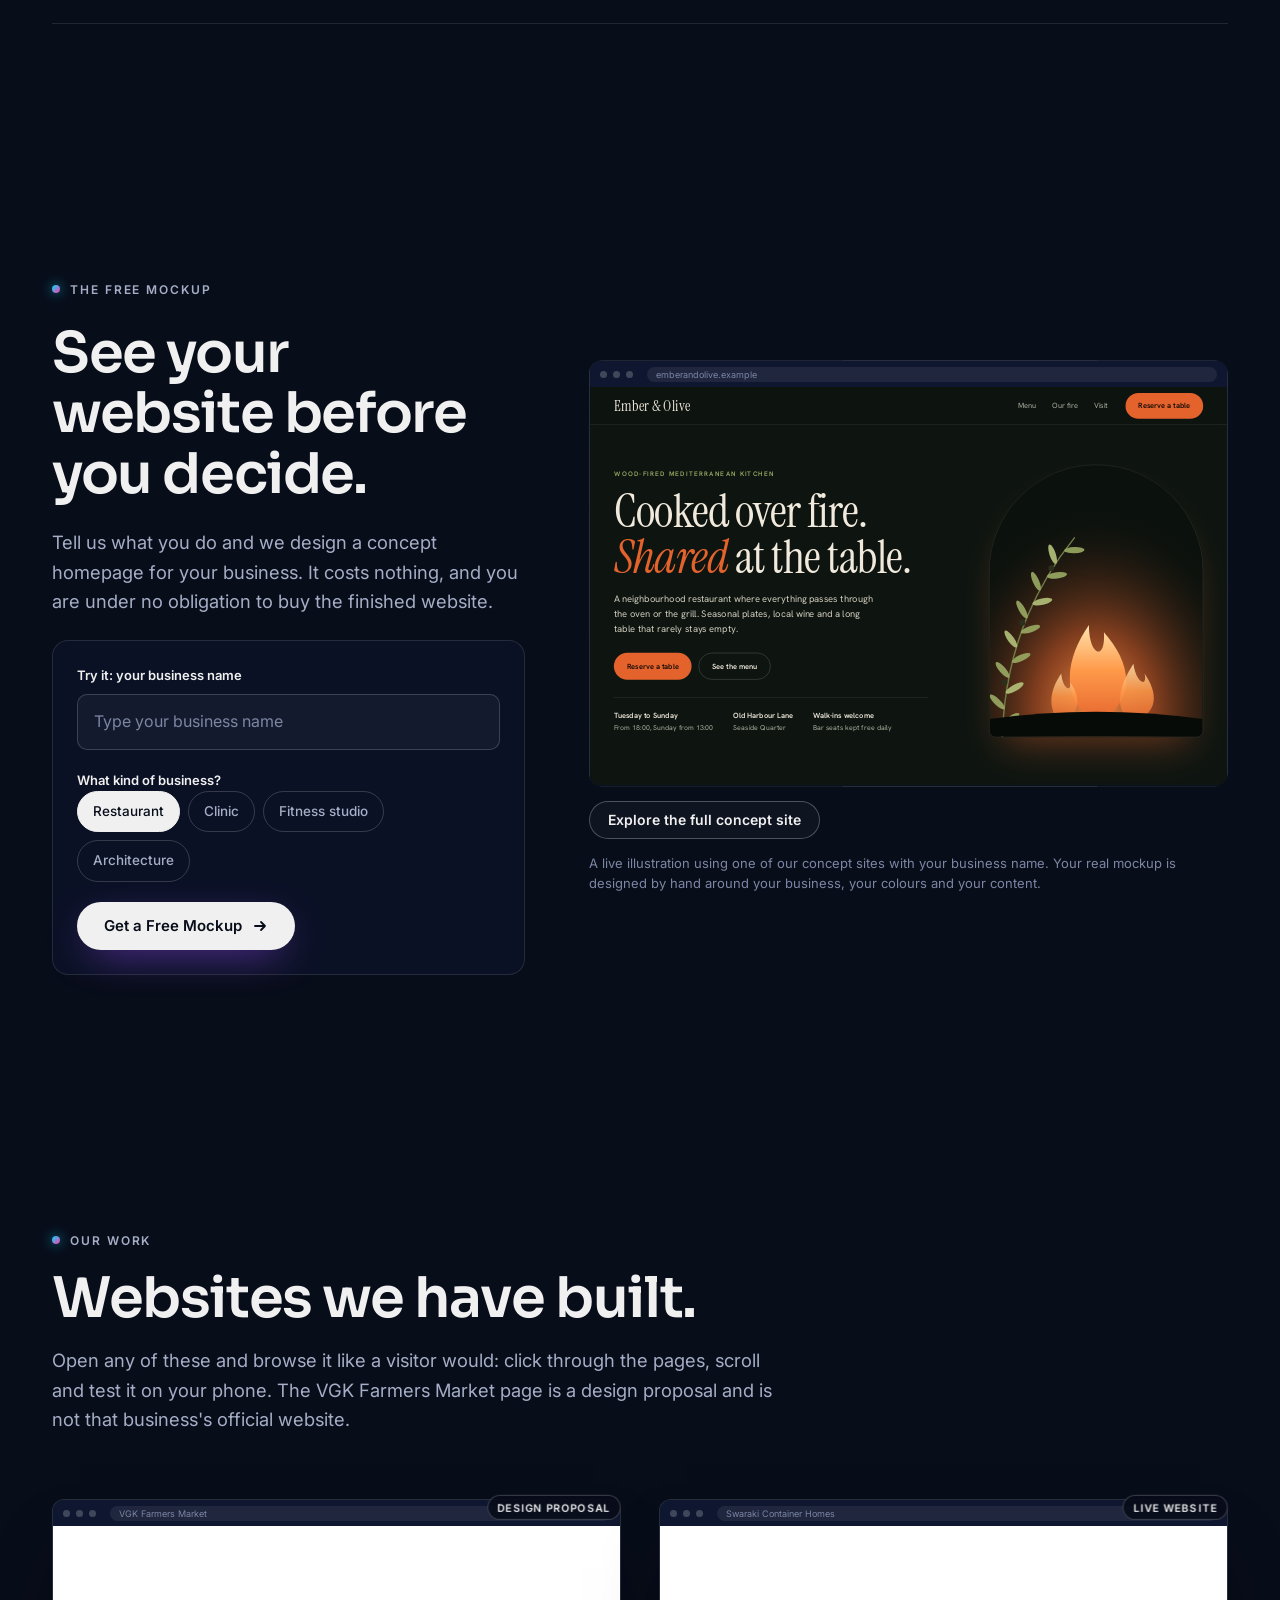
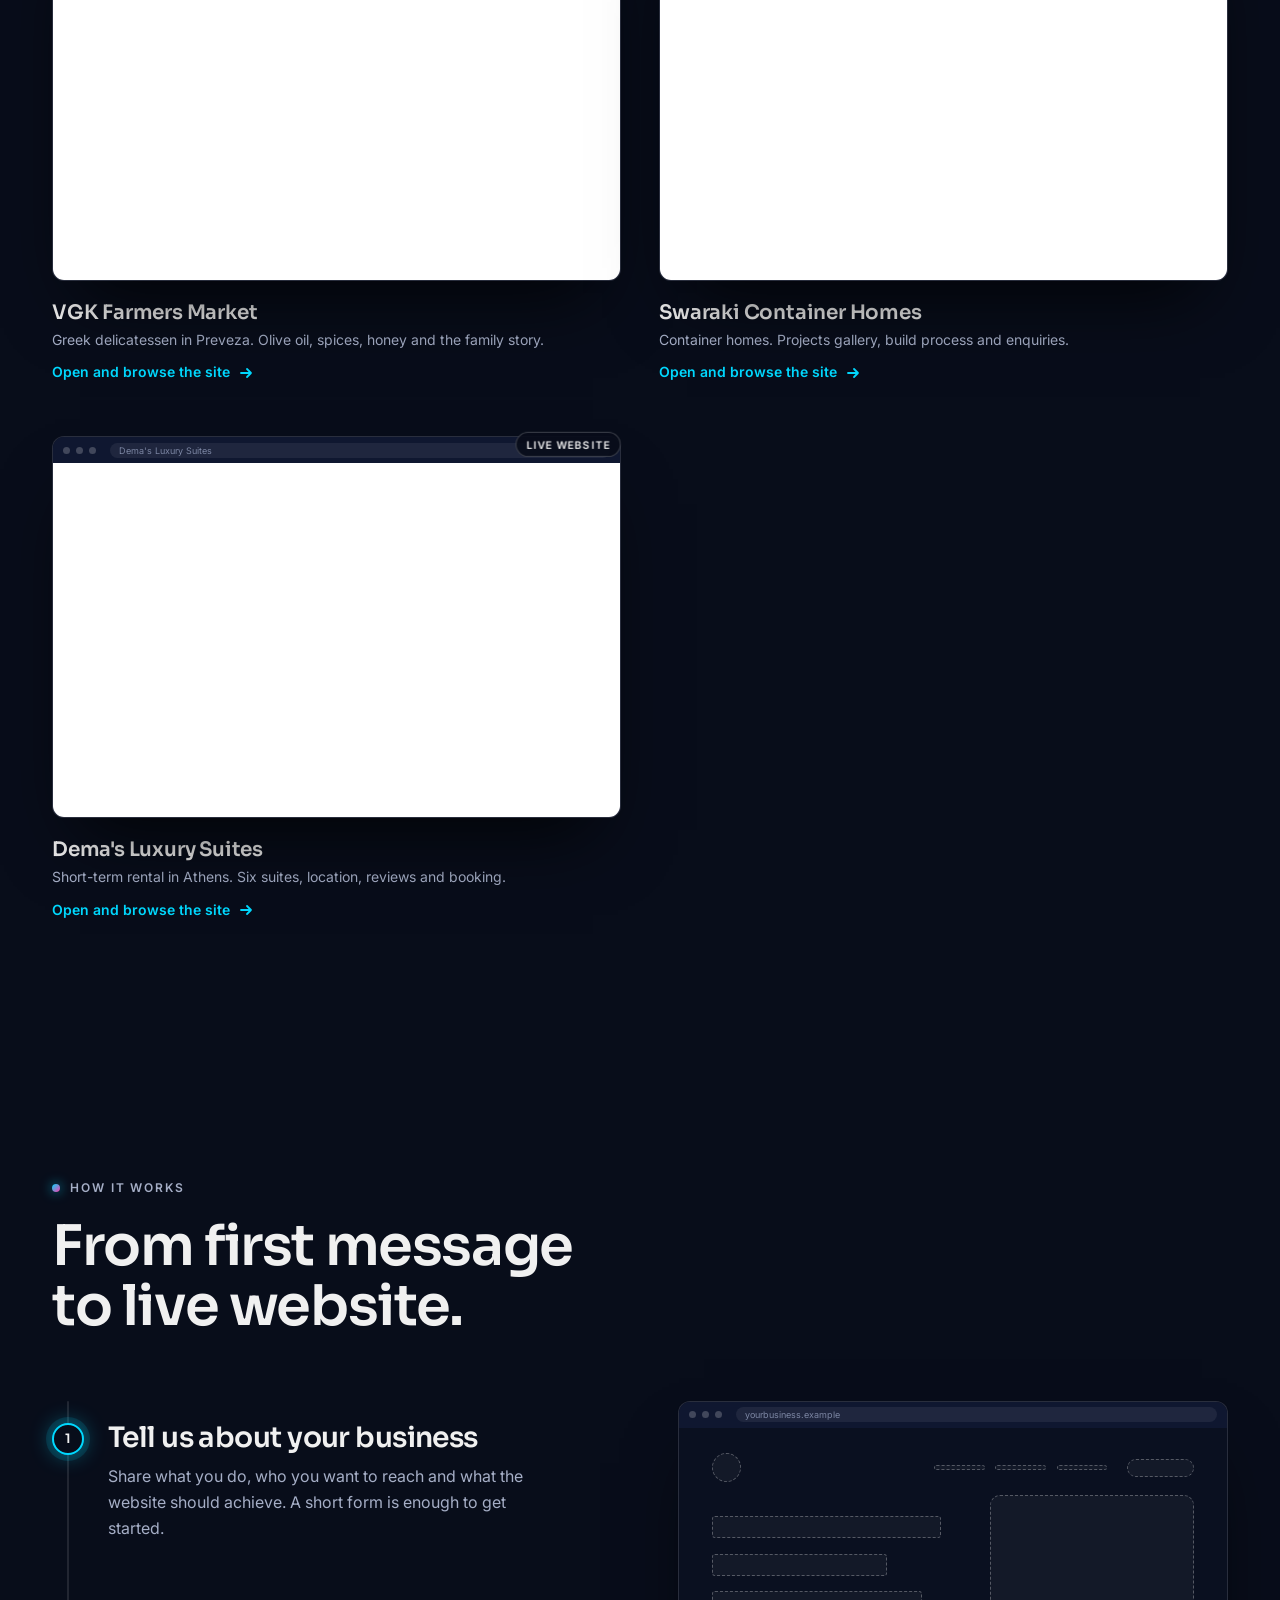
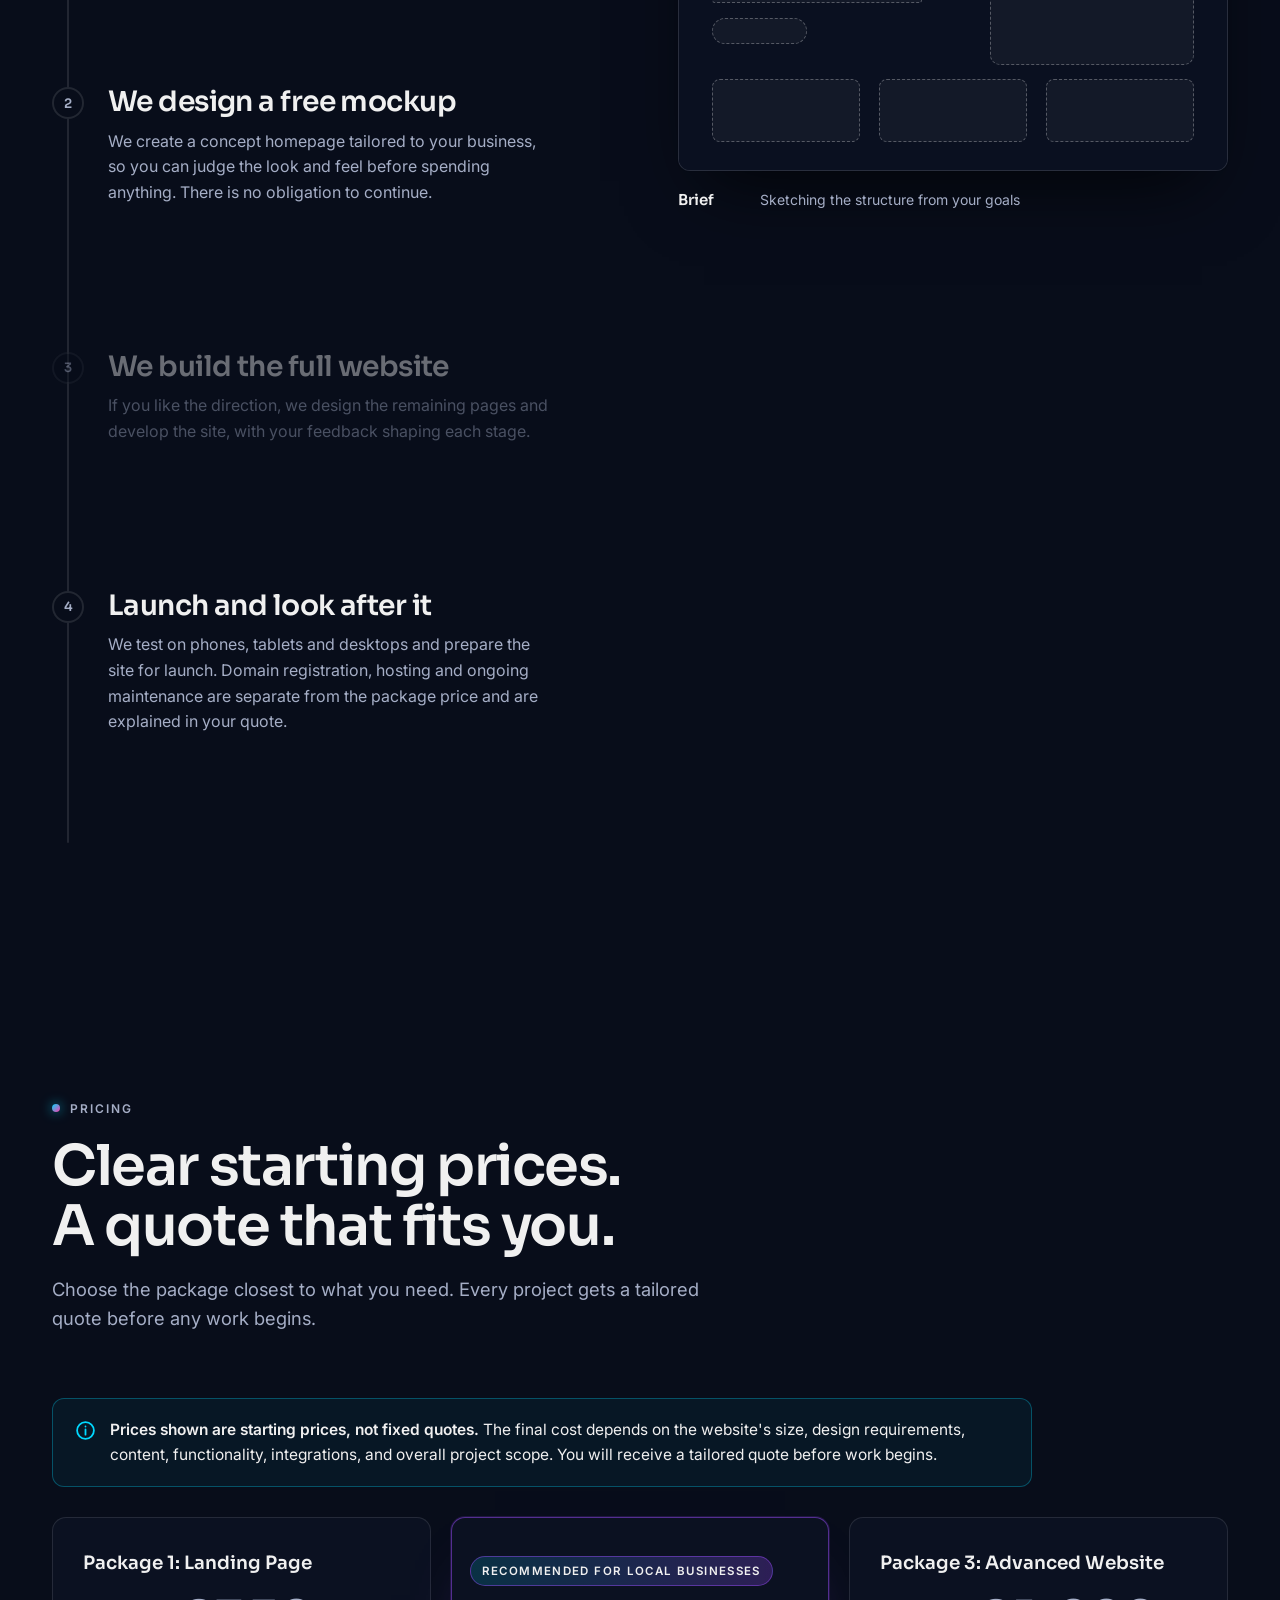
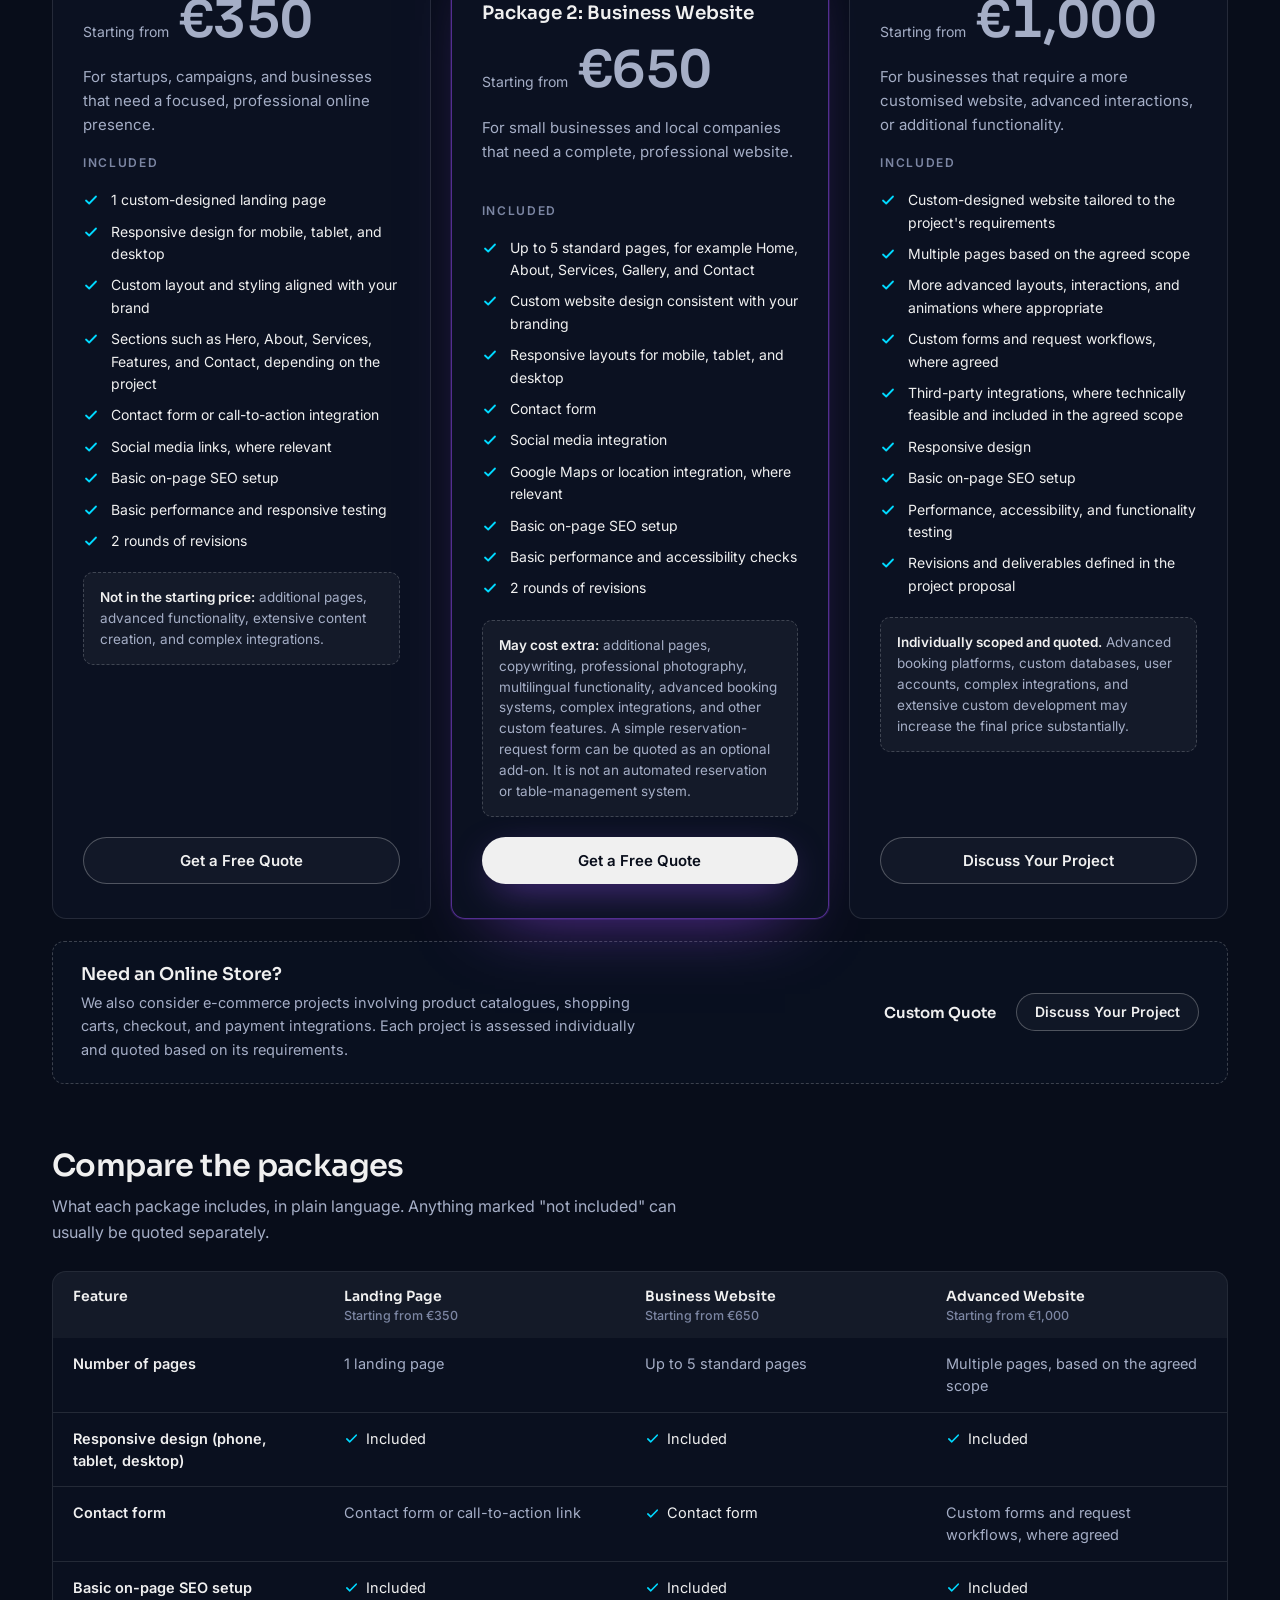
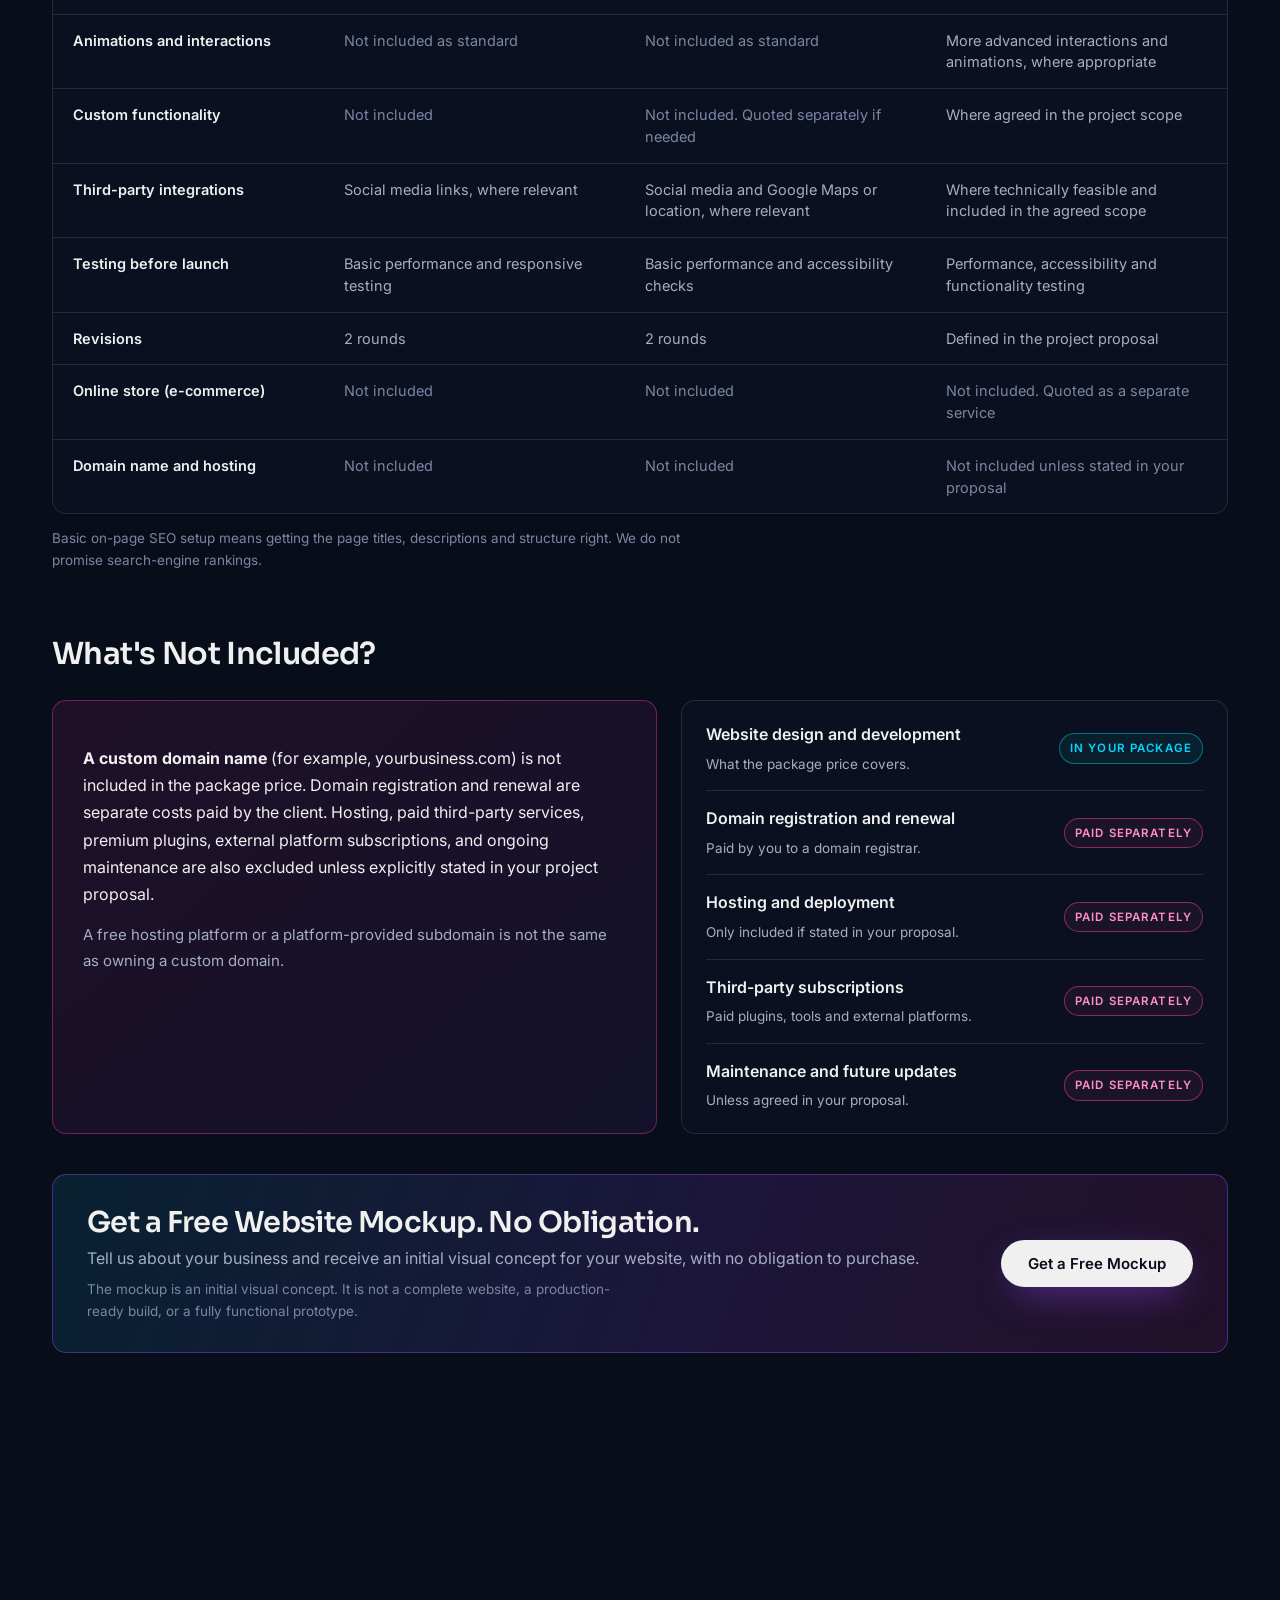
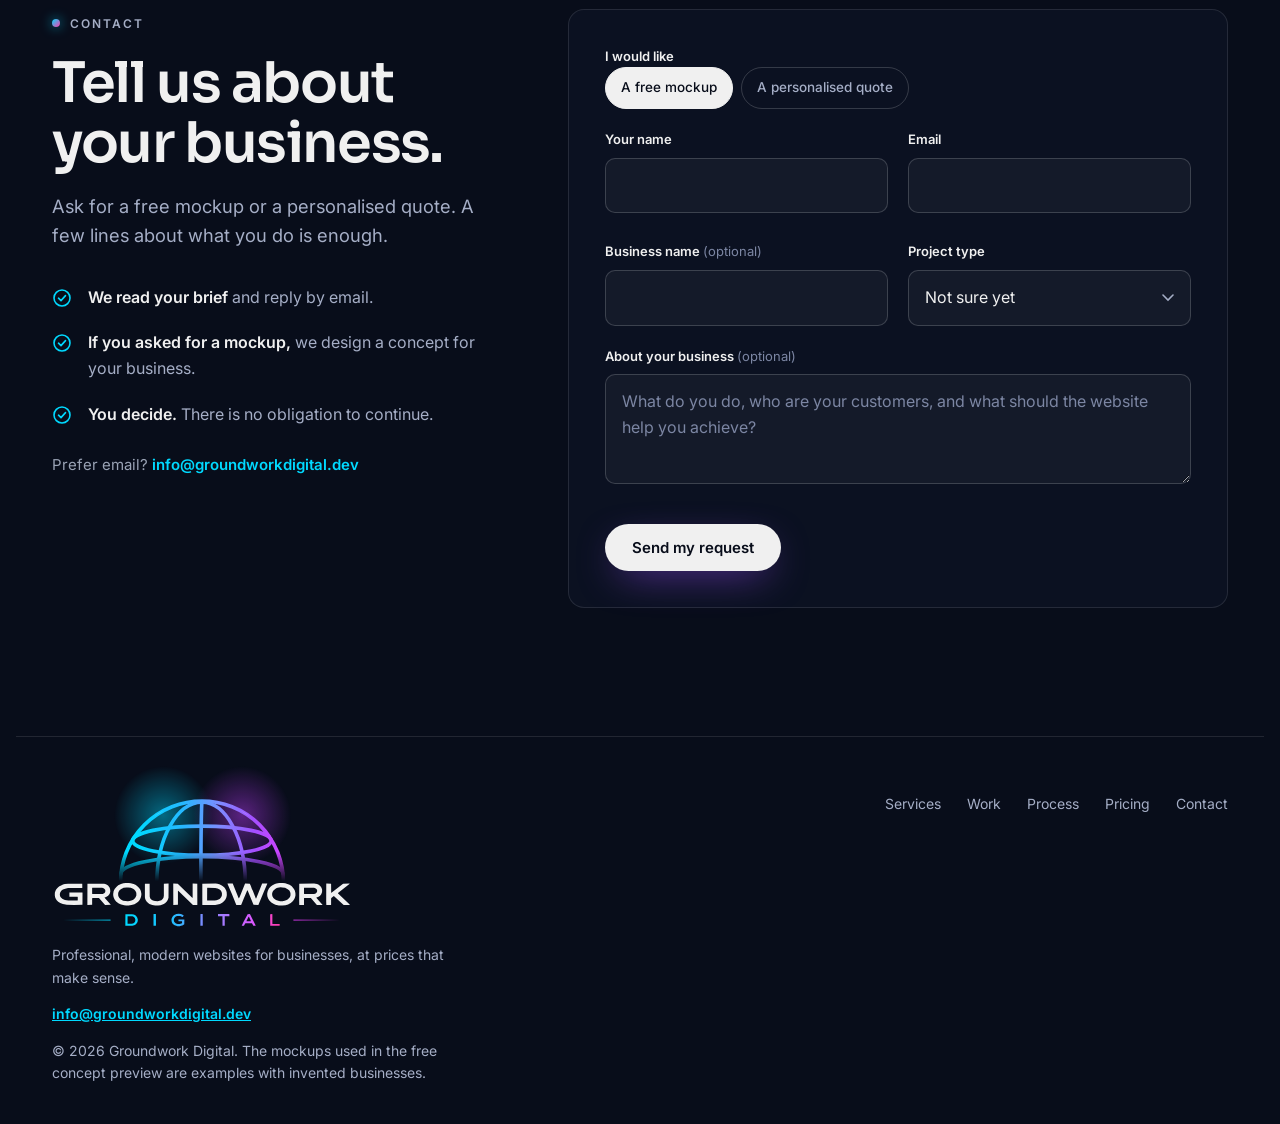
